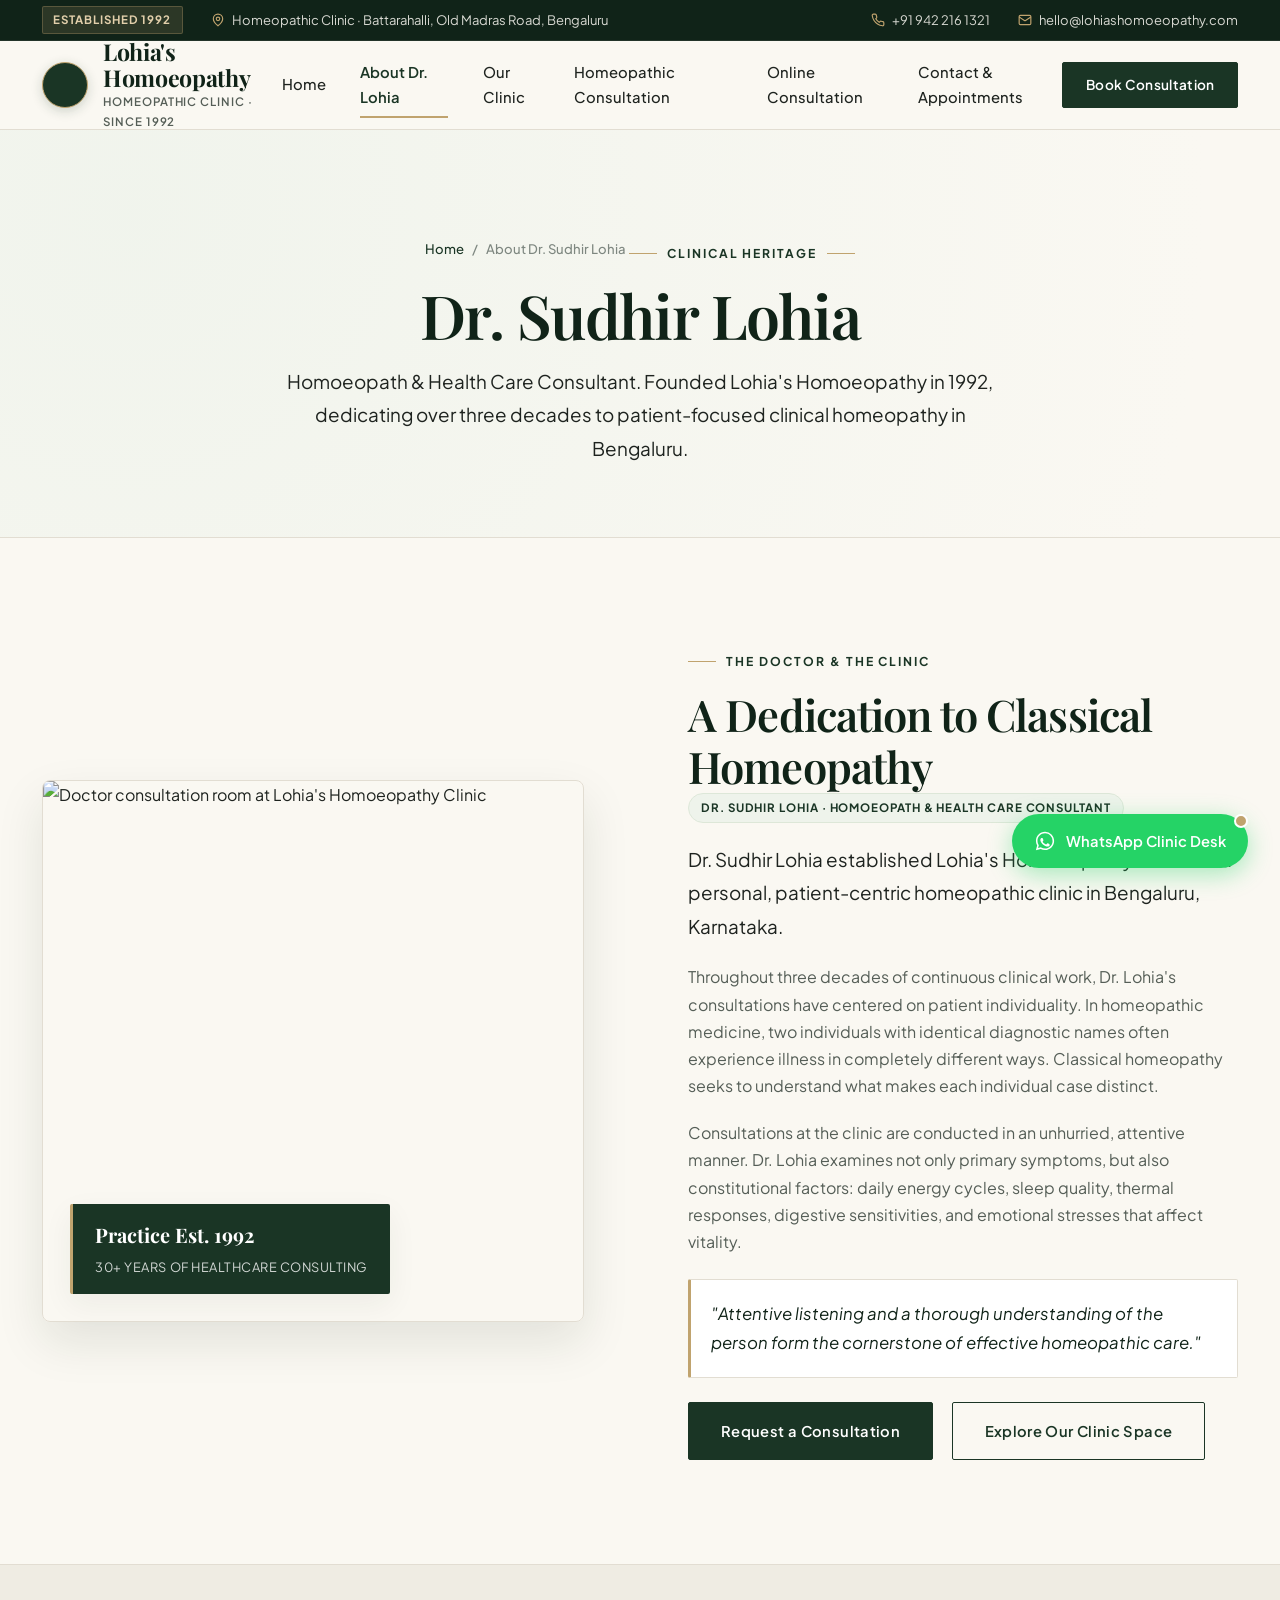
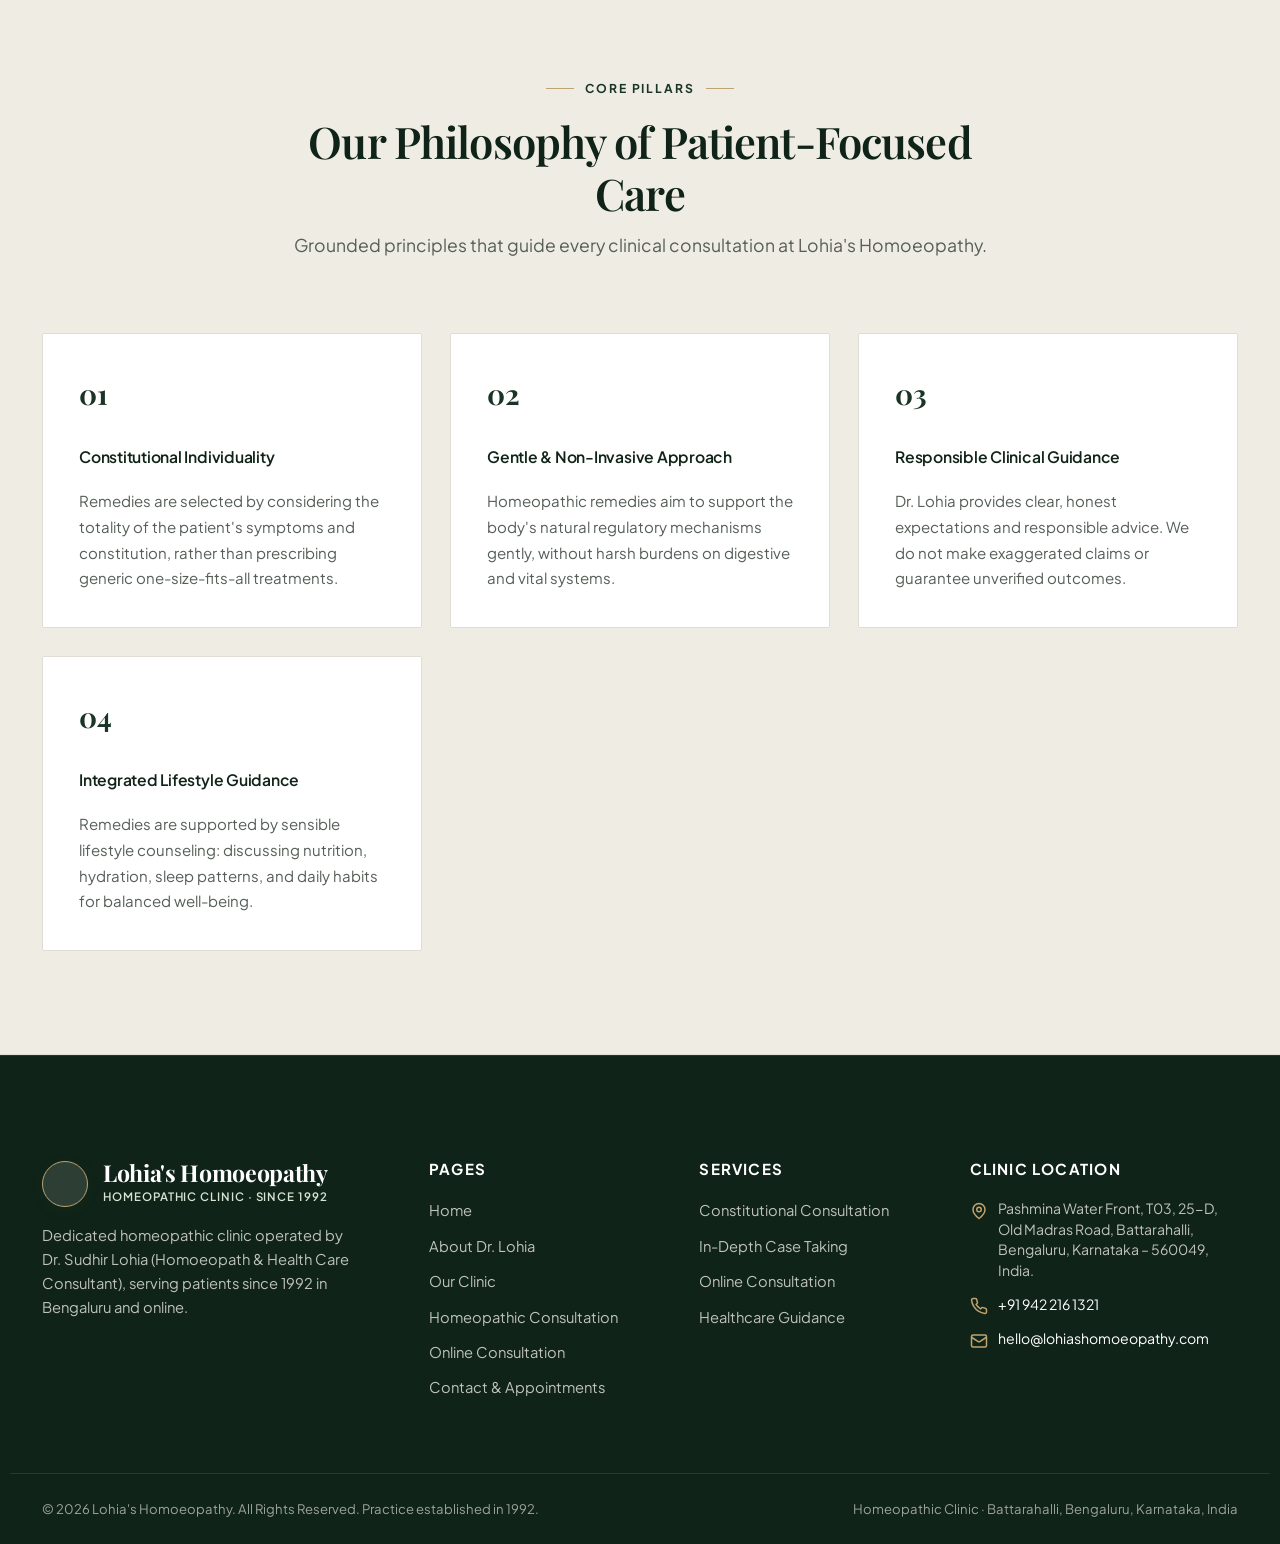
==== about.html @ fb3fc8ce "feat: add website pages, CSS styles, and deployment config for Lohia's Homoeopathy" ====
<!DOCTYPE html>
<html lang="en">
<head>
  <meta charset="UTF-8">
  <meta name="viewport" content="width=device-width, initial-scale=1.0">
  <title>About Dr. Sudhir Lohia | Lohia's Homoeopathy Clinic Since 1992</title>
  <meta name="description" content="Learn about Dr. Sudhir Lohia, Homoeopath &amp; Health Care Consultant. Clinical practice established in 1992 at Battarahalli, Bengaluru. Patient-focused homeopathic care.">
  <meta name="keywords" content="Dr Sudhir Lohia, Homoeopath Bengaluru, homeopathic clinic Battarahalli, classical homeopathy doctor, health care consultant Bengaluru">
  <link rel="canonical" href="https://www.lohiashomoeopathy.com/about.html">

  <!-- Open Graph -->
  <meta property="og:type" content="website">
  <meta property="og:url" content="https://www.lohiashomoeopathy.com/about.html">
  <meta property="og:title" content="About Dr. Sudhir Lohia | Lohia's Homoeopathy Clinic">
  <meta property="og:description" content="Homeopathic clinic practice established in 1992 by Dr. Sudhir Lohia, Homoeopath &amp; Health Care Consultant in Bengaluru.">

  <!-- Google Fonts Preconnect -->
  <link rel="preconnect" href="https://fonts.googleapis.com">
  <link rel="preconnect" href="https://fonts.gstatic.com" crossorigin>
  <link href="https://fonts.googleapis.com/css2?family=Playfair+Display:ital,wght@0,500;0,600;0,700;1,400&family=Plus+Jakarta+Sans:wght@300;400;500;600;700&display=swap" rel="stylesheet">

  <link rel="stylesheet" href="css/style.css">
</head>
<body>

  <a href="#mainContent" class="skip-link">Skip to main content</a>

  <!-- Top Utility Strip -->
  <div class="top-bar">
    <div class="container top-bar-inner">
      <div class="top-bar-left">
        <span class="top-bar-badge">Established 1992</span>
        <span class="top-bar-item">
          <svg width="14" height="14" viewBox="0 0 24 24" fill="none" stroke="currentColor" stroke-width="2"><path d="M20 10c0 6-8 12-8 12s-8-6-8-12a8 8 0 0 1 16 0Z"/><circle cx="12" cy="10" r="3"/></svg>
          Homeopathic Clinic · Battarahalli, Old Madras Road, Bengaluru
        </span>
      </div>
      <div class="top-bar-right">
        <a href="tel:+919422161321" class="top-bar-item">
          <svg width="14" height="14" viewBox="0 0 24 24" fill="none" stroke="currentColor" stroke-width="2"><path d="M22 16.92v3a2 2 0 0 1-2.18 2 19.79 19.79 0 0 1-8.63-3.07 19.5 19.5 0 0 1-6-6 19.79 19.79 0 0 1-3.07-8.67A2 2 0 0 1 4.11 2h3a2 2 0 0 1 2 1.72 12.84 12.84 0 0 0 .7 2.81 2 2 0 0 1-.45 2.11L8.09 9.91a16 16 0 0 0 6 6l1.27-1.27a2 2 0 0 1 2.11-.45 12.84 12.84 0 0 0 2.81.7A2 2 0 0 1 22 16.92z"/></svg>
          +91 942 216 1321
        </a>
        <a href="mailto:hello@lohiashomoeopathy.com" class="top-bar-item">
          <svg width="14" height="14" viewBox="0 0 24 24" fill="none" stroke="currentColor" stroke-width="2"><rect width="20" height="16" x="2" y="4" rx="2"/><path d="m22 7-8.97 5.7a1.94 1.94 0 0 1-2.06 0L2 7"/></svg>
          hello@lohiashomoeopathy.com
        </a>
      </div>
    </div>
  </div>

  <!-- Main Site Header -->
  <header class="site-header" id="siteHeader">
    <div class="container nav-container">
      <a href="index.html" class="brand" aria-label="Lohia's Homoeopathy Clinic Home">
        <div class="brand-emblem">
          <svg viewBox="0 0 24 24" fill="none" stroke="currentColor" stroke-width="1.8" stroke-linecap="round" stroke-linejoin="round">
            <path d="M12 2v20M17 5H9.5a3.5 3.5 0 0 0 0 7h5a3.5 3.5 0 0 1 0 7H6"/>
          </svg>
        </div>
        <div class="brand-text">
          <span class="brand-name">Lohia's Homoeopathy</span>
          <span class="brand-tagline">Homeopathic Clinic · Since 1992</span>
        </div>
      </a>

      <nav class="nav-menu" aria-label="Primary Navigation">
        <a href="index.html" class="nav-link">Home</a>
        <a href="about.html" class="nav-link active">About Dr. Lohia</a>
        <a href="clinic.html" class="nav-link">Our Clinic</a>
        <a href="consultation.html" class="nav-link">Homeopathic Consultation</a>
        <a href="online-consultation.html" class="nav-link">Online Consultation</a>
        <a href="contact.html" class="nav-link">Contact &amp; Appointments</a>
      </nav>

      <div class="nav-actions">
        <button type="button" class="btn btn-primary btn-sm btn-header-cta" data-modal-trigger="consultation">
          Book Consultation
        </button>
        <button type="button" class="mobile-toggle" id="mobileToggle" aria-label="Open navigation menu">
          <svg width="24" height="24" viewBox="0 0 24 24" fill="none" stroke="currentColor" stroke-width="2"><line x1="3" y1="12" x2="21" y2="12"/><line x1="3" y1="6" x2="21" y2="6"/><line x1="3" y1="18" x2="21" y2="18"/></svg>
        </button>
      </div>
    </div>
  </header>

  <!-- Mobile Drawer -->
  <div class="mobile-drawer-backdrop" id="mobileBackdrop"></div>
  <aside class="mobile-nav-drawer" id="mobileDrawer">
    <div class="mobile-drawer-header">
      <div class="brand">
        <div class="brand-emblem">
          <svg viewBox="0 0 24 24" fill="none" stroke="currentColor" stroke-width="1.8"><path d="M12 2v20M17 5H9.5a3.5 3.5 0 0 0 0 7h5a3.5 3.5 0 0 1 0 7H6"/></svg>
        </div>
        <div class="brand-text">
          <span class="brand-name">Lohia's</span>
          <span class="brand-tagline">Homeopathic Clinic</span>
        </div>
      </div>
      <button type="button" class="modal-close-btn" id="mobileClose" aria-label="Close menu">
        <svg width="20" height="20" viewBox="0 0 24 24" fill="none" stroke="currentColor" stroke-width="2"><line x1="18" y1="6" x2="6" y2="18"/><line x1="6" y1="6" x2="18" y2="18"/></svg>
      </button>
    </div>

    <div class="mobile-nav-list">
      <a href="index.html" class="mobile-nav-link">Home</a>
      <a href="about.html" class="mobile-nav-link active">About Dr. Lohia</a>
      <a href="clinic.html" class="mobile-nav-link">Our Clinic</a>
      <a href="consultation.html" class="mobile-nav-link">Homeopathic Consultation</a>
      <a href="online-consultation.html" class="mobile-nav-link">Online Consultation</a>
      <a href="contact.html" class="mobile-nav-link">Contact &amp; Appointments</a>
    </div>

    <button type="button" class="btn btn-primary" style="width: 100%; margin-bottom: 1.5rem;" data-modal-trigger="consultation">
      Book a Consultation
    </button>
  </aside>

  <!-- Page Banner -->
  <main id="mainContent">
    <section class="page-hero">
      <div class="container page-hero-inner">
        <div class="breadcrumb-nav">
          <a href="index.html">Home</a> <span>/</span> <span>About Dr. Sudhir Lohia</span>
        </div>
        <span class="eyebrow eyebrow-center">Clinical Heritage</span>
        <h1>Dr. Sudhir Lohia</h1>
        <p class="lead">
          Homoeopath &amp; Health Care Consultant. Founded Lohia's Homoeopathy in 1992, dedicating over three decades to patient-focused clinical homeopathy in Bengaluru.
        </p>
      </div>
    </section>

    <!-- Biography & Clinic Journey -->
    <section class="section">
      <div class="container doctor-interactive-grid">
        <div class="doctor-media-col reveal-on-scroll">
          <div class="doctor-portrait-frame">
            <img src="https://images.unsplash.com/photo-1576091160399-112ba8d25d1d?auto=format&fit=crop&w=1000&q=80" 
                 alt="Doctor consultation room at Lohia's Homoeopathy Clinic" 
                 width="540" height="540">
          </div>
          <div class="doctor-experience-tag">
            <strong>Practice Est. 1992</strong>
            <span>30+ Years of Healthcare Consulting</span>
          </div>
        </div>

        <div class="doctor-text-col reveal-on-scroll">
          <span class="eyebrow">The Doctor &amp; The Clinic</span>
          <h2>A Dedication to Classical Homeopathy</h2>
          <span class="badge-tag" style="margin-bottom: 1.25rem;">Dr. Sudhir Lohia · Homoeopath &amp; Health Care Consultant</span>

          <p class="lead">
            Dr. Sudhir Lohia established Lohia's Homoeopathy in 1992 as a personal, patient-centric homeopathic clinic in Bengaluru, Karnataka.
          </p>

          <p>
            Throughout three decades of continuous clinical work, Dr. Lohia's consultations have centered on patient individuality. In homeopathic medicine, two individuals with identical diagnostic names often experience illness in completely different ways. Classical homeopathy seeks to understand what makes each individual case distinct.
          </p>

          <p>
            Consultations at the clinic are conducted in an unhurried, attentive manner. Dr. Lohia examines not only primary symptoms, but also constitutional factors: daily energy cycles, sleep quality, thermal responses, digestive sensitivities, and emotional stresses that affect vitality.
          </p>

          <div class="contact-info-card" style="margin: 1.5rem 0; border-left: 3px solid var(--color-gold);">
            <p style="font-style: italic; color: var(--color-primary-dark); font-size: 1.05rem; margin: 0;">
              "Attentive listening and a thorough understanding of the person form the cornerstone of effective homeopathic care."
            </p>
          </div>

          <div class="btn-group" style="margin-top: 1.5rem;">
            <button type="button" class="btn btn-primary" data-modal-trigger="consultation">
              Request a Consultation
            </button>
            <a href="clinic.html" class="btn btn-secondary">
              Explore Our Clinic Space
            </a>
          </div>
        </div>
      </div>
    </section>

    <!-- Clinical Philosophy & Practice Values -->
    <section class="section section-alt">
      <div class="container">
        <div class="section-header text-center reveal-on-scroll">
          <span class="eyebrow eyebrow-center">Core Pillars</span>
          <h2>Our Philosophy of Patient-Focused Care</h2>
          <p>
            Grounded principles that guide every clinical consultation at Lohia's Homoeopathy.
          </p>
        </div>

        <div style="display: grid; grid-template-columns: repeat(auto-fit, minmax(280px, 1fr)); gap: 1.75rem;">
          <div class="contact-info-card reveal-on-scroll" style="flex-direction: column; padding: 2.25rem;">
            <span style="font-family: var(--font-serif); font-size: 1.75rem; font-weight: 700; color: var(--color-primary); margin-bottom: 0.75rem;">01</span>
            <h4>Constitutional Individuality</h4>
            <p style="font-size: 0.94rem; color: var(--color-text-muted); margin: 0;">
              Remedies are selected by considering the totality of the patient's symptoms and constitution, rather than prescribing generic one-size-fits-all treatments.
            </p>
          </div>

          <div class="contact-info-card reveal-on-scroll" style="flex-direction: column; padding: 2.25rem;">
            <span style="font-family: var(--font-serif); font-size: 1.75rem; font-weight: 700; color: var(--color-primary); margin-bottom: 0.75rem;">02</span>
            <h4>Gentle &amp; Non-Invasive Approach</h4>
            <p style="font-size: 0.94rem; color: var(--color-text-muted); margin: 0;">
              Homeopathic remedies aim to support the body's natural regulatory mechanisms gently, without harsh burdens on digestive and vital systems.
            </p>
          </div>

          <div class="contact-info-card reveal-on-scroll" style="flex-direction: column; padding: 2.25rem;">
            <span style="font-family: var(--font-serif); font-size: 1.75rem; font-weight: 700; color: var(--color-primary); margin-bottom: 0.75rem;">03</span>
            <h4>Responsible Clinical Guidance</h4>
            <p style="font-size: 0.94rem; color: var(--color-text-muted); margin: 0;">
              Dr. Lohia provides clear, honest expectations and responsible advice. We do not make exaggerated claims or guarantee unverified outcomes.
            </p>
          </div>

          <div class="contact-info-card reveal-on-scroll" style="flex-direction: column; padding: 2.25rem;">
            <span style="font-family: var(--font-serif); font-size: 1.75rem; font-weight: 700; color: var(--color-primary); margin-bottom: 0.75rem;">04</span>
            <h4>Integrated Lifestyle Guidance</h4>
            <p style="font-size: 0.94rem; color: var(--color-text-muted); margin: 0;">
              Remedies are supported by sensible lifestyle counseling: discussing nutrition, hydration, sleep patterns, and daily habits for balanced well-being.
            </p>
          </div>
        </div>
      </div>
    </section>

  </main>

  <!-- Site Footer -->
  <footer class="site-footer">
    <div class="container footer-grid">
      <div class="footer-col footer-brand">
        <div class="brand">
          <div class="brand-emblem" style="background: rgba(255,255,255,0.12);">
            <svg viewBox="0 0 24 24" fill="none" stroke="#FFFFFF" stroke-width="1.8"><path d="M12 2v20M17 5H9.5a3.5 3.5 0 0 0 0 7h5a3.5 3.5 0 0 1 0 7H6"/></svg>
          </div>
          <div class="brand-text">
            <span class="brand-name">Lohia's Homoeopathy</span>
            <span class="brand-tagline">Homeopathic Clinic · Since 1992</span>
          </div>
        </div>
        <p class="footer-desc">
          Dedicated homeopathic clinic operated by Dr. Sudhir Lohia (Homoeopath &amp; Health Care Consultant), serving patients since 1992 in Bengaluru and online.
        </p>
      </div>

      <div class="footer-col">
        <h4 class="footer-title">Pages</h4>
        <div class="footer-nav">
          <a href="index.html">Home</a>
          <a href="about.html">About Dr. Lohia</a>
          <a href="clinic.html">Our Clinic</a>
          <a href="consultation.html">Homeopathic Consultation</a>
          <a href="online-consultation.html">Online Consultation</a>
          <a href="contact.html">Contact &amp; Appointments</a>
        </div>
      </div>

      <div class="footer-col">
        <h4 class="footer-title">Services</h4>
        <div class="footer-nav">
          <a href="consultation.html">Constitutional Consultation</a>
          <a href="consultation.html">In-Depth Case Taking</a>
          <a href="online-consultation.html">Online Consultation</a>
          <a href="consultation.html">Healthcare Guidance</a>
        </div>
      </div>

      <div class="footer-col">
        <h4 class="footer-title">Clinic Location</h4>
        <div class="footer-clinic-item">
          <svg width="18" height="18" viewBox="0 0 24 24" fill="none" stroke="currentColor" stroke-width="2"><path d="M20 10c0 6-8 12-8 12s-8-6-8-12a8 8 0 0 1 16 0Z"/><circle cx="12" cy="10" r="3"/></svg>
          <div>
            Pashmina Water Front, T03, 25-D,<br>
            Old Madras Road, Battarahalli,<br>
            Bengaluru, Karnataka – 560049, India.
          </div>
        </div>
        <div class="footer-clinic-item">
          <svg width="18" height="18" viewBox="0 0 24 24" fill="none" stroke="currentColor" stroke-width="2"><path d="M22 16.92v3a2 2 0 0 1-2.18 2 19.79 19.79 0 0 1-8.63-3.07 19.5 19.5 0 0 1-6-6 19.79 19.79 0 0 1-3.07-8.67A2 2 0 0 1 4.11 2h3a2 2 0 0 1 2 1.72 12.84 12.84 0 0 0 .7 2.81 2 2 0 0 1-.45 2.11L8.09 9.91a16 16 0 0 0 6 6l1.27-1.27a2 2 0 0 1 2.11-.45 12.84 12.84 0 0 0 2.81.7A2 2 0 0 1 22 16.92z"/></svg>
          <a href="tel:+919422161321" style="color: #fff;">+91 942 216 1321</a>
        </div>
        <div class="footer-clinic-item">
          <svg width="18" height="18" viewBox="0 0 24 24" fill="none" stroke="currentColor" stroke-width="2"><rect width="20" height="16" x="2" y="4" rx="2"/><path d="m22 7-8.97 5.7a1.94 1.94 0 0 1-2.06 0L2 7"/></svg>
          <a href="mailto:hello@lohiashomoeopathy.com" style="color: #fff;">hello@lohiashomoeopathy.com</a>
        </div>
      </div>
    </div>

    <div class="container">
      <div class="footer-bottom">
        <div>
          © <span id="currentYear"></span> Lohia's Homoeopathy. All Rights Reserved. Practice established in 1992.
        </div>
        <div>
          Homeopathic Clinic · Battarahalli, Bengaluru, Karnataka, India
        </div>
      </div>
    </div>
  </footer>

  <!-- Modal Dialog -->
  <div class="modal-overlay" id="consultationModal" role="dialog" aria-modal="true" aria-labelledby="modalTitle">
    <div class="modal-box">
      <div class="modal-header">
        <div>
          <h3 id="modalTitle">Consultation Enquiry</h3>
          <p>Lohia's Homoeopathy Clinic · Dr. Sudhir Lohia</p>
        </div>
        <button type="button" class="modal-close-btn" id="modalCloseBtn" aria-label="Close dialog">
          <svg width="20" height="20" viewBox="0 0 24 24" fill="none" stroke="currentColor" stroke-width="2"><line x1="18" y1="6" x2="6" y2="18"/><line x1="6" y1="6" x2="18" y2="18"/></svg>
        </button>
      </div>
      <div class="modal-body">
        <form onsubmit="return handleConsultationEnquiry(event, this);">
          <div class="form-feedback" role="alert"></div>
          <input type="text" name="hp_extra_verification" class="honeypot-field" tabindex="-1" autocomplete="off">

          <div class="form-group">
            <label class="form-label" for="aboutName">Patient Full Name <span class="required">*</span></label>
            <input type="text" id="aboutName" name="patient_name" class="form-control" placeholder="e.g. Ramesh Patel" required>
          </div>

          <div class="form-group">
            <label class="form-label" for="aboutPhone">Contact Phone Number <span class="required">*</span></label>
            <input type="tel" id="aboutPhone" name="patient_phone" class="form-control" placeholder="+91 or contact number" required>
          </div>

          <div class="form-group">
            <label class="form-label" for="aboutMode">Preferred Consultation Mode</label>
            <select id="aboutMode" name="consultation_mode" class="form-control">
              <option value="In-Person at Bengaluru Clinic">In-Person at Bengaluru Clinic</option>
              <option value="Online Video Consultation">Online Video Consultation</option>
              <option value="Online Telephone / Audio">Online Telephone / Audio</option>
            </select>
          </div>

          <div class="form-group">
            <label class="form-label" for="aboutMsg">Brief Health Question / Message</label>
            <textarea id="aboutMsg" name="patient_message" class="form-control" rows="3" placeholder="Brief note regarding your consultation query (optional)"></textarea>
          </div>

          <div class="form-disclaimer">
            Submitting this enquiry opens WhatsApp to coordinate consultation availability directly with our clinic desk.
          </div>

          <button type="submit" class="btn btn-primary" style="width: 100%;">
            Proceed via WhatsApp
          </button>
        </form>
      </div>
    </div>
  </div>

  <div class="floating-whatsapp-wrap">
    <a href="https://wa.me/919422161321?text=Hello%20Dr.%20Lohia%2C%20I%20would%20like%20to%20inquire%20about%20a%20homeopathic%20consultation." 
       class="floating-whatsapp-btn" 
       target="_blank" 
       rel="noopener noreferrer" 
       aria-label="Direct Clinic WhatsApp Enquiry">
      <span class="whatsapp-ping"></span>
      <svg width="22" height="22" viewBox="0 0 24 24" fill="currentColor"><path d="M12.04 2c-5.46 0-9.91 4.45-9.91 9.91 0 1.75.46 3.45 1.32 4.95L2.05 22l5.25-1.38c1.45.79 3.08 1.21 4.74 1.21 5.46 0 9.91-4.45 9.91-9.91 0-2.65-1.03-5.14-2.9-7.01A9.816 9.816 0 0 0 12.04 2m.01 1.67c2.2 0 4.26.86 5.82 2.42a8.225 8.225 0 0 1 2.41 5.83c0 4.54-3.7 8.24-8.24 8.24-1.48 0-2.93-.4-4.2-1.15l-.3-.18-3.12.82.83-3.04-.2-.31a8.196 8.196 0 0 1-1.26-4.38c0-4.54 3.7-8.24 8.24-8.24m4.52 11.66c-.25-.13-1.47-.72-1.7-.81-.23-.08-.39-.13-.56.13-.17.25-.64.81-.79.97-.14.17-.29.19-.54.06-.25-.13-1.06-.39-2.02-1.25-.75-.67-1.25-1.5-1.4-1.75-.15-.25-.02-.39.11-.51.11-.11.25-.29.38-.44.12-.14.17-.25.25-.42.08-.17.04-.31-.02-.44-.06-.13-.56-1.35-.77-1.85-.2-.49-.41-.42-.56-.43h-.48c-.17 0-.44.06-.67.31-.23.25-.88.86-.88 2.1 0 1.24.9 2.44 1.03 2.61.13.17 1.78 2.72 4.31 3.81.6.26 1.07.42 1.44.54.61.19 1.16.17 1.6.1 0 .09 1.47-.6 1.68-1.18.21-.59.21-1.09.15-1.19-.06-.1-.23-.17-.48-.29z"/></svg>
      <span>WhatsApp Clinic Desk</span>
    </a>
  </div>

  <script src="js/main.js"></script>
</body>
</html>
---- css/style.css ----
/* ==========================================================================
   LOHIA'S HOMOEOPATHY — LUXURY CLINIC EDITORIAL STYLESHEET
   Rooted in Clinical Experience Since 1992 | Bengaluru, Karnataka
   Operated by Dr. Sudhir Lohia, Homoeopath & Health Care Consultant
   Strict Positioning: HOMEOPATHIC CLINIC (Not a pharmacy/retail store)

   Palette:
     Deep Forest Green: #1A3525
     Forest Subtle:     #234431
     Sage Green:        #7E9472
     Sage Soft/Wash:    #EBF1E8
     Warm Ivory:        #FAF8F2
     Ivory Muted:       #EFECE3
     Warm Off-White:    #F5F3EC
     Charcoal:          #1E231F
     Charcoal Muted:    #525A54
     Brass / Gold:      #C0A36E
   ========================================================================== */

/* --- Custom Properties & Design Tokens --- */
:root {
  --color-primary: #1A3525;          /* Deep Forest Green */
  --color-primary-dark: #102318;     /* Rich Obsidian Forest */
  --color-primary-light: #2A4F39;    /* Elevated Forest */
  --color-primary-subtle: #234431;

  --color-sage: #7E9472;             /* Sage Green */
  --color-sage-light: #9BB090;       /* Muted Sage */
  --color-sage-wash: #EEF3EB;        /* Subtle Sage Wash */
  --color-sage-tint: #DDE7D8;

  --color-bg: #FAF8F2;               /* Warm Ivory Background */
  --color-bg-card: #FFFFFF;          /* Pure Card White */
  --color-bg-alt: #EFECE3;           /* Warm Sand / Muted Ivory */
  --color-bg-subtle: #F5F3EC;

  --color-text: #1E231F;             /* Rich Charcoal */
  --color-text-muted: #555E57;       /* Refined Muted Body */
  --color-text-light: #7E8780;       /* Subtitle / Metadata */

  --color-border: #E2DDD2;           /* Editorial Thin Border */
  --color-border-dark: #CBC4B5;      /* Accented Border */
  --color-border-subtle: rgba(26, 53, 37, 0.08);

  --color-gold: #C0A36E;             /* Editorial Brass/Gold Nuance */
  --color-gold-light: #E8DDC8;
  --color-white: #FFFFFF;

  --color-whatsapp: #25D366;
  --color-whatsapp-dark: #1EBE5D;

  /* Typography */
  --font-serif: 'Playfair Display', Georgia, 'Times New Roman', serif;
  --font-sans: 'Plus Jakarta Sans', -apple-system, BlinkMacSystemFont, 'Segoe UI', Roboto, Helvetica, Arial, sans-serif;

  /* Spacing Scale */
  --space-3xs: 0.25rem;
  --space-2xs: 0.5rem;
  --space-xs: 0.75rem;
  --space-sm: 1rem;
  --space-md: 1.5rem;
  --space-lg: 2rem;
  --space-xl: 3rem;
  --space-2xl: 4.5rem;
  --space-3xl: 6.5rem;

  /* Layout */
  --container-max: 1260px;
  --container-narrow: 880px;
  --header-height: 88px;
  --topbar-height: 40px;
  --radius-xs: 2px;
  --radius-sm: 4px;
  --radius-md: 8px;
  --radius-lg: 12px;

  /* Smooth Easing */
  --ease-editorial: cubic-bezier(0.16, 1, 0.3, 1);
  --ease-soft: cubic-bezier(0.25, 0.46, 0.45, 0.94);
  --transition-fast: 180ms var(--ease-soft);
  --transition-normal: 320ms var(--ease-editorial);
  --transition-slow: 600ms var(--ease-editorial);

  /* Shadows */
  --shadow-subtle: 0 4px 20px rgba(26, 53, 37, 0.04);
  --shadow-card: 0 10px 30px rgba(26, 53, 37, 0.06);
  --shadow-elevation: 0 20px 48px rgba(16, 35, 24, 0.1);
  --shadow-modal: 0 30px 80px rgba(16, 35, 24, 0.28);
}

/* --- Reset & Global Baseline --- */
*, *::before, *::after {
  box-sizing: border-box;
  margin: 0;
  padding: 0;
}

html {
  font-size: 16px;
  scroll-behavior: smooth;
  -webkit-font-smoothing: antialiased;
  -moz-osx-font-smoothing: grayscale;
}

body {
  font-family: var(--font-sans);
  font-size: 1rem;
  line-height: 1.7;
  color: var(--color-text);
  background-color: var(--color-bg);
  overflow-x: hidden;
  opacity: 1;
  transition: opacity 0.35s ease-in-out;
}

img, svg {
  display: block;
  max-width: 100%;
  height: auto;
}

a {
  color: inherit;
  text-decoration: none;
  transition: color var(--transition-fast), border-color var(--transition-fast);
}

button, input, select, textarea {
  font: inherit;
  color: inherit;
}

button {
  cursor: pointer;
  border: none;
  background: none;
}

/* --- Accessibility Skip Link --- */
.skip-link {
  position: absolute;
  top: -120px;
  left: 1.5rem;
  background: var(--color-primary);
  color: var(--color-white);
  padding: 0.85rem 1.5rem;
  font-weight: 600;
  z-index: 99999;
  border-radius: var(--radius-xs);
  transition: top var(--transition-fast);
}

.skip-link:focus {
  top: 1.5rem;
  outline: 2px solid var(--color-gold);
  outline-offset: 3px;
}

/* --- Container Utilities --- */
.container {
  width: 100%;
  max-width: var(--container-max);
  margin-left: auto;
  margin-right: auto;
  padding-left: 2rem;
  padding-right: 2rem;
}

.container-narrow {
  width: 100%;
  max-width: var(--container-narrow);
  margin-left: auto;
  margin-right: auto;
  padding-left: 2rem;
  padding-right: 2rem;
}

/* --- Typography System --- */
h1, h2, h3, h4, h5, h6 {
  font-family: var(--font-serif);
  color: var(--color-primary-dark);
  line-height: 1.2;
  font-weight: 600;
  letter-spacing: -0.015em;
}

h1 {
  font-size: clamp(2.4rem, 4.8vw, 3.8rem);
  font-weight: 600;
  letter-spacing: -0.025em;
  line-height: 1.15;
}

h2 {
  font-size: clamp(1.9rem, 3.4vw, 2.75rem);
  font-weight: 600;
  letter-spacing: -0.02em;
}

h3 {
  font-size: clamp(1.4rem, 2.2vw, 1.85rem);
  font-weight: 600;
}

h4 {
  font-size: 1.2rem;
  font-weight: 600;
}

p {
  margin-bottom: 1.25rem;
  color: var(--color-text-muted);
}

p:last-child {
  margin-bottom: 0;
}

.lead {
  font-size: 1.18rem;
  line-height: 1.78;
  color: var(--color-text);
  font-weight: 400;
}

/* Eyebrows & Luxury Badges */
.eyebrow {
  display: inline-flex;
  align-items: center;
  gap: 0.65rem;
  font-family: var(--font-sans);
  font-size: 0.76rem;
  font-weight: 700;
  text-transform: uppercase;
  letter-spacing: 0.16em;
  color: var(--color-primary);
  margin-bottom: 1rem;
}

.eyebrow::before {
  content: "";
  display: inline-block;
  width: 28px;
  height: 1.5px;
  background-color: var(--color-gold);
}

.eyebrow-center {
  justify-content: center;
}

.eyebrow-center::after {
  content: "";
  display: inline-block;
  width: 28px;
  height: 1.5px;
  background-color: var(--color-gold);
}

.badge-tag {
  display: inline-flex;
  align-items: center;
  gap: 0.4rem;
  font-size: 0.72rem;
  font-weight: 700;
  letter-spacing: 0.08em;
  text-transform: uppercase;
  padding: 0.25rem 0.75rem;
  border-radius: 50px;
  background-color: var(--color-sage-wash);
  color: var(--color-primary);
  border: 1px solid var(--color-sage-tint);
}

/* Section Header Structure */
.section-header {
  margin-bottom: var(--space-2xl);
  position: relative;
}

.section-header.text-center {
  text-align: center;
  max-width: 720px;
  margin-left: auto;
  margin-right: auto;
}

.section-header p {
  font-size: 1.1rem;
  margin-top: 0.75rem;
}

/* --- Refined Button System --- */
.btn {
  display: inline-flex;
  align-items: center;
  justify-content: center;
  gap: 0.65rem;
  font-family: var(--font-sans);
  font-size: 0.92rem;
  font-weight: 600;
  letter-spacing: 0.025em;
  padding: 0.95rem 2rem;
  border-radius: var(--radius-xs);
  transition: all var(--transition-normal);
  text-align: center;
  white-space: nowrap;
  position: relative;
  overflow: hidden;
}

.btn-primary {
  background-color: var(--color-primary);
  color: var(--color-white);
  border: 1.5px solid var(--color-primary);
}

.btn-primary:hover, .btn-primary:focus-visible {
  background-color: var(--color-primary-dark);
  border-color: var(--color-primary-dark);
  color: var(--color-white);
  transform: translateY(-2px);
  box-shadow: 0 8px 24px rgba(26, 53, 37, 0.22);
}

.btn-secondary {
  background-color: transparent;
  color: var(--color-primary);
  border: 1.5px solid var(--color-primary);
}

.btn-secondary:hover, .btn-secondary:focus-visible {
  background-color: var(--color-primary);
  color: var(--color-white);
  transform: translateY(-2px);
}

.btn-whatsapp {
  background-color: var(--color-whatsapp);
  color: var(--color-white);
  border: 1.5px solid var(--color-whatsapp);
}

.btn-whatsapp:hover, .btn-whatsapp:focus-visible {
  background-color: var(--color-whatsapp-dark);
  border-color: var(--color-whatsapp-dark);
  color: var(--color-white);
  box-shadow: 0 8px 24px rgba(37, 211, 102, 0.3);
  transform: translateY(-2px);
}

.btn-sm {
  padding: 0.65rem 1.4rem;
  font-size: 0.85rem;
}

.btn-lg {
  padding: 1.15rem 2.4rem;
  font-size: 1.02rem;
}

.btn-group {
  display: flex;
  flex-wrap: wrap;
  align-items: center;
  gap: 1.15rem;
}

/* --- Top Utility Strip --- */
.top-bar {
  background-color: var(--color-primary-dark);
  color: rgba(250, 248, 242, 0.85);
  font-size: 0.815rem;
  border-bottom: 1px solid rgba(255, 255, 255, 0.08);
  position: relative;
  z-index: 101;
}

.top-bar-inner {
  display: flex;
  justify-content: space-between;
  align-items: center;
  min-height: var(--topbar-height);
  padding-top: 0.35rem;
  padding-bottom: 0.35rem;
}

.top-bar-left, .top-bar-right {
  display: flex;
  align-items: center;
  gap: 1.75rem;
}

.top-bar-item {
  display: inline-flex;
  align-items: center;
  gap: 0.45rem;
  color: rgba(250, 248, 242, 0.85);
  transition: color var(--transition-fast);
}

.top-bar-item:hover {
  color: var(--color-white);
}

.top-bar-item svg {
  color: var(--color-gold);
  flex-shrink: 0;
}

.top-bar-badge {
  display: inline-block;
  background-color: rgba(192, 163, 110, 0.16);
  color: #E2CFAB;
  border: 1px solid rgba(192, 163, 110, 0.3);
  padding: 0.18rem 0.65rem;
  border-radius: var(--radius-xs);
  font-size: 0.72rem;
  font-weight: 700;
  letter-spacing: 0.08em;
  text-transform: uppercase;
}

/* --- Site Header & Sticky Navigation --- */
.site-header {
  position: sticky;
  top: 0;
  width: 100%;
  background-color: rgba(250, 248, 242, 0.94);
  backdrop-filter: blur(14px);
  -webkit-backdrop-filter: blur(14px);
  border-bottom: 1px solid var(--color-border);
  z-index: 100;
  transition: background-color var(--transition-normal), box-shadow var(--transition-normal), height var(--transition-normal);
}

.site-header.scrolled {
  background-color: rgba(250, 248, 242, 0.98);
  box-shadow: 0 4px 20px rgba(26, 35, 28, 0.06);
}

.nav-container {
  display: flex;
  align-items: center;
  justify-content: space-between;
  height: var(--header-height);
  transition: height var(--transition-normal);
}

.site-header.scrolled .nav-container {
  height: 74px;
}

/* Brand Identity */
.brand {
  display: flex;
  align-items: center;
  gap: 0.95rem;
  text-decoration: none;
}

.brand-emblem {
  width: 46px;
  height: 46px;
  background-color: var(--color-primary);
  color: var(--color-white);
  border-radius: 50%;
  display: flex;
  align-items: center;
  justify-content: center;
  flex-shrink: 0;
  border: 1px solid var(--color-gold);
  box-shadow: 0 3px 12px rgba(26, 53, 37, 0.2);
  transition: transform var(--transition-fast), background-color var(--transition-fast);
}

.brand:hover .brand-emblem {
  transform: scale(1.04);
  background-color: var(--color-primary-dark);
}

.brand-emblem svg {
  width: 25px;
  height: 25px;
  stroke: var(--color-ivory);
}

.brand-text {
  display: flex;
  flex-direction: column;
}

.brand-name {
  font-family: var(--font-serif);
  font-size: 1.45rem;
  font-weight: 700;
  color: var(--color-primary-dark);
  letter-spacing: -0.015em;
  line-height: 1.15;
}

.brand-tagline {
  font-size: 0.72rem;
  color: var(--color-text-muted);
  font-weight: 600;
  letter-spacing: 0.08em;
  text-transform: uppercase;
}

/* Navigation Menu */
.nav-menu {
  display: flex;
  align-items: center;
  gap: 2.15rem;
}

.nav-link {
  font-size: 0.925rem;
  font-weight: 500;
  color: var(--color-text);
  padding: 0.5rem 0;
  position: relative;
  transition: color var(--transition-fast);
}

.nav-link::after {
  content: "";
  position: absolute;
  bottom: 0;
  left: 0;
  width: 0%;
  height: 2px;
  background-color: var(--color-gold);
  transition: width var(--transition-normal);
}

.nav-link:hover, .nav-link:focus-visible {
  color: var(--color-primary);
}

.nav-link:hover::after, .nav-link.active::after {
  width: 100%;
}

.nav-link.active {
  color: var(--color-primary);
  font-weight: 600;
}

.nav-actions {
  display: flex;
  align-items: center;
  gap: 1.1rem;
}

/* Mobile Toggle Hamburger */
.mobile-toggle {
  display: none;
  background: transparent;
  border: none;
  padding: 0.5rem;
  color: var(--color-primary-dark);
  align-items: center;
  justify-content: center;
  border-radius: var(--radius-xs);
  transition: background-color var(--transition-fast);
}

.mobile-toggle:hover {
  background-color: var(--color-bg-alt);
}

/* --- Mobile Drawer Overlay --- */
.mobile-nav-drawer {
  position: fixed;
  top: 0;
  right: -100%;
  width: 86%;
  max-width: 380px;
  height: 100vh;
  background-color: var(--color-bg);
  box-shadow: -6px 0 32px rgba(16, 35, 24, 0.18);
  z-index: 1000;
  display: flex;
  flex-direction: column;
  padding: 2.25rem 2rem;
  transition: right 0.38s var(--ease-editorial);
  overflow-y: auto;
}

.mobile-nav-drawer.open {
  right: 0;
}

.mobile-drawer-backdrop {
  position: fixed;
  inset: 0;
  background: rgba(16, 35, 24, 0.5);
  backdrop-filter: blur(6px);
  z-index: 999;
  opacity: 0;
  visibility: hidden;
  transition: opacity 0.32s ease, visibility 0.32s ease;
}

.mobile-drawer-backdrop.open {
  opacity: 1;
  visibility: visible;
}

.mobile-drawer-header {
  display: flex;
  align-items: center;
  justify-content: space-between;
  padding-bottom: 1.5rem;
  border-bottom: 1px solid var(--color-border);
  margin-bottom: 1.5rem;
}

.mobile-nav-list {
  display: flex;
  flex-direction: column;
  gap: 0.75rem;
  margin-bottom: 2rem;
}

.mobile-nav-link {
  font-family: var(--font-serif);
  font-size: 1.35rem;
  font-weight: 600;
  color: var(--color-primary-dark);
  padding: 0.75rem 0;
  display: block;
  border-bottom: 1px solid rgba(226, 221, 210, 0.5);
  transition: color var(--transition-fast), padding-left var(--transition-fast);
}

.mobile-nav-link:hover, .mobile-nav-link.active {
  color: var(--color-sage);
  padding-left: 0.5rem;
}

.mobile-drawer-footer {
  margin-top: auto;
  padding-top: 1.75rem;
  border-top: 1px solid var(--color-border);
  font-size: 0.88rem;
}

/* --- Cinematic Hero Section --- */
.hero {
  position: relative;
  padding-top: var(--space-3xl);
  padding-bottom: var(--space-3xl);
  background: radial-gradient(circle at 10% 20%, rgba(238, 243, 235, 0.7) 0%, rgba(250, 248, 242, 1) 90%);
  border-bottom: 1px solid var(--color-border);
  overflow: hidden;
}

.hero-grid {
  display: grid;
  grid-template-columns: 1.15fr 0.85fr;
  align-items: center;
  gap: var(--space-3xl);
}

.hero-content {
  position: relative;
  z-index: 2;
}

.hero-title {
  margin-bottom: 1.4rem;
  color: var(--color-primary-dark);
}

.hero-description {
  font-size: 1.2rem;
  line-height: 1.75;
  color: var(--color-text-muted);
  margin-bottom: 2.25rem;
  max-width: 580px;
}

.hero-actions {
  display: flex;
  align-items: center;
  gap: 1.25rem;
  margin-bottom: 2.75rem;
  flex-wrap: wrap;
}

/* Animated Experience Counter Strip */
.hero-experience-strip {
  display: grid;
  grid-template-columns: repeat(3, 1fr);
  gap: 1.5rem;
  padding-top: 2rem;
  border-top: 1px solid var(--color-border);
}

.experience-counter-item {
  display: flex;
  flex-direction: column;
}

.counter-number-wrap {
  display: flex;
  align-items: baseline;
  gap: 0.2rem;
}

.counter-value {
  font-family: var(--font-serif);
  font-size: 2.3rem;
  font-weight: 700;
  color: var(--color-primary);
  line-height: 1;
}

.counter-suffix {
  font-family: var(--font-serif);
  font-size: 1.6rem;
  font-weight: 600;
  color: var(--color-gold);
}

.counter-label {
  font-size: 0.82rem;
  color: var(--color-text-muted);
  font-weight: 500;
  margin-top: 0.35rem;
  line-height: 1.35;
}

/* Asymmetric Hero Visual */
.hero-visual-frame {
  position: relative;
}

.hero-visual-card {
  position: relative;
  border-radius: var(--radius-md);
  overflow: hidden;
  box-shadow: var(--shadow-elevation);
  background-color: var(--color-bg-alt);
  border: 1px solid var(--color-border);
}

.hero-visual-card img {
  width: 100%;
  height: 520px;
  object-fit: cover;
  transform: scale(1.01);
  transition: transform 1.2s var(--ease-editorial);
}

.hero-visual-card:hover img {
  transform: scale(1.04);
}

.hero-overlay-stamp {
  position: absolute;
  top: 1.75rem;
  right: 1.75rem;
  background-color: rgba(26, 53, 37, 0.95);
  color: var(--color-white);
  padding: 0.65rem 1.15rem;
  border-radius: var(--radius-xs);
  font-family: var(--font-serif);
  font-size: 0.85rem;
  letter-spacing: 0.06em;
  text-transform: uppercase;
  border: 1px solid var(--color-gold);
  box-shadow: var(--shadow-card);
}

.hero-caption-card {
  position: absolute;
  bottom: 1.75rem;
  left: 1.75rem;
  right: 1.75rem;
  background-color: rgba(255, 255, 255, 0.95);
  backdrop-filter: blur(10px);
  -webkit-backdrop-filter: blur(10px);
  padding: 1.25rem 1.5rem;
  border-radius: var(--radius-sm);
  border-left: 3px solid var(--color-gold);
  box-shadow: var(--shadow-card);
}

.hero-caption-title {
  font-family: var(--font-serif);
  font-size: 1.1rem;
  font-weight: 700;
  color: var(--color-primary-dark);
}

.hero-caption-text {
  font-size: 0.84rem;
  color: var(--color-text-muted);
  margin-top: 0.2rem;
  margin-bottom: 0;
}

/* --- Section Global Baseline --- */
.section {
  padding-top: var(--space-3xl);
  padding-bottom: var(--space-3xl);
  position: relative;
}

.section-alt {
  background-color: var(--color-bg-alt);
  border-top: 1px solid var(--color-border);
  border-bottom: 1px solid var(--color-border);
}

.section-wash {
  background-color: var(--color-sage-wash);
  border-top: 1px solid rgba(126, 148, 114, 0.25);
  border-bottom: 1px solid rgba(126, 148, 114, 0.25);
}

.section-dark {
  background-color: var(--color-primary-dark);
  color: var(--color-white);
}

.section-dark h1, .section-dark h2, .section-dark h3, .section-dark h4 {
  color: var(--color-white);
}

.section-dark p {
  color: rgba(250, 248, 242, 0.8);
}

/* --- Auto-Playing Clinic Carousel Component --- */
.carousel-wrapper {
  position: relative;
  border-radius: var(--radius-md);
  overflow: hidden;
  box-shadow: var(--shadow-elevation);
  background-color: var(--color-primary-dark);
  border: 1px solid var(--color-border);
  margin-top: 2rem;
}

.carousel-track-container {
  overflow: hidden;
  position: relative;
  width: 100%;
  height: 520px;
}

.carousel-slide {
  position: absolute;
  top: 0;
  left: 0;
  width: 100%;
  height: 100%;
  opacity: 0;
  visibility: hidden;
  transition: opacity 0.8s var(--ease-editorial), transform 0.8s var(--ease-editorial);
  transform: scale(1.02);
}

.carousel-slide.active {
  opacity: 1;
  visibility: visible;
  transform: scale(1);
}

.carousel-slide img {
  width: 100%;
  height: 100%;
  object-fit: cover;
}

.carousel-slide-caption {
  position: absolute;
  bottom: 0;
  left: 0;
  right: 0;
  padding: 3rem 2.5rem 1.75rem;
  background: linear-gradient(180deg, transparent 0%, rgba(16, 35, 24, 0.9) 80%);
  color: var(--color-white);
}

.carousel-slide-title {
  font-family: var(--font-serif);
  font-size: 1.35rem;
  font-weight: 600;
  margin-bottom: 0.25rem;
  color: var(--color-white);
}

.carousel-slide-sub {
  font-size: 0.88rem;
  color: rgba(255, 255, 255, 0.8);
  margin: 0;
}

/* Carousel Controls */
.carousel-nav-btn {
  position: absolute;
  top: 50%;
  transform: translateY(-50%);
  width: 48px;
  height: 48px;
  border-radius: 50%;
  background-color: rgba(26, 53, 37, 0.85);
  backdrop-filter: blur(6px);
  color: var(--color-white);
  display: flex;
  align-items: center;
  justify-content: center;
  z-index: 10;
  border: 1px solid rgba(255, 255, 255, 0.2);
  transition: background-color var(--transition-fast), transform var(--transition-fast);
}

.carousel-nav-btn:hover {
  background-color: var(--color-primary-dark);
  transform: translateY(-50%) scale(1.06);
}

.carousel-prev {
  left: 1.5rem;
}

.carousel-next {
  right: 1.5rem;
}

.carousel-indicators {
  position: absolute;
  bottom: 1.5rem;
  right: 2rem;
  z-index: 10;
  display: flex;
  align-items: center;
  gap: 0.5rem;
}

.carousel-dot {
  width: 10px;
  height: 10px;
  border-radius: 50%;
  background-color: rgba(255, 255, 255, 0.4);
  transition: width 0.3s ease, background-color 0.3s ease, border-radius 0.3s ease;
  border: none;
  padding: 0;
}

.carousel-dot.active {
  width: 28px;
  border-radius: 6px;
  background-color: var(--color-gold);
}

/* Carousel Progress Bar (2-3s Auto timer visual) */
.carousel-progress-bar {
  position: absolute;
  top: 0;
  left: 0;
  height: 3px;
  background-color: var(--color-gold);
  width: 0%;
  z-index: 15;
  transition: width 0.1s linear;
}

/* --- Interactive Doctor Showcase Section --- */
.doctor-interactive-grid {
  display: grid;
  grid-template-columns: 0.95fr 1.05fr;
  gap: var(--space-3xl);
  align-items: center;
}

.doctor-media-col {
  position: relative;
}

.doctor-portrait-frame {
  position: relative;
  border-radius: var(--radius-md);
  overflow: hidden;
  box-shadow: var(--shadow-elevation);
  border: 1px solid var(--color-border);
}

.doctor-portrait-frame img {
  width: 100%;
  height: 540px;
  object-fit: cover;
}

.doctor-experience-tag {
  position: absolute;
  bottom: 1.75rem;
  left: 1.75rem;
  background-color: var(--color-primary);
  color: var(--color-white);
  padding: 0.9rem 1.4rem;
  border-radius: var(--radius-xs);
  border-left: 3px solid var(--color-gold);
  box-shadow: var(--shadow-card);
}

.doctor-experience-tag strong {
  display: block;
  font-family: var(--font-serif);
  font-size: 1.25rem;
  color: var(--color-white);
}

.doctor-experience-tag span {
  font-size: 0.8rem;
  color: rgba(255, 255, 255, 0.8);
  letter-spacing: 0.04em;
  text-transform: uppercase;
}

/* Interactive Tabs / Accordion for Doctor Approach */
.doctor-tabs {
  margin-top: 1.75rem;
  display: flex;
  flex-direction: column;
  gap: 0.85rem;
}

.doctor-tab-item {
  border: 1px solid var(--color-border);
  border-radius: var(--radius-xs);
  background-color: var(--color-white);
  overflow: hidden;
  transition: border-color var(--transition-fast), box-shadow var(--transition-fast);
}

.doctor-tab-item.active {
  border-color: var(--color-primary);
  box-shadow: var(--shadow-subtle);
}

.doctor-tab-header {
  width: 100%;
  padding: 1.15rem 1.35rem;
  text-align: left;
  display: flex;
  justify-content: space-between;
  align-items: center;
  font-family: var(--font-serif);
  font-size: 1.15rem;
  font-weight: 600;
  color: var(--color-primary-dark);
  background: transparent;
  transition: background-color var(--transition-fast);
}

.doctor-tab-item.active .doctor-tab-header {
  background-color: var(--color-sage-wash);
  color: var(--color-primary);
}

.doctor-tab-icon {
  width: 24px;
  height: 24px;
  display: flex;
  align-items: center;
  justify-content: center;
  transition: transform 0.3s ease;
  color: var(--color-primary);
}

.doctor-tab-item.active .doctor-tab-icon {
  transform: rotate(180deg);
}

.doctor-tab-content {
  max-height: 0;
  overflow: hidden;
  transition: max-height 0.35s var(--ease-editorial);
  padding: 0 1.35rem;
}

.doctor-tab-item.active .doctor-tab-content {
  max-height: 280px;
  padding: 1rem 1.35rem 1.25rem;
}

.doctor-tab-content p {
  font-size: 0.94rem;
  line-height: 1.65;
  color: var(--color-text-muted);
  margin: 0;
}

/* --- Interactive Clinical Service Presentation --- */
.service-showcase-box {
  background-color: var(--color-white);
  border: 1px solid var(--color-border);
  border-radius: var(--radius-md);
  box-shadow: var(--shadow-elevation);
  overflow: hidden;
  margin-top: 2rem;
}

.service-tab-nav {
  display: grid;
  grid-template-columns: repeat(4, 1fr);
  border-bottom: 1px solid var(--color-border);
  background-color: var(--color-bg-subtle);
}

.service-tab-btn {
  padding: 1.35rem 1rem;
  font-family: var(--font-serif);
  font-size: 1.05rem;
  font-weight: 600;
  color: var(--color-text-muted);
  text-align: center;
  border-right: 1px solid var(--color-border);
  background: transparent;
  transition: all var(--transition-fast);
  position: relative;
}

.service-tab-btn:last-child {
  border-right: none;
}

.service-tab-btn:hover {
  color: var(--color-primary);
  background-color: var(--color-bg);
}

.service-tab-btn.active {
  color: var(--color-primary-dark);
  background-color: var(--color-white);
  font-weight: 700;
}

.service-tab-btn.active::after {
  content: "";
  position: absolute;
  top: 0;
  left: 0;
  right: 0;
  height: 3px;
  background-color: var(--color-gold);
}

.service-pane-container {
  padding: var(--space-2xl) var(--space-xl);
}

.service-pane {
  display: none;
  grid-template-columns: 1.1fr 0.9fr;
  gap: var(--space-2xl);
  align-items: center;
}

.service-pane.active {
  display: grid;
  animation: fadeIn 0.4s var(--ease-soft);
}

.service-pane-content h3 {
  margin-bottom: 0.85rem;
}

.service-feature-checklist {
  display: flex;
  flex-direction: column;
  gap: 0.75rem;
  margin: 1.5rem 0 2rem;
}

.checklist-item {
  display: flex;
  align-items: flex-start;
  gap: 0.75rem;
  font-size: 0.94rem;
  color: var(--color-text);
}

.checklist-item svg {
  color: var(--color-primary);
  flex-shrink: 0;
  margin-top: 0.2rem;
}

.service-pane-media {
  position: relative;
  border-radius: var(--radius-sm);
  overflow: hidden;
  border: 1px solid var(--color-border);
}

.service-pane-media img {
  width: 100%;
  height: 380px;
  object-fit: cover;
}

/* --- Animated Appointment Enquiry Experience --- */
.appointment-section-wrap {
  background: linear-gradient(135deg, var(--color-primary) 0%, var(--color-primary-dark) 100%);
  color: var(--color-white);
  border-radius: var(--radius-lg);
  padding: var(--space-3xl) var(--space-2xl);
  position: relative;
  overflow: hidden;
  box-shadow: var(--shadow-elevation);
}

.appointment-section-wrap::after {
  content: "";
  position: absolute;
  top: -50%;
  right: -20%;
  width: 500px;
  height: 500px;
  border-radius: 50%;
  background: radial-gradient(circle, rgba(192, 163, 110, 0.12) 0%, transparent 70%);
  pointer-events: none;
}

.appointment-grid {
  display: grid;
  grid-template-columns: 1fr 1fr;
  gap: var(--space-3xl);
  align-items: center;
  position: relative;
  z-index: 2;
}

.appointment-content-side h2 {
  color: var(--color-white);
  margin-bottom: 1rem;
}

.appointment-content-side p {
  color: rgba(250, 248, 242, 0.85);
  font-size: 1.05rem;
}

.clinic-quick-facts {
  display: flex;
  flex-direction: column;
  gap: 1.15rem;
  margin-top: 2rem;
}

.quick-fact-item {
  display: flex;
  align-items: center;
  gap: 0.85rem;
  font-size: 0.95rem;
  color: rgba(255, 255, 255, 0.9);
}

.quick-fact-item svg {
  color: var(--color-gold);
  flex-shrink: 0;
}

/* Appointment Form Card */
.appointment-form-card {
  background-color: var(--color-white);
  color: var(--color-text);
  border-radius: var(--radius-md);
  padding: 2.5rem 2.25rem;
  box-shadow: var(--shadow-modal);
}

.consultation-mode-toggle {
  display: grid;
  grid-template-columns: 1fr 1fr;
  gap: 0.5rem;
  background-color: var(--color-bg-alt);
  padding: 0.35rem;
  border-radius: var(--radius-xs);
  margin-bottom: 1.5rem;
}

.mode-toggle-btn {
  padding: 0.65rem 0.5rem;
  font-size: 0.84rem;
  font-weight: 600;
  color: var(--color-text-muted);
  border-radius: var(--radius-xs);
  background: transparent;
  text-align: center;
  transition: all var(--transition-fast);
}

.mode-toggle-btn.active {
  background-color: var(--color-white);
  color: var(--color-primary-dark);
  box-shadow: 0 2px 8px rgba(0, 0, 0, 0.08);
}

/* --- Form Baseline Styles --- */
.form-group {
  display: flex;
  flex-direction: column;
  margin-bottom: 1.25rem;
}

.form-label {
  font-size: 0.86rem;
  font-weight: 600;
  color: var(--color-primary-dark);
  margin-bottom: 0.45rem;
  display: flex;
  justify-content: space-between;
}

.form-label span.required {
  color: #C0392B;
}

.form-control {
  width: 100%;
  padding: 0.85rem 1rem;
  font-size: 0.95rem;
  background-color: var(--color-bg);
  border: 1.5px solid var(--color-border);
  border-radius: var(--radius-xs);
  color: var(--color-text);
  transition: border-color var(--transition-fast), background-color var(--transition-fast), box-shadow var(--transition-fast);
}

.form-control:focus {
  outline: none;
  border-color: var(--color-primary);
  background-color: var(--color-white);
  box-shadow: 0 0 0 3px rgba(26, 53, 37, 0.12);
}

textarea.form-control {
  min-height: 100px;
  resize: vertical;
}

.form-helper {
  font-size: 0.78rem;
  color: var(--color-text-light);
  margin-top: 0.3rem;
}

.form-disclaimer {
  font-size: 0.81rem;
  color: var(--color-text-muted);
  line-height: 1.5;
  padding: 0.85rem 1rem;
  background-color: var(--color-bg);
  border-left: 3px solid var(--color-gold);
  border-radius: var(--radius-xs);
  margin-top: 1rem;
  margin-bottom: 1.25rem;
}

/* Honeypot Spam Protection */
.honeypot-field {
  display: none !important;
  visibility: hidden !important;
}

.form-feedback {
  display: none;
  padding: 1rem 1.25rem;
  border-radius: var(--radius-xs);
  font-size: 0.9rem;
  margin-bottom: 1.25rem;
  line-height: 1.45;
}

.form-feedback.success {
  display: block;
  background-color: #E8F5E9;
  color: #2E7D32;
  border: 1px solid #C8E6C9;
}

.form-feedback.error {
  display: block;
  background-color: #FFEBEE;
  color: #C62828;
  border: 1px solid #FFCDD2;
}

/* --- Floating WhatsApp Button --- */
.floating-whatsapp-wrap {
  position: fixed;
  bottom: 2rem;
  right: 2rem;
  z-index: 95;
  display: flex;
  align-items: center;
  gap: 0.75rem;
}

.floating-whatsapp-btn {
  display: flex;
  align-items: center;
  gap: 0.65rem;
  background-color: var(--color-whatsapp);
  color: var(--color-white);
  padding: 0.9rem 1.35rem;
  border-radius: 50px;
  font-weight: 600;
  font-size: 0.92rem;
  box-shadow: 0 6px 24px rgba(37, 211, 102, 0.4);
  transition: transform var(--transition-fast), box-shadow var(--transition-fast);
}

.floating-whatsapp-btn:hover {
  transform: translateY(-2px) scale(1.02);
  box-shadow: 0 8px 30px rgba(37, 211, 102, 0.55);
}

.whatsapp-ping {
  position: absolute;
  top: 0;
  right: 0;
  width: 14px;
  height: 14px;
  border-radius: 50%;
  background-color: var(--color-gold);
  border: 2px solid var(--color-white);
  animation: pulsePing 2s infinite;
}

@keyframes pulsePing {
  0% { transform: scale(0.9); opacity: 1; }
  50% { transform: scale(1.3); opacity: 0.6; }
  100% { transform: scale(0.9); opacity: 1; }
}

/* --- Scroll Reveal Animations --- */
.reveal-on-scroll {
  opacity: 0;
  transform: translateY(28px);
  transition: opacity 0.8s var(--ease-editorial), transform 0.8s var(--ease-editorial);
  will-change: opacity, transform;
}

.reveal-on-scroll.is-revealed {
  opacity: 1;
  transform: translateY(0);
}

.stagger-1 { transition-delay: 0.1s; }
.stagger-2 { transition-delay: 0.2s; }
.stagger-3 { transition-delay: 0.3s; }
.stagger-4 { transition-delay: 0.4s; }

@keyframes fadeIn {
  from { opacity: 0; transform: translateY(10px); }
  to { opacity: 1; transform: translateY(0); }
}

/* --- Inner Page Hero Header --- */
.page-hero {
  padding-top: var(--space-3xl);
  padding-bottom: var(--space-2xl);
  background: radial-gradient(circle at 10% 20%, rgba(238, 243, 235, 0.8) 0%, rgba(250, 248, 242, 1) 90%);
  border-bottom: 1px solid var(--color-border);
  text-align: center;
}

.page-hero-inner {
  max-width: 800px;
  margin: 0 auto;
}

.page-hero h1 {
  margin-bottom: 0.9rem;
}

.breadcrumb-nav {
  display: inline-flex;
  align-items: center;
  gap: 0.5rem;
  font-size: 0.82rem;
  font-weight: 500;
  color: var(--color-text-light);
  margin-bottom: 1.25rem;
}

.breadcrumb-nav a {
  color: var(--color-primary);
}

.breadcrumb-nav a:hover {
  text-decoration: underline;
}

/* --- Contact & Location Layout --- */
.contact-grid {
  display: grid;
  grid-template-columns: 1fr 1fr;
  gap: var(--space-3xl);
  align-items: start;
}

.contact-card-list {
  display: flex;
  flex-direction: column;
  gap: 1.5rem;
  margin: 2rem 0;
}

.contact-info-card {
  display: flex;
  align-items: flex-start;
  gap: 1.15rem;
  padding: 1.25rem;
  background-color: var(--color-white);
  border: 1px solid var(--color-border);
  border-radius: var(--radius-xs);
  transition: transform var(--transition-fast), border-color var(--transition-fast);
}

.contact-info-card:hover {
  transform: translateY(-2px);
  border-color: var(--color-primary);
}

.contact-icon-box {
  width: 46px;
  height: 46px;
  border-radius: var(--radius-xs);
  background-color: var(--color-sage-wash);
  color: var(--color-primary);
  display: flex;
  align-items: center;
  justify-content: center;
  flex-shrink: 0;
  border: 1px solid var(--color-sage-tint);
}

.contact-info-card h4 {
  font-size: 0.98rem;
  font-family: var(--font-sans);
  font-weight: 600;
  color: var(--color-primary-dark);
  margin-bottom: 0.2rem;
}

.map-wrapper {
  margin-top: 2rem;
  border-radius: var(--radius-md);
  overflow: hidden;
  border: 1px solid var(--color-border);
  box-shadow: var(--shadow-card);
  height: 340px;
}

.map-wrapper iframe {
  width: 100%;
  height: 100%;
  border: 0;
}

/* --- Site Footer --- */
.site-footer {
  background-color: var(--color-primary-dark);
  color: rgba(250, 248, 242, 0.8);
  border-top: 1px solid rgba(255, 255, 255, 0.08);
  padding-top: var(--space-3xl);
}

.footer-grid {
  display: grid;
  grid-template-columns: 1.35fr 0.85fr 0.85fr 1.15fr;
  gap: var(--space-2xl);
  padding-bottom: var(--space-2xl);
  border-bottom: 1px solid rgba(255, 255, 255, 0.1);
}

.footer-brand .brand-name {
  color: var(--color-white);
}

.footer-brand .brand-tagline {
  color: #D6E4D1;
}

.footer-desc {
  font-size: 0.92rem;
  line-height: 1.65;
  color: rgba(250, 248, 242, 0.75);
  margin-top: 1rem;
  margin-bottom: 1.5rem;
}

.footer-title {
  color: var(--color-white);
  font-family: var(--font-sans);
  font-size: 0.94rem;
  font-weight: 700;
  text-transform: uppercase;
  letter-spacing: 0.08em;
  margin-bottom: 1.25rem;
}

.footer-nav {
  display: flex;
  flex-direction: column;
  gap: 0.65rem;
}

.footer-nav a {
  color: rgba(250, 248, 242, 0.75);
  font-size: 0.92rem;
  transition: color var(--transition-fast), transform var(--transition-fast);
}

.footer-nav a:hover {
  color: var(--color-white);
  transform: translateX(3px);
}

.footer-clinic-item {
  display: flex;
  align-items: flex-start;
  gap: 0.65rem;
  font-size: 0.88rem;
  color: rgba(250, 248, 242, 0.75);
  margin-bottom: 0.85rem;
  line-height: 1.45;
}

.footer-clinic-item svg {
  color: var(--color-gold);
  flex-shrink: 0;
  margin-top: 0.2rem;
}

.footer-legal-box {
  background: rgba(0, 0, 0, 0.22);
  border: 1px solid rgba(255, 255, 255, 0.06);
  padding: 1rem 1.35rem;
  border-radius: var(--radius-xs);
  margin-top: 1.5rem;
  margin-bottom: 1.5rem;
  font-size: 0.81rem;
  line-height: 1.55;
  color: rgba(250, 248, 242, 0.65);
}

.footer-bottom {
  padding: 1.5rem 0;
  display: flex;
  justify-content: space-between;
  align-items: center;
  font-size: 0.82rem;
  color: rgba(250, 248, 242, 0.6);
  flex-wrap: wrap;
  gap: 1rem;
}

/* --- Consultation Modal Dialog --- */
.modal-overlay {
  position: fixed;
  inset: 0;
  background-color: rgba(16, 35, 24, 0.65);
  backdrop-filter: blur(6px);
  -webkit-backdrop-filter: blur(6px);
  z-index: 1100;
  display: flex;
  align-items: center;
  justify-content: center;
  padding: 1.5rem;
  opacity: 0;
  visibility: hidden;
  transition: opacity 0.28s ease, visibility 0.28s ease;
}

.modal-overlay.open {
  opacity: 1;
  visibility: visible;
}

.modal-box {
  background-color: var(--color-white);
  width: 100%;
  max-width: 580px;
  max-height: 90vh;
  overflow-y: auto;
  border-radius: var(--radius-md);
  box-shadow: var(--shadow-modal);
  border: 1px solid var(--color-border);
  position: relative;
  transform: translateY(20px) scale(0.98);
  transition: transform 0.28s var(--ease-editorial);
}

.modal-overlay.open .modal-box {
  transform: translateY(0) scale(1);
}

.modal-header {
  padding: 1.5rem 1.75rem;
  border-bottom: 1px solid var(--color-border);
  display: flex;
  align-items: center;
  justify-content: space-between;
  background-color: var(--color-bg);
}

.modal-header h3 {
  font-size: 1.35rem;
  margin-bottom: 0.15rem;
}

.modal-close-btn {
  width: 36px;
  height: 36px;
  display: flex;
  align-items: center;
  justify-content: center;
  border-radius: 50%;
  background: transparent;
  color: var(--color-text-muted);
  transition: background-color var(--transition-fast), color var(--transition-fast);
}

.modal-close-btn:hover {
  background-color: var(--color-border);
  color: var(--color-primary-dark);
}

.modal-body {
  padding: 1.75rem;
}

/* --- Responsive Breakpoints --- */
@media (max-width: 1100px) {
  .hero-grid {
    grid-template-columns: 1fr;
    gap: var(--space-2xl);
  }
  .hero-visual-card img {
    height: 420px;
  }
  .doctor-interactive-grid {
    grid-template-columns: 1fr;
  }
  .doctor-portrait-frame img {
    height: 440px;
  }
  .service-pane {
    grid-template-columns: 1fr;
  }
  .appointment-grid {
    grid-template-columns: 1fr;
  }
  .footer-grid {
    grid-template-columns: 1fr 1fr;
  }
}

@media (max-width: 860px) {
  .top-bar {
    display: none;
  }
  .nav-menu, .nav-actions .btn-header-cta {
    display: none;
  }
  .mobile-toggle {
    display: flex;
  }
  .service-tab-nav {
    grid-template-columns: 1fr 1fr;
  }
  .service-tab-btn {
    border-bottom: 1px solid var(--color-border);
  }
  .contact-grid {
    grid-template-columns: 1fr;
  }
  .carousel-track-container {
    height: 420px;
  }
}

@media (max-width: 640px) {
  :root {
    --header-height: 74px;
  }
  .hero-experience-strip {
    grid-template-columns: 1fr;
    gap: 1.15rem;
  }
  .service-tab-nav {
    grid-template-columns: 1fr;
  }
  .appointment-section-wrap {
    padding: 2.25rem 1.5rem;
  }
  .appointment-form-card {
    padding: 1.75rem 1.25rem;
  }
  .footer-grid {
    grid-template-columns: 1fr;
  }
  .floating-whatsapp-btn span {
    display: none;
  }
  .floating-whatsapp-btn {
    padding: 0.9rem;
    border-radius: 50%;
  }
}
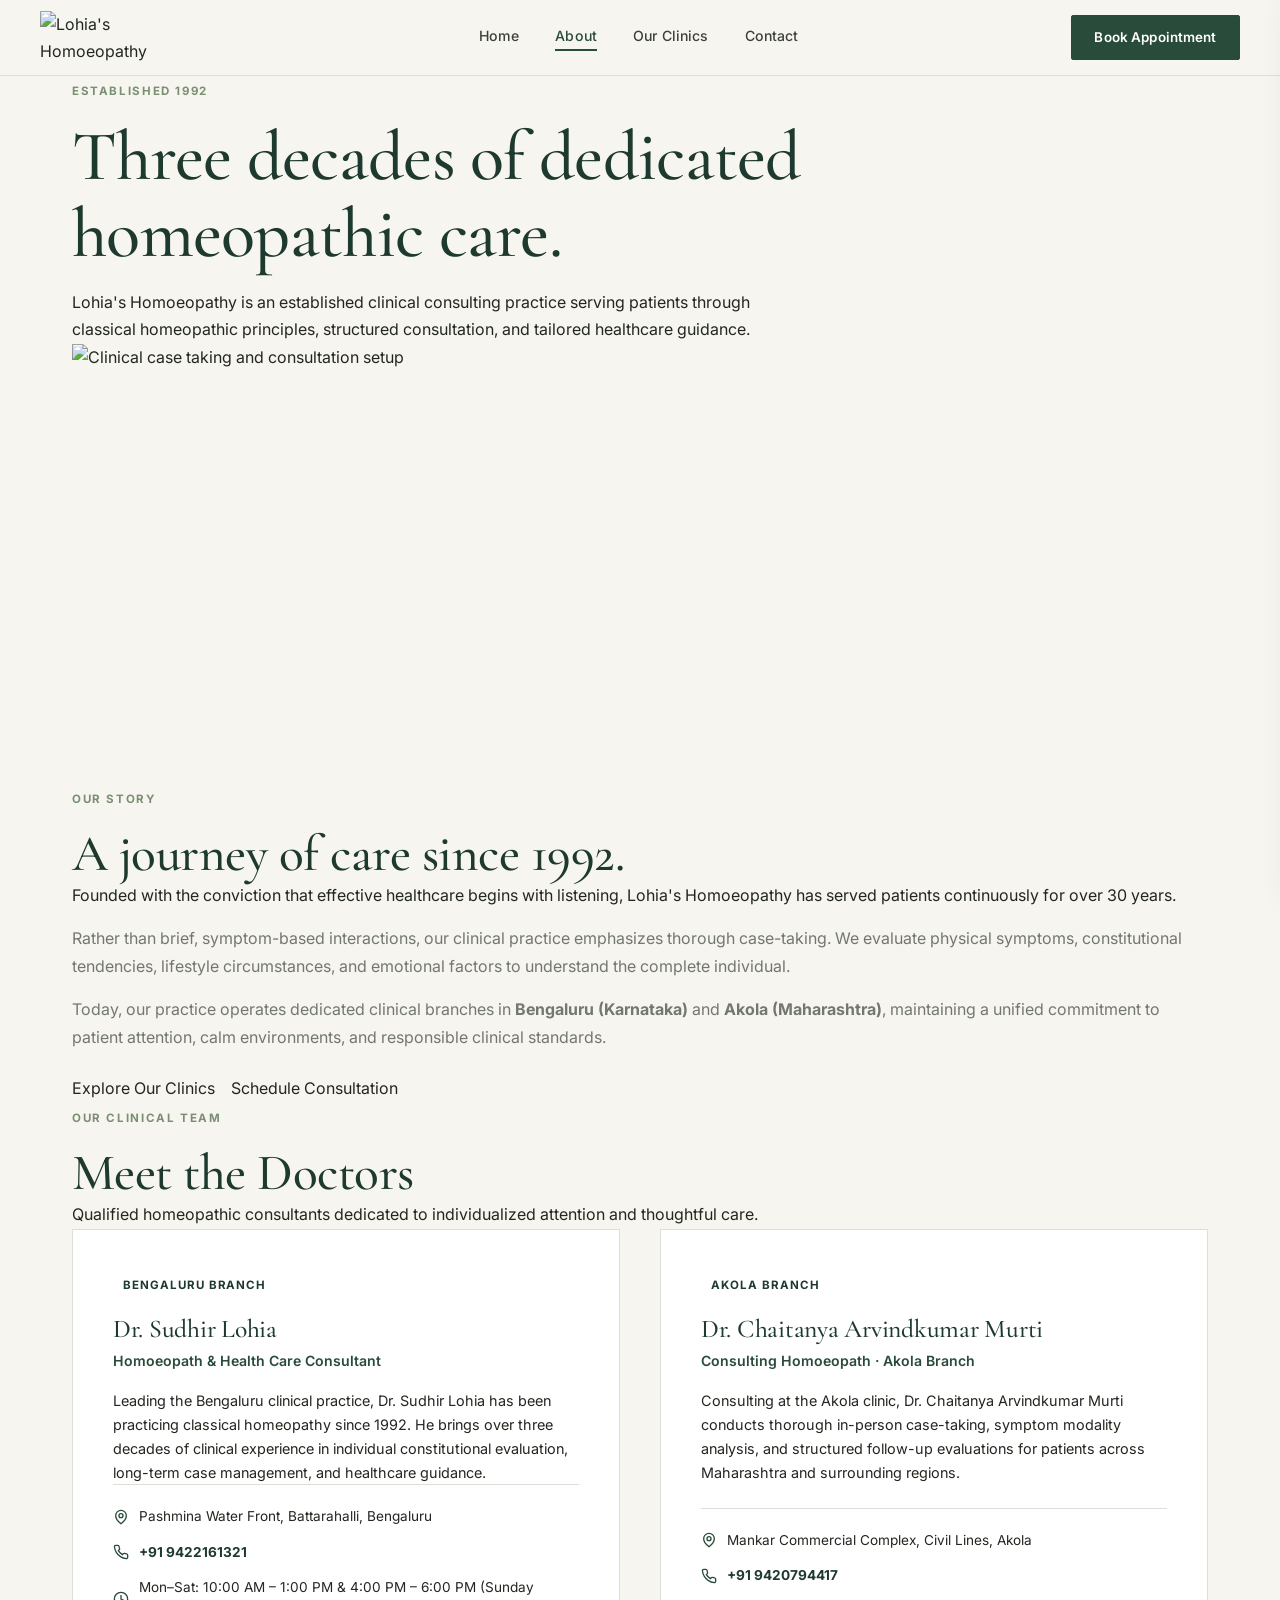
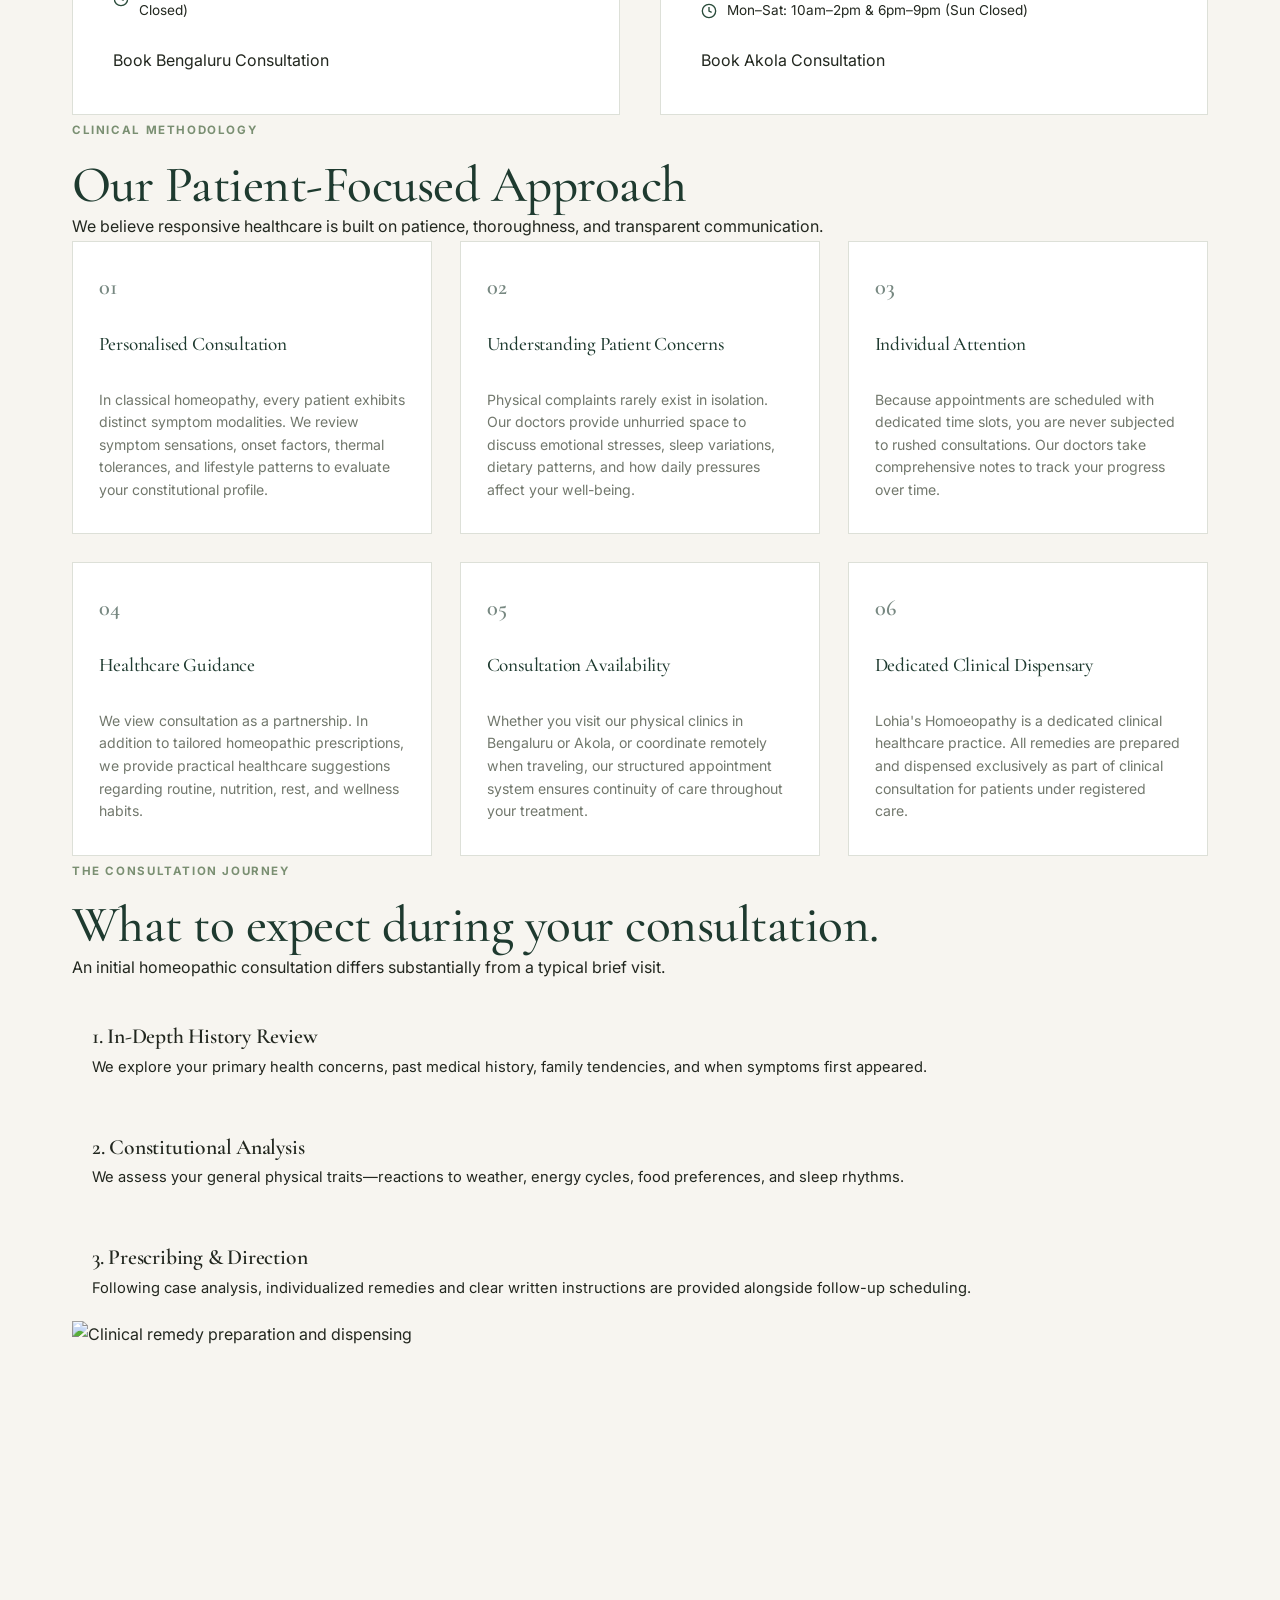
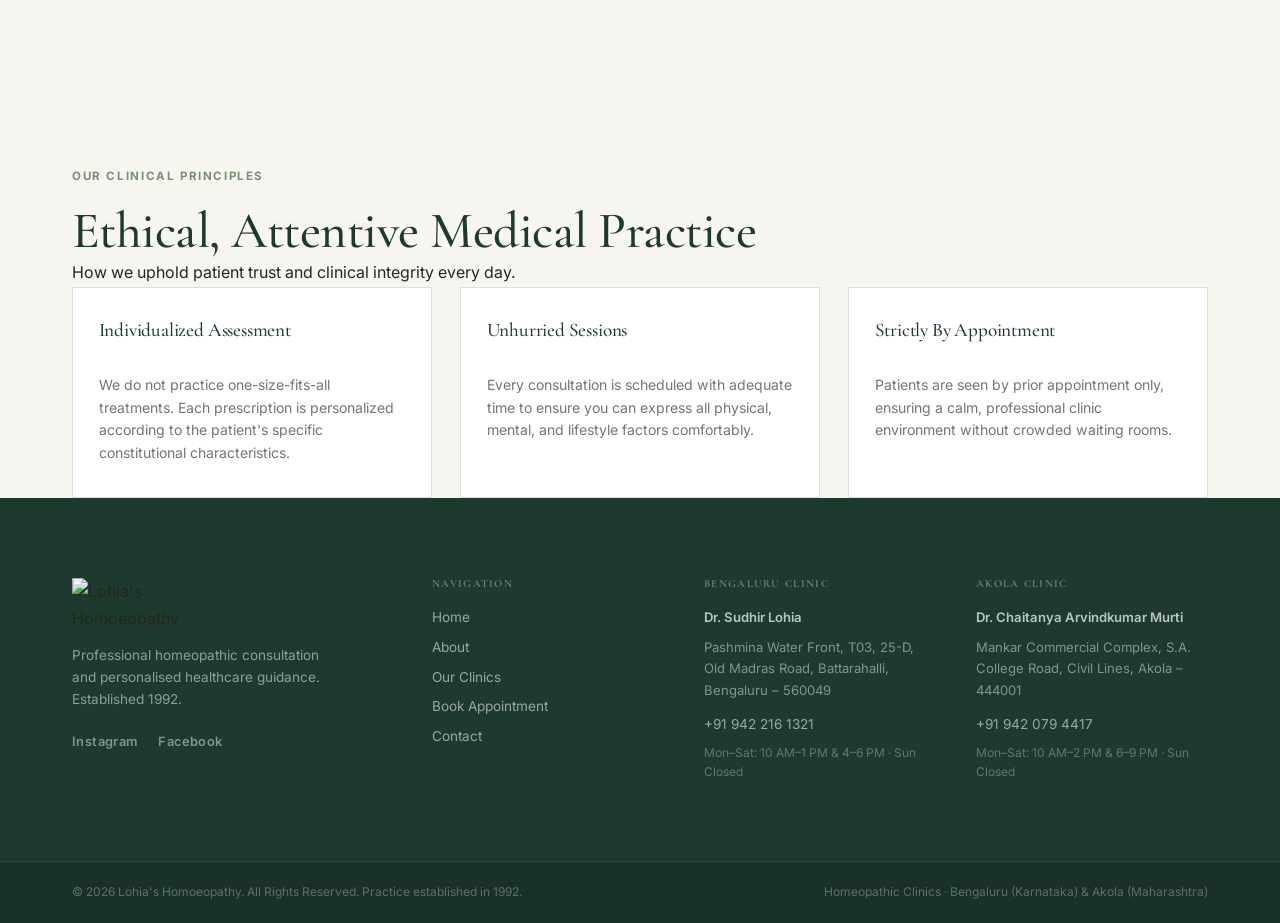
==== commit 87a0cabc: "refactor: update website structure, add multi-branch support, and redesign UI with botanical-editori" ====
--- a/about.html
+++ b/about.html
@@ -1,372 +1,426 @@
 <!DOCTYPE html>
 <html lang="en">
+
 <head>
   <meta charset="UTF-8">
   <meta name="viewport" content="width=device-width, initial-scale=1.0">
-  <title>About Dr. Sudhir Lohia | Lohia's Homoeopathy Clinic Since 1992</title>
-  <meta name="description" content="Learn about Dr. Sudhir Lohia, Homoeopath &amp; Health Care Consultant. Clinical practice established in 1992 at Battarahalli, Bengaluru. Patient-focused homeopathic care.">
-  <meta name="keywords" content="Dr Sudhir Lohia, Homoeopath Bengaluru, homeopathic clinic Battarahalli, classical homeopathy doctor, health care consultant Bengaluru">
+  <title>About Lohia's Homoeopathy | Established Since 1992</title>
+  <meta name="description"
+    content="Learn about Lohia's Homoeopathy, established in 1992. Dr. Sudhir Lohia (Bengaluru) and Dr. Chaitanya Arvindkumar Murti (Akola) provide classical homeopathic consultation and healthcare guidance.">
+  <meta name="keywords"
+    content="About Dr Sudhir Lohia, Dr Chaitanya Arvindkumar Murti, Lohia's Homoeopathy history, classical homeopathy Bengaluru, homeopathic clinic Akola">
+  <title>About Lohia's Homoeopathy | Doctors, Heritage &amp; Approach</title>
+  <meta name="description"
+    content="Learn about Lohia's Homoeopathy, established in 1992. Dr. Sudhir Lohia (Bengaluru) and Dr. Chaitanya Arvindkumar Murti (Akola) provide classical homeopathic consultation and healthcare guidance.">
+  <meta name="keywords"
+    content="About Dr Sudhir Lohia, Dr Chaitanya Arvindkumar Murti, Lohia's Homoeopathy history, classical homeopathy Bengaluru, homeopathic clinic Akola, homeopathic approach">
   <link rel="canonical" href="https://www.lohiashomoeopathy.com/about.html">
 
   <!-- Open Graph -->
   <meta property="og:type" content="website">
   <meta property="og:url" content="https://www.lohiashomoeopathy.com/about.html">
-  <meta property="og:title" content="About Dr. Sudhir Lohia | Lohia's Homoeopathy Clinic">
-  <meta property="og:description" content="Homeopathic clinic practice established in 1992 by Dr. Sudhir Lohia, Homoeopath &amp; Health Care Consultant in Bengaluru.">
+  <meta property="og:title" content="About Lohia's Homoeopathy | Established Since 1992">
+  <meta property="og:description"
+    content="Dedicated homeopathic clinic serving patients across Bengaluru and Akola since 1992. Attentive care and individualised healthcare guidance.">
 
   <!-- Google Fonts Preconnect -->
   <link rel="preconnect" href="https://fonts.googleapis.com">
   <link rel="preconnect" href="https://fonts.gstatic.com" crossorigin>
-  <link href="https://fonts.googleapis.com/css2?family=Playfair+Display:ital,wght@0,500;0,600;0,700;1,400&family=Plus+Jakarta+Sans:wght@300;400;500;600;700&display=swap" rel="stylesheet">
-
+  <link
+    href="https://fonts.googleapis.com/css2?family=Cormorant+Garamond:ital,wght@0,400;0,500;0,600;1,400;1,500&family=Inter:wght@400;500;600&display=swap"
+    rel="stylesheet">
+
+  <!-- Stylesheets -->
   <link rel="stylesheet" href="css/style.css">
+  <link rel="stylesheet" href="css/responsive.css">
 </head>
+
 <body>
 
   <a href="#mainContent" class="skip-link">Skip to main content</a>
-
-  <!-- Top Utility Strip -->
-  <div class="top-bar">
-    <div class="container top-bar-inner">
-      <div class="top-bar-left">
-        <span class="top-bar-badge">Established 1992</span>
-        <span class="top-bar-item">
-          <svg width="14" height="14" viewBox="0 0 24 24" fill="none" stroke="currentColor" stroke-width="2"><path d="M20 10c0 6-8 12-8 12s-8-6-8-12a8 8 0 0 1 16 0Z"/><circle cx="12" cy="10" r="3"/></svg>
-          Homeopathic Clinic · Battarahalli, Old Madras Road, Bengaluru
-        </span>
-      </div>
-      <div class="top-bar-right">
-        <a href="tel:+919422161321" class="top-bar-item">
-          <svg width="14" height="14" viewBox="0 0 24 24" fill="none" stroke="currentColor" stroke-width="2"><path d="M22 16.92v3a2 2 0 0 1-2.18 2 19.79 19.79 0 0 1-8.63-3.07 19.5 19.5 0 0 1-6-6 19.79 19.79 0 0 1-3.07-8.67A2 2 0 0 1 4.11 2h3a2 2 0 0 1 2 1.72 12.84 12.84 0 0 0 .7 2.81 2 2 0 0 1-.45 2.11L8.09 9.91a16 16 0 0 0 6 6l1.27-1.27a2 2 0 0 1 2.11-.45 12.84 12.84 0 0 0 2.81.7A2 2 0 0 1 22 16.92z"/></svg>
-          +91 942 216 1321
-        </a>
-        <a href="mailto:hello@lohiashomoeopathy.com" class="top-bar-item">
-          <svg width="14" height="14" viewBox="0 0 24 24" fill="none" stroke="currentColor" stroke-width="2"><rect width="20" height="16" x="2" y="4" rx="2"/><path d="m22 7-8.97 5.7a1.94 1.94 0 0 1-2.06 0L2 7"/></svg>
-          hello@lohiashomoeopathy.com
-        </a>
-      </div>
-    </div>
-  </div>
-
-  <!-- Main Site Header -->
-  <header class="site-header" id="siteHeader">
-    <div class="container nav-container">
-      <a href="index.html" class="brand" aria-label="Lohia's Homoeopathy Clinic Home">
-        <div class="brand-emblem">
-          <svg viewBox="0 0 24 24" fill="none" stroke="currentColor" stroke-width="1.8" stroke-linecap="round" stroke-linejoin="round">
-            <path d="M12 2v20M17 5H9.5a3.5 3.5 0 0 0 0 7h5a3.5 3.5 0 0 1 0 7H6"/>
-          </svg>
-        </div>
-        <div class="brand-text">
-          <span class="brand-name">Lohia's Homoeopathy</span>
-          <span class="brand-tagline">Homeopathic Clinic · Since 1992</span>
-        </div>
+<header class="site-header" id="siteHeader">
+    <div class="header-inner">
+      <a href="index.html" class="brand" aria-label="Lohia's Homoeopathy Home">
+        <img src="https://res.cloudinary.com/mgkpr2it/image/upload/v1795220510/fdc22116-5a44-416c-9e67-ab1f7a3a4d89.png" alt="Lohia's Homoeopathy" class="brand-logo" width="160" height="52">
       </a>
-
       <nav class="nav-menu" aria-label="Primary Navigation">
         <a href="index.html" class="nav-link">Home</a>
-        <a href="about.html" class="nav-link active">About Dr. Lohia</a>
-        <a href="clinic.html" class="nav-link">Our Clinic</a>
-        <a href="consultation.html" class="nav-link">Homeopathic Consultation</a>
-        <a href="online-consultation.html" class="nav-link">Online Consultation</a>
-        <a href="contact.html" class="nav-link">Contact &amp; Appointments</a>
+        <a href="about.html" class="nav-link active">About</a>
+        <a href="clinics.html" class="nav-link">Our Clinics</a>
+        <a href="contact.html" class="nav-link">Contact</a>
       </nav>
-
-      <div class="nav-actions">
-        <button type="button" class="btn btn-primary btn-sm btn-header-cta" data-modal-trigger="consultation">
-          Book Consultation
-        </button>
-        <button type="button" class="mobile-toggle" id="mobileToggle" aria-label="Open navigation menu">
-          <svg width="24" height="24" viewBox="0 0 24 24" fill="none" stroke="currentColor" stroke-width="2"><line x1="3" y1="12" x2="21" y2="12"/><line x1="3" y1="6" x2="21" y2="6"/><line x1="3" y1="18" x2="21" y2="18"/></svg>
+      <div class="header-actions">
+        <a href="appointment.html" class="btn-appt">Book Appointment</a>
+        <button type="button" class="mobile-toggle" id="mobileToggle" aria-label="Open menu" aria-expanded="false">
+          <span></span><span></span><span></span>
         </button>
       </div>
     </div>
   </header>
 
-  <!-- Mobile Drawer -->
-  <div class="mobile-drawer-backdrop" id="mobileBackdrop"></div>
-  <aside class="mobile-nav-drawer" id="mobileDrawer">
-    <div class="mobile-drawer-header">
-      <div class="brand">
-        <div class="brand-emblem">
-          <svg viewBox="0 0 24 24" fill="none" stroke="currentColor" stroke-width="1.8"><path d="M12 2v20M17 5H9.5a3.5 3.5 0 0 0 0 7h5a3.5 3.5 0 0 1 0 7H6"/></svg>
-        </div>
-        <div class="brand-text">
-          <span class="brand-name">Lohia's</span>
-          <span class="brand-tagline">Homeopathic Clinic</span>
-        </div>
-      </div>
-      <button type="button" class="modal-close-btn" id="mobileClose" aria-label="Close menu">
-        <svg width="20" height="20" viewBox="0 0 24 24" fill="none" stroke="currentColor" stroke-width="2"><line x1="18" y1="6" x2="6" y2="18"/><line x1="6" y1="6" x2="18" y2="18"/></svg>
+  <div class="mobile-backdrop" id="mobileBackdrop"></div>
+  <aside class="mobile-drawer" id="mobileDrawer" aria-label="Mobile Navigation">
+    <div class="mobile-drawer-top">
+      <a href="index.html" class="brand">
+        <img src="https://res.cloudinary.com/mgkpr2it/image/upload/v1795220510/fdc22116-5a44-416c-9e67-ab1f7a3a4d89.png" alt="Lohia's Homoeopathy" class="brand-logo" width="130" height="42">
+      </a>
+      <button type="button" class="mobile-close" id="mobileClose" aria-label="Close menu">
+        <svg width="22" height="22" viewBox="0 0 24 24" fill="none" stroke="currentColor" stroke-width="1.5"><line x1="18" y1="6" x2="6" y2="18"/><line x1="6" y1="6" x2="18" y2="18"/></svg>
       </button>
     </div>
-
-    <div class="mobile-nav-list">
+    <nav class="mobile-nav">
       <a href="index.html" class="mobile-nav-link">Home</a>
-      <a href="about.html" class="mobile-nav-link active">About Dr. Lohia</a>
-      <a href="clinic.html" class="mobile-nav-link">Our Clinic</a>
-      <a href="consultation.html" class="mobile-nav-link">Homeopathic Consultation</a>
-      <a href="online-consultation.html" class="mobile-nav-link">Online Consultation</a>
-      <a href="contact.html" class="mobile-nav-link">Contact &amp; Appointments</a>
+      <a href="about.html" class="mobile-nav-link active">About</a>
+      <a href="clinics.html" class="mobile-nav-link">Our Clinics</a>
+      <a href="contact.html" class="mobile-nav-link">Contact</a>
+    </nav>
+    <div class="mobile-drawer-foot">
+      <a href="appointment.html" class="btn-primary-full">Book Appointment</a>
+      <div class="mobile-contact-line">
+        <a href="tel:+919422161321">+91 9422 161 321</a>
+        <span>&middot;</span>
+        <a href="tel:+919420794417">+91 9420 794 417</a>
+      </div>
     </div>
-
-    <button type="button" class="btn btn-primary" style="width: 100%; margin-bottom: 1.5rem;" data-modal-trigger="consultation">
-      Book a Consultation
-    </button>
   </aside>
 
-  <!-- Page Banner -->
   <main id="mainContent">
-    <section class="page-hero">
-      <div class="container page-hero-inner">
-        <div class="breadcrumb-nav">
-          <a href="index.html">Home</a> <span>/</span> <span>About Dr. Sudhir Lohia</span>
-        </div>
-        <span class="eyebrow eyebrow-center">Clinical Heritage</span>
-        <h1>Dr. Sudhir Lohia</h1>
-        <p class="lead">
-          Homoeopath &amp; Health Care Consultant. Founded Lohia's Homoeopathy in 1992, dedicating over three decades to patient-focused clinical homeopathy in Bengaluru.
+    <!-- Page Header -->
+    <section class="section section-light-sage"
+      style="padding-top: var(--space-xl); padding-bottom: var(--space-xl); border-bottom: 1px solid var(--color-border);">
+      <div class="container">
+        <span class="eyebrow">Established 1992</span>
+        <h1 style="max-width: 780px; margin-bottom: 1rem;">Three decades of dedicated homeopathic care.</h1>
+        <p class="lead" style="max-width: 680px;">
+          Lohia's Homoeopathy is an established clinical consulting practice serving patients through classical
+          homeopathic principles, structured consultation, and tailored healthcare guidance.
         </p>
       </div>
     </section>
 
-    <!-- Biography & Clinic Journey -->
+    <!-- Heritage & Story -->
     <section class="section">
-      <div class="container doctor-interactive-grid">
-        <div class="doctor-media-col reveal-on-scroll">
-          <div class="doctor-portrait-frame">
-            <img src="https://images.unsplash.com/photo-1576091160399-112ba8d25d1d?auto=format&fit=crop&w=1000&q=80" 
-                 alt="Doctor consultation room at Lohia's Homoeopathy Clinic" 
-                 width="540" height="540">
-          </div>
-          <div class="doctor-experience-tag">
-            <strong>Practice Est. 1992</strong>
-            <span>30+ Years of Healthcare Consulting</span>
-          </div>
-        </div>
-
-        <div class="doctor-text-col reveal-on-scroll">
-          <span class="eyebrow">The Doctor &amp; The Clinic</span>
-          <h2>A Dedication to Classical Homeopathy</h2>
-          <span class="badge-tag" style="margin-bottom: 1.25rem;">Dr. Sudhir Lohia · Homoeopath &amp; Health Care Consultant</span>
-
+      <div class="container heritage-grid">
+        <div class="heritage-image-frame reveal-on-scroll">
+          <img src="https://images.unsplash.com/photo-1576091160399-112ba8d25d1d?auto=format&fit=crop&w=1000&q=80"
+            alt="Clinical case taking and consultation setup" width="520" height="440">
+        </div>
+
+        <div class="heritage-text-col reveal-on-scroll">
+          <span class="eyebrow">Our Story</span>
+          <h2>A journey of care since 1992.</h2>
           <p class="lead">
-            Dr. Sudhir Lohia established Lohia's Homoeopathy in 1992 as a personal, patient-centric homeopathic clinic in Bengaluru, Karnataka.
+            Founded with the conviction that effective healthcare begins with listening, Lohia's Homoeopathy has served
+            patients continuously for over 30 years.
           </p>
-
-          <p>
-            Throughout three decades of continuous clinical work, Dr. Lohia's consultations have centered on patient individuality. In homeopathic medicine, two individuals with identical diagnostic names often experience illness in completely different ways. Classical homeopathy seeks to understand what makes each individual case distinct.
+          <p class="text-muted">
+            Rather than brief, symptom-based interactions, our clinical practice emphasizes thorough case-taking. We
+            evaluate physical symptoms, constitutional tendencies, lifestyle circumstances, and emotional factors to
+            understand the complete individual.
           </p>
-
-          <p>
-            Consultations at the clinic are conducted in an unhurried, attentive manner. Dr. Lohia examines not only primary symptoms, but also constitutional factors: daily energy cycles, sleep quality, thermal responses, digestive sensitivities, and emotional stresses that affect vitality.
+          <p class="text-muted">
+            Today, our practice operates dedicated clinical branches in <strong>Bengaluru (Karnataka)</strong> and
+            <strong>Akola (Maharashtra)</strong>, maintaining a unified commitment to patient attention, calm
+            environments, and responsible clinical standards.
           </p>
 
-          <div class="contact-info-card" style="margin: 1.5rem 0; border-left: 3px solid var(--color-gold);">
-            <p style="font-style: italic; color: var(--color-primary-dark); font-size: 1.05rem; margin: 0;">
-              "Attentive listening and a thorough understanding of the person form the cornerstone of effective homeopathic care."
-            </p>
-          </div>
-
           <div class="btn-group" style="margin-top: 1.5rem;">
-            <button type="button" class="btn btn-primary" data-modal-trigger="consultation">
-              Request a Consultation
-            </button>
-            <a href="clinic.html" class="btn btn-secondary">
-              Explore Our Clinic Space
-            </a>
-          </div>
-        </div>
-      </div>
-    </section>
-
-    <!-- Clinical Philosophy & Practice Values -->
-    <section class="section section-alt">
+            <a href="clinics.html" class="btn btn-secondary">Explore Our Clinics</a>
+            <a href="appointment.html" class="btn btn-primary">Schedule Consultation</a>
+          </div>
+        </div>
+      </div>
+    </section>
+
+    <!-- Doctors Section -->
+    <section class="doctors-section">
       <div class="container">
         <div class="section-header text-center reveal-on-scroll">
-          <span class="eyebrow eyebrow-center">Core Pillars</span>
-          <h2>Our Philosophy of Patient-Focused Care</h2>
-          <p>
-            Grounded principles that guide every clinical consultation at Lohia's Homoeopathy.
+          <span class="eyebrow">Our Clinical Team</span>
+          <h2>Meet the Doctors</h2>
+          <p>Qualified homeopathic consultants dedicated to individualized attention and thoughtful care.</p>
+        </div>
+
+        <div class="doctors-grid">
+          <!-- Dr. Sudhir Lohia -->
+          <div class="doctor-card reveal-on-scroll">
+            <div>
+              <span class="doctor-branch-pill">Bengaluru Branch</span>
+              <h3 class="doctor-card-name">Dr. Sudhir Lohia</h3>
+              <p class="doctor-card-title">Homoeopath &amp; Health Care Consultant</p>
+              <p class="doctor-card-desc">
+                Leading the Bengaluru clinical practice, Dr. Sudhir Lohia has been practicing classical homeopathy since
+                1992. He brings over three decades of clinical experience in individual constitutional evaluation,
+                long-term case management, and healthcare guidance.
+              </p>
+            </div>
+            <div class="doctor-card-meta">
+              <div class="doctor-meta-row">
+                <svg width="16" height="16" viewBox="0 0 24 24" fill="none" stroke="currentColor" stroke-width="2">
+                  <path d="M20 10c0 6-8 12-8 12s-8-6-8-12a8 8 0 0 1 16 0Z" />
+                  <circle cx="12" cy="10" r="3" />
+                </svg>
+                <span>Pashmina Water Front, Battarahalli, Bengaluru</span>
+              </div>
+              <div class="doctor-meta-row">
+                <svg width="16" height="16" viewBox="0 0 24 24" fill="none" stroke="currentColor" stroke-width="2">
+                  <path
+                    d="M22 16.92v3a2 2 0 0 1-2.18 2 19.79 19.79 0 0 1-8.63-3.07 19.5 19.5 0 0 1-6-6 19.79 19.79 0 0 1-3.07-8.67A2 2 0 0 1 4.11 2h3a2 2 0 0 1 2 1.72 12.84 12.84 0 0 0 .7 2.81 2 2 0 0 1-.45 2.11L8.09 9.91a16 16 0 0 0 6 6l1.27-1.27a2 2 0 0 1 2.11-.45 12.84 12.84 0 0 0 2.81.7A2 2 0 0 1 22 16.92z" />
+                </svg>
+                <a href="tel:+919422161321"><strong>+91 9422161321</strong></a>
+              </div>
+              <div class="doctor-meta-row">
+                <svg width="16" height="16" viewBox="0 0 24 24" fill="none" stroke="currentColor" stroke-width="2">
+                  <circle cx="12" cy="12" r="10" />
+                  <polyline points="12 6 12 12 16 14" />
+                </svg>
+                <span>Mon–Sat: 10:00 AM – 1:00 PM &amp; 4:00 PM – 6:00 PM (Sunday Closed)</span>
+              </div>
+              <div class="doctor-card-actions">
+                <a href="appointment.html?branch=bengaluru" class="btn btn-secondary btn-sm" style="width: 100%;">
+                  Book Bengaluru Consultation
+                </a>
+              </div>
+            </div>
+          </div>
+
+          <!-- Dr. Chaitanya Arvindkumar Murti -->
+          <div class="doctor-card reveal-on-scroll">
+            <div>
+              <span class="doctor-branch-pill">Akola Branch</span>
+              <h3 class="doctor-card-name">Dr. Chaitanya Arvindkumar Murti</h3>
+              <p class="doctor-card-title">Consulting Homoeopath · Akola Branch</p>
+              <p class="doctor-card-desc">
+                Consulting at the Akola clinic, Dr. Chaitanya Arvindkumar Murti conducts thorough in-person case-taking,
+                symptom modality analysis, and structured follow-up evaluations for patients across Maharashtra and
+                surrounding regions.
+              </p>
+            </div>
+            <div class="doctor-card-meta">
+              <div class="doctor-meta-row">
+                <svg width="16" height="16" viewBox="0 0 24 24" fill="none" stroke="currentColor" stroke-width="2">
+                  <path d="M20 10c0 6-8 12-8 12s-8-6-8-12a8 8 0 0 1 16 0Z" />
+                  <circle cx="12" cy="10" r="3" />
+                </svg>
+                <span>Mankar Commercial Complex, Civil Lines, Akola</span>
+              </div>
+              <div class="doctor-meta-row">
+                <svg width="16" height="16" viewBox="0 0 24 24" fill="none" stroke="currentColor" stroke-width="2">
+                  <path
+                    d="M22 16.92v3a2 2 0 0 1-2.18 2 19.79 19.79 0 0 1-8.63-3.07 19.5 19.5 0 0 1-6-6 19.79 19.79 0 0 1-3.07-8.67A2 2 0 0 1 4.11 2h3a2 2 0 0 1 2 1.72 12.84 12.84 0 0 0 .7 2.81 2 2 0 0 1-.45 2.11L8.09 9.91a16 16 0 0 0 6 6l1.27-1.27a2 2 0 0 1 2.11-.45 12.84 12.84 0 0 0 2.81.7A2 2 0 0 1 22 16.92z" />
+                </svg>
+                <a href="tel:+919420794417"><strong>+91 9420794417</strong></a>
+              </div>
+              <div class="doctor-meta-row">
+                <svg width="16" height="16" viewBox="0 0 24 24" fill="none" stroke="currentColor" stroke-width="2">
+                  <circle cx="12" cy="12" r="10" />
+                  <polyline points="12 6 12 12 16 14" />
+                </svg>
+                <span>Mon–Sat: 10am–2pm &amp; 6pm–9pm (Sun Closed)</span>
+              </div>
+              <div class="doctor-card-actions">
+                <a href="appointment.html?branch=akola" class="btn btn-secondary btn-sm" style="width: 100%;">
+                  Book Akola Consultation
+                </a>
+              </div>
+            </div>
+          </div>
+        </div>
+      </div>
+    </section>
+
+    <!-- INTEGRATED CLINICAL APPROACH & METHODOLOGY -->
+    <section class="section section-white">
+      <div class="container">
+        <div class="section-header reveal-on-scroll">
+          <span class="eyebrow">Clinical Methodology</span>
+          <h2>Our Patient-Focused Approach</h2>
+          <p>We believe responsive healthcare is built on patience, thoroughness, and transparent communication.</p>
+        </div>
+
+        <div class="approach-grid">
+          <div class="approach-item reveal-on-scroll">
+            <span class="approach-num">01</span>
+            <h3>Personalised Consultation</h3>
+            <p>
+              In classical homeopathy, every patient exhibits distinct symptom modalities. We review symptom sensations,
+              onset factors, thermal tolerances, and lifestyle patterns to evaluate your constitutional profile.
+            </p>
+          </div>
+
+          <div class="approach-item reveal-on-scroll">
+            <span class="approach-num">02</span>
+            <h3>Understanding Patient Concerns</h3>
+            <p>
+              Physical complaints rarely exist in isolation. Our doctors provide unhurried space to discuss emotional
+              stresses, sleep variations, dietary patterns, and how daily pressures affect your well-being.
+            </p>
+          </div>
+
+          <div class="approach-item reveal-on-scroll">
+            <span class="approach-num">03</span>
+            <h3>Individual Attention</h3>
+            <p>
+              Because appointments are scheduled with dedicated time slots, you are never subjected to rushed
+              consultations. Our doctors take comprehensive notes to track your progress over time.
+            </p>
+          </div>
+
+          <div class="approach-item reveal-on-scroll">
+            <span class="approach-num">04</span>
+            <h3>Healthcare Guidance</h3>
+            <p>
+              We view consultation as a partnership. In addition to tailored homeopathic prescriptions, we provide
+              practical healthcare suggestions regarding routine, nutrition, rest, and wellness habits.
+            </p>
+          </div>
+
+          <div class="approach-item reveal-on-scroll">
+            <span class="approach-num">05</span>
+            <h3>Consultation Availability</h3>
+            <p>
+              Whether you visit our physical clinics in Bengaluru or Akola, or coordinate remotely when traveling, our
+              structured appointment system ensures continuity of care throughout your treatment.
+            </p>
+          </div>
+
+          <div class="approach-item reveal-on-scroll">
+            <span class="approach-num">06</span>
+            <h3>Dedicated Clinical Dispensary</h3>
+            <p>
+              Lohia's Homoeopathy is a dedicated clinical healthcare practice. All remedies are prepared and dispensed
+              exclusively as part of clinical consultation for patients under registered care.
+            </p>
+          </div>
+        </div>
+      </div>
+    </section>
+
+    <!-- The Consultation Journey -->
+    <section class="section section-light-sage">
+      <div class="container heritage-grid">
+        <div class="heritage-text-col reveal-on-scroll">
+          <span class="eyebrow">The Consultation Journey</span>
+          <h2>What to expect during your consultation.</h2>
+          <p class="lead">
+            An initial homeopathic consultation differs substantially from a typical brief visit.
           </p>
-        </div>
-
-        <div style="display: grid; grid-template-columns: repeat(auto-fit, minmax(280px, 1fr)); gap: 1.75rem;">
-          <div class="contact-info-card reveal-on-scroll" style="flex-direction: column; padding: 2.25rem;">
-            <span style="font-family: var(--font-serif); font-size: 1.75rem; font-weight: 700; color: var(--color-primary); margin-bottom: 0.75rem;">01</span>
-            <h4>Constitutional Individuality</h4>
-            <p style="font-size: 0.94rem; color: var(--color-text-muted); margin: 0;">
-              Remedies are selected by considering the totality of the patient's symptoms and constitution, rather than prescribing generic one-size-fits-all treatments.
-            </p>
-          </div>
-
-          <div class="contact-info-card reveal-on-scroll" style="flex-direction: column; padding: 2.25rem;">
-            <span style="font-family: var(--font-serif); font-size: 1.75rem; font-weight: 700; color: var(--color-primary); margin-bottom: 0.75rem;">02</span>
-            <h4>Gentle &amp; Non-Invasive Approach</h4>
-            <p style="font-size: 0.94rem; color: var(--color-text-muted); margin: 0;">
-              Homeopathic remedies aim to support the body's natural regulatory mechanisms gently, without harsh burdens on digestive and vital systems.
-            </p>
-          </div>
-
-          <div class="contact-info-card reveal-on-scroll" style="flex-direction: column; padding: 2.25rem;">
-            <span style="font-family: var(--font-serif); font-size: 1.75rem; font-weight: 700; color: var(--color-primary); margin-bottom: 0.75rem;">03</span>
-            <h4>Responsible Clinical Guidance</h4>
-            <p style="font-size: 0.94rem; color: var(--color-text-muted); margin: 0;">
-              Dr. Lohia provides clear, honest expectations and responsible advice. We do not make exaggerated claims or guarantee unverified outcomes.
-            </p>
-          </div>
-
-          <div class="contact-info-card reveal-on-scroll" style="flex-direction: column; padding: 2.25rem;">
-            <span style="font-family: var(--font-serif); font-size: 1.75rem; font-weight: 700; color: var(--color-primary); margin-bottom: 0.75rem;">04</span>
-            <h4>Integrated Lifestyle Guidance</h4>
-            <p style="font-size: 0.94rem; color: var(--color-text-muted); margin: 0;">
-              Remedies are supported by sensible lifestyle counseling: discussing nutrition, hydration, sleep patterns, and daily habits for balanced well-being.
-            </p>
-          </div>
-        </div>
-      </div>
-    </section>
-
+          <div style="display: flex; flex-direction: column; gap: 1rem; margin-top: 1.5rem;">
+            <div
+              style="padding: 1.25rem; background: var(--color-white); border: 1px solid var(--color-border); border-radius: var(--radius-sm);">
+              <h4 style="margin-bottom: 0.35rem; color: var(--color-primary-dark);">1. In-Depth History Review</h4>
+              <p style="font-size: 0.92rem; color: var(--color-muted-grey); margin: 0;">We explore your primary health
+                concerns, past medical history, family tendencies, and when symptoms first appeared.</p>
+            </div>
+            <div
+              style="padding: 1.25rem; background: var(--color-white); border: 1px solid var(--color-border); border-radius: var(--radius-sm);">
+              <h4 style="margin-bottom: 0.35rem; color: var(--color-primary-dark);">2. Constitutional Analysis</h4>
+              <p style="font-size: 0.92rem; color: var(--color-muted-grey); margin: 0;">We assess your general physical
+                traits—reactions to weather, energy cycles, food preferences, and sleep rhythms.</p>
+            </div>
+            <div
+              style="padding: 1.25rem; background: var(--color-white); border: 1px solid var(--color-border); border-radius: var(--radius-sm);">
+              <h4 style="margin-bottom: 0.35rem; color: var(--color-primary-dark);">3. Prescribing &amp; Direction</h4>
+              <p style="font-size: 0.92rem; color: var(--color-muted-grey); margin: 0;">Following case analysis,
+                individualized remedies and clear written instructions are provided alongside follow-up scheduling.</p>
+            </div>
+          </div>
+        </div>
+
+        <div class="heritage-image-frame reveal-on-scroll">
+          <img src="https://images.unsplash.com/photo-1584308666744-24d5c474f2ae?auto=format&fit=crop&w=1000&q=80"
+            alt="Clinical remedy preparation and dispensing" width="520" height="440" loading="lazy">
+        </div>
+      </div>
+    </section>
+
+    <!-- Clinic Principles -->
+    <section class="section section-white">
+      <div class="container">
+        <div class="section-header reveal-on-scroll">
+          <span class="eyebrow">Our Clinical Principles</span>
+          <h2>Ethical, Attentive Medical Practice</h2>
+          <p>How we uphold patient trust and clinical integrity every day.</p>
+        </div>
+
+        <div class="approach-grid">
+          <div class="approach-item reveal-on-scroll">
+            <h3>Individualized Assessment</h3>
+            <p>We do not practice one-size-fits-all treatments. Each prescription is personalized according to the
+              patient's specific constitutional characteristics.</p>
+          </div>
+          <div class="approach-item reveal-on-scroll">
+            <h3>Unhurried Sessions</h3>
+            <p>Every consultation is scheduled with adequate time to ensure you can express all physical, mental, and
+              lifestyle factors comfortably.</p>
+          </div>
+          <div class="approach-item reveal-on-scroll">
+            <h3>Strictly By Appointment</h3>
+            <p>Patients are seen by prior appointment only, ensuring a calm, professional clinic environment without
+              crowded waiting rooms.</p>
+          </div>
+        </div>
+      </div>
+    </section>
   </main>
 
-  <!-- Site Footer -->
-  <footer class="site-footer">
-    <div class="container footer-grid">
-      <div class="footer-col footer-brand">
-        <div class="brand">
-          <div class="brand-emblem" style="background: rgba(255,255,255,0.12);">
-            <svg viewBox="0 0 24 24" fill="none" stroke="#FFFFFF" stroke-width="1.8"><path d="M12 2v20M17 5H9.5a3.5 3.5 0 0 0 0 7h5a3.5 3.5 0 0 1 0 7H6"/></svg>
-          </div>
-          <div class="brand-text">
-            <span class="brand-name">Lohia's Homoeopathy</span>
-            <span class="brand-tagline">Homeopathic Clinic · Since 1992</span>
-          </div>
-        </div>
-        <p class="footer-desc">
-          Dedicated homeopathic clinic operated by Dr. Sudhir Lohia (Homoeopath &amp; Health Care Consultant), serving patients since 1992 in Bengaluru and online.
-        </p>
-      </div>
-
-      <div class="footer-col">
-        <h4 class="footer-title">Pages</h4>
-        <div class="footer-nav">
-          <a href="index.html">Home</a>
-          <a href="about.html">About Dr. Lohia</a>
-          <a href="clinic.html">Our Clinic</a>
-          <a href="consultation.html">Homeopathic Consultation</a>
-          <a href="online-consultation.html">Online Consultation</a>
-          <a href="contact.html">Contact &amp; Appointments</a>
-        </div>
-      </div>
-
-      <div class="footer-col">
-        <h4 class="footer-title">Services</h4>
-        <div class="footer-nav">
-          <a href="consultation.html">Constitutional Consultation</a>
-          <a href="consultation.html">In-Depth Case Taking</a>
-          <a href="online-consultation.html">Online Consultation</a>
-          <a href="consultation.html">Healthcare Guidance</a>
-        </div>
-      </div>
-
-      <div class="footer-col">
-        <h4 class="footer-title">Clinic Location</h4>
-        <div class="footer-clinic-item">
-          <svg width="18" height="18" viewBox="0 0 24 24" fill="none" stroke="currentColor" stroke-width="2"><path d="M20 10c0 6-8 12-8 12s-8-6-8-12a8 8 0 0 1 16 0Z"/><circle cx="12" cy="10" r="3"/></svg>
-          <div>
-            Pashmina Water Front, T03, 25-D,<br>
-            Old Madras Road, Battarahalli,<br>
-            Bengaluru, Karnataka – 560049, India.
-          </div>
-        </div>
-        <div class="footer-clinic-item">
-          <svg width="18" height="18" viewBox="0 0 24 24" fill="none" stroke="currentColor" stroke-width="2"><path d="M22 16.92v3a2 2 0 0 1-2.18 2 19.79 19.79 0 0 1-8.63-3.07 19.5 19.5 0 0 1-6-6 19.79 19.79 0 0 1-3.07-8.67A2 2 0 0 1 4.11 2h3a2 2 0 0 1 2 1.72 12.84 12.84 0 0 0 .7 2.81 2 2 0 0 1-.45 2.11L8.09 9.91a16 16 0 0 0 6 6l1.27-1.27a2 2 0 0 1 2.11-.45 12.84 12.84 0 0 0 2.81.7A2 2 0 0 1 22 16.92z"/></svg>
-          <a href="tel:+919422161321" style="color: #fff;">+91 942 216 1321</a>
-        </div>
-        <div class="footer-clinic-item">
-          <svg width="18" height="18" viewBox="0 0 24 24" fill="none" stroke="currentColor" stroke-width="2"><rect width="20" height="16" x="2" y="4" rx="2"/><path d="m22 7-8.97 5.7a1.94 1.94 0 0 1-2.06 0L2 7"/></svg>
-          <a href="mailto:hello@lohiashomoeopathy.com" style="color: #fff;">hello@lohiashomoeopathy.com</a>
+  <!-- Footer -->
+    <footer class="site-footer">
+    <div class="footer-top">
+      <div class="container footer-top-inner">
+        <div class="footer-brand">
+          <a href="index.html" aria-label="Lohia's Homoeopathy Home">
+            <img src="https://res.cloudinary.com/mgkpr2it/image/upload/v1795220510/fdc22116-5a44-416c-9e67-ab1f7a3a4d89.png" alt="Lohia's Homoeopathy" class="footer-logo" width="140" height="46">
+          </a>
+          <p class="footer-tagline">Professional homeopathic consultation and personalised healthcare guidance. Established 1992.</p>
+          <div class="footer-social">
+            <a href="https://www.instagram.com/lohiashomoeopathy?bqrl=MTh4eng3emR1a2Vhbw==" target="_blank" rel="noopener noreferrer">Instagram</a>
+            <a href="https://www.facebook.com/share/16PRApj35Mx/?mibextid=wwXIfr" target="_blank" rel="noopener noreferrer">Facebook</a>
+          </div>
+        </div>
+        <div class="footer-cols">
+          <div class="footer-col">
+            <h5>Navigation</h5>
+            <nav>
+              <a href="index.html">Home</a>
+              <a href="about.html">About</a>
+              <a href="clinics.html">Our Clinics</a>
+              <a href="appointment.html">Book Appointment</a>
+              <a href="contact.html">Contact</a>
+            </nav>
+          </div>
+          <div class="footer-col">
+            <h5>Bengaluru Clinic</h5>
+            <p><strong>Dr. Sudhir Lohia</strong></p>
+            <p>Pashmina Water Front, T03, 25-D, Old Madras Road, Battarahalli, Bengaluru &ndash; 560049</p>
+            <a href="tel:+919422161321">+91 942 216 1321</a>
+            <small>Mon&ndash;Sat: 10 AM&ndash;1 PM &amp; 4&ndash;6 PM &middot; Sun Closed</small>
+          </div>
+          <div class="footer-col">
+            <h5>Akola Clinic</h5>
+            <p><strong>Dr. Chaitanya Arvindkumar Murti</strong></p>
+            <p>Mankar Commercial Complex, S.A. College Road, Civil Lines, Akola &ndash; 444001</p>
+            <a href="tel:+919420794417">+91 942 079 4417</a>
+            <small>Mon&ndash;Sat: 10 AM&ndash;2 PM &amp; 6&ndash;9 PM &middot; Sun Closed</small>
+          </div>
         </div>
       </div>
     </div>
-
-    <div class="container">
-      <div class="footer-bottom">
-        <div>
-          © <span id="currentYear"></span> Lohia's Homoeopathy. All Rights Reserved. Practice established in 1992.
-        </div>
-        <div>
-          Homeopathic Clinic · Battarahalli, Bengaluru, Karnataka, India
-        </div>
+    <div class="footer-bottom">
+      <div class="container footer-bottom-inner">
+        <span>&copy; <span class="current-year"></span> Lohia's Homoeopathy. All Rights Reserved. Practice established in 1992.</span>
+        <span>Homeopathic Clinics &middot; Bengaluru (Karnataka) &amp; Akola (Maharashtra)</span>
       </div>
     </div>
   </footer>
 
-  <!-- Modal Dialog -->
-  <div class="modal-overlay" id="consultationModal" role="dialog" aria-modal="true" aria-labelledby="modalTitle">
-    <div class="modal-box">
-      <div class="modal-header">
-        <div>
-          <h3 id="modalTitle">Consultation Enquiry</h3>
-          <p>Lohia's Homoeopathy Clinic · Dr. Sudhir Lohia</p>
-        </div>
-        <button type="button" class="modal-close-btn" id="modalCloseBtn" aria-label="Close dialog">
-          <svg width="20" height="20" viewBox="0 0 24 24" fill="none" stroke="currentColor" stroke-width="2"><line x1="18" y1="6" x2="6" y2="18"/><line x1="6" y1="6" x2="18" y2="18"/></svg>
-        </button>
-      </div>
-      <div class="modal-body">
-        <form onsubmit="return handleConsultationEnquiry(event, this);">
-          <div class="form-feedback" role="alert"></div>
-          <input type="text" name="hp_extra_verification" class="honeypot-field" tabindex="-1" autocomplete="off">
-
-          <div class="form-group">
-            <label class="form-label" for="aboutName">Patient Full Name <span class="required">*</span></label>
-            <input type="text" id="aboutName" name="patient_name" class="form-control" placeholder="e.g. Ramesh Patel" required>
-          </div>
-
-          <div class="form-group">
-            <label class="form-label" for="aboutPhone">Contact Phone Number <span class="required">*</span></label>
-            <input type="tel" id="aboutPhone" name="patient_phone" class="form-control" placeholder="+91 or contact number" required>
-          </div>
-
-          <div class="form-group">
-            <label class="form-label" for="aboutMode">Preferred Consultation Mode</label>
-            <select id="aboutMode" name="consultation_mode" class="form-control">
-              <option value="In-Person at Bengaluru Clinic">In-Person at Bengaluru Clinic</option>
-              <option value="Online Video Consultation">Online Video Consultation</option>
-              <option value="Online Telephone / Audio">Online Telephone / Audio</option>
-            </select>
-          </div>
-
-          <div class="form-group">
-            <label class="form-label" for="aboutMsg">Brief Health Question / Message</label>
-            <textarea id="aboutMsg" name="patient_message" class="form-control" rows="3" placeholder="Brief note regarding your consultation query (optional)"></textarea>
-          </div>
-
-          <div class="form-disclaimer">
-            Submitting this enquiry opens WhatsApp to coordinate consultation availability directly with our clinic desk.
-          </div>
-
-          <button type="submit" class="btn btn-primary" style="width: 100%;">
-            Proceed via WhatsApp
-          </button>
-        </form>
-      </div>
-    </div>
-  </div>
-
-  <div class="floating-whatsapp-wrap">
-    <a href="https://wa.me/919422161321?text=Hello%20Dr.%20Lohia%2C%20I%20would%20like%20to%20inquire%20about%20a%20homeopathic%20consultation." 
-       class="floating-whatsapp-btn" 
-       target="_blank" 
-       rel="noopener noreferrer" 
-       aria-label="Direct Clinic WhatsApp Enquiry">
-      <span class="whatsapp-ping"></span>
-      <svg width="22" height="22" viewBox="0 0 24 24" fill="currentColor"><path d="M12.04 2c-5.46 0-9.91 4.45-9.91 9.91 0 1.75.46 3.45 1.32 4.95L2.05 22l5.25-1.38c1.45.79 3.08 1.21 4.74 1.21 5.46 0 9.91-4.45 9.91-9.91 0-2.65-1.03-5.14-2.9-7.01A9.816 9.816 0 0 0 12.04 2m.01 1.67c2.2 0 4.26.86 5.82 2.42a8.225 8.225 0 0 1 2.41 5.83c0 4.54-3.7 8.24-8.24 8.24-1.48 0-2.93-.4-4.2-1.15l-.3-.18-3.12.82.83-3.04-.2-.31a8.196 8.196 0 0 1-1.26-4.38c0-4.54 3.7-8.24 8.24-8.24m4.52 11.66c-.25-.13-1.47-.72-1.7-.81-.23-.08-.39-.13-.56.13-.17.25-.64.81-.79.97-.14.17-.29.19-.54.06-.25-.13-1.06-.39-2.02-1.25-.75-.67-1.25-1.5-1.4-1.75-.15-.25-.02-.39.11-.51.11-.11.25-.29.38-.44.12-.14.17-.25.25-.42.08-.17.04-.31-.02-.44-.06-.13-.56-1.35-.77-1.85-.2-.49-.41-.42-.56-.43h-.48c-.17 0-.44.06-.67.31-.23.25-.88.86-.88 2.1 0 1.24.9 2.44 1.03 2.61.13.17 1.78 2.72 4.31 3.81.6.26 1.07.42 1.44.54.61.19 1.16.17 1.6.1 0 .09 1.47-.6 1.68-1.18.21-.59.21-1.09.15-1.19-.06-.1-.23-.17-.48-.29z"/></svg>
-      <span>WhatsApp Clinic Desk</span>
-    </a>
-  </div>
-
+  <button type="button" class="back-to-top" id="backToTop" aria-label="Back to top">
+    <svg width="20" height="20" viewBox="0 0 24 24" fill="none" stroke="currentColor" stroke-width="2">
+      <path d="m18 15-6-6-6 6" />
+    </svg>
+  </button>
+    <script src="js/branches.js"></script>
+  <script src="js/appointment.js"></script>
   <script src="js/main.js"></script>
 </body>
-</html>
+</html>
--- a/css/style.css
+++ b/css/style.css
@@ -1,1821 +1,1796 @@
 /* ==========================================================================
-   LOHIA'S HOMOEOPATHY — LUXURY CLINIC EDITORIAL STYLESHEET
-   Rooted in Clinical Experience Since 1992 | Bengaluru, Karnataka
-   Operated by Dr. Sudhir Lohia, Homoeopath & Health Care Consultant
-   Strict Positioning: HOMEOPATHIC CLINIC (Not a pharmacy/retail store)
-
-   Palette:
-     Deep Forest Green: #1A3525
-     Forest Subtle:     #234431
-     Sage Green:        #7E9472
-     Sage Soft/Wash:    #EBF1E8
-     Warm Ivory:        #FAF8F2
-     Ivory Muted:       #EFECE3
-     Warm Off-White:    #F5F3EC
-     Charcoal:          #1E231F
-     Charcoal Muted:    #525A54
-     Brass / Gold:      #C0A36E
+   LOHIA'S HOMOEOPATHY – EDITORIAL DESIGN SYSTEM
+   Homeopathic Clinic · Established 1992 · Bengaluru & Akola
    ========================================================================== */
 
-/* --- Custom Properties & Design Tokens --- */
+/* ── DESIGN TOKENS ───────────────────────────────────────────────────────── */
 :root {
-  --color-primary: #1A3525;          /* Deep Forest Green */
-  --color-primary-dark: #102318;     /* Rich Obsidian Forest */
-  --color-primary-light: #2A4F39;    /* Elevated Forest */
-  --color-primary-subtle: #234431;
-
-  --color-sage: #7E9472;             /* Sage Green */
-  --color-sage-light: #9BB090;       /* Muted Sage */
-  --color-sage-wash: #EEF3EB;        /* Subtle Sage Wash */
-  --color-sage-tint: #DDE7D8;
-
-  --color-bg: #FAF8F2;               /* Warm Ivory Background */
-  --color-bg-card: #FFFFFF;          /* Pure Card White */
-  --color-bg-alt: #EFECE3;           /* Warm Sand / Muted Ivory */
-  --color-bg-subtle: #F5F3EC;
-
-  --color-text: #1E231F;             /* Rich Charcoal */
-  --color-text-muted: #555E57;       /* Refined Muted Body */
-  --color-text-light: #7E8780;       /* Subtitle / Metadata */
-
-  --color-border: #E2DDD2;           /* Editorial Thin Border */
-  --color-border-dark: #CBC4B5;      /* Accented Border */
-  --color-border-subtle: rgba(26, 53, 37, 0.08);
-
-  --color-gold: #C0A36E;             /* Editorial Brass/Gold Nuance */
-  --color-gold-light: #E8DDC8;
-  --color-white: #FFFFFF;
-
-  --color-whatsapp: #25D366;
-  --color-whatsapp-dark: #1EBE5D;
+  /* Palette */
+  --green-deep:    #1E3A2F;
+  --green-mid:     #294B3A;
+  --green-sage:    #7A8F72;
+  --green-pale:    #EBF0E7;
+  --ivory:         #F7F5F0;
+  --ivory-dark:    #EDE9DF;
+  --white:         #FFFFFF;
+  --charcoal:      #22271F;
+  --charcoal-soft: #3D4238;
+  --muted:         #72786D;
+  --border:        #DDE0D8;
+  --border-dark:   #C4C9BC;
 
   /* Typography */
-  --font-serif: 'Playfair Display', Georgia, 'Times New Roman', serif;
-  --font-sans: 'Plus Jakarta Sans', -apple-system, BlinkMacSystemFont, 'Segoe UI', Roboto, Helvetica, Arial, sans-serif;
-
-  /* Spacing Scale */
-  --space-3xs: 0.25rem;
-  --space-2xs: 0.5rem;
-  --space-xs: 0.75rem;
-  --space-sm: 1rem;
-  --space-md: 1.5rem;
-  --space-lg: 2rem;
-  --space-xl: 3rem;
-  --space-2xl: 4.5rem;
-  --space-3xl: 6.5rem;
+  --font-serif: "Cormorant Garamond", "Georgia", "Times New Roman", serif;
+  --font-sans:  "Inter", -apple-system, BlinkMacSystemFont, "Segoe UI", sans-serif;
+
+  /* Spacing */
+  --sp-xs:  0.5rem;
+  --sp-sm:  1rem;
+  --sp-md:  1.75rem;
+  --sp-lg:  3rem;
+  --sp-xl:  5rem;
+  --sp-2xl: 8rem;
 
   /* Layout */
-  --container-max: 1260px;
-  --container-narrow: 880px;
-  --header-height: 88px;
-  --topbar-height: 40px;
-  --radius-xs: 2px;
-  --radius-sm: 4px;
-  --radius-md: 8px;
-  --radius-lg: 12px;
-
-  /* Smooth Easing */
-  --ease-editorial: cubic-bezier(0.16, 1, 0.3, 1);
-  --ease-soft: cubic-bezier(0.25, 0.46, 0.45, 0.94);
-  --transition-fast: 180ms var(--ease-soft);
-  --transition-normal: 320ms var(--ease-editorial);
-  --transition-slow: 600ms var(--ease-editorial);
-
-  /* Shadows */
-  --shadow-subtle: 0 4px 20px rgba(26, 53, 37, 0.04);
-  --shadow-card: 0 10px 30px rgba(26, 53, 37, 0.06);
-  --shadow-elevation: 0 20px 48px rgba(16, 35, 24, 0.1);
-  --shadow-modal: 0 30px 80px rgba(16, 35, 24, 0.28);
-}
-
-/* --- Reset & Global Baseline --- */
-*, *::before, *::after {
-  box-sizing: border-box;
-  margin: 0;
-  padding: 0;
-}
+  --max-w: 1200px;
+  --max-w-wide: 1380px;
+  --header-h: 76px;
+  --r-xs: 2px;
+  --r-sm: 4px;
+  --r-md: 8px;
+
+  /* Transitions */
+  --ease-fast:   0.18s ease;
+  --ease-normal: 0.3s ease;
+  --ease-smooth: 0.5s cubic-bezier(0.16, 1, 0.3, 1);
+}
+
+/* ── RESET ───────────────────────────────────────────────────────────────── */
+*, *::before, *::after { box-sizing: border-box; margin: 0; padding: 0; }
 
 html {
   font-size: 16px;
   scroll-behavior: smooth;
-  -webkit-font-smoothing: antialiased;
-  -moz-osx-font-smoothing: grayscale;
+  -webkit-text-size-adjust: 100%;
 }
 
 body {
   font-family: var(--font-sans);
   font-size: 1rem;
-  line-height: 1.7;
-  color: var(--color-text);
-  background-color: var(--color-bg);
+  line-height: 1.72;
+  color: var(--charcoal);
+  background: var(--ivory);
+  -webkit-font-smoothing: antialiased;
   overflow-x: hidden;
-  opacity: 1;
-  transition: opacity 0.35s ease-in-out;
-}
-
-img, svg {
-  display: block;
-  max-width: 100%;
-  height: auto;
-}
-
-a {
-  color: inherit;
-  text-decoration: none;
-  transition: color var(--transition-fast), border-color var(--transition-fast);
-}
-
-button, input, select, textarea {
-  font: inherit;
-  color: inherit;
-}
-
-button {
-  cursor: pointer;
-  border: none;
-  background: none;
-}
-
-/* --- Accessibility Skip Link --- */
+}
+
+img, picture, svg { display: block; max-width: 100%; }
+a { color: inherit; text-decoration: none; transition: color var(--ease-fast); }
+button, input, textarea, select { font: inherit; color: inherit; }
+ul, ol { list-style: none; }
+
 .skip-link {
   position: absolute;
   top: -120px;
-  left: 1.5rem;
-  background: var(--color-primary);
-  color: var(--color-white);
-  padding: 0.85rem 1.5rem;
+  left: 1rem;
+  background: var(--green-mid);
+  color: var(--white);
+  padding: 0.65rem 1.2rem;
+  z-index: 9999;
+  font-size: 0.85rem;
   font-weight: 600;
-  z-index: 99999;
-  border-radius: var(--radius-xs);
-  transition: top var(--transition-fast);
-}
-
-.skip-link:focus {
-  top: 1.5rem;
-  outline: 2px solid var(--color-gold);
-  outline-offset: 3px;
-}
-
-/* --- Container Utilities --- */
+  border-radius: var(--r-sm);
+  transition: top var(--ease-fast);
+}
+.skip-link:focus { top: 1rem; }
+
+/* ── TYPOGRAPHY SCALE ────────────────────────────────────────────────────── */
+h1, h2, h3, h4, h5 {
+  font-family: var(--font-serif);
+  font-weight: 500;
+  line-height: 1.1;
+  color: var(--green-deep);
+  letter-spacing: -0.01em;
+}
+h1 { font-size: clamp(2.8rem, 5.5vw, 4.5rem); }
+h2 { font-size: clamp(2.2rem, 4vw, 3.4rem); }
+h3 { font-size: clamp(1.6rem, 2.8vw, 2.4rem); }
+h4 { font-size: clamp(1.1rem, 1.8vw, 1.35rem); font-weight: 600; }
+h5 { font-size: 0.95rem; font-weight: 700; text-transform: uppercase; letter-spacing: 0.08em; }
+
+p { margin-bottom: 1rem; }
+p:last-child { margin-bottom: 0; }
+em { font-style: italic; }
+
+.eyebrow {
+  display: inline-block;
+  font-family: var(--font-sans);
+  font-size: 0.72rem;
+  font-weight: 700;
+  text-transform: uppercase;
+  letter-spacing: 0.14em;
+  color: var(--green-sage);
+  margin-bottom: 1rem;
+}
+.eyebrow-light { color: rgba(255,255,255,0.55); }
+.text-muted { color: var(--muted); }
+
+/* ── CONTAINER ───────────────────────────────────────────────────────────── */
 .container {
   width: 100%;
-  max-width: var(--container-max);
-  margin-left: auto;
-  margin-right: auto;
-  padding-left: 2rem;
-  padding-right: 2rem;
-}
-
-.container-narrow {
-  width: 100%;
-  max-width: var(--container-narrow);
-  margin-left: auto;
-  margin-right: auto;
-  padding-left: 2rem;
-  padding-right: 2rem;
-}
-
-/* --- Typography System --- */
-h1, h2, h3, h4, h5, h6 {
-  font-family: var(--font-serif);
-  color: var(--color-primary-dark);
-  line-height: 1.2;
-  font-weight: 600;
-  letter-spacing: -0.015em;
-}
-
-h1 {
-  font-size: clamp(2.4rem, 4.8vw, 3.8rem);
-  font-weight: 600;
-  letter-spacing: -0.025em;
-  line-height: 1.15;
-}
-
-h2 {
-  font-size: clamp(1.9rem, 3.4vw, 2.75rem);
-  font-weight: 600;
-  letter-spacing: -0.02em;
-}
-
-h3 {
-  font-size: clamp(1.4rem, 2.2vw, 1.85rem);
-  font-weight: 600;
-}
-
-h4 {
-  font-size: 1.2rem;
-  font-weight: 600;
-}
-
-p {
-  margin-bottom: 1.25rem;
-  color: var(--color-text-muted);
-}
-
-p:last-child {
-  margin-bottom: 0;
-}
-
-.lead {
-  font-size: 1.18rem;
-  line-height: 1.78;
-  color: var(--color-text);
-  font-weight: 400;
-}
-
-/* Eyebrows & Luxury Badges */
-.eyebrow {
-  display: inline-flex;
-  align-items: center;
-  gap: 0.65rem;
-  font-family: var(--font-sans);
-  font-size: 0.76rem;
-  font-weight: 700;
-  text-transform: uppercase;
-  letter-spacing: 0.16em;
-  color: var(--color-primary);
-  margin-bottom: 1rem;
-}
-
-.eyebrow::before {
-  content: "";
-  display: inline-block;
-  width: 28px;
-  height: 1.5px;
-  background-color: var(--color-gold);
-}
-
-.eyebrow-center {
-  justify-content: center;
-}
-
-.eyebrow-center::after {
-  content: "";
-  display: inline-block;
-  width: 28px;
-  height: 1.5px;
-  background-color: var(--color-gold);
-}
-
-.badge-tag {
-  display: inline-flex;
-  align-items: center;
-  gap: 0.4rem;
-  font-size: 0.72rem;
-  font-weight: 700;
-  letter-spacing: 0.08em;
-  text-transform: uppercase;
-  padding: 0.25rem 0.75rem;
-  border-radius: 50px;
-  background-color: var(--color-sage-wash);
-  color: var(--color-primary);
-  border: 1px solid var(--color-sage-tint);
-}
-
-/* Section Header Structure */
-.section-header {
-  margin-bottom: var(--space-2xl);
-  position: relative;
-}
-
-.section-header.text-center {
-  text-align: center;
-  max-width: 720px;
-  margin-left: auto;
-  margin-right: auto;
-}
-
-.section-header p {
-  font-size: 1.1rem;
-  margin-top: 0.75rem;
-}
-
-/* --- Refined Button System --- */
-.btn {
-  display: inline-flex;
-  align-items: center;
-  justify-content: center;
-  gap: 0.65rem;
-  font-family: var(--font-sans);
-  font-size: 0.92rem;
-  font-weight: 600;
-  letter-spacing: 0.025em;
-  padding: 0.95rem 2rem;
-  border-radius: var(--radius-xs);
-  transition: all var(--transition-normal);
-  text-align: center;
-  white-space: nowrap;
-  position: relative;
-  overflow: hidden;
-}
-
-.btn-primary {
-  background-color: var(--color-primary);
-  color: var(--color-white);
-  border: 1.5px solid var(--color-primary);
-}
-
-.btn-primary:hover, .btn-primary:focus-visible {
-  background-color: var(--color-primary-dark);
-  border-color: var(--color-primary-dark);
-  color: var(--color-white);
-  transform: translateY(-2px);
-  box-shadow: 0 8px 24px rgba(26, 53, 37, 0.22);
-}
-
-.btn-secondary {
-  background-color: transparent;
-  color: var(--color-primary);
-  border: 1.5px solid var(--color-primary);
-}
-
-.btn-secondary:hover, .btn-secondary:focus-visible {
-  background-color: var(--color-primary);
-  color: var(--color-white);
-  transform: translateY(-2px);
-}
-
-.btn-whatsapp {
-  background-color: var(--color-whatsapp);
-  color: var(--color-white);
-  border: 1.5px solid var(--color-whatsapp);
-}
-
-.btn-whatsapp:hover, .btn-whatsapp:focus-visible {
-  background-color: var(--color-whatsapp-dark);
-  border-color: var(--color-whatsapp-dark);
-  color: var(--color-white);
-  box-shadow: 0 8px 24px rgba(37, 211, 102, 0.3);
-  transform: translateY(-2px);
-}
-
-.btn-sm {
-  padding: 0.65rem 1.4rem;
-  font-size: 0.85rem;
-}
-
-.btn-lg {
-  padding: 1.15rem 2.4rem;
-  font-size: 1.02rem;
-}
-
-.btn-group {
-  display: flex;
-  flex-wrap: wrap;
-  align-items: center;
-  gap: 1.15rem;
-}
-
-/* --- Top Utility Strip --- */
-.top-bar {
-  background-color: var(--color-primary-dark);
-  color: rgba(250, 248, 242, 0.85);
-  font-size: 0.815rem;
-  border-bottom: 1px solid rgba(255, 255, 255, 0.08);
-  position: relative;
-  z-index: 101;
-}
-
-.top-bar-inner {
-  display: flex;
-  justify-content: space-between;
-  align-items: center;
-  min-height: var(--topbar-height);
-  padding-top: 0.35rem;
-  padding-bottom: 0.35rem;
-}
-
-.top-bar-left, .top-bar-right {
-  display: flex;
-  align-items: center;
-  gap: 1.75rem;
-}
-
-.top-bar-item {
-  display: inline-flex;
-  align-items: center;
-  gap: 0.45rem;
-  color: rgba(250, 248, 242, 0.85);
-  transition: color var(--transition-fast);
-}
-
-.top-bar-item:hover {
-  color: var(--color-white);
-}
-
-.top-bar-item svg {
-  color: var(--color-gold);
-  flex-shrink: 0;
-}
-
-.top-bar-badge {
-  display: inline-block;
-  background-color: rgba(192, 163, 110, 0.16);
-  color: #E2CFAB;
-  border: 1px solid rgba(192, 163, 110, 0.3);
-  padding: 0.18rem 0.65rem;
-  border-radius: var(--radius-xs);
-  font-size: 0.72rem;
-  font-weight: 700;
-  letter-spacing: 0.08em;
-  text-transform: uppercase;
-}
-
-/* --- Site Header & Sticky Navigation --- */
+  max-width: var(--max-w);
+  margin-inline: auto;
+  padding-inline: 2rem;
+}
+
+/* ── SCROLL REVEAL ───────────────────────────────────────────────────────── */
+.reveal-on-scroll {
+  opacity: 0;
+  transform: translateY(28px);
+  transition: opacity 0.65s ease, transform 0.65s ease;
+}
+.reveal-on-scroll.is-revealed {
+  opacity: 1;
+  transform: translateY(0);
+}
+@media (prefers-reduced-motion: reduce) {
+  .reveal-on-scroll { opacity: 1; transform: none; transition: none; }
+}
+
+/* ═══════════════════════════════════════════════════════════════════════════
+   HEADER
+   ═══════════════════════════════════════════════════════════════════════════ */
 .site-header {
   position: sticky;
   top: 0;
+  left: 0;
   width: 100%;
-  background-color: rgba(250, 248, 242, 0.94);
-  backdrop-filter: blur(14px);
-  -webkit-backdrop-filter: blur(14px);
-  border-bottom: 1px solid var(--color-border);
-  z-index: 100;
-  transition: background-color var(--transition-normal), box-shadow var(--transition-normal), height var(--transition-normal);
-}
-
-.site-header.scrolled {
-  background-color: rgba(250, 248, 242, 0.98);
-  box-shadow: 0 4px 20px rgba(26, 35, 28, 0.06);
-}
-
-.nav-container {
+  height: var(--header-h);
+  background: rgba(247, 245, 240, 0.97);
+  backdrop-filter: blur(12px);
+  -webkit-backdrop-filter: blur(12px);
+  border-bottom: 1px solid var(--border);
+  z-index: 900;
+  transition: height var(--ease-normal), box-shadow var(--ease-normal);
+}
+.site-header.is-scrolled {
+  box-shadow: 0 1px 20px rgba(30,58,47,0.07);
+  height: 66px;
+}
+
+.header-inner {
+  max-width: var(--max-w-wide);
+  margin-inline: auto;
+  padding-inline: 2.5rem;
+  height: 100%;
   display: flex;
   align-items: center;
   justify-content: space-between;
-  height: var(--header-height);
-  transition: height var(--transition-normal);
-}
-
-.site-header.scrolled .nav-container {
-  height: 74px;
-}
-
-/* Brand Identity */
-.brand {
+}
+
+.brand-logo {
+  height: 54px;
+  width: auto;
+  max-width: 200px;
+  object-fit: contain;
+  display: block;
+  transition: opacity var(--ease-fast);
+}
+.brand:hover .brand-logo { opacity: 0.85; }
+
+.nav-menu {
   display: flex;
   align-items: center;
-  gap: 0.95rem;
-  text-decoration: none;
-}
-
-.brand-emblem {
-  width: 46px;
-  height: 46px;
-  background-color: var(--color-primary);
-  color: var(--color-white);
-  border-radius: 50%;
-  display: flex;
-  align-items: center;
-  justify-content: center;
-  flex-shrink: 0;
-  border: 1px solid var(--color-gold);
-  box-shadow: 0 3px 12px rgba(26, 53, 37, 0.2);
-  transition: transform var(--transition-fast), background-color var(--transition-fast);
-}
-
-.brand:hover .brand-emblem {
-  transform: scale(1.04);
-  background-color: var(--color-primary-dark);
-}
-
-.brand-emblem svg {
-  width: 25px;
-  height: 25px;
-  stroke: var(--color-ivory);
-}
-
-.brand-text {
-  display: flex;
-  flex-direction: column;
-}
-
-.brand-name {
-  font-family: var(--font-serif);
-  font-size: 1.45rem;
-  font-weight: 700;
-  color: var(--color-primary-dark);
-  letter-spacing: -0.015em;
-  line-height: 1.15;
-}
-
-.brand-tagline {
-  font-size: 0.72rem;
-  color: var(--color-text-muted);
-  font-weight: 600;
-  letter-spacing: 0.08em;
-  text-transform: uppercase;
-}
-
-/* Navigation Menu */
-.nav-menu {
-  display: flex;
-  align-items: center;
-  gap: 2.15rem;
-}
-
+  gap: 2.25rem;
+}
 .nav-link {
-  font-size: 0.925rem;
+  font-size: 0.88rem;
   font-weight: 500;
-  color: var(--color-text);
-  padding: 0.5rem 0;
+  letter-spacing: 0.01em;
+  color: var(--charcoal-soft);
   position: relative;
-  transition: color var(--transition-fast);
-}
-
+  padding-bottom: 2px;
+  transition: color var(--ease-fast);
+}
 .nav-link::after {
   content: "";
   position: absolute;
-  bottom: 0;
-  left: 0;
-  width: 0%;
-  height: 2px;
-  background-color: var(--color-gold);
-  transition: width var(--transition-normal);
-}
-
-.nav-link:hover, .nav-link:focus-visible {
-  color: var(--color-primary);
-}
-
-.nav-link:hover::after, .nav-link.active::after {
-  width: 100%;
-}
-
-.nav-link.active {
-  color: var(--color-primary);
+  bottom: 0; left: 0;
+  width: 0; height: 1.5px;
+  background: var(--green-mid);
+  transition: width var(--ease-normal);
+}
+.nav-link:hover, .nav-link.active { color: var(--green-mid); }
+.nav-link.active::after, .nav-link:hover::after { width: 100%; }
+
+.header-actions { display: flex; align-items: center; gap: 1.25rem; }
+
+.btn-appt {
+  display: inline-flex;
+  align-items: center;
+  padding: 0.6rem 1.4rem;
+  background: var(--green-mid);
+  color: var(--white);
+  font-size: 0.84rem;
   font-weight: 600;
-}
-
-.nav-actions {
-  display: flex;
-  align-items: center;
-  gap: 1.1rem;
-}
-
-/* Mobile Toggle Hamburger */
+  letter-spacing: 0.01em;
+  border-radius: var(--r-xs);
+  border: 1px solid var(--green-mid);
+  transition: background var(--ease-fast), border-color var(--ease-fast);
+  white-space: nowrap;
+}
+.btn-appt:hover {
+  background: var(--green-deep);
+  border-color: var(--green-deep);
+  color: var(--white);
+}
+
 .mobile-toggle {
   display: none;
-  background: transparent;
+  flex-direction: column;
+  gap: 5px;
+  background: none;
   border: none;
-  padding: 0.5rem;
-  color: var(--color-primary-dark);
-  align-items: center;
-  justify-content: center;
-  border-radius: var(--radius-xs);
-  transition: background-color var(--transition-fast);
-}
-
-.mobile-toggle:hover {
-  background-color: var(--color-bg-alt);
-}
-
-/* --- Mobile Drawer Overlay --- */
-.mobile-nav-drawer {
+  cursor: pointer;
+  padding: 0.4rem;
+}
+.mobile-toggle span {
+  display: block;
+  width: 24px;
+  height: 1.5px;
+  background: var(--charcoal);
+  transition: all var(--ease-normal);
+}
+
+/* ── MOBILE DRAWER ───────────────────────────────────────────────────────── */
+.mobile-backdrop {
+  position: fixed; inset: 0;
+  background: rgba(30,58,47,0.4);
+  backdrop-filter: blur(4px);
+  z-index: 1000;
+  opacity: 0; visibility: hidden;
+  transition: all var(--ease-normal);
+}
+.mobile-backdrop.is-open { opacity: 1; visibility: visible; }
+
+.mobile-drawer {
   position: fixed;
-  top: 0;
-  right: -100%;
-  width: 86%;
-  max-width: 380px;
-  height: 100vh;
-  background-color: var(--color-bg);
-  box-shadow: -6px 0 32px rgba(16, 35, 24, 0.18);
-  z-index: 1000;
-  display: flex;
-  flex-direction: column;
-  padding: 2.25rem 2rem;
-  transition: right 0.38s var(--ease-editorial);
-  overflow-y: auto;
-}
-
-.mobile-nav-drawer.open {
-  right: 0;
-}
-
-.mobile-drawer-backdrop {
-  position: fixed;
-  inset: 0;
-  background: rgba(16, 35, 24, 0.5);
-  backdrop-filter: blur(6px);
-  z-index: 999;
-  opacity: 0;
-  visibility: hidden;
-  transition: opacity 0.32s ease, visibility 0.32s ease;
-}
-
-.mobile-drawer-backdrop.open {
-  opacity: 1;
-  visibility: visible;
-}
-
-.mobile-drawer-header {
+  top: 0; right: 0;
+  width: 300px; max-width: 85vw; height: 100%;
+  background: var(--white);
+  z-index: 1010;
+  padding: 1.75rem;
+  display: flex; flex-direction: column; justify-content: space-between;
+  transform: translateX(105%);
+  transition: transform var(--ease-smooth);
+  box-shadow: -6px 0 30px rgba(0,0,0,0.08);
+}
+.mobile-drawer.is-open { transform: translateX(0); }
+
+.mobile-drawer-top {
   display: flex;
   align-items: center;
   justify-content: space-between;
-  padding-bottom: 1.5rem;
-  border-bottom: 1px solid var(--color-border);
-  margin-bottom: 1.5rem;
-}
-
-.mobile-nav-list {
-  display: flex;
-  flex-direction: column;
-  gap: 0.75rem;
-  margin-bottom: 2rem;
-}
-
+  margin-bottom: 2.5rem;
+  padding-bottom: 1.25rem;
+  border-bottom: 1px solid var(--border);
+}
+.mobile-close {
+  background: none; border: none; cursor: pointer;
+  color: var(--charcoal); padding: 0.25rem;
+}
+
+.mobile-nav { display: flex; flex-direction: column; gap: 0; }
 .mobile-nav-link {
   font-family: var(--font-serif);
-  font-size: 1.35rem;
+  font-size: 1.5rem;
+  font-weight: 500;
+  color: var(--green-deep);
+  padding: 0.65rem 0;
+  border-bottom: 1px solid var(--border);
+  transition: color var(--ease-fast);
+}
+.mobile-nav-link:last-child { border-bottom: none; }
+.mobile-nav-link:hover, .mobile-nav-link.active { color: var(--green-sage); }
+
+.mobile-drawer-foot { padding-top: 1.5rem; }
+.btn-primary-full {
+  display: block; width: 100%; text-align: center;
+  padding: 0.9rem;
+  background: var(--green-mid); color: var(--white);
+  font-size: 0.9rem; font-weight: 600;
+  border-radius: var(--r-xs);
+  margin-bottom: 1rem;
+  transition: background var(--ease-fast);
+}
+.btn-primary-full:hover { background: var(--green-deep); color: var(--white); }
+.mobile-contact-line {
+  display: flex; align-items: center; gap: 0.5rem;
+  font-size: 0.8rem; color: var(--muted);
+  flex-wrap: wrap;
+}
+.mobile-contact-line a { color: var(--green-mid); }
+
+/* ═══════════════════════════════════════════════════════════════════════════
+   HERO — EDITORIAL SPLIT
+   ═══════════════════════════════════════════════════════════════════════════ */
+.hero {
+  min-height: calc(100vh - var(--header-h));
+  background: var(--ivory);
+  overflow: hidden;
+}
+.hero-layout {
+  display: grid;
+  grid-template-columns: 1fr 1fr;
+  min-height: calc(100vh - var(--header-h));
+}
+
+/* Text Column */
+.hero-text {
+  padding: var(--sp-xl) 4rem var(--sp-xl) max(2rem, calc((100vw - var(--max-w-wide)) / 2 + 2.5rem));
+  display: flex;
+  flex-direction: column;
+  justify-content: center;
+  gap: 0;
+  border-right: 1px solid var(--border);
+}
+
+.hero-label {
+  display: flex;
+  align-items: center;
+  gap: 0.75rem;
+  font-size: 0.72rem;
+  font-weight: 700;
+  text-transform: uppercase;
+  letter-spacing: 0.14em;
+  color: var(--green-sage);
+  margin-bottom: 1.5rem;
+}
+.label-line {
+  display: block;
+  width: 32px; height: 1px;
+  background: var(--green-sage);
+}
+
+.hero-heading {
+  font-family: var(--font-serif);
+  font-size: clamp(3rem, 5.5vw, 5rem);
+  font-weight: 400;
+  line-height: 1.08;
+  color: var(--green-deep);
+  letter-spacing: -0.025em;
+  margin-bottom: 1.75rem;
+}
+.hero-heading em {
+  font-style: italic;
+  color: var(--green-sage);
+}
+
+.hero-body {
+  font-size: 1.08rem;
+  line-height: 1.75;
+  color: var(--charcoal-soft);
+  max-width: 440px;
+  margin-bottom: 2.25rem;
+}
+
+.hero-actions {
+  display: flex;
+  align-items: center;
+  gap: 1rem;
+  margin-bottom: 2.5rem;
+  flex-wrap: wrap;
+}
+
+.btn-dark {
+  display: inline-flex; align-items: center; gap: 0.4rem;
+  padding: 0.85rem 1.75rem;
+  background: var(--green-deep);
+  color: var(--white);
+  font-size: 0.88rem;
   font-weight: 600;
-  color: var(--color-primary-dark);
-  padding: 0.75rem 0;
+  letter-spacing: 0.01em;
+  border: 1px solid var(--green-deep);
+  border-radius: var(--r-xs);
+  transition: all var(--ease-fast);
+}
+.btn-dark:hover { background: var(--green-mid); border-color: var(--green-mid); color: var(--white); }
+
+.btn-outline-dark {
+  display: inline-flex; align-items: center; gap: 0.4rem;
+  padding: 0.85rem 1.75rem;
+  background: transparent;
+  color: var(--green-deep);
+  font-size: 0.88rem;
+  font-weight: 600;
+  letter-spacing: 0.01em;
+  border: 1px solid var(--border-dark);
+  border-radius: var(--r-xs);
+  transition: all var(--ease-fast);
+}
+.btn-outline-dark:hover {
+  border-color: var(--green-mid);
+  color: var(--green-mid);
+}
+
+.hero-since {
+  display: flex;
+  flex-direction: column;
+  gap: 0.2rem;
+  padding-top: 1.75rem;
+  border-top: 1px solid var(--border);
+}
+.hero-since strong {
+  font-family: var(--font-serif);
+  font-size: 1.5rem;
+  font-weight: 500;
+  color: var(--green-deep);
+  letter-spacing: -0.01em;
+}
+.hero-since span {
+  font-size: 0.82rem;
+  color: var(--muted);
+  letter-spacing: 0.01em;
+}
+
+/* Visual Column */
+.hero-visual {
+  position: relative;
+  overflow: hidden;
+}
+.hero-img-wrap {
+  position: relative;
+  width: 100%; height: 100%;
+  min-height: 560px;
+}
+.hero-img {
+  width: 100%; height: 100%;
+  object-fit: cover;
+  object-position: center;
   display: block;
-  border-bottom: 1px solid rgba(226, 221, 210, 0.5);
-  transition: color var(--transition-fast), padding-left var(--transition-fast);
-}
-
-.mobile-nav-link:hover, .mobile-nav-link.active {
-  color: var(--color-sage);
-  padding-left: 0.5rem;
-}
-
-.mobile-drawer-footer {
-  margin-top: auto;
-  padding-top: 1.75rem;
-  border-top: 1px solid var(--color-border);
-  font-size: 0.88rem;
-}
-
-/* --- Cinematic Hero Section --- */
-.hero {
-  position: relative;
-  padding-top: var(--space-3xl);
-  padding-bottom: var(--space-3xl);
-  background: radial-gradient(circle at 10% 20%, rgba(238, 243, 235, 0.7) 0%, rgba(250, 248, 242, 1) 90%);
-  border-bottom: 1px solid var(--color-border);
-  overflow: hidden;
-}
-
-.hero-grid {
-  display: grid;
-  grid-template-columns: 1.15fr 0.85fr;
-  align-items: center;
-  gap: var(--space-3xl);
-}
-
-.hero-content {
-  position: relative;
-  z-index: 2;
-}
-
-.hero-title {
-  margin-bottom: 1.4rem;
-  color: var(--color-primary-dark);
-}
-
-.hero-description {
-  font-size: 1.2rem;
-  line-height: 1.75;
-  color: var(--color-text-muted);
-  margin-bottom: 2.25rem;
-  max-width: 580px;
-}
-
-.hero-actions {
-  display: flex;
-  align-items: center;
-  gap: 1.25rem;
-  margin-bottom: 2.75rem;
-  flex-wrap: wrap;
-}
-
-/* Animated Experience Counter Strip */
-.hero-experience-strip {
-  display: grid;
-  grid-template-columns: repeat(3, 1fr);
-  gap: 1.5rem;
-  padding-top: 2rem;
-  border-top: 1px solid var(--color-border);
-}
-
-.experience-counter-item {
-  display: flex;
-  flex-direction: column;
-}
-
-.counter-number-wrap {
-  display: flex;
-  align-items: baseline;
-  gap: 0.2rem;
-}
-
-.counter-value {
-  font-family: var(--font-serif);
-  font-size: 2.3rem;
-  font-weight: 700;
-  color: var(--color-primary);
-  line-height: 1;
-}
-
-.counter-suffix {
-  font-family: var(--font-serif);
-  font-size: 1.6rem;
-  font-weight: 600;
-  color: var(--color-gold);
-}
-
-.counter-label {
-  font-size: 0.82rem;
-  color: var(--color-text-muted);
-  font-weight: 500;
-  margin-top: 0.35rem;
-  line-height: 1.35;
-}
-
-/* Asymmetric Hero Visual */
-.hero-visual-frame {
-  position: relative;
-}
-
-.hero-visual-card {
-  position: relative;
-  border-radius: var(--radius-md);
-  overflow: hidden;
-  box-shadow: var(--shadow-elevation);
-  background-color: var(--color-bg-alt);
-  border: 1px solid var(--color-border);
-}
-
-.hero-visual-card img {
-  width: 100%;
-  height: 520px;
-  object-fit: cover;
-  transform: scale(1.01);
-  transition: transform 1.2s var(--ease-editorial);
-}
-
-.hero-visual-card:hover img {
-  transform: scale(1.04);
-}
-
-.hero-overlay-stamp {
+}
+
+.hero-float-tag {
   position: absolute;
-  top: 1.75rem;
-  right: 1.75rem;
-  background-color: rgba(26, 53, 37, 0.95);
-  color: var(--color-white);
-  padding: 0.65rem 1.15rem;
-  border-radius: var(--radius-xs);
-  font-family: var(--font-serif);
-  font-size: 0.85rem;
-  letter-spacing: 0.06em;
-  text-transform: uppercase;
-  border: 1px solid var(--color-gold);
-  box-shadow: var(--shadow-card);
-}
-
-.hero-caption-card {
-  position: absolute;
-  bottom: 1.75rem;
-  left: 1.75rem;
-  right: 1.75rem;
-  background-color: rgba(255, 255, 255, 0.95);
+  bottom: 2.5rem; left: 2.5rem;
+  background: rgba(247, 245, 240, 0.95);
   backdrop-filter: blur(10px);
-  -webkit-backdrop-filter: blur(10px);
-  padding: 1.25rem 1.5rem;
-  border-radius: var(--radius-sm);
-  border-left: 3px solid var(--color-gold);
-  box-shadow: var(--shadow-card);
-}
-
-.hero-caption-title {
-  font-family: var(--font-serif);
-  font-size: 1.1rem;
-  font-weight: 700;
-  color: var(--color-primary-dark);
-}
-
-.hero-caption-text {
-  font-size: 0.84rem;
-  color: var(--color-text-muted);
-  margin-top: 0.2rem;
-  margin-bottom: 0;
-}
-
-/* --- Section Global Baseline --- */
-.section {
-  padding-top: var(--space-3xl);
-  padding-bottom: var(--space-3xl);
-  position: relative;
-}
-
-.section-alt {
-  background-color: var(--color-bg-alt);
-  border-top: 1px solid var(--color-border);
-  border-bottom: 1px solid var(--color-border);
-}
-
-.section-wash {
-  background-color: var(--color-sage-wash);
-  border-top: 1px solid rgba(126, 148, 114, 0.25);
-  border-bottom: 1px solid rgba(126, 148, 114, 0.25);
-}
-
-.section-dark {
-  background-color: var(--color-primary-dark);
-  color: var(--color-white);
-}
-
-.section-dark h1, .section-dark h2, .section-dark h3, .section-dark h4 {
-  color: var(--color-white);
-}
-
-.section-dark p {
-  color: rgba(250, 248, 242, 0.8);
-}
-
-/* --- Auto-Playing Clinic Carousel Component --- */
-.carousel-wrapper {
-  position: relative;
-  border-radius: var(--radius-md);
-  overflow: hidden;
-  box-shadow: var(--shadow-elevation);
-  background-color: var(--color-primary-dark);
-  border: 1px solid var(--color-border);
-  margin-top: 2rem;
-}
-
-.carousel-track-container {
-  overflow: hidden;
-  position: relative;
-  width: 100%;
-  height: 520px;
-}
-
-.carousel-slide {
-  position: absolute;
-  top: 0;
-  left: 0;
-  width: 100%;
-  height: 100%;
-  opacity: 0;
-  visibility: hidden;
-  transition: opacity 0.8s var(--ease-editorial), transform 0.8s var(--ease-editorial);
-  transform: scale(1.02);
-}
-
-.carousel-slide.active {
-  opacity: 1;
-  visibility: visible;
-  transform: scale(1);
-}
-
-.carousel-slide img {
-  width: 100%;
-  height: 100%;
-  object-fit: cover;
-}
-
-.carousel-slide-caption {
-  position: absolute;
-  bottom: 0;
-  left: 0;
-  right: 0;
-  padding: 3rem 2.5rem 1.75rem;
-  background: linear-gradient(180deg, transparent 0%, rgba(16, 35, 24, 0.9) 80%);
-  color: var(--color-white);
-}
-
-.carousel-slide-title {
-  font-family: var(--font-serif);
-  font-size: 1.35rem;
-  font-weight: 600;
-  margin-bottom: 0.25rem;
-  color: var(--color-white);
-}
-
-.carousel-slide-sub {
-  font-size: 0.88rem;
-  color: rgba(255, 255, 255, 0.8);
-  margin: 0;
-}
-
-/* Carousel Controls */
-.carousel-nav-btn {
-  position: absolute;
-  top: 50%;
-  transform: translateY(-50%);
-  width: 48px;
-  height: 48px;
-  border-radius: 50%;
-  background-color: rgba(26, 53, 37, 0.85);
-  backdrop-filter: blur(6px);
-  color: var(--color-white);
-  display: flex;
-  align-items: center;
-  justify-content: center;
-  z-index: 10;
-  border: 1px solid rgba(255, 255, 255, 0.2);
-  transition: background-color var(--transition-fast), transform var(--transition-fast);
-}
-
-.carousel-nav-btn:hover {
-  background-color: var(--color-primary-dark);
-  transform: translateY(-50%) scale(1.06);
-}
-
-.carousel-prev {
-  left: 1.5rem;
-}
-
-.carousel-next {
-  right: 1.5rem;
-}
-
-.carousel-indicators {
-  position: absolute;
-  bottom: 1.5rem;
-  right: 2rem;
-  z-index: 10;
-  display: flex;
-  align-items: center;
-  gap: 0.5rem;
-}
-
-.carousel-dot {
-  width: 10px;
-  height: 10px;
-  border-radius: 50%;
-  background-color: rgba(255, 255, 255, 0.4);
-  transition: width 0.3s ease, background-color 0.3s ease, border-radius 0.3s ease;
-  border: none;
-  padding: 0;
-}
-
-.carousel-dot.active {
-  width: 28px;
-  border-radius: 6px;
-  background-color: var(--color-gold);
-}
-
-/* Carousel Progress Bar (2-3s Auto timer visual) */
-.carousel-progress-bar {
-  position: absolute;
-  top: 0;
-  left: 0;
-  height: 3px;
-  background-color: var(--color-gold);
-  width: 0%;
-  z-index: 15;
-  transition: width 0.1s linear;
-}
-
-/* --- Interactive Doctor Showcase Section --- */
-.doctor-interactive-grid {
-  display: grid;
-  grid-template-columns: 0.95fr 1.05fr;
-  gap: var(--space-3xl);
-  align-items: center;
-}
-
-.doctor-media-col {
-  position: relative;
-}
-
-.doctor-portrait-frame {
-  position: relative;
-  border-radius: var(--radius-md);
-  overflow: hidden;
-  box-shadow: var(--shadow-elevation);
-  border: 1px solid var(--color-border);
-}
-
-.doctor-portrait-frame img {
-  width: 100%;
-  height: 540px;
-  object-fit: cover;
-}
-
-.doctor-experience-tag {
-  position: absolute;
-  bottom: 1.75rem;
-  left: 1.75rem;
-  background-color: var(--color-primary);
-  color: var(--color-white);
-  padding: 0.9rem 1.4rem;
-  border-radius: var(--radius-xs);
-  border-left: 3px solid var(--color-gold);
-  box-shadow: var(--shadow-card);
-}
-
-.doctor-experience-tag strong {
-  display: block;
-  font-family: var(--font-serif);
-  font-size: 1.25rem;
-  color: var(--color-white);
-}
-
-.doctor-experience-tag span {
-  font-size: 0.8rem;
-  color: rgba(255, 255, 255, 0.8);
-  letter-spacing: 0.04em;
-  text-transform: uppercase;
-}
-
-/* Interactive Tabs / Accordion for Doctor Approach */
-.doctor-tabs {
-  margin-top: 1.75rem;
-  display: flex;
-  flex-direction: column;
-  gap: 0.85rem;
-}
-
-.doctor-tab-item {
-  border: 1px solid var(--color-border);
-  border-radius: var(--radius-xs);
-  background-color: var(--color-white);
-  overflow: hidden;
-  transition: border-color var(--transition-fast), box-shadow var(--transition-fast);
-}
-
-.doctor-tab-item.active {
-  border-color: var(--color-primary);
-  box-shadow: var(--shadow-subtle);
-}
-
-.doctor-tab-header {
-  width: 100%;
-  padding: 1.15rem 1.35rem;
-  text-align: left;
-  display: flex;
-  justify-content: space-between;
-  align-items: center;
+  border: 1px solid var(--border);
+  padding: 1rem 1.4rem;
+  display: flex;
+  flex-direction: column;
+  gap: 0.25rem;
+}
+.hft-loc {
   font-family: var(--font-serif);
   font-size: 1.15rem;
+  font-weight: 500;
+  color: var(--green-deep);
+}
+.hft-desc {
+  font-size: 0.75rem;
+  color: var(--muted);
+  letter-spacing: 0.03em;
+}
+
+/* ═══════════════════════════════════════════════════════════════════════════
+   MARQUEE RIBBON
+   ═══════════════════════════════════════════════════════════════════════════ */
+.marquee-ribbon {
+  overflow: hidden;
+  background: var(--green-deep);
+  padding: 0.9rem 0;
+  border-top: none;
+}
+.marquee-track {
+  display: flex;
+  align-items: center;
+  gap: 2rem;
+  white-space: nowrap;
+  animation: marquee 28s linear infinite;
+  width: max-content;
+}
+.marquee-track span {
+  font-size: 0.72rem;
   font-weight: 600;
-  color: var(--color-primary-dark);
-  background: transparent;
-  transition: background-color var(--transition-fast);
-}
-
-.doctor-tab-item.active .doctor-tab-header {
-  background-color: var(--color-sage-wash);
-  color: var(--color-primary);
-}
-
-.doctor-tab-icon {
-  width: 24px;
-  height: 24px;
-  display: flex;
-  align-items: center;
-  justify-content: center;
-  transition: transform 0.3s ease;
-  color: var(--color-primary);
-}
-
-.doctor-tab-item.active .doctor-tab-icon {
-  transform: rotate(180deg);
-}
-
-.doctor-tab-content {
-  max-height: 0;
+  text-transform: uppercase;
+  letter-spacing: 0.12em;
+  color: rgba(255,255,255,0.75);
+}
+.marquee-dot { color: var(--green-sage) !important; opacity: 1 !important; }
+
+@keyframes marquee {
+  from { transform: translateX(0); }
+  to   { transform: translateX(-50%); }
+}
+@media (prefers-reduced-motion: reduce) {
+  .marquee-track { animation: none; }
+}
+
+/* ═══════════════════════════════════════════════════════════════════════════
+   HERITAGE — 1992 EDITORIAL
+   ═══════════════════════════════════════════════════════════════════════════ */
+.heritage {
+  background: var(--white);
+  padding: var(--sp-2xl) 0;
+  border-bottom: 1px solid var(--border);
   overflow: hidden;
-  transition: max-height 0.35s var(--ease-editorial);
-  padding: 0 1.35rem;
-}
-
-.doctor-tab-item.active .doctor-tab-content {
-  max-height: 280px;
-  padding: 1rem 1.35rem 1.25rem;
-}
-
-.doctor-tab-content p {
-  font-size: 0.94rem;
-  line-height: 1.65;
-  color: var(--color-text-muted);
-  margin: 0;
-}
-
-/* --- Interactive Clinical Service Presentation --- */
-.service-showcase-box {
-  background-color: var(--color-white);
-  border: 1px solid var(--color-border);
-  border-radius: var(--radius-md);
-  box-shadow: var(--shadow-elevation);
-  overflow: hidden;
-  margin-top: 2rem;
-}
-
-.service-tab-nav {
-  display: grid;
-  grid-template-columns: repeat(4, 1fr);
-  border-bottom: 1px solid var(--color-border);
-  background-color: var(--color-bg-subtle);
-}
-
-.service-tab-btn {
-  padding: 1.35rem 1rem;
+}
+.heritage-layout {
+  max-width: var(--max-w);
+  margin-inline: auto;
+  padding-inline: 2rem;
+  display: grid;
+  grid-template-columns: 320px 1fr;
+  gap: var(--sp-xl);
+  align-items: start;
+}
+
+.heritage-year-col {
+  position: sticky;
+  top: calc(var(--header-h) + 2rem);
+}
+.heritage-year {
   font-family: var(--font-serif);
-  font-size: 1.05rem;
-  font-weight: 600;
-  color: var(--color-text-muted);
-  text-align: center;
-  border-right: 1px solid var(--color-border);
-  background: transparent;
-  transition: all var(--transition-fast);
-  position: relative;
-}
-
-.service-tab-btn:last-child {
-  border-right: none;
-}
-
-.service-tab-btn:hover {
-  color: var(--color-primary);
-  background-color: var(--color-bg);
-}
-
-.service-tab-btn.active {
-  color: var(--color-primary-dark);
-  background-color: var(--color-white);
+  font-size: clamp(5rem, 12vw, 11rem);
+  font-weight: 400;
+  line-height: 1;
+  color: var(--green-pale);
+  letter-spacing: -0.04em;
+  user-select: none;
+  margin-bottom: 0.5rem;
+}
+.heritage-year-label {
+  font-size: 0.72rem;
   font-weight: 700;
-}
-
-.service-tab-btn.active::after {
-  content: "";
-  position: absolute;
-  top: 0;
-  left: 0;
-  right: 0;
-  height: 3px;
-  background-color: var(--color-gold);
-}
-
-.service-pane-container {
-  padding: var(--space-2xl) var(--space-xl);
-}
-
-.service-pane {
-  display: none;
-  grid-template-columns: 1.1fr 0.9fr;
-  gap: var(--space-2xl);
-  align-items: center;
-}
-
-.service-pane.active {
-  display: grid;
-  animation: fadeIn 0.4s var(--ease-soft);
-}
-
-.service-pane-content h3 {
-  margin-bottom: 0.85rem;
-}
-
-.service-feature-checklist {
-  display: flex;
-  flex-direction: column;
-  gap: 0.75rem;
-  margin: 1.5rem 0 2rem;
-}
-
-.checklist-item {
-  display: flex;
-  align-items: flex-start;
-  gap: 0.75rem;
-  font-size: 0.94rem;
-  color: var(--color-text);
-}
-
-.checklist-item svg {
-  color: var(--color-primary);
-  flex-shrink: 0;
-  margin-top: 0.2rem;
-}
-
-.service-pane-media {
-  position: relative;
-  border-radius: var(--radius-sm);
-  overflow: hidden;
-  border: 1px solid var(--color-border);
-}
-
-.service-pane-media img {
-  width: 100%;
-  height: 380px;
-  object-fit: cover;
-}
-
-/* --- Animated Appointment Enquiry Experience --- */
-.appointment-section-wrap {
-  background: linear-gradient(135deg, var(--color-primary) 0%, var(--color-primary-dark) 100%);
-  color: var(--color-white);
-  border-radius: var(--radius-lg);
-  padding: var(--space-3xl) var(--space-2xl);
-  position: relative;
-  overflow: hidden;
-  box-shadow: var(--shadow-elevation);
-}
-
-.appointment-section-wrap::after {
-  content: "";
-  position: absolute;
-  top: -50%;
-  right: -20%;
-  width: 500px;
-  height: 500px;
-  border-radius: 50%;
-  background: radial-gradient(circle, rgba(192, 163, 110, 0.12) 0%, transparent 70%);
-  pointer-events: none;
-}
-
-.appointment-grid {
-  display: grid;
-  grid-template-columns: 1fr 1fr;
-  gap: var(--space-3xl);
-  align-items: center;
-  position: relative;
-  z-index: 2;
-}
-
-.appointment-content-side h2 {
-  color: var(--color-white);
-  margin-bottom: 1rem;
-}
-
-.appointment-content-side p {
-  color: rgba(250, 248, 242, 0.85);
-  font-size: 1.05rem;
-}
-
-.clinic-quick-facts {
-  display: flex;
-  flex-direction: column;
-  gap: 1.15rem;
-  margin-top: 2rem;
-}
-
-.quick-fact-item {
-  display: flex;
-  align-items: center;
-  gap: 0.85rem;
-  font-size: 0.95rem;
-  color: rgba(255, 255, 255, 0.9);
-}
-
-.quick-fact-item svg {
-  color: var(--color-gold);
-  flex-shrink: 0;
-}
-
-/* Appointment Form Card */
-.appointment-form-card {
-  background-color: var(--color-white);
-  color: var(--color-text);
-  border-radius: var(--radius-md);
-  padding: 2.5rem 2.25rem;
-  box-shadow: var(--shadow-modal);
-}
-
-.consultation-mode-toggle {
-  display: grid;
-  grid-template-columns: 1fr 1fr;
-  gap: 0.5rem;
-  background-color: var(--color-bg-alt);
-  padding: 0.35rem;
-  border-radius: var(--radius-xs);
-  margin-bottom: 1.5rem;
-}
-
-.mode-toggle-btn {
-  padding: 0.65rem 0.5rem;
-  font-size: 0.84rem;
-  font-weight: 600;
-  color: var(--color-text-muted);
-  border-radius: var(--radius-xs);
-  background: transparent;
-  text-align: center;
-  transition: all var(--transition-fast);
-}
-
-.mode-toggle-btn.active {
-  background-color: var(--color-white);
-  color: var(--color-primary-dark);
-  box-shadow: 0 2px 8px rgba(0, 0, 0, 0.08);
-}
-
-/* --- Form Baseline Styles --- */
-.form-group {
-  display: flex;
-  flex-direction: column;
+  text-transform: uppercase;
+  letter-spacing: 0.12em;
+  color: var(--green-sage);
+  padding-left: 0.25rem;
+}
+
+.heritage-heading {
+  font-size: clamp(2.2rem, 4vw, 3.4rem);
+  line-height: 1.1;
+  margin-bottom: 1.75rem;
+  letter-spacing: -0.02em;
+}
+.heritage-body {
+  font-size: 1.08rem;
+  line-height: 1.78;
+  color: var(--charcoal-soft);
   margin-bottom: 1.25rem;
 }
 
-.form-label {
-  font-size: 0.86rem;
-  font-weight: 600;
-  color: var(--color-primary-dark);
-  margin-bottom: 0.45rem;
-  display: flex;
-  justify-content: space-between;
-}
-
-.form-label span.required {
-  color: #C0392B;
-}
-
-.form-control {
-  width: 100%;
-  padding: 0.85rem 1rem;
-  font-size: 0.95rem;
-  background-color: var(--color-bg);
-  border: 1.5px solid var(--color-border);
-  border-radius: var(--radius-xs);
-  color: var(--color-text);
-  transition: border-color var(--transition-fast), background-color var(--transition-fast), box-shadow var(--transition-fast);
-}
-
-.form-control:focus {
-  outline: none;
-  border-color: var(--color-primary);
-  background-color: var(--color-white);
-  box-shadow: 0 0 0 3px rgba(26, 53, 37, 0.12);
-}
-
-textarea.form-control {
-  min-height: 100px;
-  resize: vertical;
-}
-
-.form-helper {
-  font-size: 0.78rem;
-  color: var(--color-text-light);
-  margin-top: 0.3rem;
-}
-
-.form-disclaimer {
-  font-size: 0.81rem;
-  color: var(--color-text-muted);
-  line-height: 1.5;
-  padding: 0.85rem 1rem;
-  background-color: var(--color-bg);
-  border-left: 3px solid var(--color-gold);
-  border-radius: var(--radius-xs);
-  margin-top: 1rem;
-  margin-bottom: 1.25rem;
-}
-
-/* Honeypot Spam Protection */
-.honeypot-field {
-  display: none !important;
-  visibility: hidden !important;
-}
-
-.form-feedback {
-  display: none;
-  padding: 1rem 1.25rem;
-  border-radius: var(--radius-xs);
-  font-size: 0.9rem;
-  margin-bottom: 1.25rem;
-  line-height: 1.45;
-}
-
-.form-feedback.success {
-  display: block;
-  background-color: #E8F5E9;
-  color: #2E7D32;
-  border: 1px solid #C8E6C9;
-}
-
-.form-feedback.error {
-  display: block;
-  background-color: #FFEBEE;
-  color: #C62828;
-  border: 1px solid #FFCDD2;
-}
-
-/* --- Floating WhatsApp Button --- */
-.floating-whatsapp-wrap {
-  position: fixed;
-  bottom: 2rem;
-  right: 2rem;
-  z-index: 95;
-  display: flex;
-  align-items: center;
-  gap: 0.75rem;
-}
-
-.floating-whatsapp-btn {
-  display: flex;
-  align-items: center;
-  gap: 0.65rem;
-  background-color: var(--color-whatsapp);
-  color: var(--color-white);
-  padding: 0.9rem 1.35rem;
-  border-radius: 50px;
-  font-weight: 600;
-  font-size: 0.92rem;
-  box-shadow: 0 6px 24px rgba(37, 211, 102, 0.4);
-  transition: transform var(--transition-fast), box-shadow var(--transition-fast);
-}
-
-.floating-whatsapp-btn:hover {
-  transform: translateY(-2px) scale(1.02);
-  box-shadow: 0 8px 30px rgba(37, 211, 102, 0.55);
-}
-
-.whatsapp-ping {
-  position: absolute;
-  top: 0;
-  right: 0;
-  width: 14px;
-  height: 14px;
-  border-radius: 50%;
-  background-color: var(--color-gold);
-  border: 2px solid var(--color-white);
-  animation: pulsePing 2s infinite;
-}
-
-@keyframes pulsePing {
-  0% { transform: scale(0.9); opacity: 1; }
-  50% { transform: scale(1.3); opacity: 0.6; }
-  100% { transform: scale(0.9); opacity: 1; }
-}
-
-/* --- Scroll Reveal Animations --- */
-.reveal-on-scroll {
-  opacity: 0;
-  transform: translateY(28px);
-  transition: opacity 0.8s var(--ease-editorial), transform 0.8s var(--ease-editorial);
-  will-change: opacity, transform;
-}
-
-.reveal-on-scroll.is-revealed {
-  opacity: 1;
-  transform: translateY(0);
-}
-
-.stagger-1 { transition-delay: 0.1s; }
-.stagger-2 { transition-delay: 0.2s; }
-.stagger-3 { transition-delay: 0.3s; }
-.stagger-4 { transition-delay: 0.4s; }
-
-@keyframes fadeIn {
-  from { opacity: 0; transform: translateY(10px); }
-  to { opacity: 1; transform: translateY(0); }
-}
-
-/* --- Inner Page Hero Header --- */
-.page-hero {
-  padding-top: var(--space-3xl);
-  padding-bottom: var(--space-2xl);
-  background: radial-gradient(circle at 10% 20%, rgba(238, 243, 235, 0.8) 0%, rgba(250, 248, 242, 1) 90%);
-  border-bottom: 1px solid var(--color-border);
-  text-align: center;
-}
-
-.page-hero-inner {
-  max-width: 800px;
-  margin: 0 auto;
-}
-
-.page-hero h1 {
-  margin-bottom: 0.9rem;
-}
-
-.breadcrumb-nav {
-  display: inline-flex;
-  align-items: center;
-  gap: 0.5rem;
+.heritage-pillars {
+  display: grid;
+  grid-template-columns: repeat(3, 1fr);
+  gap: 2rem;
+  margin-top: 2.5rem;
+  padding-top: 2rem;
+  border-top: 1px solid var(--border);
+}
+.heritage-pillar h4 {
+  font-family: var(--font-sans);
   font-size: 0.82rem;
-  font-weight: 500;
-  color: var(--color-text-light);
-  margin-bottom: 1.25rem;
-}
-
-.breadcrumb-nav a {
-  color: var(--color-primary);
-}
-
-.breadcrumb-nav a:hover {
-  text-decoration: underline;
-}
-
-/* --- Contact & Location Layout --- */
-.contact-grid {
-  display: grid;
-  grid-template-columns: 1fr 1fr;
-  gap: var(--space-3xl);
-  align-items: start;
-}
-
-.contact-card-list {
-  display: flex;
-  flex-direction: column;
-  gap: 1.5rem;
-  margin: 2rem 0;
-}
-
-.contact-info-card {
-  display: flex;
-  align-items: flex-start;
-  gap: 1.15rem;
-  padding: 1.25rem;
-  background-color: var(--color-white);
-  border: 1px solid var(--color-border);
-  border-radius: var(--radius-xs);
-  transition: transform var(--transition-fast), border-color var(--transition-fast);
-}
-
-.contact-info-card:hover {
-  transform: translateY(-2px);
-  border-color: var(--color-primary);
-}
-
-.contact-icon-box {
-  width: 46px;
-  height: 46px;
-  border-radius: var(--radius-xs);
-  background-color: var(--color-sage-wash);
-  color: var(--color-primary);
-  display: flex;
-  align-items: center;
-  justify-content: center;
-  flex-shrink: 0;
-  border: 1px solid var(--color-sage-tint);
-}
-
-.contact-info-card h4 {
-  font-size: 0.98rem;
-  font-family: var(--font-sans);
-  font-weight: 600;
-  color: var(--color-primary-dark);
-  margin-bottom: 0.2rem;
-}
-
-.map-wrapper {
-  margin-top: 2rem;
-  border-radius: var(--radius-md);
-  overflow: hidden;
-  border: 1px solid var(--color-border);
-  box-shadow: var(--shadow-card);
-  height: 340px;
-}
-
-.map-wrapper iframe {
-  width: 100%;
-  height: 100%;
-  border: 0;
-}
-
-/* --- Site Footer --- */
-.site-footer {
-  background-color: var(--color-primary-dark);
-  color: rgba(250, 248, 242, 0.8);
-  border-top: 1px solid rgba(255, 255, 255, 0.08);
-  padding-top: var(--space-3xl);
-}
-
-.footer-grid {
-  display: grid;
-  grid-template-columns: 1.35fr 0.85fr 0.85fr 1.15fr;
-  gap: var(--space-2xl);
-  padding-bottom: var(--space-2xl);
-  border-bottom: 1px solid rgba(255, 255, 255, 0.1);
-}
-
-.footer-brand .brand-name {
-  color: var(--color-white);
-}
-
-.footer-brand .brand-tagline {
-  color: #D6E4D1;
-}
-
-.footer-desc {
-  font-size: 0.92rem;
-  line-height: 1.65;
-  color: rgba(250, 248, 242, 0.75);
-  margin-top: 1rem;
-  margin-bottom: 1.5rem;
-}
-
-.footer-title {
-  color: var(--color-white);
-  font-family: var(--font-sans);
-  font-size: 0.94rem;
   font-weight: 700;
   text-transform: uppercase;
   letter-spacing: 0.08em;
+  color: var(--green-mid);
+  margin-bottom: 0.5rem;
+}
+.heritage-pillar p {
+  font-size: 0.9rem;
+  color: var(--muted);
+  line-height: 1.6;
+}
+
+/* ═══════════════════════════════════════════════════════════════════════════
+   DOCTORS — HORIZONTAL EDITORIAL ROWS
+   ═══════════════════════════════════════════════════════════════════════════ */
+.doctors {
+  background: var(--ivory);
+  padding-top: var(--sp-2xl);
+  border-bottom: 1px solid var(--border);
+}
+
+.section-label-row {
+  display: flex;
+  align-items: center;
+  gap: 1.25rem;
+  margin-bottom: 0.75rem;
+}
+.label-hr {
+  flex: 1;
+  height: 1px;
+  background: var(--border);
+}
+
+.section-title {
+  font-size: clamp(2.4rem, 4.5vw, 4rem);
+  font-weight: 400;
+  color: var(--green-deep);
+  letter-spacing: -0.025em;
+  margin-bottom: var(--sp-lg);
+  padding-bottom: var(--sp-lg);
+  border-bottom: 1px solid var(--border);
+}
+
+.doctor-row {
+  border-bottom: 1px solid var(--border);
+  background: var(--ivory);
+  transition: background var(--ease-fast);
+}
+.doctor-row:hover { background: var(--white); }
+.doctor-row-alt { background: var(--white); }
+.doctor-row-alt:hover { background: var(--ivory); }
+
+.doctor-row-inner {
+  display: grid;
+  grid-template-columns: 160px 1fr 280px;
+  gap: 3rem;
+  align-items: start;
+  padding-top: 2.5rem;
+  padding-bottom: 2.5rem;
+}
+
+.doctor-id {
+  display: flex;
+  flex-direction: column;
+  align-items: flex-start;
+  gap: 0.75rem;
+  padding-top: 0.4rem;
+}
+.doctor-index {
+  font-family: var(--font-serif);
+  font-size: 3.5rem;
+  font-weight: 400;
+  line-height: 1;
+  color: var(--green-pale);
+  letter-spacing: -0.04em;
+}
+.doctor-branch-tag {
+  font-size: 0.7rem;
+  font-weight: 700;
+  text-transform: uppercase;
+  letter-spacing: 0.1em;
+  color: var(--green-sage);
+  background: var(--green-pale);
+  padding: 0.3rem 0.7rem;
+  border-radius: var(--r-xs);
+}
+
+.doctor-name {
+  font-size: clamp(1.6rem, 2.8vw, 2.2rem);
+  font-weight: 500;
+  color: var(--green-deep);
+  letter-spacing: -0.02em;
+  margin-bottom: 0.4rem;
+}
+.doctor-title {
+  font-size: 0.88rem;
+  font-weight: 500;
+  color: var(--green-sage);
+  letter-spacing: 0.02em;
+  margin-bottom: 1.1rem;
+}
+.doctor-desc {
+  font-size: 0.95rem;
+  line-height: 1.72;
+  color: var(--charcoal-soft);
+  max-width: 520px;
+}
+
+.doctor-meta {
+  display: flex;
+  flex-direction: column;
+  gap: 0.85rem;
+  padding-top: 0.4rem;
+  border-left: 1px solid var(--border);
+  padding-left: 2.5rem;
+}
+.doctor-meta-item {
+  display: flex;
+  flex-direction: column;
+  gap: 0.15rem;
+}
+.meta-label {
+  font-size: 0.68rem;
+  font-weight: 700;
+  text-transform: uppercase;
+  letter-spacing: 0.1em;
+  color: var(--muted);
+}
+.doctor-meta-item span, .doctor-meta-item a {
+  font-size: 0.88rem;
+  color: var(--charcoal);
+  line-height: 1.5;
+}
+.doctor-meta-item a:hover { color: var(--green-mid); }
+
+.doctor-cta {
+  display: inline-block;
+  margin-top: 0.5rem;
+  font-size: 0.84rem;
+  font-weight: 600;
+  color: var(--green-mid);
+  letter-spacing: 0.01em;
+  transition: color var(--ease-fast), gap var(--ease-fast);
+}
+.doctor-cta:hover { color: var(--green-deep); }
+
+/* ═══════════════════════════════════════════════════════════════════════════
+   APPROACH — NUMBERED LIST
+   ═══════════════════════════════════════════════════════════════════════════ */
+.approach {
+  background: var(--ivory-dark);
+  padding: var(--sp-2xl) 0;
+  border-bottom: 1px solid var(--border);
+}
+.approach-layout {
+  display: grid;
+  grid-template-columns: 380px 1fr;
+  gap: var(--sp-xl);
+  align-items: start;
+}
+.approach-heading {
+  font-size: clamp(2.2rem, 4vw, 3.2rem);
   margin-bottom: 1.25rem;
-}
-
-.footer-nav {
-  display: flex;
-  flex-direction: column;
-  gap: 0.65rem;
-}
-
-.footer-nav a {
-  color: rgba(250, 248, 242, 0.75);
-  font-size: 0.92rem;
-  transition: color var(--transition-fast), transform var(--transition-fast);
-}
-
-.footer-nav a:hover {
-  color: var(--color-white);
-  transform: translateX(3px);
-}
-
-.footer-clinic-item {
-  display: flex;
-  align-items: flex-start;
-  gap: 0.65rem;
-  font-size: 0.88rem;
-  color: rgba(250, 248, 242, 0.75);
-  margin-bottom: 0.85rem;
-  line-height: 1.45;
-}
-
-.footer-clinic-item svg {
-  color: var(--color-gold);
-  flex-shrink: 0;
-  margin-top: 0.2rem;
-}
-
-.footer-legal-box {
-  background: rgba(0, 0, 0, 0.22);
-  border: 1px solid rgba(255, 255, 255, 0.06);
-  padding: 1rem 1.35rem;
-  border-radius: var(--radius-xs);
-  margin-top: 1.5rem;
-  margin-bottom: 1.5rem;
-  font-size: 0.81rem;
-  line-height: 1.55;
-  color: rgba(250, 248, 242, 0.65);
-}
-
-.footer-bottom {
-  padding: 1.5rem 0;
-  display: flex;
+  letter-spacing: -0.02em;
+}
+.approach-intro {
+  font-size: 1rem;
+  line-height: 1.72;
+  color: var(--charcoal-soft);
+  max-width: 320px;
+}
+
+.approach-right {
+  display: flex;
+  flex-direction: column;
+}
+.approach-item {
+  display: grid;
+  grid-template-columns: 60px 1fr;
+  gap: 1.5rem;
+  padding: 1.75rem 0;
+  border-top: 1px solid var(--border);
+  align-items: start;
+}
+.approach-item:last-child { border-bottom: 1px solid var(--border); }
+
+.approach-num {
+  font-family: var(--font-serif);
+  font-size: 1.75rem;
+  font-weight: 400;
+  color: var(--green-sage);
+  line-height: 1;
+  padding-top: 0.1rem;
+  opacity: 0.6;
+}
+.approach-item h4 {
+  font-family: var(--font-sans);
+  font-size: 0.95rem;
+  font-weight: 700;
+  color: var(--green-deep);
+  letter-spacing: 0;
+  text-transform: none;
+  margin-bottom: 0.5rem;
+}
+.approach-item p {
+  font-size: 0.9rem;
+  color: var(--muted);
+  line-height: 1.65;
+}
+
+/* ═══════════════════════════════════════════════════════════════════════════
+   GALLERY — FULL-BLEED EDITORIAL CAROUSEL
+   ═══════════════════════════════════════════════════════════════════════════ */
+.gallery {
+  background: var(--charcoal);
+  padding-top: var(--sp-lg);
+  padding-bottom: 0;
+}
+
+.gallery-header {
+  display: flex;
+  align-items: flex-end;
   justify-content: space-between;
+  gap: 2rem;
+  margin-bottom: 2rem;
+}
+.gallery-heading {
+  color: var(--white);
+  font-size: clamp(2rem, 3.5vw, 3rem);
+  margin-bottom: 0;
+}
+.gallery-note {
+  font-size: 0.82rem;
+  color: rgba(255,255,255,0.45);
+  max-width: 300px;
+  line-height: 1.6;
+  text-align: right;
+}
+
+.gallery-carousel {
+  position: relative;
+  overflow: hidden;
+  margin-top: 0;
+  height: 540px;
+}
+.gallery-track {
+  display: flex;
+  height: 100%;
+  transition: transform 0.65s cubic-bezier(0.16, 1, 0.3, 1);
+  will-change: transform;
+}
+.gallery-slide {
+  min-width: 100%;
+  height: 100%;
+  position: relative;
+  background: var(--charcoal-soft);
+}
+.gallery-slide img {
+  width: 100%; height: 100%;
+  object-fit: cover;
+  display: block;
+}
+
+.gallery-controls {
+  position: absolute;
+  bottom: 2rem;
+  left: 50%;
+  transform: translateX(-50%);
+  display: flex;
   align-items: center;
-  font-size: 0.82rem;
-  color: rgba(250, 248, 242, 0.6);
-  flex-wrap: wrap;
-  gap: 1rem;
-}
-
-/* --- Consultation Modal Dialog --- */
-.modal-overlay {
-  position: fixed;
-  inset: 0;
-  background-color: rgba(16, 35, 24, 0.65);
-  backdrop-filter: blur(6px);
-  -webkit-backdrop-filter: blur(6px);
-  z-index: 1100;
+  gap: 1.25rem;
+  z-index: 10;
+}
+.gallery-arrow {
   display: flex;
   align-items: center;
   justify-content: center;
-  padding: 1.5rem;
-  opacity: 0;
-  visibility: hidden;
-  transition: opacity 0.28s ease, visibility 0.28s ease;
-}
-
-.modal-overlay.open {
-  opacity: 1;
-  visibility: visible;
-}
-
-.modal-box {
-  background-color: var(--color-white);
+  width: 40px; height: 40px;
+  border-radius: 50%;
+  background: rgba(255,255,255,0.12);
+  backdrop-filter: blur(6px);
+  border: 1px solid rgba(255,255,255,0.2);
+  color: var(--white);
+  cursor: pointer;
+  transition: background var(--ease-fast);
+}
+.gallery-arrow:hover { background: rgba(255,255,255,0.22); }
+
+.gallery-dots { display: flex; align-items: center; gap: 0.5rem; }
+.gallery-dot {
+  width: 7px; height: 7px;
+  border-radius: 50%;
+  background: rgba(255,255,255,0.35);
+  border: none; cursor: pointer; padding: 0;
+  transition: all var(--ease-fast);
+}
+.gallery-dot.active {
+  background: var(--white);
+  width: 24px;
+  border-radius: 3px;
+}
+
+/* ═══════════════════════════════════════════════════════════════════════════
+   BRANCHES — INTERACTIVE TAB SELECTOR
+   ═══════════════════════════════════════════════════════════════════════════ */
+.branches {
+  background: var(--white);
+  padding: var(--sp-2xl) 0;
+  border-bottom: 1px solid var(--border);
+}
+
+.branches-header { margin-bottom: 3rem; }
+.branches-heading {
+  font-size: clamp(2.2rem, 4vw, 3.4rem);
+  letter-spacing: -0.025em;
+}
+
+.branch-tabs {
+  display: flex;
+  gap: 0;
+  border: 1px solid var(--border);
+  border-radius: var(--r-sm);
+  overflow: hidden;
+  display: inline-flex;
+  margin-bottom: 3rem;
+}
+.branch-tab {
+  display: flex;
+  flex-direction: column;
+  align-items: center;
+  gap: 0.15rem;
+  padding: 0.9rem 2.5rem;
+  background: var(--ivory);
+  border: none;
+  cursor: pointer;
+  transition: all var(--ease-fast);
+  border-right: 1px solid var(--border);
+}
+.branch-tab:last-child { border-right: none; }
+.tab-city {
+  font-family: var(--font-serif);
+  font-size: 1.15rem;
+  font-weight: 500;
+  color: var(--charcoal-soft);
+  transition: color var(--ease-fast);
+}
+.tab-state {
+  font-size: 0.7rem;
+  font-weight: 600;
+  text-transform: uppercase;
+  letter-spacing: 0.08em;
+  color: var(--muted);
+}
+.branch-tab.active { background: var(--green-deep); }
+.branch-tab.active .tab-city { color: var(--white); }
+.branch-tab.active .tab-state { color: rgba(255,255,255,0.55); }
+.branch-tab:not(.active):hover { background: var(--green-pale); }
+
+.branch-panel { display: none; }
+.branch-panel.active, .branch-panel-bengaluru { display: block; }
+
+.branch-panel-grid {
+  display: grid;
+  grid-template-columns: 1fr 1fr;
+  gap: 2.5rem;
+  align-items: start;
+}
+
+.branch-name {
+  font-size: clamp(1.6rem, 2.8vw, 2.4rem);
+  margin-bottom: 0.4rem;
+  letter-spacing: -0.02em;
+}
+.branch-doctor {
+  font-size: 0.9rem;
+  color: var(--green-sage);
+  font-weight: 500;
+  margin-bottom: 2rem;
+}
+
+.branch-info-list {
+  display: flex;
+  flex-direction: column;
+  gap: 1.25rem;
+  margin-bottom: 2.5rem;
+}
+.branch-info-list li {
+  display: grid;
+  grid-template-columns: 90px 1fr;
+  gap: 1rem;
+  align-items: start;
+  font-size: 0.9rem;
+}
+.bi-label {
+  font-size: 0.68rem;
+  font-weight: 700;
+  text-transform: uppercase;
+  letter-spacing: 0.1em;
+  color: var(--muted);
+  padding-top: 0.1rem;
+}
+.branch-info-list span, .branch-info-list a {
+  color: var(--charcoal);
+  line-height: 1.6;
+}
+.branch-info-list a:hover { color: var(--green-mid); }
+.branch-info-list strong { font-weight: 700; }
+
+.branch-actions {
+  display: flex;
+  gap: 1rem;
+  flex-wrap: wrap;
+}
+.btn-ghost {
+  display: inline-flex; align-items: center;
+  padding: 0.85rem 1.5rem;
+  background: transparent;
+  color: var(--green-mid);
+  font-size: 0.84rem; font-weight: 600;
+  border: 1px solid var(--border-dark);
+  border-radius: var(--r-xs);
+  transition: all var(--ease-fast);
+}
+.btn-ghost:hover { border-color: var(--green-mid); }
+
+.branch-map {
+  border: 1px solid var(--border);
+  border-radius: var(--r-sm);
+  overflow: hidden;
+  height: 400px;
+  background: var(--green-pale);
+}
+.branch-map iframe {
+  width: 100%; height: 100%;
+  border: 0; display: block;
+}
+
+/* ═══════════════════════════════════════════════════════════════════════════
+   APPOINTMENT — DARK SPLIT LAYOUT
+   ═══════════════════════════════════════════════════════════════════════════ */
+.appt-section {
+  background: var(--ivory);
+  border-bottom: 1px solid var(--border);
+}
+.appt-layout {
+  display: grid;
+  grid-template-columns: 1fr 1fr;
+  min-height: 680px;
+}
+
+/* Left Panel */
+.appt-panel {
+  background: var(--green-deep);
+  padding: var(--sp-xl) 4rem var(--sp-xl) max(2rem, calc((100vw - var(--max-w-wide)) / 2 + 2.5rem));
+  display: flex;
+  flex-direction: column;
+  justify-content: center;
+}
+.appt-heading {
+  font-size: clamp(2.4rem, 4.5vw, 3.8rem);
+  color: var(--white);
+  letter-spacing: -0.025em;
+  margin-bottom: 1.5rem;
+  line-height: 1.08;
+}
+.appt-panel-desc {
+  font-size: 0.95rem;
+  line-height: 1.72;
+  color: rgba(255,255,255,0.65);
+  max-width: 380px;
+  margin-bottom: 2.5rem;
+}
+
+.appt-contact-block {
+  display: flex;
+  flex-direction: column;
+  gap: 1rem;
+  margin-bottom: 2.5rem;
+  padding: 1.75rem;
+  border: 1px solid rgba(255,255,255,0.12);
+  border-radius: var(--r-sm);
+}
+.appt-contact-row {
+  display: flex;
+  flex-direction: column;
+  gap: 0.15rem;
+}
+.appt-contact-label {
+  font-size: 0.65rem;
+  font-weight: 700;
+  text-transform: uppercase;
+  letter-spacing: 0.12em;
+  color: rgba(255,255,255,0.4);
+}
+.appt-contact-row a {
+  font-size: 0.9rem;
+  color: rgba(255,255,255,0.8);
+  transition: color var(--ease-fast);
+}
+.appt-contact-row a:hover { color: var(--white); }
+
+.appt-note {
+  font-size: 0.78rem;
+  color: rgba(255,255,255,0.35);
+  line-height: 1.6;
+  border-top: 1px solid rgba(255,255,255,0.1);
+  padding-top: 1.5rem;
+}
+
+/* Right: Form */
+.appt-form-wrap {
+  background: var(--white);
+  padding: var(--sp-xl) max(2rem, calc((100vw - var(--max-w-wide)) / 2 + 2.5rem)) var(--sp-xl) 4rem;
+  display: flex;
+  flex-direction: column;
+  justify-content: center;
+}
+
+.appt-form { display: flex; flex-direction: column; gap: 1.25rem; }
+
+.form-group { display: flex; flex-direction: column; gap: 0.4rem; }
+.form-label {
+  font-size: 0.8rem;
+  font-weight: 600;
+  color: var(--charcoal);
+  letter-spacing: 0.01em;
+}
+.form-label .required { color: #B43B3B; }
+
+.form-control {
   width: 100%;
-  max-width: 580px;
-  max-height: 90vh;
-  overflow-y: auto;
-  border-radius: var(--radius-md);
-  box-shadow: var(--shadow-modal);
-  border: 1px solid var(--color-border);
-  position: relative;
-  transform: translateY(20px) scale(0.98);
-  transition: transform 0.28s var(--ease-editorial);
-}
-
-.modal-overlay.open .modal-box {
-  transform: translateY(0) scale(1);
-}
-
-.modal-header {
-  padding: 1.5rem 1.75rem;
-  border-bottom: 1px solid var(--color-border);
-  display: flex;
+  padding: 0.78rem 1rem;
+  font-size: 0.9rem;
+  border: 1px solid var(--border-dark);
+  border-radius: var(--r-sm);
+  background: var(--ivory);
+  color: var(--charcoal);
+  transition: border-color var(--ease-fast), box-shadow var(--ease-fast);
+  -webkit-appearance: none;
+}
+.form-control:focus {
+  outline: none;
+  border-color: var(--green-mid);
+  background: var(--white);
+  box-shadow: 0 0 0 3px rgba(41, 75, 58, 0.1);
+}
+
+.form-row {
+  display: grid;
+  grid-template-columns: 1fr 1fr;
+  gap: 1rem;
+}
+
+.form-branch-picker {
+  display: grid;
+  grid-template-columns: 1fr 1fr;
+  gap: 0.65rem;
+}
+.form-branch-btn {
+  display: flex;
+  flex-direction: column;
   align-items: center;
-  justify-content: space-between;
-  background-color: var(--color-bg);
-}
-
-.modal-header h3 {
-  font-size: 1.35rem;
-  margin-bottom: 0.15rem;
-}
-
-.modal-close-btn {
-  width: 36px;
-  height: 36px;
+  gap: 0.15rem;
+  padding: 0.9rem 1rem;
+  border: 1px solid var(--border-dark);
+  background: var(--ivory);
+  color: var(--charcoal);
+  font-size: 0.9rem;
+  font-weight: 600;
+  border-radius: var(--r-sm);
+  cursor: pointer;
+  transition: all var(--ease-fast);
+  text-align: center;
+}
+.form-branch-btn small {
+  font-size: 0.72rem;
+  font-weight: 400;
+  color: var(--muted);
+}
+.form-branch-btn:hover { border-color: var(--green-mid); }
+.form-branch-btn.active {
+  background: var(--green-deep);
+  color: var(--white);
+  border-color: var(--green-deep);
+}
+.form-branch-btn.active small { color: rgba(255,255,255,0.6); }
+
+.branch-timing-notice {
+  padding: 0.75rem 1rem;
+  background: var(--green-pale);
+  border-left: 3px solid var(--green-sage);
+  font-size: 0.82rem;
+  color: var(--charcoal-soft);
+  line-height: 1.6;
+}
+.branch-timing-notice a { color: var(--green-mid); font-weight: 600; }
+
+.honeypot-field { position: absolute; left: -9999px; width: 1px; height: 1px; opacity: 0; }
+
+.btn-submit {
   display: flex;
   align-items: center;
   justify-content: center;
+  gap: 0.6rem;
+  width: 100%;
+  padding: 0.95rem;
+  background: var(--green-mid);
+  color: var(--white);
+  font-size: 0.9rem;
+  font-weight: 600;
+  border: none;
+  border-radius: var(--r-sm);
+  cursor: pointer;
+  transition: background var(--ease-fast);
+  letter-spacing: 0.01em;
+}
+.btn-submit:hover { background: var(--green-deep); }
+
+.form-disclaimer {
+  font-size: 0.75rem;
+  color: var(--muted);
+  line-height: 1.6;
+  text-align: center;
+  margin-top: -0.25rem;
+}
+
+.form-feedback {
+  display: none;
+  padding: 0.9rem 1rem;
+  font-size: 0.85rem;
+  border-radius: var(--r-sm);
+  font-weight: 500;
+}
+.form-feedback.is-success {
+  display: block;
+  background: rgba(41, 75, 58, 0.08);
+  color: var(--green-mid);
+  border: 1px solid rgba(41, 75, 58, 0.2);
+}
+.form-feedback.is-error {
+  display: block;
+  background: rgba(180, 59, 59, 0.07);
+  color: #B43B3B;
+  border: 1px solid rgba(180, 59, 59, 0.2);
+}
+
+/* ═══════════════════════════════════════════════════════════════════════════
+   CONTACT STRIP
+   ═══════════════════════════════════════════════════════════════════════════ */
+.contact-strip {
+  background: var(--ivory-dark);
+  padding: var(--sp-xl) 0;
+}
+.contact-strip-inner {
+  display: grid;
+  grid-template-columns: 280px 1fr;
+  gap: var(--sp-xl);
+  align-items: start;
+}
+.contact-strip-heading {
+  font-size: clamp(1.8rem, 3vw, 2.6rem);
+  letter-spacing: -0.02em;
+}
+.contact-strip-cards {
+  display: grid;
+  grid-template-columns: repeat(3, 1fr);
+  gap: 0;
+  border: 1px solid var(--border);
+  border-radius: var(--r-sm);
+  overflow: hidden;
+  background: var(--white);
+}
+.cs-card {
+  display: flex;
+  flex-direction: column;
+  gap: 0.6rem;
+  padding: 1.75rem;
+  border-right: 1px solid var(--border);
+}
+.cs-card:last-child { border-right: none; }
+.cs-city {
+  font-family: var(--font-serif);
+  font-size: 1.3rem;
+  font-weight: 500;
+  color: var(--green-deep);
+  display: block;
+}
+.cs-addr {
+  font-size: 0.82rem;
+  color: var(--muted);
+  line-height: 1.6;
+  flex: 1;
+}
+.cs-phone {
+  font-size: 0.88rem;
+  font-weight: 600;
+  color: var(--charcoal);
+  display: block;
+  transition: color var(--ease-fast);
+}
+.cs-phone:hover { color: var(--green-mid); }
+.cs-link {
+  font-size: 0.82rem;
+  font-weight: 600;
+  color: var(--green-mid);
+  display: block;
+  margin-top: 0.25rem;
+  transition: color var(--ease-fast);
+}
+.cs-link:hover { color: var(--green-deep); }
+.cs-social {
+  display: flex; gap: 0.75rem;
+  margin-top: 0.25rem;
+}
+.cs-social a {
+  font-size: 0.82rem; font-weight: 600;
+  color: var(--green-mid);
+  transition: color var(--ease-fast);
+}
+.cs-social a:hover { color: var(--green-deep); }
+
+/* ═══════════════════════════════════════════════════════════════════════════
+   FOOTER
+   ═══════════════════════════════════════════════════════════════════════════ */
+.site-footer { background: var(--green-deep); }
+
+.footer-top { padding: var(--sp-xl) 0; border-bottom: 1px solid rgba(255,255,255,0.08); }
+.footer-top-inner {
+  display: grid;
+  grid-template-columns: 280px 1fr;
+  gap: var(--sp-xl);
+  align-items: start;
+}
+
+.footer-logo {
+  height: 46px; width: auto; max-width: 180px;
+  object-fit: contain; display: block;
+  background: transparent; margin-bottom: 1.25rem;
+}
+.footer-tagline {
+  font-size: 0.85rem;
+  color: rgba(255,255,255,0.5);
+  line-height: 1.65;
+  margin-bottom: 1.25rem;
+  max-width: 260px;
+}
+.footer-social {
+  display: flex; gap: 1.25rem;
+}
+.footer-social a {
+  font-size: 0.8rem;
+  font-weight: 600;
+  color: rgba(255,255,255,0.45);
+  letter-spacing: 0.03em;
+  transition: color var(--ease-fast);
+}
+.footer-social a:hover { color: rgba(255,255,255,0.85); }
+
+.footer-cols {
+  display: grid;
+  grid-template-columns: repeat(3, 1fr);
+  gap: 2.5rem;
+}
+.footer-col h5 {
+  font-size: 0.68rem;
+  font-weight: 700;
+  text-transform: uppercase;
+  letter-spacing: 0.12em;
+  color: rgba(255,255,255,0.35);
+  margin-bottom: 1.1rem;
+}
+.footer-col nav, .footer-col > * { }
+.footer-col nav {
+  display: flex; flex-direction: column; gap: 0.5rem;
+}
+.footer-col nav a, .footer-col a {
+  font-size: 0.85rem;
+  color: rgba(255,255,255,0.55);
+  transition: color var(--ease-fast);
+  line-height: 1.6;
+}
+.footer-col nav a:hover, .footer-col a:hover { color: rgba(255,255,255,0.9); }
+.footer-col p {
+  font-size: 0.82rem;
+  color: rgba(255,255,255,0.45);
+  line-height: 1.65;
+  margin-bottom: 0.5rem;
+}
+.footer-col strong { color: rgba(255,255,255,0.7); font-weight: 600; }
+.footer-col small {
+  font-size: 0.75rem;
+  color: rgba(255,255,255,0.3);
+  display: block;
+  margin-top: 0.35rem;
+  line-height: 1.6;
+}
+
+.footer-bottom {
+  padding: 1.25rem 0;
+  background: rgba(0,0,0,0.15);
+}
+.footer-bottom-inner {
+  display: flex; align-items: center;
+  justify-content: space-between; gap: 1rem;
+  font-size: 0.75rem;
+  color: rgba(255,255,255,0.3);
+  flex-wrap: wrap;
+}
+
+/* ═══════════════════════════════════════════════════════════════════════════
+   FLOATING BUTTONS
+   ═══════════════════════════════════════════════════════════════════════════ */
+.wa-float {
+  position: fixed;
+  bottom: 1.75rem; right: 1.75rem;
+  width: 54px; height: 54px;
   border-radius: 50%;
+  background: #25D366;
+  color: var(--white);
+  display: flex; align-items: center; justify-content: center;
+  box-shadow: 0 4px 20px rgba(37,211,102,0.4);
+  z-index: 800;
+  transition: transform var(--ease-fast), box-shadow var(--ease-fast);
+}
+.wa-float:hover {
+  transform: scale(1.07);
+  box-shadow: 0 6px 24px rgba(37,211,102,0.5);
+  color: var(--white);
+}
+
+.back-to-top {
+  position: fixed;
+  bottom: 6rem; right: 1.75rem;
+  width: 42px; height: 42px;
+  border-radius: 50%;
+  background: rgba(30,58,47,0.9);
+  color: var(--white);
+  border: none;
+  display: flex; align-items: center; justify-content: center;
+  cursor: pointer;
+  z-index: 800;
+  opacity: 0; visibility: hidden;
+  transition: all var(--ease-normal);
+  box-shadow: 0 2px 12px rgba(0,0,0,0.15);
+}
+.back-to-top.is-visible { opacity: 1; visibility: visible; }
+.back-to-top:hover { background: var(--green-mid); }
+
+/* ═══════════════════════════════════════════════════════════════════════════
+   SUBPAGES COMPONENT SYSTEM (About, Clinics, Contact, Appointment)
+   ═══════════════════════════════════════════════════════════════════════════ */
+
+/* Light Sage Section Background */
+.section-light-sage {
+  background-color: var(--cream-dark);
+}
+
+/* Branch Toggle Controls (clinics.html) */
+.branch-selector-wrap {
+  margin-bottom: 2.5rem;
+}
+
+.branch-selector-header {
+  display: flex;
+  gap: 1rem;
+  border-bottom: 2px solid var(--border);
+  padding-bottom: 0.5rem;
+}
+
+.branch-toggle-btn {
   background: transparent;
-  color: var(--color-text-muted);
-  transition: background-color var(--transition-fast), color var(--transition-fast);
-}
-
-.modal-close-btn:hover {
-  background-color: var(--color-border);
-  color: var(--color-primary-dark);
-}
-
-.modal-body {
-  padding: 1.75rem;
-}
-
-/* --- Responsive Breakpoints --- */
-@media (max-width: 1100px) {
-  .hero-grid {
-    grid-template-columns: 1fr;
-    gap: var(--space-2xl);
-  }
-  .hero-visual-card img {
-    height: 420px;
-  }
-  .doctor-interactive-grid {
-    grid-template-columns: 1fr;
-  }
-  .doctor-portrait-frame img {
-    height: 440px;
-  }
-  .service-pane {
-    grid-template-columns: 1fr;
-  }
-  .appointment-grid {
-    grid-template-columns: 1fr;
-  }
-  .footer-grid {
-    grid-template-columns: 1fr 1fr;
-  }
-}
-
-@media (max-width: 860px) {
-  .top-bar {
-    display: none;
-  }
-  .nav-menu, .nav-actions .btn-header-cta {
-    display: none;
-  }
-  .mobile-toggle {
-    display: flex;
-  }
-  .service-tab-nav {
-    grid-template-columns: 1fr 1fr;
-  }
-  .service-tab-btn {
-    border-bottom: 1px solid var(--color-border);
-  }
-  .contact-grid {
-    grid-template-columns: 1fr;
-  }
-  .carousel-track-container {
-    height: 420px;
-  }
-}
-
-@media (max-width: 640px) {
-  :root {
-    --header-height: 74px;
-  }
-  .hero-experience-strip {
-    grid-template-columns: 1fr;
-    gap: 1.15rem;
-  }
-  .service-tab-nav {
-    grid-template-columns: 1fr;
-  }
-  .appointment-section-wrap {
-    padding: 2.25rem 1.5rem;
-  }
-  .appointment-form-card {
-    padding: 1.75rem 1.25rem;
-  }
-  .footer-grid {
-    grid-template-columns: 1fr;
-  }
-  .floating-whatsapp-btn span {
-    display: none;
-  }
-  .floating-whatsapp-btn {
-    padding: 0.9rem;
-    border-radius: 50%;
-  }
-}
+  border: none;
+  font-family: var(--font-serif);
+  font-size: 1.25rem;
+  font-weight: 500;
+  color: var(--muted);
+  padding: 0.75rem 1.5rem;
+  cursor: pointer;
+  border-bottom: 3px solid transparent;
+  margin-bottom: -0.5rem;
+  transition: all var(--ease-fast);
+}
+
+.branch-toggle-btn.active {
+  color: var(--green-deep);
+  border-bottom-color: var(--green-deep);
+  font-weight: 600;
+}
+
+/* Clinic Discovery Grid (clinics.html) */
+.clinic-discovery-grid {
+  display: grid;
+  grid-template-columns: 1.1fr 1fr;
+  gap: 3.5rem;
+  background: var(--white);
+  border: 1px solid var(--border);
+  padding: 3rem;
+  border-radius: var(--radius-sm);
+  box-shadow: 0 4px 20px rgba(0, 0, 0, 0.03);
+}
+
+.clinic-detail-box {
+  display: flex;
+  flex-direction: column;
+  justify-content: space-between;
+}
+
+.clinic-doctor-sub {
+  font-size: 0.95rem;
+  color: var(--muted);
+  margin-top: 0.35rem;
+  margin-bottom: 2rem;
+  font-weight: 500;
+}
+
+/* Clinic Info List */
+.clinic-info-list {
+  display: flex;
+  flex-direction: column;
+  gap: 1.25rem;
+  margin-bottom: 2.25rem;
+}
+
+.clinic-info-item {
+  display: flex;
+  gap: 1rem;
+  align-items: flex-start;
+}
+
+.clinic-info-icon {
+  width: 22px;
+  height: 22px;
+  flex-shrink: 0;
+  color: var(--green-mid);
+  margin-top: 0.15rem;
+}
+
+.clinic-info-text strong {
+  display: block;
+  font-size: 0.75rem;
+  text-transform: uppercase;
+  letter-spacing: 0.06em;
+  color: var(--muted);
+  margin-bottom: 0.2rem;
+}
+
+.clinic-info-text span,
+.clinic-info-text a {
+  font-size: 0.92rem;
+  color: var(--charcoal);
+  line-height: 1.55;
+  display: block;
+}
+
+.clinic-info-text a:hover {
+  color: var(--green-mid);
+}
+
+/* Clinic Media Box / Map */
+.clinic-media-box {
+  display: flex;
+  flex-direction: column;
+  gap: 0.75rem;
+}
+
+.clinic-media-frame {
+  position: relative;
+  width: 100%;
+  height: 100%;
+  min-height: 340px;
+  border-radius: var(--radius-sm);
+  overflow: hidden;
+  border: 1px solid var(--border);
+  background: var(--cream-dark);
+}
+
+.clinic-media-frame iframe {
+  width: 100%;
+  height: 100%;
+  border: none;
+  min-height: 340px;
+  display: block;
+}
+
+.clinic-media-caption {
+  font-size: 0.8rem;
+  color: var(--muted);
+  line-height: 1.4;
+}
+
+.btn-group {
+  display: flex;
+  gap: 1rem;
+  flex-wrap: wrap;
+  align-items: center;
+}
+
+/* Contact Grid (contact.html) */
+.contact-grid {
+  display: grid;
+  grid-template-columns: repeat(2, 1fr);
+  gap: 2.5rem;
+}
+
+.contact-branch-card {
+  background: var(--white);
+  border: 1px solid var(--border);
+  padding: 2.5rem;
+  border-radius: var(--radius-sm);
+  display: flex;
+  flex-direction: column;
+  justify-content: space-between;
+}
+
+.contact-branch-card h3 {
+  font-family: var(--font-serif);
+  font-size: 1.55rem;
+  color: var(--green-deep);
+  margin: 0.5rem 0 0.2rem;
+}
+
+.doctor-tag {
+  font-size: 0.85rem;
+  color: var(--muted);
+  margin-bottom: 1.75rem;
+  display: block;
+}
+
+/* Appointment Card & Form (appointment.html) */
+.appointment-card {
+  background: var(--white);
+  border: 1px solid var(--border);
+  padding: 3rem;
+  border-radius: var(--radius-sm);
+  box-shadow: 0 4px 24px rgba(0, 0, 0, 0.04);
+  max-width: 800px;
+  margin: 0 auto;
+}
+
+.form-branch-picker {
+  display: grid;
+  grid-template-columns: 1fr 1fr;
+  gap: 0.75rem;
+}
+
+.form-branch-btn {
+  padding: 0.85rem 1rem;
+  background: var(--cream);
+  border: 1.5px solid var(--border);
+  border-radius: var(--radius-sm);
+  font-size: 0.88rem;
+  font-weight: 500;
+  color: var(--charcoal);
+  cursor: pointer;
+  transition: all var(--ease-fast);
+  text-align: center;
+}
+
+.form-branch-btn:hover {
+  border-color: var(--green-sage);
+}
+
+.form-branch-btn.active {
+  background: var(--green-deep);
+  color: var(--white);
+  border-color: var(--green-deep);
+  font-weight: 600;
+}
+
+.branch-timing-notice {
+  background: var(--cream);
+  border-left: 3px solid var(--green-deep);
+  padding: 0.85rem 1.15rem;
+  font-size: 0.84rem;
+  color: var(--charcoal);
+  margin-bottom: 1.5rem;
+  line-height: 1.5;
+}
+
+.branch-timing-notice a {
+  color: var(--green-deep);
+  font-weight: 600;
+}
+
+.form-grid {
+  display: grid;
+  grid-template-columns: 1fr 1fr;
+  gap: 1.25rem;
+}
+
+.form-group-full {
+  grid-column: 1 / -1;
+}
+
+.form-confirmation-note {
+  font-size: 0.8rem;
+  color: var(--muted);
+  line-height: 1.45;
+  margin-top: 1rem;
+  text-align: center;
+}
+
+/* Doctors Grid (about.html) */
+.doctors-grid {
+  display: grid;
+  grid-template-columns: repeat(2, 1fr);
+  gap: 2.5rem;
+}
+
+.doctor-card {
+  background: var(--white);
+  border: 1px solid var(--border);
+  padding: 2.5rem;
+  border-radius: var(--radius-sm);
+  display: flex;
+  flex-direction: column;
+  justify-content: space-between;
+}
+
+.doctor-branch-pill {
+  display: inline-block;
+  font-size: 0.72rem;
+  font-weight: 700;
+  text-transform: uppercase;
+  letter-spacing: 0.08em;
+  color: var(--green-deep);
+  background: var(--green-mist);
+  padding: 0.25rem 0.65rem;
+  border-radius: 2px;
+  margin-bottom: 1rem;
+  width: fit-content;
+}
+
+.doctor-card-name {
+  font-family: var(--font-serif);
+  font-size: 1.6rem;
+  color: var(--green-deep);
+  margin-bottom: 0.35rem;
+}
+
+.doctor-card-title {
+  font-size: 0.88rem;
+  font-weight: 600;
+  color: var(--green-mid);
+  margin-bottom: 1rem;
+}
+
+.doctor-card-desc {
+  font-size: 0.9rem;
+  line-height: 1.65;
+  color: var(--charcoal);
+  margin-bottom: 1.5rem;
+}
+
+.doctor-card-meta {
+  border-top: 1px solid var(--border);
+  padding-top: 1.25rem;
+  display: flex;
+  flex-direction: column;
+  gap: 0.75rem;
+}
+
+.doctor-meta-row {
+  display: flex;
+  align-items: center;
+  gap: 0.65rem;
+  font-size: 0.85rem;
+  color: var(--charcoal);
+}
+
+.doctor-meta-row svg {
+  color: var(--green-mid);
+  flex-shrink: 0;
+}
+
+.doctor-meta-row a {
+  color: var(--green-deep);
+}
+
+.doctor-card-actions {
+  margin-top: 0.75rem;
+}
+
+/* Clinical Approach Methodology Grid (about.html) */
+.approach-grid {
+  display: grid;
+  grid-template-columns: repeat(3, 1fr);
+  gap: 1.75rem;
+}
+
+.approach-item {
+  background: var(--white);
+  border: 1px solid var(--border);
+  padding: 2rem 1.6rem;
+  border-radius: var(--radius-sm);
+  display: flex;
+  flex-direction: column;
+}
+
+.approach-num {
+  font-family: var(--font-serif);
+  font-size: 1.4rem;
+  font-weight: 600;
+  color: var(--green-deep);
+  margin-bottom: 0.75rem;
+  display: block;
+}
+
+.approach-item h3 {
+  font-family: var(--font-serif);
+  font-size: 1.2rem;
+  color: var(--green-deep);
+  margin-bottom: 0.6rem;
+}
+
+.approach-item p {
+  font-size: 0.88rem;
+  line-height: 1.6;
+  color: var(--muted);
+  margin: 0;
+}
--- a/css/responsive.css
+++ b/css/responsive.css
@@ -0,0 +1,364 @@
+/* ==========================================================================
+   LOHIA'S HOMOEOPATHY – RESPONSIVE SYSTEM
+   ========================================================================== */
+
+/* ── LARGE DESKTOP (≤ 1280px) ─────────────────────────────────────────────── */
+@media (max-width: 1280px) {
+  .hero-text {
+    padding-left: 2.5rem;
+    padding-right: 3rem;
+  }
+  .appt-panel { padding-left: 2.5rem; }
+  .appt-form-wrap { padding-right: 2.5rem; }
+  .heritage-layout { grid-template-columns: 260px 1fr; }
+  .heritage-year { font-size: clamp(4.5rem, 10vw, 9rem); }
+}
+
+/* ── TABLET LANDSCAPE (≤ 1024px) ─────────────────────────────────────────── */
+@media (max-width: 1024px) {
+  :root {
+    --sp-xl: 3.75rem;
+    --sp-2xl: 5.5rem;
+  }
+
+  /* Header */
+  .nav-menu { gap: 1.75rem; }
+  .header-inner { padding-inline: 1.75rem; }
+
+  /* Hero: stack on tablet */
+  .hero-layout {
+    grid-template-columns: 1fr;
+    min-height: auto;
+  }
+  .hero-text {
+    padding: 4rem 2rem 3rem;
+    border-right: none;
+    border-bottom: 1px solid var(--border);
+    order: 1;
+  }
+  .hero-visual { order: 2; }
+  .hero-img-wrap { min-height: 420px; }
+
+  /* Heritage */
+  .heritage-layout { grid-template-columns: 1fr; }
+  .heritage-year-col { position: static; display: flex; align-items: baseline; gap: 1.5rem; margin-bottom: 2rem; }
+  .heritage-year { font-size: clamp(4rem, 12vw, 8rem); margin-bottom: 0; }
+  .heritage-pillars { grid-template-columns: 1fr 1fr; }
+
+  /* Doctors */
+  .doctor-row-inner {
+    grid-template-columns: 100px 1fr;
+    gap: 2rem;
+  }
+  .doctor-meta {
+    grid-column: 1 / -1;
+    border-left: none;
+    border-top: 1px solid var(--border);
+    padding-left: 0; padding-top: 1.25rem;
+    display: grid;
+    grid-template-columns: repeat(2, 1fr);
+    gap: 1rem;
+  }
+  .doctor-cta { grid-column: 1 / -1; }
+
+  /* Approach */
+  .approach-layout { grid-template-columns: 1fr; }
+  .approach-intro { max-width: 100%; }
+
+  /* Gallery */
+  .gallery-carousel { height: 400px; }
+
+  /* Branches */
+  .branch-panel-grid { grid-template-columns: 1fr; }
+  .branch-map { height: 300px; }
+
+  /* Appointment */
+  .appt-layout { grid-template-columns: 1fr; }
+  .appt-panel {
+    padding: 3.5rem 2rem;
+    order: 2;
+  }
+  .appt-form-wrap {
+    padding: 3.5rem 2rem;
+    order: 1;
+  }
+
+  /* Contact */
+  .contact-strip-inner { grid-template-columns: 1fr; gap: 2rem; }
+  .contact-strip-cards { grid-template-columns: 1fr 1fr; }
+  .cs-card:nth-child(2) { border-right: none; }
+  .cs-card:nth-child(3) { border-top: 1px solid var(--border); border-right: none; grid-column: 1 / -1; display: grid; grid-template-columns: 1fr 1fr; gap: 0.75rem; }
+  .cs-card:nth-child(3) .cs-city { grid-column: 1 / -1; }
+  .cs-card:nth-child(3) .cs-addr { grid-column: 1 / -1; }
+
+  /* Footer */
+  .footer-top-inner { grid-template-columns: 1fr; gap: 2.5rem; }
+  .footer-cols { grid-template-columns: repeat(3, 1fr); }
+}
+
+/* ── TABLET PORTRAIT (≤ 768px) ───────────────────────────────────────────── */
+@media (max-width: 768px) {
+  :root {
+    --sp-xl: 3rem;
+    --sp-2xl: 4.5rem;
+  }
+
+  /* Header */
+  .nav-menu { display: none; }
+  .btn-appt { display: none; }
+  .mobile-toggle { display: flex; }
+
+  /* Hero */
+  .hero-heading { font-size: clamp(2.6rem, 8vw, 4rem); }
+  .hero-body { font-size: 1rem; }
+  .hero-img-wrap { min-height: 360px; }
+  .hero-float-tag { left: 1.25rem; bottom: 1.25rem; padding: 0.75rem 1.1rem; }
+  .hft-loc { font-size: 1rem; }
+
+  /* Heritage */
+  .heritage-year { font-size: clamp(3.5rem, 16vw, 7rem); }
+  .heritage-pillars { grid-template-columns: 1fr; gap: 1.5rem; }
+
+  /* Doctors */
+  .section-title { font-size: clamp(2rem, 7vw, 3rem); }
+  .doctor-row-inner {
+    grid-template-columns: 1fr;
+    gap: 1.25rem;
+  }
+  .doctor-id { flex-direction: row; align-items: center; gap: 1rem; }
+  .doctor-index { font-size: 2.5rem; }
+  .doctor-meta { grid-template-columns: 1fr; }
+
+  /* Approach */
+  .approach-heading { font-size: clamp(1.9rem, 7vw, 2.8rem); }
+  .approach-item { grid-template-columns: 50px 1fr; }
+
+  /* Gallery */
+  .gallery-header { flex-direction: column; align-items: flex-start; gap: 0.75rem; }
+  .gallery-note { text-align: left; max-width: 100%; }
+  .gallery-carousel { height: 300px; }
+
+  /* Branches */
+  .branch-tabs { display: flex; width: 100%; }
+  .branch-tab { flex: 1; padding: 0.85rem 1rem; }
+  .tab-city { font-size: 1rem; }
+
+  /* Subpages: Clinics discovery, Doctors, Approach, Contact */
+  .clinic-discovery-grid {
+    grid-template-columns: 1fr;
+    gap: 2.25rem;
+    padding: 2rem 1.5rem;
+  }
+  .clinic-media-frame {
+    min-height: 280px;
+  }
+  .btn-group {
+    flex-direction: column;
+    width: 100%;
+    gap: 0.75rem;
+  }
+  .btn-group .btn {
+    width: 100%;
+    text-align: center;
+    justify-content: center;
+  }
+  .branch-selector-header {
+    gap: 0.5rem;
+  }
+  .branch-toggle-btn {
+    font-size: 1.05rem;
+    padding: 0.65rem 1rem;
+  }
+  .doctors-grid {
+    grid-template-columns: 1fr;
+    gap: 1.75rem;
+  }
+  .doctor-card {
+    padding: 2rem 1.5rem;
+  }
+  .approach-grid {
+    grid-template-columns: 1fr;
+    gap: 1.25rem;
+  }
+  .approach-item {
+    padding: 1.5rem 1.25rem;
+  }
+  .contact-grid {
+    grid-template-columns: 1fr;
+    gap: 1.75rem;
+  }
+  .contact-branch-card {
+    padding: 2rem 1.5rem;
+  }
+
+  /* Appointment form */
+  .appointment-card {
+    padding: 2rem 1.5rem;
+  }
+  .form-row, .form-grid { grid-template-columns: 1fr; }
+  .form-branch-picker { grid-template-columns: 1fr 1fr; }
+
+  /* Contact */
+  .contact-strip-cards { grid-template-columns: 1fr; }
+  .cs-card { border-right: none; border-bottom: 1px solid var(--border); }
+  .cs-card:last-child { border-bottom: none; }
+  .cs-card:nth-child(3) { grid-column: auto; display: flex; }
+
+  /* Footer */
+  .footer-cols { grid-template-columns: 1fr 1fr; gap: 2rem; }
+
+  /* Marquee: reduce speed */
+  .marquee-track { animation-duration: 20s; }
+}
+
+/* ── MOBILE (≤ 480px) ────────────────────────────────────────────────────── */
+@media (max-width: 480px) {
+  :root { --sp-xl: 2.5rem; --sp-2xl: 3.75rem; }
+
+  .container { padding-inline: 1.25rem; }
+  .header-inner { padding-inline: 1.25rem; }
+
+  .brand-logo { height: 42px; max-width: 160px; }
+
+  /* Hero */
+  .hero-text { padding: 2.75rem 1.25rem 2.25rem; }
+  .hero-heading { font-size: clamp(2.2rem, 10vw, 3rem); }
+  .hero-actions { flex-direction: column; gap: 0.75rem; }
+  .hero-actions .btn-dark,
+  .hero-actions .btn-outline-dark { width: 100%; text-align: center; justify-content: center; }
+
+  /* Gallery */
+  .gallery-carousel { height: 240px; }
+  .gallery-controls { gap: 0.75rem; }
+  .gallery-arrow { width: 34px; height: 34px; }
+
+  /* Branches */
+  .branch-tab { padding: 0.7rem 0.75rem; }
+  .tab-city { font-size: 0.9rem; }
+  .branch-info-list li { grid-template-columns: 75px 1fr; gap: 0.5rem; }
+  .branch-actions { flex-direction: column; }
+  .branch-actions .btn-dark, .branch-actions .btn-ghost { width: 100%; text-align: center; justify-content: center; }
+
+  /* Subpages */
+  .clinic-discovery-grid {
+    padding: 1.75rem 1.25rem;
+    gap: 1.75rem;
+  }
+  .clinic-media-frame {
+    min-height: 240px;
+  }
+  .clinic-media-frame iframe {
+    min-height: 240px;
+  }
+  .branch-toggle-btn {
+    font-size: 0.98rem;
+    padding: 0.5rem 0.75rem;
+  }
+  .doctor-card {
+    padding: 1.75rem 1.25rem;
+  }
+  .doctor-card-name {
+    font-size: 1.4rem;
+  }
+  .doctor-card-actions .btn {
+    width: 100%;
+    min-height: 48px;
+    display: inline-flex;
+    align-items: center;
+    justify-content: center;
+  }
+  .contact-branch-card {
+    padding: 1.75rem 1.25rem;
+  }
+  .appointment-card {
+    padding: 1.75rem 1.25rem;
+  }
+
+  /* Form elements: 16px to prevent iOS auto-zoom & 48px minimum touch height */
+  input, select, textarea, .form-control {
+    font-size: 16px !important;
+    min-height: 48px;
+  }
+  .form-branch-picker {
+    grid-template-columns: 1fr;
+    gap: 0.5rem;
+  }
+  .form-branch-btn {
+    min-height: 48px;
+    display: flex;
+    align-items: center;
+    justify-content: center;
+  }
+  .btn-submit {
+    min-height: 48px;
+  }
+
+  /* Doctors */
+  .doctor-row-inner { padding: 1.75rem 1.25rem; }
+
+  /* Appointment */
+  .appt-panel { padding: 2.5rem 1.25rem; }
+  .appt-form-wrap { padding: 2.5rem 1.25rem; }
+
+  /* Footer */
+  .footer-cols { grid-template-columns: 1fr; }
+  .footer-top-inner,
+  .footer-bottom-inner { padding-inline: 1.25rem; }
+  .footer-bottom-inner { flex-direction: column; align-items: flex-start; gap: 0.5rem; }
+
+  /* Floating buttons with safe-area support */
+  .wa-float {
+    bottom: calc(1.25rem + env(safe-area-inset-bottom, 0px));
+    right: 1.25rem;
+    width: 52px;
+    height: 52px;
+    min-width: 48px;
+    min-height: 48px;
+  }
+  .back-to-top {
+    bottom: calc(5rem + env(safe-area-inset-bottom, 0px));
+    right: 1.25rem;
+    min-width: 44px;
+    min-height: 44px;
+  }
+}
+
+/* ── COMPACT MOBILE (≤ 390px) ────────────────────────────────────────────── */
+@media (max-width: 390px) {
+  .brand-logo { height: 38px; max-width: 140px; }
+  .footer-logo { height: 38px; }
+  .hero-heading { font-size: 2.1rem; }
+  .heritage-year { font-size: 3rem; }
+}
+
+/* ── ULTRA-COMPACT MOBILE (≤ 360px) ──────────────────────────────────────── */
+@media (max-width: 360px) {
+  .container { padding-inline: 1rem; }
+  .header-inner { padding-inline: 1rem; }
+  .brand-logo { height: 36px; max-width: 130px; }
+  .clinic-discovery-grid,
+  .contact-branch-card,
+  .doctor-card,
+  .appointment-card {
+    padding: 1.25rem 0.85rem;
+  }
+  .clinic-media-frame,
+  .clinic-media-frame iframe {
+    min-height: 200px;
+  }
+  .branch-toggle-btn {
+    font-size: 0.92rem;
+    padding: 0.45rem 0.55rem;
+  }
+}
+
+/* ── REDUCED MOTION ───────────────────────────────────────────────────────── */
+@media (prefers-reduced-motion: reduce) {
+  *, *::before, *::after {
+    animation-duration: 0.01ms !important;
+    animation-iteration-count: 1 !important;
+    transition-duration: 0.01ms !important;
+  }
+  .marquee-track { animation: none; }
+  .gallery-track { transition: none !important; }
+}
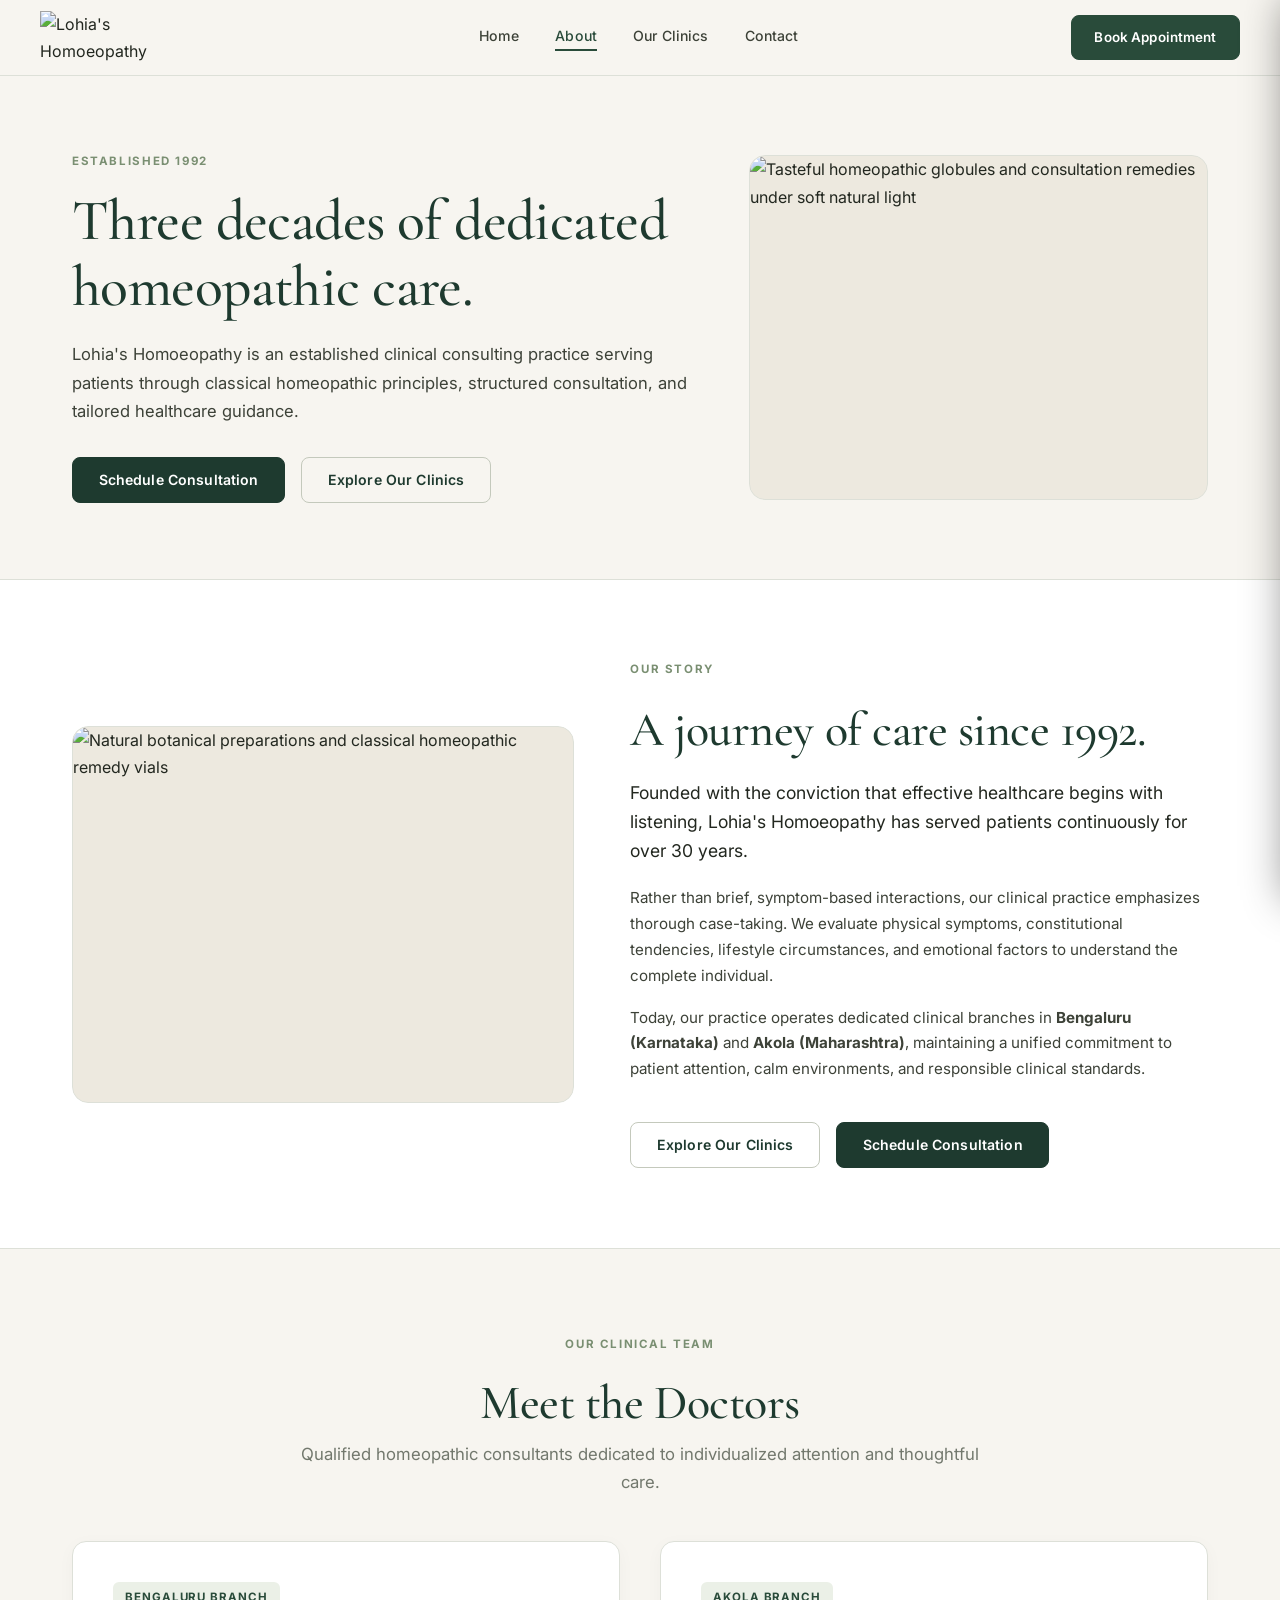
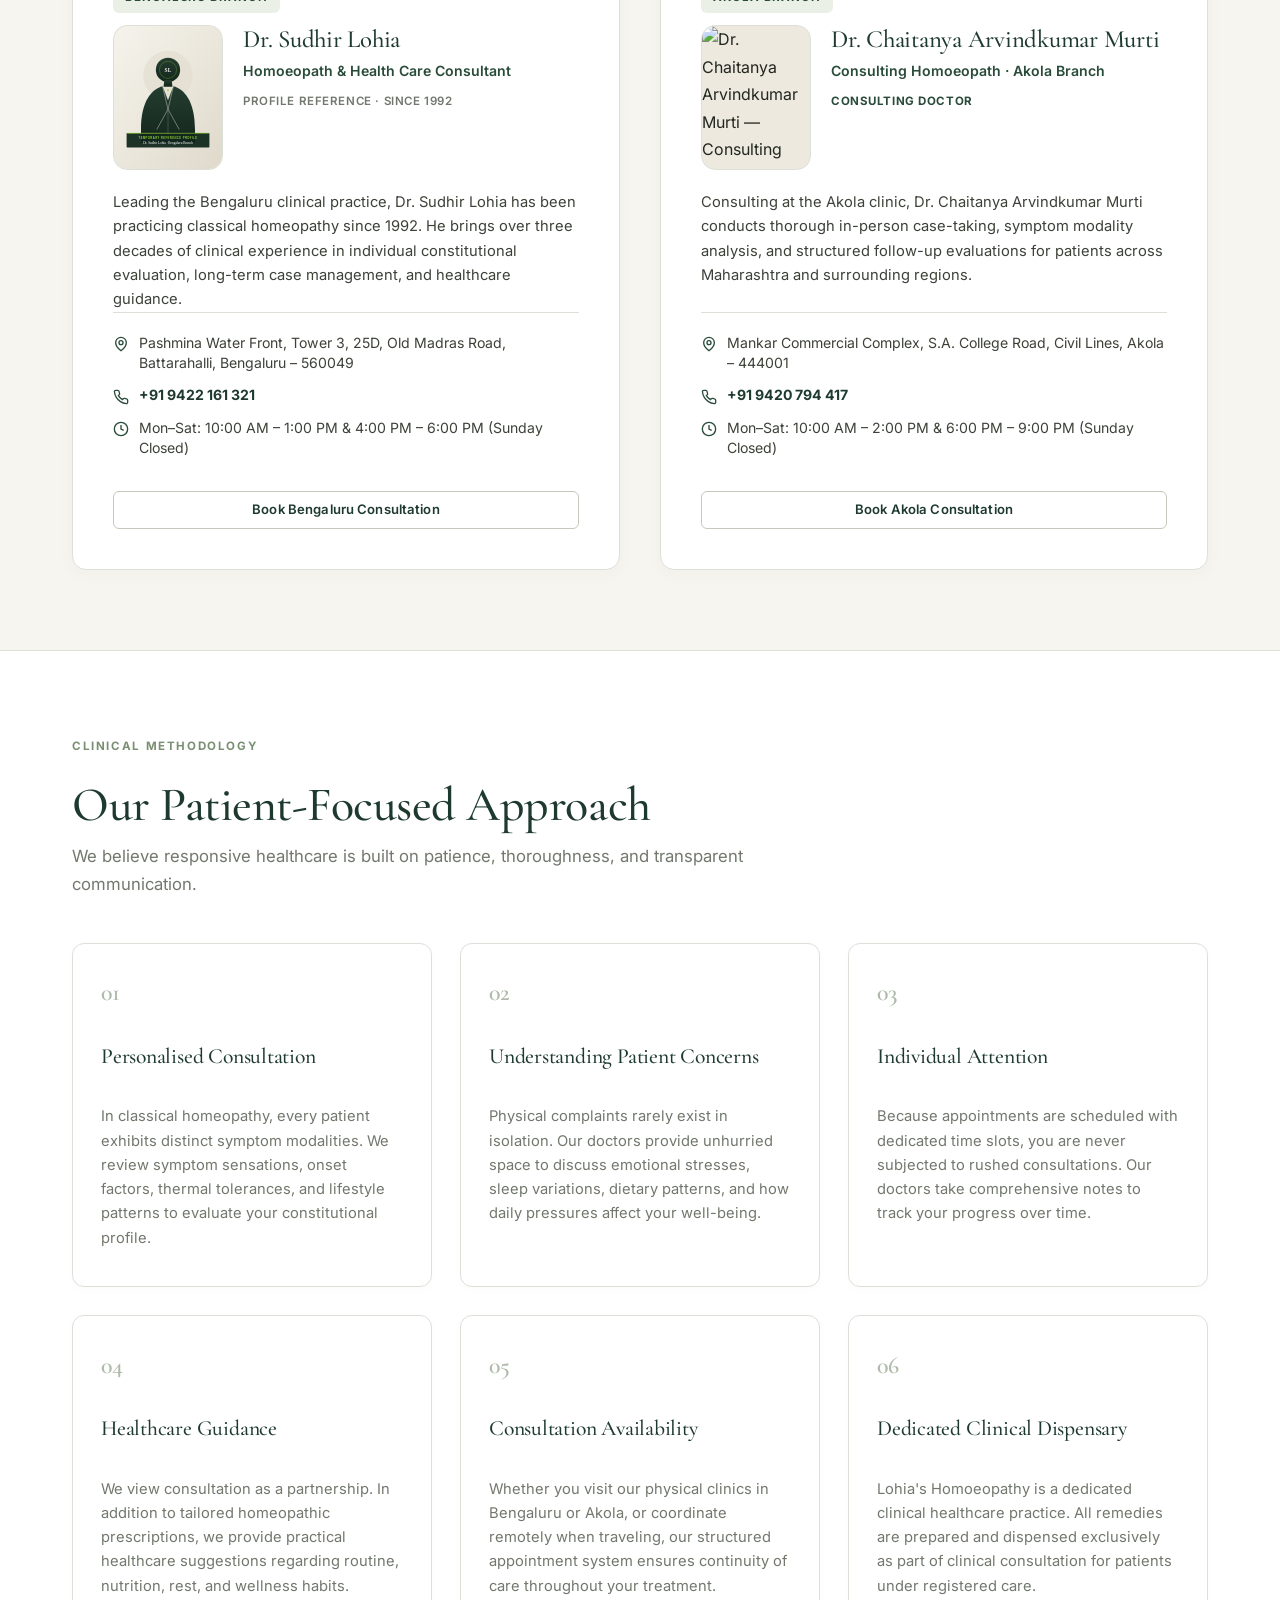
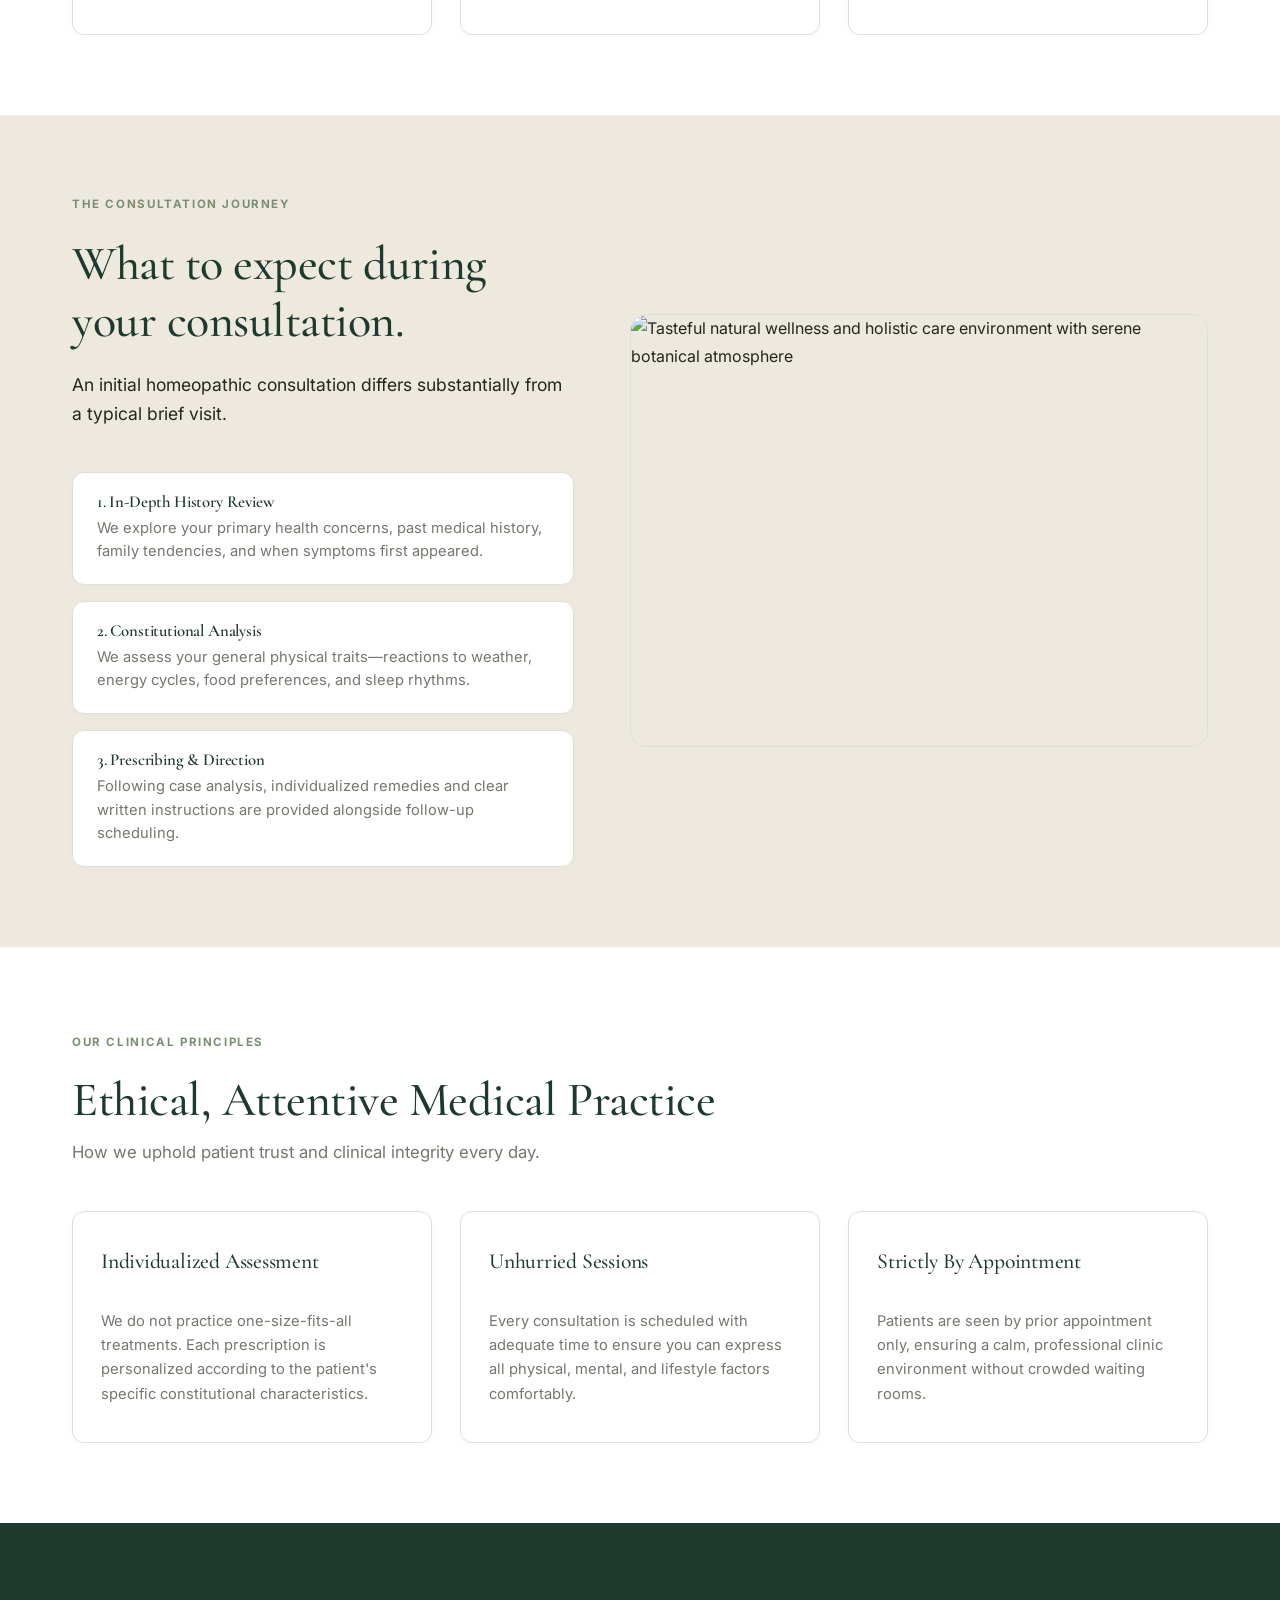
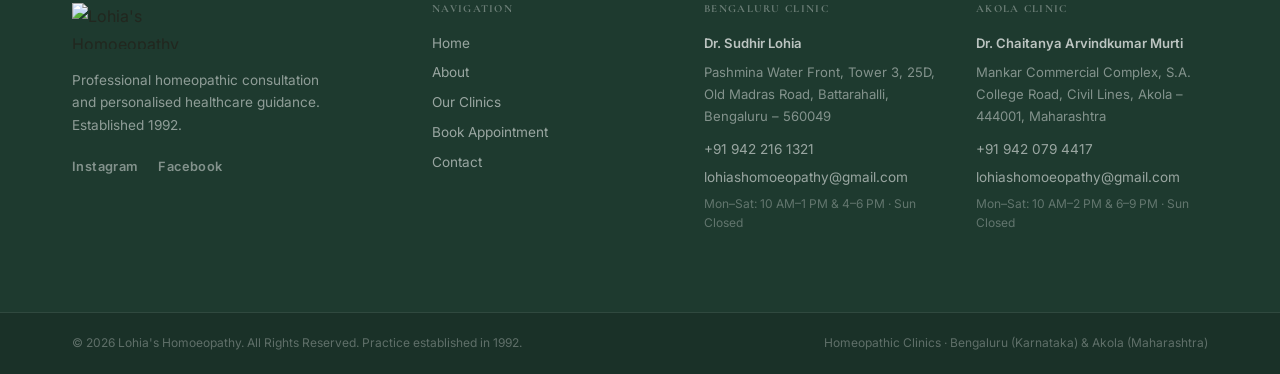
==== commit 7f058248: "feat: add botanical editorial CSS framework, frontend assets, and page updates" ====
--- a/about.html
+++ b/about.html
@@ -8,11 +8,6 @@
   <meta name="description"
     content="Learn about Lohia's Homoeopathy, established in 1992. Dr. Sudhir Lohia (Bengaluru) and Dr. Chaitanya Arvindkumar Murti (Akola) provide classical homeopathic consultation and healthcare guidance.">
   <meta name="keywords"
-    content="About Dr Sudhir Lohia, Dr Chaitanya Arvindkumar Murti, Lohia's Homoeopathy history, classical homeopathy Bengaluru, homeopathic clinic Akola">
-  <title>About Lohia's Homoeopathy | Doctors, Heritage &amp; Approach</title>
-  <meta name="description"
-    content="Learn about Lohia's Homoeopathy, established in 1992. Dr. Sudhir Lohia (Bengaluru) and Dr. Chaitanya Arvindkumar Murti (Akola) provide classical homeopathic consultation and healthcare guidance.">
-  <meta name="keywords"
     content="About Dr Sudhir Lohia, Dr Chaitanya Arvindkumar Murti, Lohia's Homoeopathy history, classical homeopathy Bengaluru, homeopathic clinic Akola, homeopathic approach">
   <link rel="canonical" href="https://www.lohiashomoeopathy.com/about.html">
 
@@ -38,7 +33,9 @@
 <body>
 
   <a href="#mainContent" class="skip-link">Skip to main content</a>
-<header class="site-header" id="siteHeader">
+
+  <!-- Header -->
+  <header class="site-header" id="siteHeader">
     <div class="header-inner">
       <a href="index.html" class="brand" aria-label="Lohia's Homoeopathy Home">
         <img src="https://res.cloudinary.com/mgkpr2it/image/upload/v1795220510/fdc22116-5a44-416c-9e67-ab1f7a3a4d89.png" alt="Lohia's Homoeopathy" class="brand-logo" width="160" height="52">
@@ -58,52 +55,73 @@
     </div>
   </header>
 
-  <div class="mobile-backdrop" id="mobileBackdrop"></div>
-  <aside class="mobile-drawer" id="mobileDrawer" aria-label="Mobile Navigation">
-    <div class="mobile-drawer-top">
-      <a href="index.html" class="brand">
-        <img src="https://res.cloudinary.com/mgkpr2it/image/upload/v1795220510/fdc22116-5a44-416c-9e67-ab1f7a3a4d89.png" alt="Lohia's Homoeopathy" class="brand-logo" width="130" height="42">
-      </a>
-      <button type="button" class="mobile-close" id="mobileClose" aria-label="Close menu">
-        <svg width="22" height="22" viewBox="0 0 24 24" fill="none" stroke="currentColor" stroke-width="1.5"><line x1="18" y1="6" x2="6" y2="18"/><line x1="6" y1="6" x2="18" y2="18"/></svg>
-      </button>
+  <!-- Mobile Navigation Drawer -->
+  <div class="mobile-drawer-backdrop" id="mobileDrawerBackdrop"></div>
+  <aside class="mobile-editorial-drawer" id="mobileEditorialDrawer" aria-label="Mobile Navigation">
+    <div>
+      <div class="drawer-head">
+        <a href="index.html">
+          <img
+            src="https://res.cloudinary.com/mgkpr2it/image/upload/v1795220510/fdc22116-5a44-416c-9e67-ab1f7a3a4d89.png"
+            alt="Lohia's Homoeopathy" class="header-logo-img" width="140" height="42">
+        </a>
+        <button type="button" class="drawer-close" id="mobileDrawerClose" aria-label="Close menu">
+          <svg width="24" height="24" viewBox="0 0 24 24" fill="none" stroke="currentColor" stroke-width="1.75">
+            <line x1="18" y1="6" x2="6" y2="18" />
+            <line x1="6" y1="6" x2="18" y2="18" />
+          </svg>
+        </button>
+      </div>
+
+      <nav class="drawer-nav">
+        <a href="index.html">Home</a>
+        <a href="about.html" class="active">About &amp; Doctors</a>
+        <a href="clinics.html">Our Clinics</a>
+        <a href="contact.html">Contact</a>
+      </nav>
     </div>
-    <nav class="mobile-nav">
-      <a href="index.html" class="mobile-nav-link">Home</a>
-      <a href="about.html" class="mobile-nav-link active">About</a>
-      <a href="clinics.html" class="mobile-nav-link">Our Clinics</a>
-      <a href="contact.html" class="mobile-nav-link">Contact</a>
-    </nav>
-    <div class="mobile-drawer-foot">
-      <a href="appointment.html" class="btn-primary-full">Book Appointment</a>
-      <div class="mobile-contact-line">
-        <a href="tel:+919422161321">+91 9422 161 321</a>
-        <span>&middot;</span>
-        <a href="tel:+919420794417">+91 9420 794 417</a>
+
+    <div class="drawer-foot">
+      <a href="appointment.html" class="btn-drawer-cta">Book Consultation</a>
+      <div class="branch-nums">
+        <div><strong>Bengaluru:</strong> <a href="tel:+919422161321" style="color: inherit; text-decoration: none;">+91 9422 161 321</a></div>
+        <div><strong>Akola:</strong> <a href="tel:+919420794417" style="color: inherit; text-decoration: none;">+91 9420 794 417</a></div>
+        <div class="drawer-timing-note">Bengaluru: Mon–Sat 10am–1pm &amp; 4pm–6pm · Sun Closed</div>
       </div>
     </div>
   </aside>
 
   <main id="mainContent">
-    <!-- Page Header -->
-    <section class="section section-light-sage"
-      style="padding-top: var(--space-xl); padding-bottom: var(--space-xl); border-bottom: 1px solid var(--color-border);">
-      <div class="container">
-        <span class="eyebrow">Established 1992</span>
-        <h1 style="max-width: 780px; margin-bottom: 1rem;">Three decades of dedicated homeopathic care.</h1>
-        <p class="lead" style="max-width: 680px;">
-          Lohia's Homoeopathy is an established clinical consulting practice serving patients through classical
-          homeopathic principles, structured consultation, and tailored healthcare guidance.
-        </p>
-      </div>
-    </section>
-
-    <!-- Heritage & Story -->
-    <section class="section">
+    <!-- 1. ABOUT HERO SECTION -->
+    <section class="section section-light-sage about-hero">
+      <div class="container about-hero-grid">
+        <div class="about-hero-text">
+          <span class="eyebrow">Established 1992</span>
+          <h1 class="about-hero-title">Three decades of dedicated homeopathic care.</h1>
+          <p class="lead about-hero-lead">
+            Lohia's Homoeopathy is an established clinical consulting practice serving patients through classical
+            homeopathic principles, structured consultation, and tailored healthcare guidance.
+          </p>
+          <div class="btn-group about-hero-actions">
+            <a href="appointment.html" class="btn btn-primary">Schedule Consultation</a>
+            <a href="clinics.html" class="btn btn-secondary">Explore Our Clinics</a>
+          </div>
+        </div>
+        <div class="about-hero-visual">
+          <div class="about-hero-frame reveal-on-scroll">
+            <img src="https://images.unsplash.com/photo-1608571423902-eed4a5ad8108?auto=format&fit=crop&w=1000&q=80"
+              alt="Tasteful homeopathic globules and consultation remedies under soft natural light" width="560" height="420">
+          </div>
+        </div>
+      </div>
+    </section>
+
+    <!-- 2. HERITAGE SECTION -->
+    <section class="section section-white" id="heritageStory">
       <div class="container heritage-grid">
         <div class="heritage-image-frame reveal-on-scroll">
-          <img src="https://images.unsplash.com/photo-1576091160399-112ba8d25d1d?auto=format&fit=crop&w=1000&q=80"
-            alt="Clinical case taking and consultation setup" width="520" height="440">
+          <img src="https://images.unsplash.com/photo-1512069772995-ec65ed45afd6?auto=format&fit=crop&w=1000&q=80"
+            alt="Natural botanical preparations and classical homeopathic remedy vials" width="520" height="440">
         </div>
 
         <div class="heritage-text-col reveal-on-scroll">
@@ -132,8 +150,8 @@
       </div>
     </section>
 
-    <!-- Doctors Section -->
-    <section class="doctors-section">
+    <!-- 3. DOCTORS SECTION -->
+    <section class="doctors-section" id="doctorsTeam">
       <div class="container">
         <div class="section-header text-center reveal-on-scroll">
           <span class="eyebrow">Our Clinical Team</span>
@@ -146,8 +164,16 @@
           <div class="doctor-card reveal-on-scroll">
             <div>
               <span class="doctor-branch-pill">Bengaluru Branch</span>
-              <h3 class="doctor-card-name">Dr. Sudhir Lohia</h3>
-              <p class="doctor-card-title">Homoeopath &amp; Health Care Consultant</p>
+              <div class="doctor-header-row">
+                <div class="doctor-avatar-wrap">
+                  <img src="assets/images/doctor-placeholder-lohia.svg" alt="Dr. Sudhir Lohia — Profile Reference" width="110" height="145">
+                </div>
+                <div class="doctor-info-col">
+                  <h3 class="doctor-card-name">Dr. Sudhir Lohia</h3>
+                  <p class="doctor-card-title">Homoeopath &amp; Health Care Consultant</p>
+                  <span class="doctor-badge-tag tag-reference">Profile Reference · Since 1992</span>
+                </div>
+              </div>
               <p class="doctor-card-desc">
                 Leading the Bengaluru clinical practice, Dr. Sudhir Lohia has been practicing classical homeopathy since
                 1992. He brings over three decades of clinical experience in individual constitutional evaluation,
@@ -160,14 +186,14 @@
                   <path d="M20 10c0 6-8 12-8 12s-8-6-8-12a8 8 0 0 1 16 0Z" />
                   <circle cx="12" cy="10" r="3" />
                 </svg>
-                <span>Pashmina Water Front, Battarahalli, Bengaluru</span>
+                <span>Pashmina Water Front, Tower 3, 25D, Old Madras Road, Battarahalli, Bengaluru – 560049</span>
               </div>
               <div class="doctor-meta-row">
                 <svg width="16" height="16" viewBox="0 0 24 24" fill="none" stroke="currentColor" stroke-width="2">
                   <path
                     d="M22 16.92v3a2 2 0 0 1-2.18 2 19.79 19.79 0 0 1-8.63-3.07 19.5 19.5 0 0 1-6-6 19.79 19.79 0 0 1-3.07-8.67A2 2 0 0 1 4.11 2h3a2 2 0 0 1 2 1.72 12.84 12.84 0 0 0 .7 2.81 2 2 0 0 1-.45 2.11L8.09 9.91a16 16 0 0 0 6 6l1.27-1.27a2 2 0 0 1 2.11-.45 12.84 12.84 0 0 0 2.81.7A2 2 0 0 1 22 16.92z" />
                 </svg>
-                <a href="tel:+919422161321"><strong>+91 9422161321</strong></a>
+                <a href="tel:+919422161321"><strong>+91 9422 161 321</strong></a>
               </div>
               <div class="doctor-meta-row">
                 <svg width="16" height="16" viewBox="0 0 24 24" fill="none" stroke="currentColor" stroke-width="2">
@@ -177,7 +203,7 @@
                 <span>Mon–Sat: 10:00 AM – 1:00 PM &amp; 4:00 PM – 6:00 PM (Sunday Closed)</span>
               </div>
               <div class="doctor-card-actions">
-                <a href="appointment.html?branch=bengaluru" class="btn btn-secondary btn-sm" style="width: 100%;">
+                <a href="appointment.html?branch=bengaluru" class="btn btn-secondary btn-sm">
                   Book Bengaluru Consultation
                 </a>
               </div>
@@ -188,8 +214,16 @@
           <div class="doctor-card reveal-on-scroll">
             <div>
               <span class="doctor-branch-pill">Akola Branch</span>
-              <h3 class="doctor-card-name">Dr. Chaitanya Arvindkumar Murti</h3>
-              <p class="doctor-card-title">Consulting Homoeopath · Akola Branch</p>
+              <div class="doctor-header-row">
+                <div class="doctor-avatar-wrap">
+                  <img src="https://res.cloudinary.com/mgkpr2it/image/upload/v1795217578/download.jpg" alt="Dr. Chaitanya Arvindkumar Murti — Consulting Homoeopath" width="110" height="145">
+                </div>
+                <div class="doctor-info-col">
+                  <h3 class="doctor-card-name">Dr. Chaitanya Arvindkumar Murti</h3>
+                  <p class="doctor-card-title">Consulting Homoeopath · Akola Branch</p>
+                  <span class="doctor-badge-tag tag-consulting">Consulting Doctor</span>
+                </div>
+              </div>
               <p class="doctor-card-desc">
                 Consulting at the Akola clinic, Dr. Chaitanya Arvindkumar Murti conducts thorough in-person case-taking,
                 symptom modality analysis, and structured follow-up evaluations for patients across Maharashtra and
@@ -202,24 +236,24 @@
                   <path d="M20 10c0 6-8 12-8 12s-8-6-8-12a8 8 0 0 1 16 0Z" />
                   <circle cx="12" cy="10" r="3" />
                 </svg>
-                <span>Mankar Commercial Complex, Civil Lines, Akola</span>
+                <span>Mankar Commercial Complex, S.A. College Road, Civil Lines, Akola – 444001</span>
               </div>
               <div class="doctor-meta-row">
                 <svg width="16" height="16" viewBox="0 0 24 24" fill="none" stroke="currentColor" stroke-width="2">
                   <path
                     d="M22 16.92v3a2 2 0 0 1-2.18 2 19.79 19.79 0 0 1-8.63-3.07 19.5 19.5 0 0 1-6-6 19.79 19.79 0 0 1-3.07-8.67A2 2 0 0 1 4.11 2h3a2 2 0 0 1 2 1.72 12.84 12.84 0 0 0 .7 2.81 2 2 0 0 1-.45 2.11L8.09 9.91a16 16 0 0 0 6 6l1.27-1.27a2 2 0 0 1 2.11-.45 12.84 12.84 0 0 0 2.81.7A2 2 0 0 1 22 16.92z" />
                 </svg>
-                <a href="tel:+919420794417"><strong>+91 9420794417</strong></a>
+                <a href="tel:+919420794417"><strong>+91 9420 794 417</strong></a>
               </div>
               <div class="doctor-meta-row">
                 <svg width="16" height="16" viewBox="0 0 24 24" fill="none" stroke="currentColor" stroke-width="2">
                   <circle cx="12" cy="12" r="10" />
                   <polyline points="12 6 12 12 16 14" />
                 </svg>
-                <span>Mon–Sat: 10am–2pm &amp; 6pm–9pm (Sun Closed)</span>
+                <span>Mon–Sat: 10:00 AM – 2:00 PM &amp; 6:00 PM – 9:00 PM (Sunday Closed)</span>
               </div>
               <div class="doctor-card-actions">
-                <a href="appointment.html?branch=akola" class="btn btn-secondary btn-sm" style="width: 100%;">
+                <a href="appointment.html?branch=akola" class="btn btn-secondary btn-sm">
                   Book Akola Consultation
                 </a>
               </div>
@@ -229,7 +263,7 @@
       </div>
     </section>
 
-    <!-- INTEGRATED CLINICAL APPROACH & METHODOLOGY -->
+    <!-- 4. CLINICAL METHODOLOGY -->
     <section class="section section-white">
       <div class="container">
         <div class="section-header reveal-on-scroll">
@@ -296,7 +330,7 @@
       </div>
     </section>
 
-    <!-- The Consultation Journey -->
+    <!-- 5. THE CONSULTATION JOURNEY -->
     <section class="section section-light-sage">
       <div class="container heritage-grid">
         <div class="heritage-text-col reveal-on-scroll">
@@ -305,36 +339,30 @@
           <p class="lead">
             An initial homeopathic consultation differs substantially from a typical brief visit.
           </p>
-          <div style="display: flex; flex-direction: column; gap: 1rem; margin-top: 1.5rem;">
-            <div
-              style="padding: 1.25rem; background: var(--color-white); border: 1px solid var(--color-border); border-radius: var(--radius-sm);">
-              <h4 style="margin-bottom: 0.35rem; color: var(--color-primary-dark);">1. In-Depth History Review</h4>
-              <p style="font-size: 0.92rem; color: var(--color-muted-grey); margin: 0;">We explore your primary health
-                concerns, past medical history, family tendencies, and when symptoms first appeared.</p>
-            </div>
-            <div
-              style="padding: 1.25rem; background: var(--color-white); border: 1px solid var(--color-border); border-radius: var(--radius-sm);">
-              <h4 style="margin-bottom: 0.35rem; color: var(--color-primary-dark);">2. Constitutional Analysis</h4>
-              <p style="font-size: 0.92rem; color: var(--color-muted-grey); margin: 0;">We assess your general physical
-                traits—reactions to weather, energy cycles, food preferences, and sleep rhythms.</p>
-            </div>
-            <div
-              style="padding: 1.25rem; background: var(--color-white); border: 1px solid var(--color-border); border-radius: var(--radius-sm);">
-              <h4 style="margin-bottom: 0.35rem; color: var(--color-primary-dark);">3. Prescribing &amp; Direction</h4>
-              <p style="font-size: 0.92rem; color: var(--color-muted-grey); margin: 0;">Following case analysis,
-                individualized remedies and clear written instructions are provided alongside follow-up scheduling.</p>
+          <div class="journey-list">
+            <div class="journey-card">
+              <h4>1. In-Depth History Review</h4>
+              <p>We explore your primary health concerns, past medical history, family tendencies, and when symptoms first appeared.</p>
+            </div>
+            <div class="journey-card">
+              <h4>2. Constitutional Analysis</h4>
+              <p>We assess your general physical traits—reactions to weather, energy cycles, food preferences, and sleep rhythms.</p>
+            </div>
+            <div class="journey-card">
+              <h4>3. Prescribing &amp; Direction</h4>
+              <p>Following case analysis, individualized remedies and clear written instructions are provided alongside follow-up scheduling.</p>
             </div>
           </div>
         </div>
 
         <div class="heritage-image-frame reveal-on-scroll">
-          <img src="https://images.unsplash.com/photo-1584308666744-24d5c474f2ae?auto=format&fit=crop&w=1000&q=80"
-            alt="Clinical remedy preparation and dispensing" width="520" height="440" loading="lazy">
-        </div>
-      </div>
-    </section>
-
-    <!-- Clinic Principles -->
+          <img src="https://images.unsplash.com/photo-1544367567-0f2fcb009e0b?auto=format&fit=crop&w=1000&q=80"
+            alt="Tasteful natural wellness and holistic care environment with serene botanical atmosphere" width="520" height="440" loading="lazy">
+        </div>
+      </div>
+    </section>
+
+    <!-- 6. CLINICAL PRINCIPLES -->
     <section class="section section-white">
       <div class="container">
         <div class="section-header reveal-on-scroll">
@@ -365,7 +393,7 @@
   </main>
 
   <!-- Footer -->
-    <footer class="site-footer">
+  <footer class="site-footer">
     <div class="footer-top">
       <div class="container footer-top-inner">
         <div class="footer-brand">
@@ -392,15 +420,17 @@
           <div class="footer-col">
             <h5>Bengaluru Clinic</h5>
             <p><strong>Dr. Sudhir Lohia</strong></p>
-            <p>Pashmina Water Front, T03, 25-D, Old Madras Road, Battarahalli, Bengaluru &ndash; 560049</p>
+            <p>Pashmina Water Front, Tower 3, 25D, Old Madras Road, Battarahalli, Bengaluru &ndash; 560049</p>
             <a href="tel:+919422161321">+91 942 216 1321</a>
+            <a href="mailto:lohiashomoeopathy@gmail.com" style="display:block; margin-top: 0.25rem; font-size: 0.85rem;">lohiashomoeopathy@gmail.com</a>
             <small>Mon&ndash;Sat: 10 AM&ndash;1 PM &amp; 4&ndash;6 PM &middot; Sun Closed</small>
           </div>
           <div class="footer-col">
             <h5>Akola Clinic</h5>
             <p><strong>Dr. Chaitanya Arvindkumar Murti</strong></p>
-            <p>Mankar Commercial Complex, S.A. College Road, Civil Lines, Akola &ndash; 444001</p>
+            <p>Mankar Commercial Complex, S.A. College Road, Civil Lines, Akola &ndash; 444001, Maharashtra</p>
             <a href="tel:+919420794417">+91 942 079 4417</a>
+            <a href="mailto:lohiashomoeopathy@gmail.com" style="display:block; margin-top: 0.25rem; font-size: 0.85rem;">lohiashomoeopathy@gmail.com</a>
             <small>Mon&ndash;Sat: 10 AM&ndash;2 PM &amp; 6&ndash;9 PM &middot; Sun Closed</small>
           </div>
         </div>
@@ -419,8 +449,9 @@
       <path d="m18 15-6-6-6 6" />
     </svg>
   </button>
-    <script src="js/branches.js"></script>
+
+  <script src="js/branches.js"></script>
   <script src="js/appointment.js"></script>
   <script src="js/main.js"></script>
 </body>
-</html>+</html>
--- a/css/style.css
+++ b/css/style.css
@@ -39,6 +39,17 @@
   --r-sm: 4px;
   --r-md: 8px;
 
+  /* Compatibility & Semantic Aliases */
+  --cream:               var(--ivory);
+  --cream-dark:          var(--ivory-dark);
+  --color-border:        var(--border);
+  --radius-sm:           var(--r-sm);
+  --space-xl:            var(--sp-xl);
+  --color-white:         var(--white);
+  --color-primary-dark:  var(--green-deep);
+  --color-muted-grey:    var(--muted);
+  --green-mist:          var(--green-pale);
+
   /* Transitions */
   --ease-fast:   0.18s ease;
   --ease-normal: 0.3s ease;
@@ -115,12 +126,106 @@
 .eyebrow-light { color: rgba(255,255,255,0.55); }
 .text-muted { color: var(--muted); }
 
-/* ── CONTAINER ───────────────────────────────────────────────────────────── */
+/* ── CONTAINER & SECTION SYSTEM ────────────────────────────────────────── */
 .container {
   width: 100%;
   max-width: var(--max-w);
   margin-inline: auto;
   padding-inline: 2rem;
+}
+
+.section {
+  width: 100%;
+  padding: var(--sp-xl) 0;
+  position: relative;
+  overflow-x: clip;
+}
+
+.section-white {
+  background: var(--white);
+}
+
+.section-light-sage {
+  background-color: var(--ivory);
+}
+
+.lead {
+  font-size: 1.15rem;
+  line-height: 1.7;
+  color: var(--charcoal-soft);
+  margin-bottom: 1.25rem;
+}
+
+.section-header {
+  margin-bottom: 2.75rem;
+  max-width: 720px;
+}
+
+.section-header.text-center {
+  margin-left: auto;
+  margin-right: auto;
+  text-align: center;
+}
+
+.section-header h2 {
+  margin-top: 0.35rem;
+  margin-bottom: 0.75rem;
+  font-size: clamp(2rem, 3.8vw, 3rem);
+}
+
+.section-header p {
+  font-size: 1.05rem;
+  color: var(--muted);
+  line-height: 1.65;
+}
+
+/* ── BUTTON SYSTEM ───────────────────────────────────────────────────────── */
+.btn {
+  display: inline-flex;
+  align-items: center;
+  justify-content: center;
+  gap: 0.5rem;
+  padding: 0.85rem 1.6rem;
+  font-family: var(--font-sans);
+  font-size: 0.88rem;
+  font-weight: 600;
+  letter-spacing: 0.01em;
+  border-radius: 8px;
+  text-decoration: none;
+  cursor: pointer;
+  transition: all var(--ease-fast);
+  line-height: 1.2;
+  white-space: nowrap;
+}
+
+.btn-primary {
+  background: var(--green-deep);
+  color: var(--white);
+  border: 1px solid var(--green-deep);
+}
+
+.btn-primary:hover {
+  background: var(--green-mid);
+  border-color: var(--green-mid);
+  color: var(--white);
+}
+
+.btn-secondary {
+  background: transparent;
+  color: var(--green-deep);
+  border: 1px solid var(--border-dark);
+}
+
+.btn-secondary:hover {
+  background: var(--ivory-dark);
+  border-color: var(--green-deep);
+  color: var(--green-deep);
+}
+
+.btn-sm {
+  padding: 0.65rem 1.15rem;
+  font-size: 0.82rem;
+  border-radius: 6px;
 }
 
 /* ── SCROLL REVEAL ───────────────────────────────────────────────────────── */
@@ -214,7 +319,7 @@
   font-size: 0.84rem;
   font-weight: 600;
   letter-spacing: 0.01em;
-  border-radius: var(--r-xs);
+  border-radius: 8px;
   border: 1px solid var(--green-mid);
   transition: background var(--ease-fast), border-color var(--ease-fast);
   white-space: nowrap;
@@ -242,74 +347,190 @@
   transition: all var(--ease-normal);
 }
 
-/* ── MOBILE DRAWER ───────────────────────────────────────────────────────── */
-.mobile-backdrop {
-  position: fixed; inset: 0;
-  background: rgba(30,58,47,0.4);
-  backdrop-filter: blur(4px);
-  z-index: 1000;
-  opacity: 0; visibility: hidden;
-  transition: all var(--ease-normal);
-}
-.mobile-backdrop.is-open { opacity: 1; visibility: visible; }
-
-.mobile-drawer {
+/* ── GLOBAL MOBILE NAVIGATION DRAWER (#071A12 Deep Forest Green) ──────────── */
+.mobile-backdrop,
+.mobile-drawer-backdrop {
   position: fixed;
-  top: 0; right: 0;
-  width: 300px; max-width: 85vw; height: 100%;
-  background: var(--white);
-  z-index: 1010;
-  padding: 1.75rem;
-  display: flex; flex-direction: column; justify-content: space-between;
+  inset: 0;
+  background: rgba(7, 26, 18, 0.65);
+  backdrop-filter: blur(6px);
+  -webkit-backdrop-filter: blur(6px);
+  z-index: 1090;
+  opacity: 0;
+  visibility: hidden;
+  transition: opacity 0.3s ease, visibility 0.3s ease;
+}
+.mobile-backdrop.is-open,
+.mobile-drawer-backdrop.is-open {
+  opacity: 1;
+  visibility: visible;
+}
+
+.mobile-drawer,
+.mobile-editorial-drawer {
+  position: fixed;
+  top: 0;
+  right: 0;
+  width: 320px;
+  max-width: 86vw;
+  height: 100vh;
+  height: 100dvh;
+  background: #071A12;
+  color: #FFFFFF;
+  z-index: 1100;
+  padding: 2.25rem 2rem;
+  display: flex;
+  flex-direction: column;
+  justify-content: space-between;
   transform: translateX(105%);
-  transition: transform var(--ease-smooth);
-  box-shadow: -6px 0 30px rgba(0,0,0,0.08);
-}
-.mobile-drawer.is-open { transform: translateX(0); }
-
-.mobile-drawer-top {
+  transition: transform 0.35s cubic-bezier(0.16, 1, 0.3, 1);
+  box-shadow: -10px 0 40px rgba(0, 0, 0, 0.45);
+  box-sizing: border-box;
+  overflow-y: auto;
+}
+.mobile-drawer.is-open,
+.mobile-editorial-drawer.is-open {
+  transform: translateX(0);
+}
+
+.mobile-drawer-top,
+.drawer-head {
   display: flex;
   align-items: center;
   justify-content: space-between;
-  margin-bottom: 2.5rem;
-  padding-bottom: 1.25rem;
-  border-bottom: 1px solid var(--border);
-}
-.mobile-close {
-  background: none; border: none; cursor: pointer;
-  color: var(--charcoal); padding: 0.25rem;
-}
-
-.mobile-nav { display: flex; flex-direction: column; gap: 0; }
-.mobile-nav-link {
-  font-family: var(--font-serif);
-  font-size: 1.5rem;
+  padding-bottom: 1.5rem;
+  border-bottom: 1px solid rgba(255, 255, 255, 0.1);
+}
+.mobile-drawer-top a,
+.drawer-head a {
+  display: inline-flex;
+  align-items: center;
+}
+.mobile-drawer-top .brand-logo,
+.drawer-head .header-logo-img {
+  height: 40px;
+  width: auto;
+  display: block;
+}
+
+.mobile-close,
+.drawer-close {
+  background: none;
+  border: none;
+  cursor: pointer;
+  color: #FFFFFF;
+  padding: 0.5rem;
+  display: inline-flex;
+  align-items: center;
+  justify-content: center;
+  border-radius: 4px;
+  transition: color 0.2s ease, transform 0.2s ease;
+}
+.mobile-close:hover,
+.drawer-close:hover {
+  color: #82B918;
+  transform: scale(1.05);
+}
+
+.mobile-nav,
+.drawer-nav {
+  display: flex;
+  flex-direction: column;
+  gap: 1.25rem;
+  margin-top: 2rem;
+}
+
+.mobile-nav-link,
+.drawer-nav a {
+  font-family: var(--font-serif, "Cormorant Garamond", Georgia, serif);
+  font-size: 1.75rem;
   font-weight: 500;
-  color: var(--green-deep);
-  padding: 0.65rem 0;
-  border-bottom: 1px solid var(--border);
-  transition: color var(--ease-fast);
-}
-.mobile-nav-link:last-child { border-bottom: none; }
-.mobile-nav-link:hover, .mobile-nav-link.active { color: var(--green-sage); }
-
-.mobile-drawer-foot { padding-top: 1.5rem; }
-.btn-primary-full {
-  display: block; width: 100%; text-align: center;
-  padding: 0.9rem;
-  background: var(--green-mid); color: var(--white);
-  font-size: 0.9rem; font-weight: 600;
-  border-radius: var(--r-xs);
-  margin-bottom: 1rem;
-  transition: background var(--ease-fast);
-}
-.btn-primary-full:hover { background: var(--green-deep); color: var(--white); }
+  line-height: 1.25;
+  color: #DDE7DF;
+  text-decoration: none;
+  transition: color 0.2s ease, transform 0.2s ease;
+  display: inline-block;
+  padding: 0.15rem 0;
+  border-bottom: none;
+}
+.mobile-nav-link:hover,
+.drawer-nav a:hover {
+  color: #82B918;
+  transform: translateX(4px);
+}
+.mobile-nav-link.active,
+.drawer-nav a.active {
+  color: #82B918;
+  font-weight: 600;
+}
+
+.mobile-drawer-foot,
+.drawer-foot {
+  padding-top: 1.75rem;
+  border-top: 1px solid rgba(255, 255, 255, 0.1);
+  margin-top: auto;
+}
+
+.btn-primary-full,
+.btn-drawer-cta {
+  display: block;
+  width: 100%;
+  text-align: center;
+  padding: 0.85rem 1rem;
+  background: #82B918;
+  color: #071A12 !important;
+  font-family: var(--font-sans, "Inter", sans-serif);
+  font-size: 0.95rem;
+  font-weight: 700;
+  letter-spacing: 0.02em;
+  border-radius: 8px;
+  text-decoration: none;
+  margin-bottom: 1.25rem;
+  box-shadow: 0 4px 14px rgba(130, 185, 24, 0.28);
+  transition: transform 0.2s ease, box-shadow 0.2s ease, background 0.2s ease;
+}
+.btn-primary-full:hover,
+.btn-drawer-cta:hover {
+  background: #92cd1d;
+  color: #071A12 !important;
+  transform: translateY(-1px);
+  box-shadow: 0 6px 18px rgba(130, 185, 24, 0.35);
+}
+
+.branch-nums,
 .mobile-contact-line {
-  display: flex; align-items: center; gap: 0.5rem;
-  font-size: 0.8rem; color: var(--muted);
-  flex-wrap: wrap;
-}
-.mobile-contact-line a { color: var(--green-mid); }
+  display: flex;
+  flex-direction: column;
+  gap: 0.5rem;
+  font-family: var(--font-sans, "Inter", sans-serif);
+  font-size: 0.85rem;
+  line-height: 1.5;
+  color: #9AB0A1;
+}
+
+.branch-nums strong,
+.mobile-contact-line strong {
+  color: #FFFFFF;
+  font-weight: 600;
+}
+
+.branch-nums a,
+.mobile-contact-line a {
+  color: #DDE7DF;
+  text-decoration: none;
+  transition: color 0.2s ease;
+}
+.branch-nums a:hover,
+.mobile-contact-line a:hover {
+  color: #82B918;
+}
+
+.drawer-timing-note {
+  font-size: 0.75rem;
+  color: #82B918;
+  margin-top: 0.35rem;
+  line-height: 1.4;
+}
 
 /* ═══════════════════════════════════════════════════════════════════════════
    HERO — EDITORIAL SPLIT
@@ -1675,7 +1896,135 @@
   text-align: center;
 }
 
-/* Doctors Grid (about.html) */
+/* ═══════════════════════════════════════════════════════════════════════════
+   ABOUT PAGE EDITORIAL SYSTEM (about.html)
+   ═══════════════════════════════════════════════════════════════════════════ */
+
+/* 1. About Hero Section */
+.about-hero {
+  border-bottom: 1px solid var(--border);
+  padding-top: clamp(2.75rem, 6vw, 4.75rem);
+  padding-bottom: clamp(2.75rem, 6vw, 4.75rem);
+  background-color: var(--ivory);
+}
+
+.about-hero-grid {
+  display: grid;
+  grid-template-columns: 1.15fr 0.85fr;
+  gap: 3.5rem;
+  align-items: center;
+}
+
+.about-hero-text {
+  display: flex;
+  flex-direction: column;
+  align-items: flex-start;
+}
+
+.about-hero-title {
+  margin-bottom: 1.25rem;
+  font-size: clamp(2.2rem, 4.5vw, 3.6rem);
+  line-height: 1.15;
+  color: var(--green-deep);
+}
+
+.about-hero-lead {
+  font-size: clamp(1rem, 1.3vw, 1.15rem);
+  line-height: 1.7;
+  color: var(--charcoal-soft);
+  margin-bottom: 2rem;
+  max-width: 620px;
+}
+
+.about-hero-actions {
+  display: flex;
+  gap: 1rem;
+  flex-wrap: wrap;
+}
+
+.about-hero-frame {
+  position: relative;
+  width: 100%;
+  aspect-ratio: 4 / 3;
+  border-radius: 16px;
+  overflow: hidden;
+  -webkit-mask-image: -webkit-radial-gradient(white, black);
+  border: 1px solid var(--border);
+  box-shadow: 0 4px 18px rgba(30, 58, 47, 0.04);
+  background: var(--ivory-dark);
+}
+
+.about-hero-frame img {
+  width: 100%;
+  height: 100%;
+  object-fit: cover;
+  border-radius: inherit;
+  display: block;
+}
+
+/* 2. Heritage Section */
+.heritage-grid {
+  display: grid;
+  grid-template-columns: 1fr 1.15fr;
+  gap: 3.5rem;
+  align-items: center;
+}
+
+.heritage-image-frame {
+  position: relative;
+  width: 100%;
+  aspect-ratio: 4 / 3;
+  border-radius: 16px;
+  overflow: hidden;
+  -webkit-mask-image: -webkit-radial-gradient(white, black);
+  border: 1px solid var(--border);
+  box-shadow: 0 4px 18px rgba(30, 58, 47, 0.04);
+  background: var(--ivory-dark);
+}
+
+.heritage-image-frame img {
+  width: 100%;
+  height: 100%;
+  object-fit: cover;
+  border-radius: inherit;
+  display: block;
+}
+
+.heritage-text-col {
+  display: flex;
+  flex-direction: column;
+  justify-content: center;
+}
+
+.heritage-text-col h2 {
+  font-size: clamp(2rem, 3.8vw, 3rem);
+  margin-top: 0.35rem;
+  margin-bottom: 1.25rem;
+  line-height: 1.18;
+}
+
+.heritage-text-col .lead {
+  font-size: 1.1rem;
+  line-height: 1.65;
+  color: var(--charcoal);
+  margin-bottom: 1.25rem;
+}
+
+.heritage-text-col p.text-muted {
+  font-size: 0.95rem;
+  line-height: 1.7;
+  color: var(--charcoal-soft);
+  margin-bottom: 1rem;
+}
+
+/* 3. Doctors Section */
+.doctors-section {
+  padding: var(--sp-xl) 0;
+  background: var(--ivory);
+  border-top: 1px solid var(--border);
+  border-bottom: 1px solid var(--border);
+}
+
 .doctors-grid {
   display: grid;
   grid-template-columns: repeat(2, 1fr);
@@ -1686,10 +2035,45 @@
   background: var(--white);
   border: 1px solid var(--border);
   padding: 2.5rem;
-  border-radius: var(--radius-sm);
+  border-radius: 14px;
   display: flex;
   flex-direction: column;
   justify-content: space-between;
+  box-shadow: 0 4px 18px rgba(30, 58, 47, 0.03);
+}
+
+.doctor-header-row {
+  display: flex;
+  gap: 1.25rem;
+  align-items: flex-start;
+  margin-bottom: 1.25rem;
+}
+
+.doctor-avatar-wrap {
+  width: 110px;
+  height: 145px;
+  min-width: 110px;
+  max-width: 110px;
+  border-radius: 14px;
+  overflow: hidden;
+  -webkit-mask-image: -webkit-radial-gradient(white, black);
+  border: 1px solid var(--border);
+  background: var(--ivory-dark);
+  flex-shrink: 0;
+  box-shadow: 0 2px 8px rgba(30, 58, 47, 0.04);
+}
+
+.doctor-avatar-wrap img {
+  width: 100%;
+  height: 100%;
+  object-fit: cover;
+  border-radius: inherit;
+  display: block;
+}
+
+.doctor-info-col {
+  flex: 1;
+  min-width: 0;
 }
 
 .doctor-branch-pill {
@@ -1698,17 +2082,18 @@
   font-weight: 700;
   text-transform: uppercase;
   letter-spacing: 0.08em;
-  color: var(--green-deep);
-  background: var(--green-mist);
-  padding: 0.25rem 0.65rem;
-  border-radius: 2px;
-  margin-bottom: 1rem;
+  color: var(--green-mid);
+  background: var(--green-pale);
+  padding: 0.35rem 0.75rem;
+  border-radius: 6px;
+  margin-bottom: 0.75rem;
   width: fit-content;
 }
 
 .doctor-card-name {
   font-family: var(--font-serif);
-  font-size: 1.6rem;
+  font-size: 1.55rem;
+  line-height: 1.2;
   color: var(--green-deep);
   margin-bottom: 0.35rem;
 }
@@ -1717,13 +2102,32 @@
   font-size: 0.88rem;
   font-weight: 600;
   color: var(--green-mid);
-  margin-bottom: 1rem;
+  margin-bottom: 0.35rem;
+  line-height: 1.4;
+}
+
+.doctor-badge-tag {
+  font-size: 0.72rem;
+  text-transform: uppercase;
+  font-weight: 600;
+  letter-spacing: 0.05em;
+  display: inline-block;
+  border-radius: 4px;
+}
+
+.doctor-badge-tag.tag-reference {
+  color: var(--muted);
+}
+
+.doctor-badge-tag.tag-consulting {
+  color: var(--green-mid);
+  font-weight: 700;
 }
 
 .doctor-card-desc {
-  font-size: 0.9rem;
+  font-size: 0.92rem;
   line-height: 1.65;
-  color: var(--charcoal);
+  color: var(--charcoal-soft);
   margin-bottom: 1.5rem;
 }
 
@@ -1737,26 +2141,40 @@
 
 .doctor-meta-row {
   display: flex;
-  align-items: center;
+  align-items: flex-start;
   gap: 0.65rem;
-  font-size: 0.85rem;
-  color: var(--charcoal);
+  font-size: 0.88rem;
+  color: var(--charcoal-soft);
+  line-height: 1.45;
 }
 
 .doctor-meta-row svg {
+  width: 16px;
+  height: 16px;
+  flex-shrink: 0;
   color: var(--green-mid);
-  flex-shrink: 0;
+  margin-top: 0.2rem;
 }
 
 .doctor-meta-row a {
   color: var(--green-deep);
+  text-decoration: none;
+  font-weight: 600;
+}
+
+.doctor-meta-row a:hover {
+  text-decoration: underline;
 }
 
 .doctor-card-actions {
-  margin-top: 0.75rem;
-}
-
-/* Clinical Approach Methodology Grid (about.html) */
+  margin-top: 1.25rem;
+}
+
+.doctor-card-actions .btn {
+  width: 100%;
+}
+
+/* 4. Clinical Approach & Methodology */
 .approach-grid {
   display: grid;
   grid-template-columns: repeat(3, 1fr);
@@ -1766,31 +2184,458 @@
 .approach-item {
   background: var(--white);
   border: 1px solid var(--border);
-  padding: 2rem 1.6rem;
-  border-radius: var(--radius-sm);
-  display: flex;
-  flex-direction: column;
+  padding: 2.25rem 1.75rem;
+  border-radius: 12px;
+  display: flex;
+  flex-direction: column;
+  align-items: flex-start;
+  box-shadow: 0 2px 10px rgba(30, 58, 47, 0.02);
+  transition: transform var(--ease-fast), box-shadow var(--ease-fast);
+}
+
+.approach-item:hover {
+  transform: translateY(-2px);
+  box-shadow: 0 6px 18px rgba(30, 58, 47, 0.05);
 }
 
 .approach-num {
   font-family: var(--font-serif);
-  font-size: 1.4rem;
+  font-size: 1.5rem;
   font-weight: 600;
-  color: var(--green-deep);
-  margin-bottom: 0.75rem;
+  color: var(--green-sage);
+  line-height: 1;
+  margin-bottom: 0.85rem;
   display: block;
 }
 
 .approach-item h3 {
   font-family: var(--font-serif);
-  font-size: 1.2rem;
+  font-size: 1.35rem;
   color: var(--green-deep);
-  margin-bottom: 0.6rem;
+  margin-bottom: 0.65rem;
+  line-height: 1.25;
 }
 
 .approach-item p {
-  font-size: 0.88rem;
-  line-height: 1.6;
+  font-size: 0.92rem;
+  line-height: 1.65;
   color: var(--muted);
   margin: 0;
-}
+  width: 100%;
+}
+
+/* 5. Consultation Journey */
+.journey-list {
+  display: flex;
+  flex-direction: column;
+  gap: 1rem;
+  margin-top: 1.5rem;
+}
+
+.journey-card {
+  padding: 1.25rem 1.5rem;
+  background: var(--white);
+  border: 1px solid var(--border);
+  border-radius: 12px;
+  box-shadow: 0 2px 8px rgba(30, 58, 47, 0.02);
+}
+
+.journey-card h4 {
+  margin-bottom: 0.35rem;
+  color: var(--green-deep);
+  font-size: 1.05rem;
+}
+
+.journey-card p {
+  font-size: 0.92rem;
+  color: var(--muted);
+  margin: 0;
+  line-height: 1.6;
+}
+
+/* ==========================================================================
+   PATIENT REVIEWS SECTION — "WHAT OUR PATIENTS SAY"
+   Brand Palette: Deep Forest Green (#07501F, #071A12), Lime Green (#82B918), Warm Ivory (#F8F7F0)
+   Cards: 12-16px rounded corners, responsive carousel with touch swipe & multiple desktop view
+   ========================================================================== */
+.patient-reviews-section {
+  background: var(--ivory, #F8F7F0);
+  padding: 5rem 0;
+  border-bottom: 1px solid var(--border, #D8D2C2);
+  position: relative;
+  overflow: hidden;
+}
+
+.reviews-section-header {
+  display: flex;
+  align-items: flex-end;
+  justify-content: space-between;
+  gap: 2rem;
+  margin-bottom: 2.75rem;
+}
+
+.reviews-header-text .editorial-tag {
+  display: inline-block;
+  font-family: var(--font-sans, "Inter", sans-serif);
+  font-size: 0.75rem;
+  font-weight: 700;
+  text-transform: uppercase;
+  letter-spacing: 0.12em;
+  color: #82B918;
+  background: rgba(130, 185, 24, 0.12);
+  padding: 0.35rem 0.85rem;
+  border-radius: 4px;
+  margin-bottom: 0.85rem;
+}
+
+.reviews-heading {
+  font-family: var(--font-serif, "Cormorant Garamond", Georgia, serif);
+  font-size: clamp(2rem, 3.5vw, 2.75rem);
+  font-weight: 600;
+  color: #07501F;
+  line-height: 1.15;
+  margin: 0 0 0.5rem 0;
+}
+
+.reviews-subtitle {
+  font-family: var(--font-sans, "Inter", sans-serif);
+  font-size: 1.05rem;
+  color: #596B60;
+  margin: 0;
+}
+
+.reviews-header-actions {
+  display: flex;
+  align-items: center;
+  gap: 1.25rem;
+  flex-shrink: 0;
+}
+
+/* Nav Arrows */
+.reviews-nav-arrows {
+  display: flex;
+  align-items: center;
+  gap: 0.65rem;
+}
+
+.rev-nav-btn {
+  width: 44px;
+  height: 44px;
+  border-radius: 50%;
+  border: 1px solid rgba(7, 80, 31, 0.2);
+  background: #FFFFFF;
+  color: #07501F;
+  display: inline-flex;
+  align-items: center;
+  justify-content: center;
+  cursor: pointer;
+  transition: all 0.2s ease;
+  box-shadow: 0 2px 8px rgba(7, 26, 18, 0.04);
+}
+
+.rev-nav-btn:hover:not(:disabled) {
+  background: #07501F;
+  color: #FFFFFF;
+  border-color: #07501F;
+  transform: translateY(-1px);
+  box-shadow: 0 4px 12px rgba(7, 80, 31, 0.18);
+}
+
+.rev-nav-btn:disabled {
+  opacity: 0.35;
+  cursor: not-allowed;
+  transform: none;
+}
+
+/* Google Reviews Button */
+.btn-google-reviews {
+  display: inline-flex;
+  align-items: center;
+  gap: 0.65rem;
+  padding: 0.7rem 1.25rem;
+  background: #FFFFFF;
+  color: #07501F;
+  border: 1px solid rgba(7, 80, 31, 0.2);
+  border-radius: 8px;
+  font-family: var(--font-sans, "Inter", sans-serif);
+  font-size: 0.88rem;
+  font-weight: 600;
+  text-decoration: none;
+  transition: all 0.2s ease;
+  box-shadow: 0 2px 8px rgba(7, 26, 18, 0.04);
+}
+
+.btn-google-reviews:hover {
+  background: #07501F;
+  color: #FFFFFF;
+  border-color: #07501F;
+  transform: translateY(-1px);
+  box-shadow: 0 4px 14px rgba(7, 80, 31, 0.16);
+}
+
+.btn-google-reviews svg {
+  flex-shrink: 0;
+}
+
+/* Carousel Viewport */
+.reviews-carousel-viewport {
+  overflow: hidden;
+  width: 100%;
+  padding: 0.5rem 0.25rem 1.5rem;
+  user-select: none;
+  -webkit-user-select: none;
+}
+
+.reviews-track {
+  display: flex;
+  gap: 1.5rem;
+  transition: transform 0.45s cubic-bezier(0.16, 1, 0.3, 1);
+  will-change: transform;
+}
+
+/* Review Cards — 12-16px rounded corners */
+.review-card {
+  background: #FFFFFF;
+  border: 1px solid var(--border, #D8D2C2);
+  border-radius: 16px;
+  padding: 2rem 1.75rem;
+  display: flex;
+  flex-direction: column;
+  justify-content: space-between;
+  box-shadow: 0 8px 24px rgba(7, 26, 18, 0.04);
+  box-sizing: border-box;
+  flex-shrink: 0;
+  transition: transform 0.25s ease, box-shadow 0.25s ease, border-color 0.25s ease;
+  position: relative;
+}
+
+.review-card:hover {
+  transform: translateY(-3px);
+  box-shadow: 0 14px 34px rgba(7, 80, 31, 0.09);
+  border-color: rgba(130, 185, 24, 0.45);
+}
+
+/* Responsive card widths */
+@media (min-width: 1024px) {
+  .review-card {
+    width: calc((100% - 2 * 1.5rem) / 3);
+  }
+}
+
+@media (min-width: 768px) and (max-width: 1023px) {
+  .review-card {
+    width: calc((100% - 1.5rem) / 2);
+  }
+}
+
+@media (max-width: 767px) {
+  .review-card {
+    width: 100%;
+  }
+}
+
+.review-card-top {
+  margin-bottom: 1.25rem;
+}
+
+.review-author-meta {
+  display: flex;
+  align-items: center;
+  gap: 0.85rem;
+  margin-bottom: 1rem;
+}
+
+.review-initials-badge {
+  width: 44px;
+  height: 44px;
+  border-radius: 50%;
+  background: rgba(130, 185, 24, 0.12);
+  color: #07501F;
+  border: 1.5px solid #82B918;
+  font-family: var(--font-serif, "Cormorant Garamond", Georgia, serif);
+  font-weight: 700;
+  font-size: 1.05rem;
+  display: flex;
+  align-items: center;
+  justify-content: center;
+  flex-shrink: 0;
+}
+
+.review-author-names strong {
+  display: block;
+  font-family: var(--font-serif, "Cormorant Garamond", Georgia, serif);
+  font-size: 1.05rem;
+  font-weight: 600;
+  color: #07501F;
+  line-height: 1.2;
+}
+
+.review-author-names span {
+  display: block;
+  font-family: var(--font-sans, "Inter", sans-serif);
+  font-size: 0.75rem;
+  color: #596B60;
+  margin-top: 0.2rem;
+  letter-spacing: 0.02em;
+}
+
+/* Verified Status Pill */
+.review-verified-pill {
+  display: inline-flex;
+  align-items: center;
+  gap: 0.35rem;
+  font-family: var(--font-sans, "Inter", sans-serif);
+  font-size: 0.7rem;
+  font-weight: 700;
+  text-transform: uppercase;
+  letter-spacing: 0.06em;
+  color: #174B2B;
+  background: rgba(130, 185, 24, 0.14);
+  padding: 0.25rem 0.6rem;
+  border-radius: 4px;
+  margin-bottom: 0.85rem;
+}
+
+.review-verified-pill svg {
+  color: #82B918;
+}
+
+/* Star Rating (Rendered ONLY when verified) */
+.review-stars-wrap {
+  display: flex;
+  align-items: center;
+  gap: 0.25rem;
+  margin-bottom: 0.85rem;
+  color: #82B918;
+}
+
+.review-stars-wrap .stars-score {
+  font-family: var(--font-sans, "Inter", sans-serif);
+  font-size: 0.78rem;
+  font-weight: 700;
+  color: #07501F;
+  margin-left: 0.35rem;
+}
+
+.review-quote-text {
+  font-family: var(--font-sans, "Inter", sans-serif);
+  font-size: 0.95rem;
+  line-height: 1.65;
+  color: #252B27;
+  font-style: italic;
+  margin: 0 0 1.5rem 0;
+  position: relative;
+}
+
+.review-quote-text::before {
+  content: "“";
+  font-family: var(--font-serif, Georgia, serif);
+  font-size: 2.2rem;
+  line-height: 0;
+  position: relative;
+  top: 0.35rem;
+  margin-right: 0.15rem;
+  color: #82B918;
+  font-style: normal;
+}
+
+.review-card-footer {
+  border-top: 1px dashed var(--border, #D8D2C2);
+  padding-top: 0.85rem;
+  margin-top: auto;
+  display: flex;
+  align-items: center;
+  justify-content: space-between;
+  gap: 0.5rem;
+  font-family: var(--font-sans, "Inter", sans-serif);
+  font-size: 0.75rem;
+  color: #596B60;
+}
+
+.review-consultant-note {
+  font-weight: 500;
+}
+
+.review-heritage-badge {
+  color: #82B918;
+  font-weight: 700;
+  font-size: 0.72rem;
+}
+
+/* Footer Row & Dots */
+.reviews-footer-row {
+  display: flex;
+  align-items: center;
+  justify-content: space-between;
+  margin-top: 1.5rem;
+  flex-wrap: wrap;
+  gap: 1rem;
+}
+
+.reviews-dots {
+  display: flex;
+  align-items: center;
+  gap: 0.5rem;
+}
+
+.reviews-dots .rev-dot {
+  width: 10px;
+  height: 10px;
+  border-radius: 50%;
+  border: none;
+  background: rgba(7, 80, 31, 0.2);
+  cursor: pointer;
+  padding: 0;
+  transition: all 0.25s ease;
+}
+
+.reviews-dots .rev-dot.active {
+  background: #82B918;
+  width: 26px;
+  border-radius: 10px;
+}
+
+.google-review-mobile-action {
+  display: none;
+  width: 100%;
+}
+
+/* Breakpoint rules */
+@media (max-width: 1023px) {
+  .reviews-section-header {
+    flex-direction: column;
+    align-items: flex-start;
+    gap: 1.25rem;
+  }
+  .reviews-header-actions {
+    width: 100%;
+    justify-content: space-between;
+  }
+}
+
+@media (max-width: 767px) {
+  .patient-reviews-section {
+    padding: 3.5rem 0;
+  }
+  .btn-google-reviews {
+    display: none;
+  }
+  .google-review-mobile-action {
+    display: block;
+    margin-top: 1rem;
+  }
+  .google-review-mobile-action .btn-google-reviews {
+    display: flex;
+    justify-content: center;
+    width: 100%;
+    text-align: center;
+  }
+  .reviews-footer-row {
+    flex-direction: column;
+    align-items: center;
+    gap: 1.25rem;
+  }
+  .reviews-dots {
+    justify-content: center;
+  }
+}
--- a/css/responsive.css
+++ b/css/responsive.css
@@ -131,7 +131,12 @@
 
   /* Approach */
   .approach-heading { font-size: clamp(1.9rem, 7vw, 2.8rem); }
-  .approach-item { grid-template-columns: 50px 1fr; }
+  .approach-item {
+    display: flex;
+    flex-direction: column;
+    align-items: flex-start;
+    width: 100%;
+  }
 
   /* Gallery */
   .gallery-header { flex-direction: column; align-items: flex-start; gap: 0.75rem; }
@@ -169,12 +174,24 @@
     font-size: 1.05rem;
     padding: 0.65rem 1rem;
   }
+  .about-hero-grid,
+  .heritage-grid {
+    grid-template-columns: 1fr;
+    gap: 2.25rem;
+  }
+  .about-hero-frame,
+  .heritage-image-frame {
+    aspect-ratio: 16 / 10;
+    max-height: 380px;
+    border-radius: 14px;
+  }
   .doctors-grid {
     grid-template-columns: 1fr;
     gap: 1.75rem;
   }
   .doctor-card {
     padding: 2rem 1.5rem;
+    border-radius: 12px;
   }
   .approach-grid {
     grid-template-columns: 1fr;
@@ -182,6 +199,13 @@
   }
   .approach-item {
     padding: 1.5rem 1.25rem;
+    border-radius: 12px;
+  }
+  .journey-list {
+    gap: 0.85rem;
+  }
+  .journey-card {
+    border-radius: 12px;
   }
   .contact-grid {
     grid-template-columns: 1fr;
@@ -254,18 +278,56 @@
     font-size: 0.98rem;
     padding: 0.5rem 0.75rem;
   }
-  .doctor-card {
-    padding: 1.75rem 1.25rem;
-  }
-  .doctor-card-name {
-    font-size: 1.4rem;
-  }
-  .doctor-card-actions .btn {
+  .about-hero {
+    padding-top: 2.5rem;
+    padding-bottom: 2.5rem;
+  }
+  .about-hero-actions {
+    flex-direction: column;
+    width: 100%;
+    gap: 0.75rem;
+  }
+  .about-hero-actions .btn {
     width: 100%;
     min-height: 48px;
     display: inline-flex;
     align-items: center;
     justify-content: center;
+  }
+  .about-hero-frame,
+  .heritage-image-frame {
+    aspect-ratio: 16 / 11;
+    border-radius: 14px;
+  }
+  .doctor-card {
+    padding: 1.75rem 1.25rem;
+    border-radius: 12px;
+  }
+  .doctor-header-row {
+    display: flex;
+    gap: 1rem;
+    align-items: flex-start;
+  }
+  .doctor-avatar-wrap {
+    width: 95px;
+    height: 125px;
+    min-width: 95px;
+    border-radius: 12px;
+  }
+  .doctor-card-name {
+    font-size: 1.4rem;
+  }
+  .doctor-card-actions .btn {
+    width: 100%;
+    min-height: 48px;
+    display: inline-flex;
+    align-items: center;
+    justify-content: center;
+    border-radius: 8px;
+  }
+  .journey-card {
+    padding: 1.15rem 1rem;
+    border-radius: 10px;
   }
   .contact-branch-card {
     padding: 1.75rem 1.25rem;
@@ -328,7 +390,10 @@
   .brand-logo { height: 38px; max-width: 140px; }
   .footer-logo { height: 38px; }
   .hero-heading { font-size: 2.1rem; }
+  .about-hero-title { font-size: 2.1rem; }
   .heritage-year { font-size: 3rem; }
+  .doctor-avatar-wrap { width: 85px; height: 115px; min-width: 85px; }
+  .doctor-card-name { font-size: 1.35rem; }
 }
 
 /* ── ULTRA-COMPACT MOBILE (≤ 360px) ──────────────────────────────────────── */
@@ -336,6 +401,19 @@
   .container { padding-inline: 1rem; }
   .header-inner { padding-inline: 1rem; }
   .brand-logo { height: 36px; max-width: 130px; }
+  .about-hero-title { font-size: 1.85rem; }
+  .about-hero-frame,
+  .heritage-image-frame {
+    border-radius: 12px;
+  }
+  .doctor-card-name { font-size: 1.22rem; }
+  .doctor-avatar-wrap { width: 75px; height: 100px; min-width: 75px; border-radius: 10px; }
+  .doctor-card { border-radius: 10px; }
+  .doctor-card-meta { gap: 0.5rem; }
+  .doctor-meta-row { font-size: 0.82rem; }
+  .approach-item { padding: 1.25rem 0.95rem; border-radius: 10px; }
+  .approach-item h3 { font-size: 1.15rem; }
+  .journey-card { border-radius: 8px; }
   .clinic-discovery-grid,
   .contact-branch-card,
   .doctor-card,
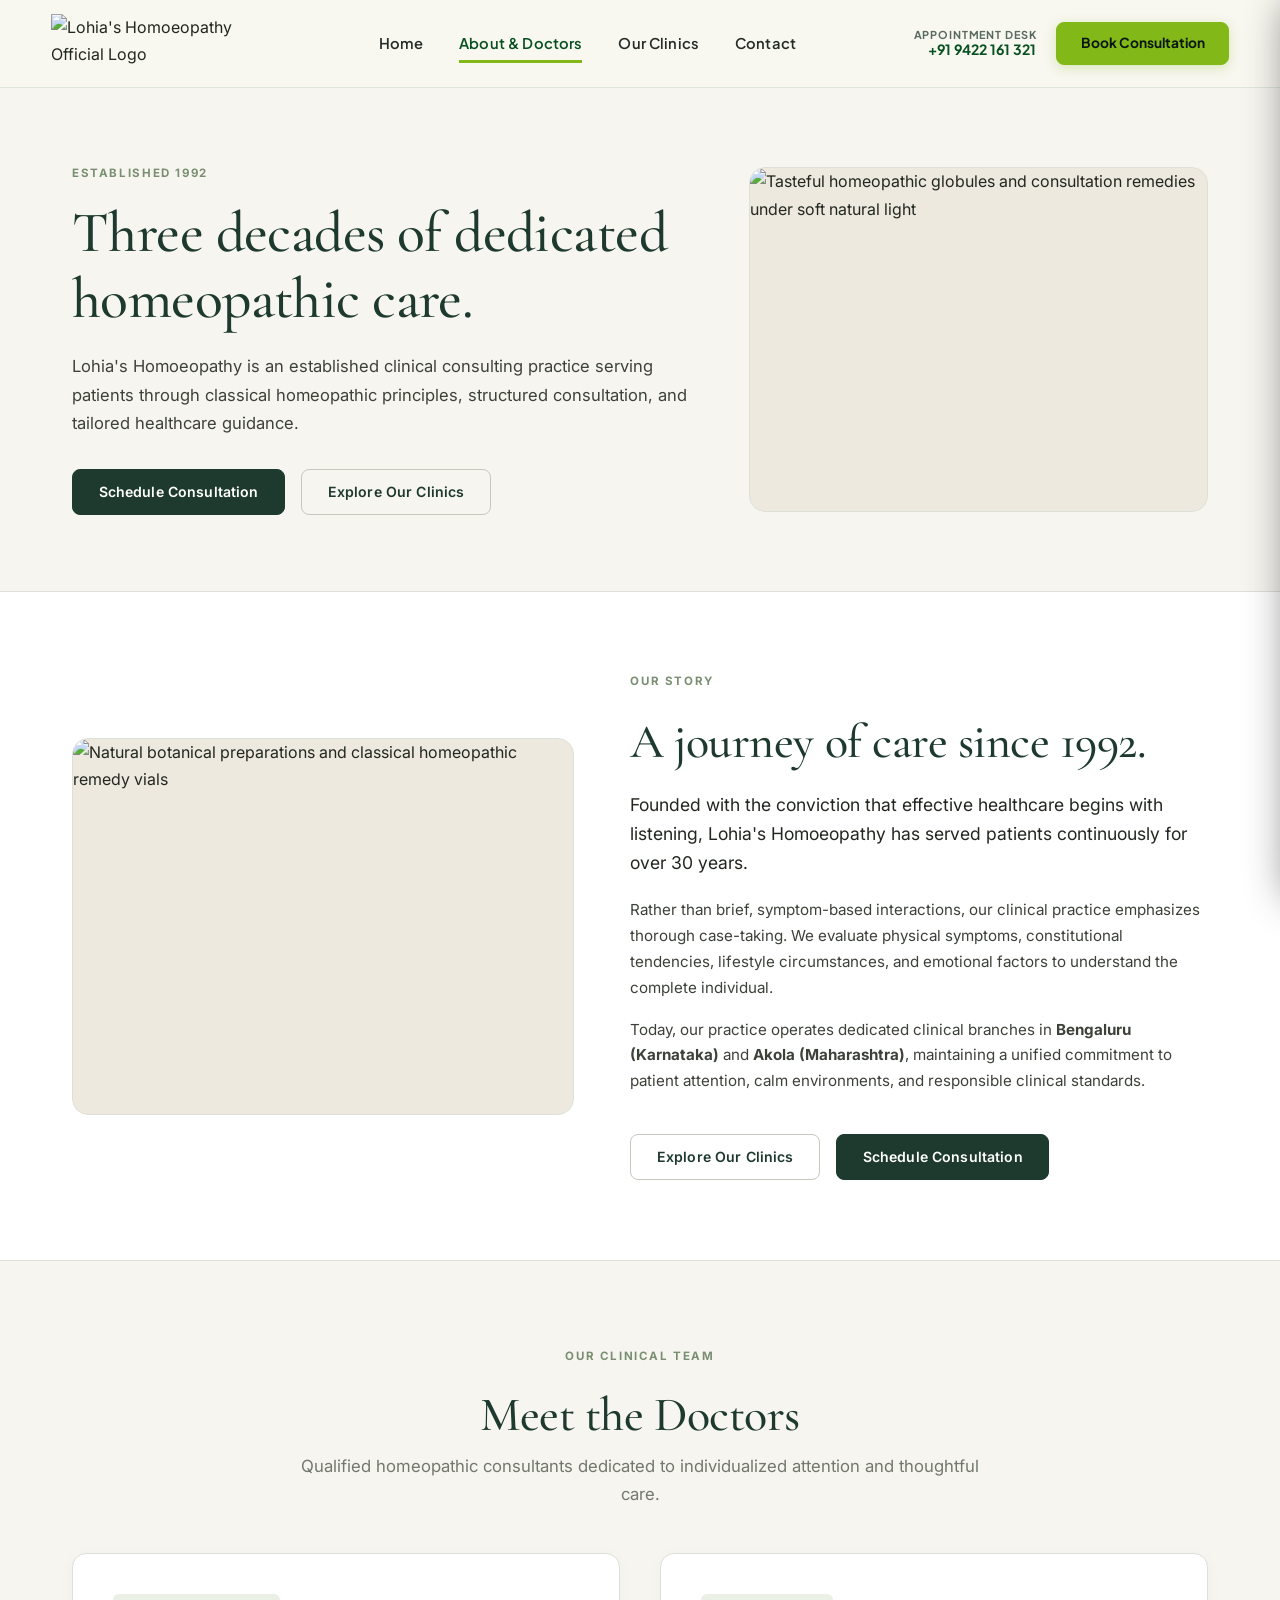
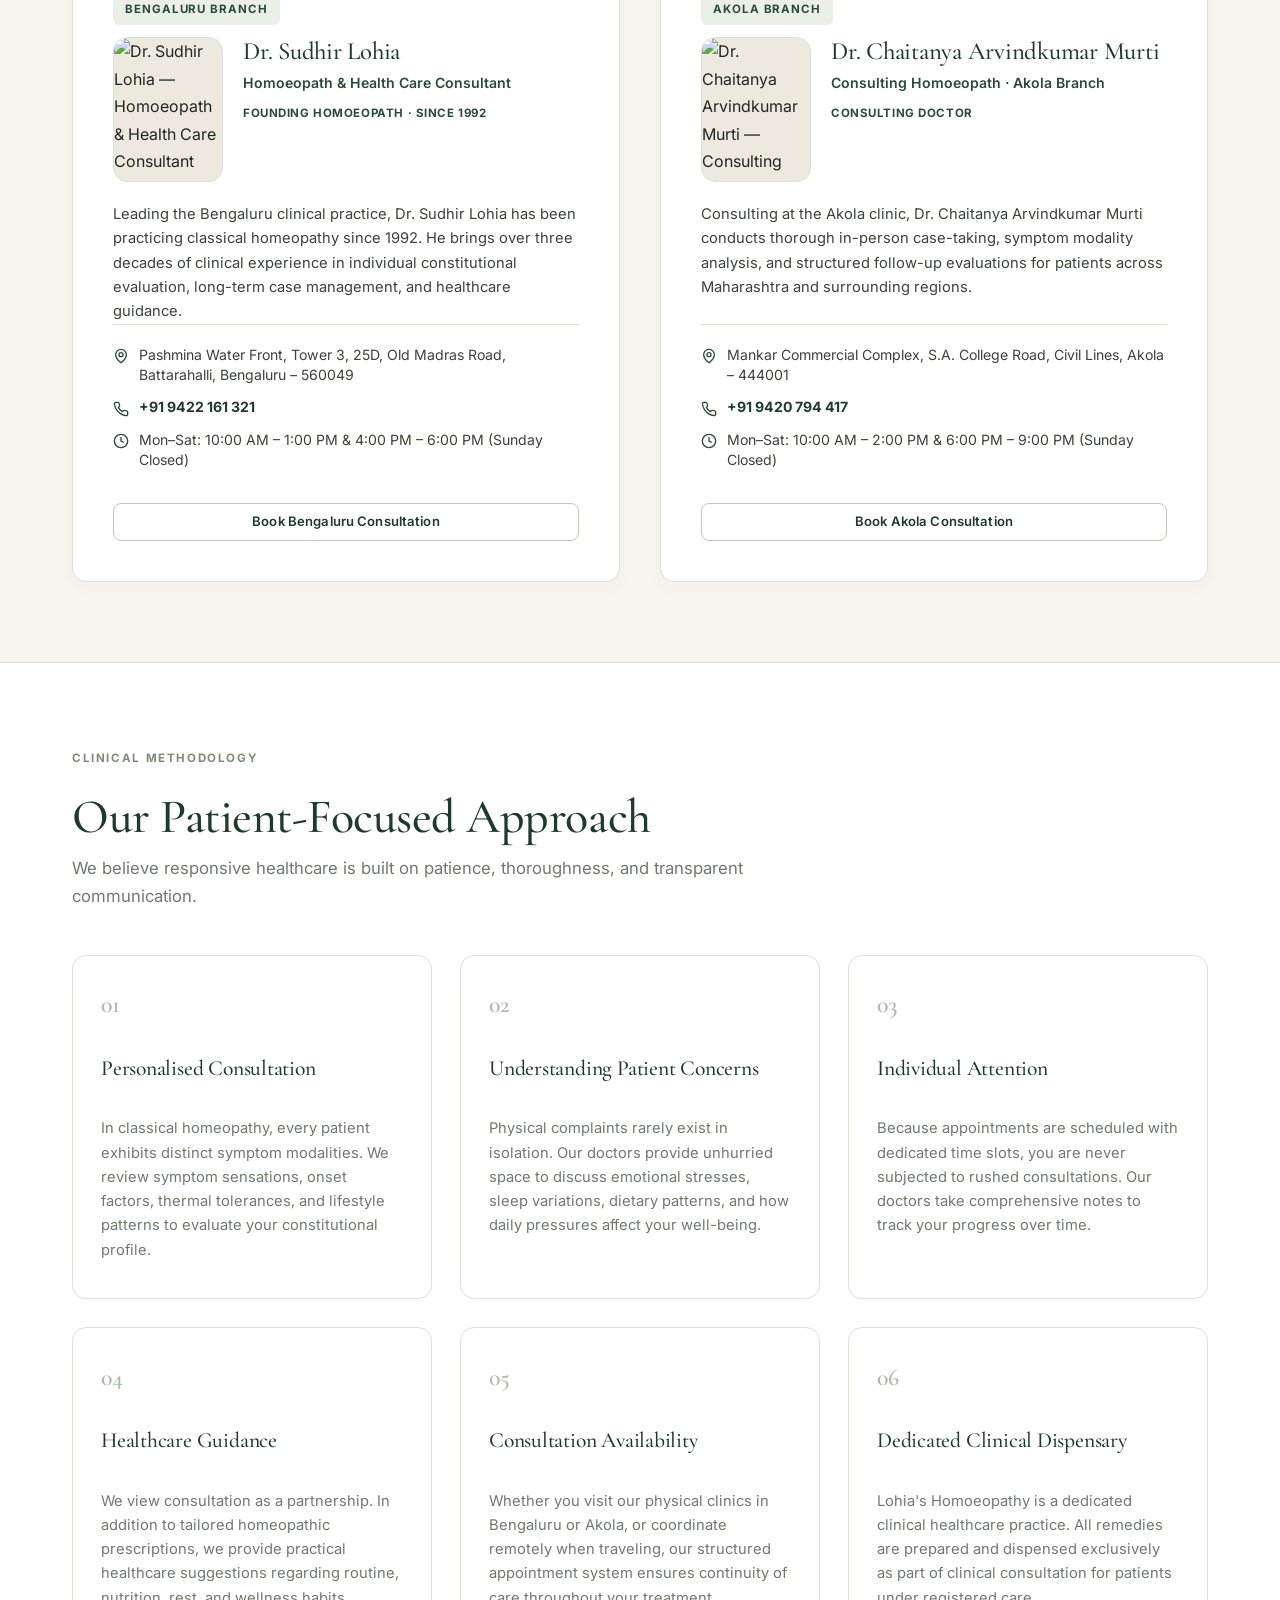
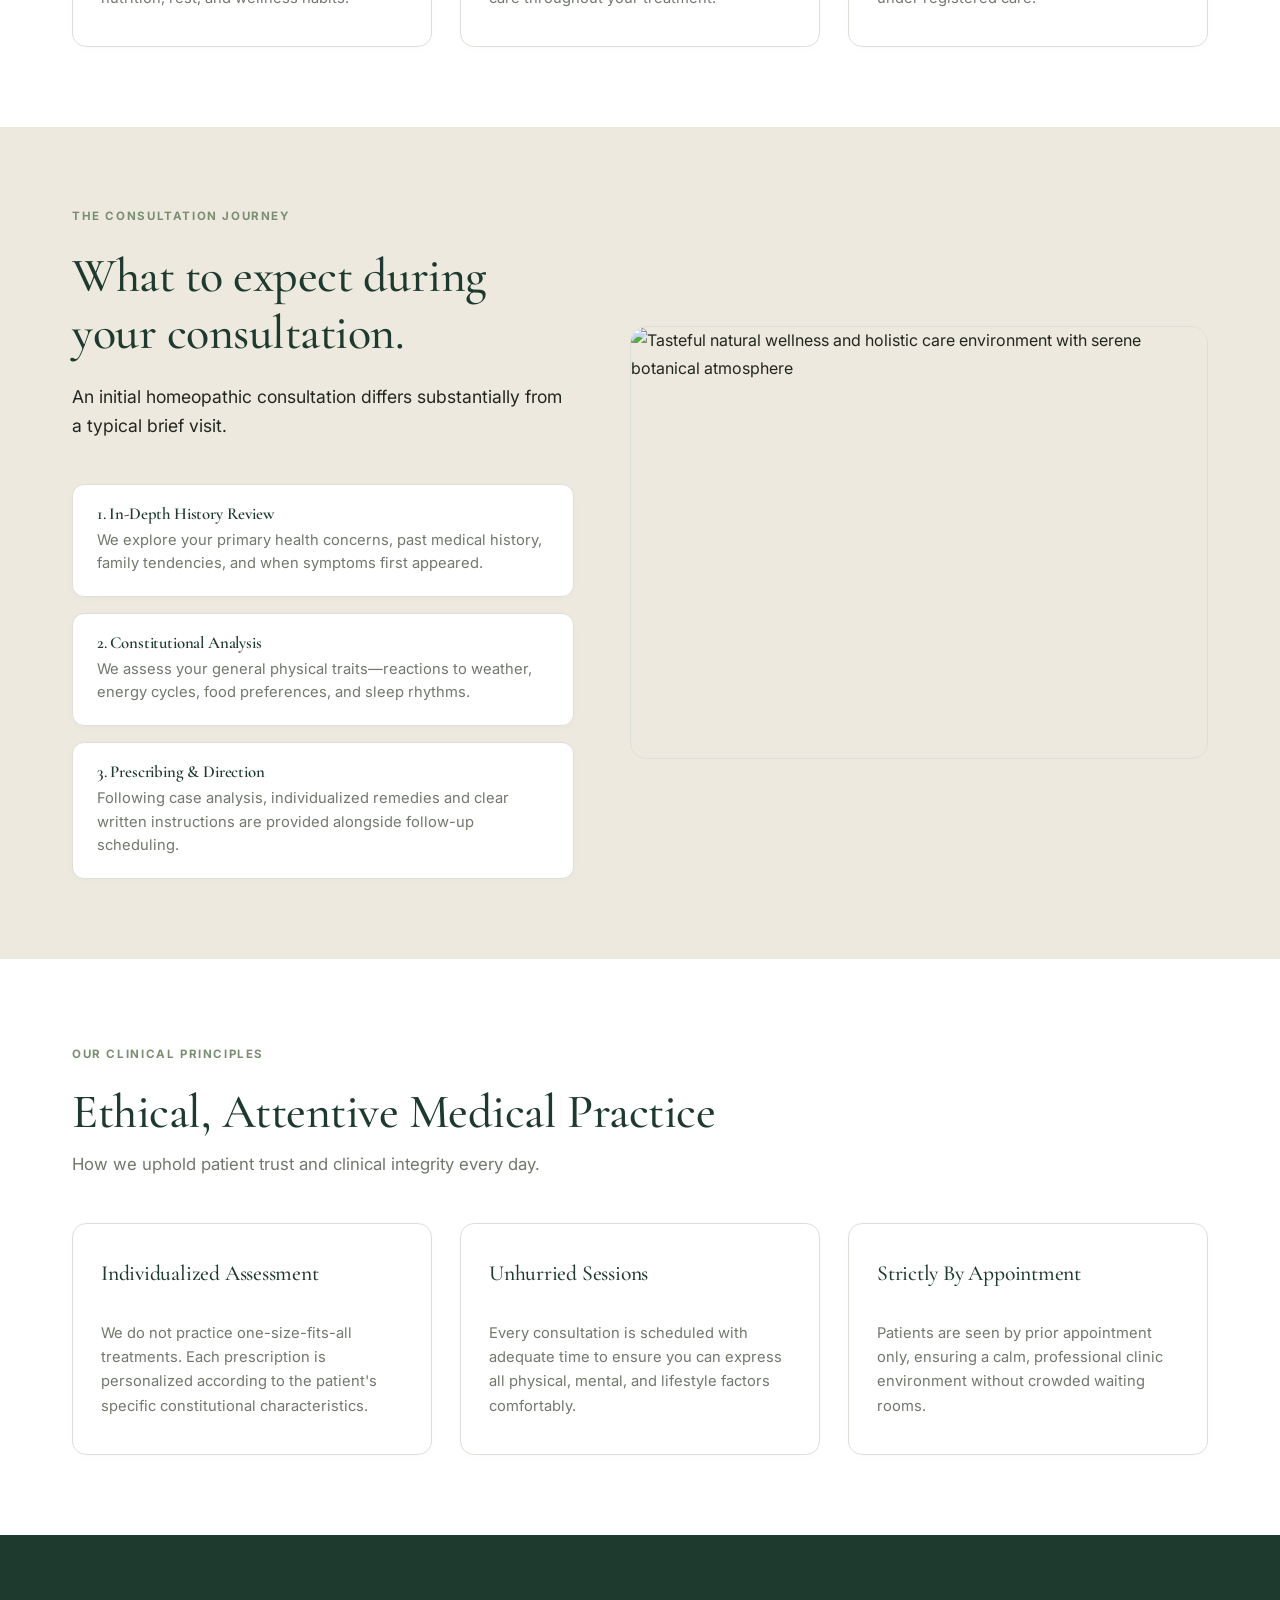
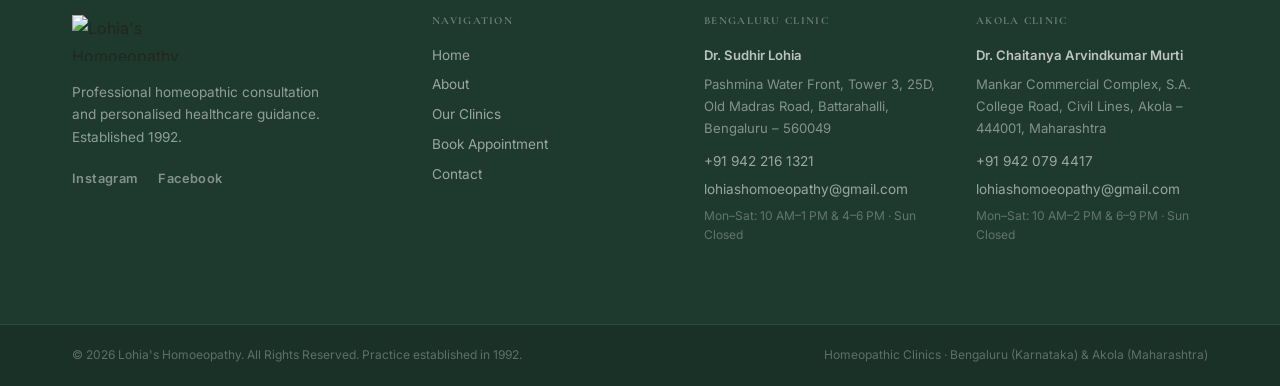
==== commit 4219ada3: "refactor: redesign site with botanical editorial theme and add dynamic JS modules" ====
--- a/about.html
+++ b/about.html
@@ -18,11 +18,18 @@
   <meta property="og:description"
     content="Dedicated homeopathic clinic serving patients across Bengaluru and Akola since 1992. Attentive care and individualised healthcare guidance.">
 
+  <!-- Favicon & Mobile Shortcuts (Official Logo Emblem) -->
+  <link rel="icon" type="image/png" sizes="32x32" href="favicon-32x32.png">
+  <link rel="icon" type="image/png" sizes="16x16" href="favicon-16x16.png">
+  <link rel="shortcut icon" href="favicon.ico">
+  <link rel="apple-touch-icon" sizes="180x180" href="apple-touch-icon.png">
+  <link rel="manifest" href="site.webmanifest">
+
   <!-- Google Fonts Preconnect -->
   <link rel="preconnect" href="https://fonts.googleapis.com">
   <link rel="preconnect" href="https://fonts.gstatic.com" crossorigin>
   <link
-    href="https://fonts.googleapis.com/css2?family=Cormorant+Garamond:ital,wght@0,400;0,500;0,600;1,400;1,500&family=Inter:wght@400;500;600&display=swap"
+    href="https://fonts.googleapis.com/css2?family=Cormorant+Garamond:ital,wght@0,400;0,500;0,600;1,400;1,500&family=Inter:wght@400;500;600&family=Plus+Jakarta+Sans:wght@400;500;600;700;800&display=swap"
     rel="stylesheet">
 
   <!-- Stylesheets -->
@@ -34,22 +41,43 @@
 
   <a href="#mainContent" class="skip-link">Skip to main content</a>
 
-  <!-- Header -->
-  <header class="site-header" id="siteHeader">
-    <div class="header-inner">
-      <a href="index.html" class="brand" aria-label="Lohia's Homoeopathy Home">
-        <img src="https://res.cloudinary.com/mgkpr2it/image/upload/v1795220510/fdc22116-5a44-416c-9e67-ab1f7a3a4d89.png" alt="Lohia's Homoeopathy" class="brand-logo" width="160" height="52">
+  <!-- =========================================================================
+       02. DISTINCTIVE BRANDED NAVIGATION HEADER
+       ========================================================================= -->
+  <header class="botanical-header site-header" id="botanicalHeader">
+    <div class="container-wide header-container header-inner">
+      <a href="index.html" class="header-brand brand" aria-label="Lohia's Homoeopathy Home">
+        <img src="https://res.cloudinary.com/mgkpr2it/image/upload/v1795220510/fdc22116-5a44-416c-9e67-ab1f7a3a4d89.png"
+          alt="Lohia's Homoeopathy Official Logo" class="header-logo-img brand-logo" width="210" height="60"
+          loading="eager">
+        <div class="header-brand-text">
+          <span class="header-brand-title"><span class="brand-lohia">LOHIA'S</span> <span class="brand-homoeo">HOMOEOPATHY</span></span>
+          <span class="header-brand-tagline">A Legacy of Care Since 1992</span>
+        </div>
       </a>
-      <nav class="nav-menu" aria-label="Primary Navigation">
-        <a href="index.html" class="nav-link">Home</a>
-        <a href="about.html" class="nav-link active">About</a>
-        <a href="clinics.html" class="nav-link">Our Clinics</a>
-        <a href="contact.html" class="nav-link">Contact</a>
+
+      <nav class="header-nav nav-menu" aria-label="Primary Navigation">
+        <a href="index.html" class="header-nav-link nav-link">Home</a>
+        <a href="about.html" class="header-nav-link nav-link active">About &amp; Doctors</a>
+        <a href="clinics.html" class="header-nav-link nav-link">Our Clinics</a>
+        <a href="contact.html" class="header-nav-link nav-link">Contact</a>
       </nav>
-      <div class="header-actions">
-        <a href="appointment.html" class="btn-appt">Book Appointment</a>
-        <button type="button" class="mobile-toggle" id="mobileToggle" aria-label="Open menu" aria-expanded="false">
-          <span></span><span></span><span></span>
+
+      <div class="header-cta-group header-actions">
+        <div class="header-phone-quick">
+          <span>Appointment Desk</span>
+          <a href="tel:+919422161321">+91 9422 161 321</a>
+        </div>
+        <a href="appointment.html" class="btn-botanical btn-lime header-cta-btn btn-appt">
+          Book Consultation
+        </a>
+        <button type="button" class="mobile-nav-toggle mobile-toggle" id="mobileNavToggle" aria-label="Open mobile menu"
+          aria-expanded="false">
+          <svg width="24" height="24" viewBox="0 0 24 24" fill="none" stroke="currentColor" stroke-width="2">
+            <line x1="3" y1="7" x2="21" y2="7" />
+            <line x1="3" y1="12" x2="21" y2="12" />
+            <line x1="3" y1="17" x2="21" y2="17" />
+          </svg>
         </button>
       </div>
     </div>
@@ -63,7 +91,7 @@
         <a href="index.html">
           <img
             src="https://res.cloudinary.com/mgkpr2it/image/upload/v1795220510/fdc22116-5a44-416c-9e67-ab1f7a3a4d89.png"
-            alt="Lohia's Homoeopathy" class="header-logo-img" width="140" height="42">
+            alt="Lohia's Homoeopathy" class="header-logo-img" width="140" height="42" loading="lazy">
         </a>
         <button type="button" class="drawer-close" id="mobileDrawerClose" aria-label="Close menu">
           <svg width="24" height="24" viewBox="0 0 24 24" fill="none" stroke="currentColor" stroke-width="1.75">
@@ -84,8 +112,10 @@
     <div class="drawer-foot">
       <a href="appointment.html" class="btn-drawer-cta">Book Consultation</a>
       <div class="branch-nums">
-        <div><strong>Bengaluru:</strong> <a href="tel:+919422161321" style="color: inherit; text-decoration: none;">+91 9422 161 321</a></div>
-        <div><strong>Akola:</strong> <a href="tel:+919420794417" style="color: inherit; text-decoration: none;">+91 9420 794 417</a></div>
+        <div><strong>Bengaluru:</strong> <a href="tel:+919422161321" style="color: inherit; text-decoration: none;">+91
+            9422 161 321</a></div>
+        <div><strong>Akola:</strong> <a href="tel:+919420794417" style="color: inherit; text-decoration: none;">+91 9420
+            794 417</a></div>
         <div class="drawer-timing-note">Bengaluru: Mon–Sat 10am–1pm &amp; 4pm–6pm · Sun Closed</div>
       </div>
     </div>
@@ -109,8 +139,10 @@
         </div>
         <div class="about-hero-visual">
           <div class="about-hero-frame reveal-on-scroll">
-            <img src="https://images.unsplash.com/photo-1608571423902-eed4a5ad8108?auto=format&fit=crop&w=1000&q=80"
-              alt="Tasteful homeopathic globules and consultation remedies under soft natural light" width="560" height="420">
+            <img
+              src="https://res.cloudinary.com/mgkpr2it/image/upload/v1795553523/200dfb44-41fd-471b-91e9-4d185bca9cab.png"
+              alt="Tasteful homeopathic globules and consultation remedies under soft natural light" width="560"
+              height="420" loading="lazy">
           </div>
         </div>
       </div>
@@ -120,8 +152,9 @@
     <section class="section section-white" id="heritageStory">
       <div class="container heritage-grid">
         <div class="heritage-image-frame reveal-on-scroll">
-          <img src="https://images.unsplash.com/photo-1512069772995-ec65ed45afd6?auto=format&fit=crop&w=1000&q=80"
-            alt="Natural botanical preparations and classical homeopathic remedy vials" width="520" height="440">
+          <img
+            src="https://res.cloudinary.com/mgkpr2it/image/upload/v1795553797/ebb9db26-156d-4305-bd1d-401161fa3264.png"
+            alt="Natural botanical preparations and classical homeopathic remedy vials" width="520" height="440" loading="lazy">
         </div>
 
         <div class="heritage-text-col reveal-on-scroll">
@@ -166,12 +199,15 @@
               <span class="doctor-branch-pill">Bengaluru Branch</span>
               <div class="doctor-header-row">
                 <div class="doctor-avatar-wrap">
-                  <img src="assets/images/doctor-placeholder-lohia.svg" alt="Dr. Sudhir Lohia — Profile Reference" width="110" height="145">
+                  <img
+                    src="https://res.cloudinary.com/mgkpr2it/image/upload/v1795536555/8f7dd7d7-3ffa-4855-9950-4af8dde0e9bb.png"
+                    alt="Dr. Sudhir Lohia — Homoeopath &amp; Health Care Consultant" width="110" height="145"
+                    loading="lazy">
                 </div>
                 <div class="doctor-info-col">
                   <h3 class="doctor-card-name">Dr. Sudhir Lohia</h3>
                   <p class="doctor-card-title">Homoeopath &amp; Health Care Consultant</p>
-                  <span class="doctor-badge-tag tag-reference">Profile Reference · Since 1992</span>
+                  <span class="doctor-badge-tag tag-consulting">Founding Homoeopath · Since 1992</span>
                 </div>
               </div>
               <p class="doctor-card-desc">
@@ -216,7 +252,10 @@
               <span class="doctor-branch-pill">Akola Branch</span>
               <div class="doctor-header-row">
                 <div class="doctor-avatar-wrap">
-                  <img src="https://res.cloudinary.com/mgkpr2it/image/upload/v1795217578/download.jpg" alt="Dr. Chaitanya Arvindkumar Murti — Consulting Homoeopath" width="110" height="145">
+                  <img
+                    src="https://res.cloudinary.com/mgkpr2it/image/upload/v1795537121/2163dbe1-15b1-4bed-a356-aa89c691c375.png"
+                    alt="Dr. Chaitanya Arvindkumar Murti — Consulting Homoeopath" width="110" height="145"
+                    loading="lazy">
                 </div>
                 <div class="doctor-info-col">
                   <h3 class="doctor-card-name">Dr. Chaitanya Arvindkumar Murti</h3>
@@ -342,22 +381,27 @@
           <div class="journey-list">
             <div class="journey-card">
               <h4>1. In-Depth History Review</h4>
-              <p>We explore your primary health concerns, past medical history, family tendencies, and when symptoms first appeared.</p>
+              <p>We explore your primary health concerns, past medical history, family tendencies, and when symptoms
+                first appeared.</p>
             </div>
             <div class="journey-card">
               <h4>2. Constitutional Analysis</h4>
-              <p>We assess your general physical traits—reactions to weather, energy cycles, food preferences, and sleep rhythms.</p>
+              <p>We assess your general physical traits—reactions to weather, energy cycles, food preferences, and sleep
+                rhythms.</p>
             </div>
             <div class="journey-card">
               <h4>3. Prescribing &amp; Direction</h4>
-              <p>Following case analysis, individualized remedies and clear written instructions are provided alongside follow-up scheduling.</p>
+              <p>Following case analysis, individualized remedies and clear written instructions are provided alongside
+                follow-up scheduling.</p>
             </div>
           </div>
         </div>
 
         <div class="heritage-image-frame reveal-on-scroll">
-          <img src="https://images.unsplash.com/photo-1544367567-0f2fcb009e0b?auto=format&fit=crop&w=1000&q=80"
-            alt="Tasteful natural wellness and holistic care environment with serene botanical atmosphere" width="520" height="440" loading="lazy">
+          <img
+            src="https://res.cloudinary.com/mgkpr2it/image/upload/v1795553948/5490fa06-21db-41fb-b5e2-7c2b6f72f57d.png"
+            alt="Tasteful natural wellness and holistic care environment with serene botanical atmosphere" width="520"
+            height="440" loading="lazy">
         </div>
       </div>
     </section>
@@ -398,12 +442,17 @@
       <div class="container footer-top-inner">
         <div class="footer-brand">
           <a href="index.html" aria-label="Lohia's Homoeopathy Home">
-            <img src="https://res.cloudinary.com/mgkpr2it/image/upload/v1795220510/fdc22116-5a44-416c-9e67-ab1f7a3a4d89.png" alt="Lohia's Homoeopathy" class="footer-logo" width="140" height="46">
+            <img
+              src="https://res.cloudinary.com/mgkpr2it/image/upload/v1795220510/fdc22116-5a44-416c-9e67-ab1f7a3a4d89.png"
+              alt="Lohia's Homoeopathy" class="footer-logo" width="140" height="46" loading="lazy">
           </a>
-          <p class="footer-tagline">Professional homeopathic consultation and personalised healthcare guidance. Established 1992.</p>
+          <p class="footer-tagline">Professional homeopathic consultation and personalised healthcare guidance.
+            Established 1992.</p>
           <div class="footer-social">
-            <a href="https://www.instagram.com/lohiashomoeopathy?bqrl=MTh4eng3emR1a2Vhbw==" target="_blank" rel="noopener noreferrer">Instagram</a>
-            <a href="https://www.facebook.com/share/16PRApj35Mx/?mibextid=wwXIfr" target="_blank" rel="noopener noreferrer">Facebook</a>
+            <a href="https://www.instagram.com/lohiashomoeopathy?bqrl=MTh4eng3emR1a2Vhbw==" target="_blank"
+              rel="noopener noreferrer">Instagram</a>
+            <a href="https://www.facebook.com/share/16PRApj35Mx/?mibextid=wwXIfr" target="_blank"
+              rel="noopener noreferrer">Facebook</a>
           </div>
         </div>
         <div class="footer-cols">
@@ -422,7 +471,8 @@
             <p><strong>Dr. Sudhir Lohia</strong></p>
             <p>Pashmina Water Front, Tower 3, 25D, Old Madras Road, Battarahalli, Bengaluru &ndash; 560049</p>
             <a href="tel:+919422161321">+91 942 216 1321</a>
-            <a href="mailto:lohiashomoeopathy@gmail.com" style="display:block; margin-top: 0.25rem; font-size: 0.85rem;">lohiashomoeopathy@gmail.com</a>
+            <a href="mailto:lohiashomoeopathy@gmail.com"
+              style="display:block; margin-top: 0.25rem; font-size: 0.85rem;">lohiashomoeopathy@gmail.com</a>
             <small>Mon&ndash;Sat: 10 AM&ndash;1 PM &amp; 4&ndash;6 PM &middot; Sun Closed</small>
           </div>
           <div class="footer-col">
@@ -430,7 +480,8 @@
             <p><strong>Dr. Chaitanya Arvindkumar Murti</strong></p>
             <p>Mankar Commercial Complex, S.A. College Road, Civil Lines, Akola &ndash; 444001, Maharashtra</p>
             <a href="tel:+919420794417">+91 942 079 4417</a>
-            <a href="mailto:lohiashomoeopathy@gmail.com" style="display:block; margin-top: 0.25rem; font-size: 0.85rem;">lohiashomoeopathy@gmail.com</a>
+            <a href="mailto:lohiashomoeopathy@gmail.com"
+              style="display:block; margin-top: 0.25rem; font-size: 0.85rem;">lohiashomoeopathy@gmail.com</a>
             <small>Mon&ndash;Sat: 10 AM&ndash;2 PM &amp; 6&ndash;9 PM &middot; Sun Closed</small>
           </div>
         </div>
@@ -438,7 +489,8 @@
     </div>
     <div class="footer-bottom">
       <div class="container footer-bottom-inner">
-        <span>&copy; <span class="current-year"></span> Lohia's Homoeopathy. All Rights Reserved. Practice established in 1992.</span>
+        <span>&copy; <span class="current-year"></span> Lohia's Homoeopathy. All Rights Reserved. Practice established
+          in 1992.</span>
         <span>Homeopathic Clinics &middot; Bengaluru (Karnataka) &amp; Akola (Maharashtra)</span>
       </div>
     </div>
@@ -454,4 +506,5 @@
   <script src="js/appointment.js"></script>
   <script src="js/main.js"></script>
 </body>
-</html>
+
+</html>
--- a/css/style.css
+++ b/css/style.css
@@ -31,19 +31,33 @@
   --sp-xl:  5rem;
   --sp-2xl: 8rem;
 
-  /* Layout */
+  /* Layout & Corner System */
   --max-w: 1200px;
   --max-w-wide: 1380px;
   --header-h: 76px;
-  --r-xs: 2px;
-  --r-sm: 4px;
-  --r-md: 8px;
+  --radius-badge: 4px;
+  --radius-tag: 6px;
+  --radius-btn: 8px;
+  --radius-input: 8px;
+  --radius-card-sm: 10px;
+  --radius-card: 14px;
+  --radius-frame: 16px;
+  --radius-modal: 16px;
+
+  --r-xs: var(--radius-tag);
+  --r-sm: var(--radius-btn);
+  --r-md: var(--radius-card);
+  --r-lg: var(--radius-frame);
+  --r-xl: 20px;
 
   /* Compatibility & Semantic Aliases */
   --cream:               var(--ivory);
   --cream-dark:          var(--ivory-dark);
   --color-border:        var(--border);
-  --radius-sm:           var(--r-sm);
+  --radius-xs:           var(--radius-tag);
+  --radius-sm:           var(--radius-btn);
+  --radius-md:           var(--radius-card);
+  --radius-lg:           var(--radius-frame);
   --space-xl:            var(--sp-xl);
   --color-white:         var(--white);
   --color-primary-dark:  var(--green-deep);
@@ -225,7 +239,7 @@
 .btn-sm {
   padding: 0.65rem 1.15rem;
   font-size: 0.82rem;
-  border-radius: 6px;
+  border-radius: var(--radius-btn);
 }
 
 /* ── SCROLL REVEAL ───────────────────────────────────────────────────────── */
@@ -243,108 +257,241 @@
 }
 
 /* ═══════════════════════════════════════════════════════════════════════════
-   HEADER
+   02. MASTER NAVIGATION HEADER (HOMEPAGE MASTER REFERENCE)
    ═══════════════════════════════════════════════════════════════════════════ */
+.container-wide {
+  width: 100%;
+  max-width: 1440px;
+  margin-inline: auto;
+  padding-inline: clamp(1.25rem, 4vw, 3.5rem);
+}
+
+.botanical-header,
 .site-header {
   position: sticky;
   top: 0;
   left: 0;
   width: 100%;
-  height: var(--header-h);
-  background: rgba(247, 245, 240, 0.97);
-  backdrop-filter: blur(12px);
-  -webkit-backdrop-filter: blur(12px);
-  border-bottom: 1px solid var(--border);
-  z-index: 900;
-  transition: height var(--ease-normal), box-shadow var(--ease-normal);
-}
+  background: rgba(248, 247, 240, 0.98);
+  backdrop-filter: blur(14px);
+  -webkit-backdrop-filter: blur(14px);
+  border-bottom: 1px solid rgba(7, 80, 31, 0.1);
+  z-index: 1000;
+  height: 88px;
+  display: flex;
+  align-items: center;
+  transition: height 0.2s cubic-bezier(0.16, 1, 0.3, 1), background 0.2s cubic-bezier(0.16, 1, 0.3, 1), box-shadow 0.2s cubic-bezier(0.16, 1, 0.3, 1);
+}
+
+.botanical-header.is-scrolled,
 .site-header.is-scrolled {
-  box-shadow: 0 1px 20px rgba(30,58,47,0.07);
-  height: 66px;
-}
-
+  height: 72px;
+  background: rgba(248, 247, 240, 0.98);
+  box-shadow: 0 4px 20px rgba(7, 80, 31, 0.08);
+}
+
+.header-container,
 .header-inner {
-  max-width: var(--max-w-wide);
+  display: flex;
+  align-items: center;
+  justify-content: space-between;
+  width: 100%;
+  max-width: 1440px;
   margin-inline: auto;
-  padding-inline: 2.5rem;
-  height: 100%;
-  display: flex;
-  align-items: center;
-  justify-content: space-between;
-}
-
+  padding-inline: clamp(1.25rem, 4vw, 3.5rem);
+}
+
+.header-brand,
+.brand {
+  display: flex;
+  align-items: center;
+  text-decoration: none;
+  flex-shrink: 0;
+}
+
+/* Mobile brand text hidden on desktop */
+.header-brand-text {
+  display: none;
+}
+.header-brand-title {
+  font-family: 'Plus Jakarta Sans', system-ui, -apple-system, sans-serif;
+  font-weight: 800;
+  display: inline-flex;
+  align-items: baseline;
+  gap: 0.28em;
+}
+.brand-lohia {
+  color: #82B918;
+  font-weight: 800;
+}
+.brand-homoeo {
+  color: #07501F;
+  font-weight: 800;
+  letter-spacing: 0.025em;
+  text-transform: uppercase;
+}
+.header-brand-tagline {
+  font-family: 'Plus Jakarta Sans', system-ui, -apple-system, sans-serif;
+  font-weight: 500;
+  color: #555555;
+}
+
+.header-logo-img,
 .brand-logo {
-  height: 54px;
+  height: 60px;
   width: auto;
-  max-width: 200px;
+  max-width: 240px;
   object-fit: contain;
   display: block;
-  transition: opacity var(--ease-fast);
-}
-.brand:hover .brand-logo { opacity: 0.85; }
-
+  background: transparent;
+  transition: height 0.2s cubic-bezier(0.16, 1, 0.3, 1), transform 0.2s cubic-bezier(0.16, 1, 0.3, 1);
+}
+
+.botanical-header.is-scrolled .header-logo-img,
+.botanical-header.is-scrolled .brand-logo,
+.site-header.is-scrolled .header-logo-img,
+.site-header.is-scrolled .brand-logo {
+  height: 50px;
+}
+
+.header-brand:hover .header-logo-img,
+.brand:hover .brand-logo {
+  transform: scale(1.02);
+}
+
+.header-nav,
 .nav-menu {
   display: flex;
   align-items: center;
   gap: 2.25rem;
 }
+
+.header-nav-link,
 .nav-link {
-  font-size: 0.88rem;
-  font-weight: 500;
+  font-family: 'Plus Jakarta Sans', system-ui, -apple-system, sans-serif;
+  font-size: 0.92rem;
+  font-weight: 600;
+  color: #252B27;
   letter-spacing: 0.01em;
-  color: var(--charcoal-soft);
   position: relative;
-  padding-bottom: 2px;
-  transition: color var(--ease-fast);
-}
+  padding: 0.4rem 0;
+  text-decoration: none;
+  transition: color 0.2s cubic-bezier(0.16, 1, 0.3, 1);
+}
+
+.header-nav-link::after,
 .nav-link::after {
   content: "";
   position: absolute;
-  bottom: 0; left: 0;
-  width: 0; height: 1.5px;
-  background: var(--green-mid);
-  transition: width var(--ease-normal);
-}
-.nav-link:hover, .nav-link.active { color: var(--green-mid); }
-.nav-link.active::after, .nav-link:hover::after { width: 100%; }
-
-.header-actions { display: flex; align-items: center; gap: 1.25rem; }
-
+  bottom: 0;
+  left: 0;
+  width: 0;
+  height: 2.5px;
+  background: #82B918;
+  transition: width 0.2s cubic-bezier(0.16, 1, 0.3, 1);
+}
+
+.header-nav-link:hover,
+.nav-link:hover {
+  color: #07501F;
+}
+
+.header-nav-link:hover::after,
+.header-nav-link.active::after,
+.nav-link:hover::after,
+.nav-link.active::after {
+  width: 100%;
+}
+
+.header-nav-link.active,
+.nav-link.active {
+  color: #07501F;
+}
+
+.header-cta-group,
+.header-actions {
+  display: flex;
+  align-items: center;
+  gap: 1.25rem;
+  flex-shrink: 0;
+}
+
+.header-phone-quick {
+  display: flex;
+  flex-direction: column;
+  text-align: right;
+  line-height: 1.25;
+}
+
+.header-phone-quick span {
+  font-size: 0.68rem;
+  text-transform: uppercase;
+  letter-spacing: 0.08em;
+  color: #596B60;
+  font-weight: 700;
+  font-family: 'Plus Jakarta Sans', system-ui, -apple-system, sans-serif;
+}
+
+.header-phone-quick a {
+  font-size: 0.88rem;
+  font-weight: 700;
+  color: #07501F;
+  text-decoration: none;
+  font-family: 'Plus Jakarta Sans', system-ui, -apple-system, sans-serif;
+}
+
+.header-phone-quick a:hover {
+  color: #82B918;
+}
+
+.header-cta-btn,
 .btn-appt {
   display: inline-flex;
   align-items: center;
-  padding: 0.6rem 1.4rem;
-  background: var(--green-mid);
-  color: var(--white);
-  font-size: 0.84rem;
-  font-weight: 600;
-  letter-spacing: 0.01em;
-  border-radius: 8px;
-  border: 1px solid var(--green-mid);
-  transition: background var(--ease-fast), border-color var(--ease-fast);
+  justify-content: center;
+  padding: 0.75rem 1.45rem;
+  font-family: 'Plus Jakarta Sans', system-ui, -apple-system, sans-serif;
+  font-size: 0.86rem;
+  font-weight: 700;
+  background-color: #82B918;
+  color: #0A1610;
+  border: 1px solid #82B918;
+  border-radius: var(--radius-btn);
+  box-shadow: 0 3px 12px rgba(130, 185, 24, 0.28);
+  text-decoration: none;
+  line-height: 1.2;
   white-space: nowrap;
-}
+  cursor: pointer;
+  transition: all 0.2s cubic-bezier(0.16, 1, 0.3, 1);
+}
+
+.header-cta-btn:hover,
 .btn-appt:hover {
-  background: var(--green-deep);
-  border-color: var(--green-deep);
-  color: var(--white);
-}
-
+  background-color: #92cd1d;
+  border-color: #92cd1d;
+  color: #0A1610;
+  transform: translateY(-1px);
+}
+
+/* Mobile Toggle */
+.mobile-nav-toggle,
 .mobile-toggle {
   display: none;
-  flex-direction: column;
-  gap: 5px;
   background: none;
-  border: none;
+  border: 1px solid rgba(7, 80, 31, 0.2);
+  padding: 0.55rem;
   cursor: pointer;
-  padding: 0.4rem;
-}
-.mobile-toggle span {
-  display: block;
-  width: 24px;
-  height: 1.5px;
-  background: var(--charcoal);
-  transition: all var(--ease-normal);
+  border-radius: var(--radius-btn);
+  color: #07501F;
+  align-items: center;
+  justify-content: center;
+  transition: background 0.2s ease, border-color 0.2s ease;
+}
+
+.mobile-nav-toggle:hover,
+.mobile-toggle:hover {
+  background: rgba(7, 80, 31, 0.05);
+  border-color: #07501F;
 }
 
 /* ── GLOBAL MOBILE NAVIGATION DRAWER (#071A12 Deep Forest Green) ──────────── */
@@ -387,6 +534,8 @@
   box-shadow: -10px 0 40px rgba(0, 0, 0, 0.45);
   box-sizing: border-box;
   overflow-y: auto;
+  border-top-left-radius: var(--radius-modal);
+  border-bottom-left-radius: var(--radius-modal);
 }
 .mobile-drawer.is-open,
 .mobile-editorial-drawer.is-open {
@@ -423,7 +572,7 @@
   display: inline-flex;
   align-items: center;
   justify-content: center;
-  border-radius: 4px;
+  border-radius: 6px;
   transition: color 0.2s ease, transform 0.2s ease;
 }
 .mobile-close:hover,
@@ -612,7 +761,7 @@
   font-weight: 600;
   letter-spacing: 0.01em;
   border: 1px solid var(--green-deep);
-  border-radius: var(--r-xs);
+  border-radius: var(--radius-btn);
   transition: all var(--ease-fast);
 }
 .btn-dark:hover { background: var(--green-mid); border-color: var(--green-mid); color: var(--white); }
@@ -626,7 +775,7 @@
   font-weight: 600;
   letter-spacing: 0.01em;
   border: 1px solid var(--border-dark);
-  border-radius: var(--r-xs);
+  border-radius: var(--radius-btn);
   transition: all var(--ease-fast);
 }
 .btn-outline-dark:hover {
@@ -663,11 +812,14 @@
   position: relative;
   width: 100%; height: 100%;
   min-height: 560px;
+  border-radius: var(--radius-frame);
+  overflow: hidden;
 }
 .hero-img {
   width: 100%; height: 100%;
   object-fit: cover;
   object-position: center;
+  border-radius: var(--radius-frame);
   display: block;
 }
 
@@ -677,6 +829,7 @@
   background: rgba(247, 245, 240, 0.95);
   backdrop-filter: blur(10px);
   border: 1px solid var(--border);
+  border-radius: 12px;
   padding: 1rem 1.4rem;
   display: flex;
   flex-direction: column;
@@ -878,7 +1031,7 @@
   color: var(--green-sage);
   background: var(--green-pale);
   padding: 0.3rem 0.7rem;
-  border-radius: var(--r-xs);
+  border-radius: var(--radius-tag);
 }
 
 .doctor-name {
@@ -1038,6 +1191,7 @@
   overflow: hidden;
   margin-top: 0;
   height: 540px;
+  border-radius: var(--radius-frame);
 }
 .gallery-track {
   display: flex;
@@ -1054,6 +1208,7 @@
 .gallery-slide img {
   width: 100%; height: 100%;
   object-fit: cover;
+  border-radius: var(--radius-frame);
   display: block;
 }
 
@@ -1093,7 +1248,7 @@
 .gallery-dot.active {
   background: var(--white);
   width: 24px;
-  border-radius: 3px;
+  border-radius: 10px;
 }
 
 /* ═══════════════════════════════════════════════════════════════════════════
@@ -1115,7 +1270,7 @@
   display: flex;
   gap: 0;
   border: 1px solid var(--border);
-  border-radius: var(--r-sm);
+  border-radius: 10px;
   overflow: hidden;
   display: inline-flex;
   margin-bottom: 3rem;
@@ -1214,14 +1369,14 @@
   color: var(--green-mid);
   font-size: 0.84rem; font-weight: 600;
   border: 1px solid var(--border-dark);
-  border-radius: var(--r-xs);
+  border-radius: var(--radius-btn);
   transition: all var(--ease-fast);
 }
 .btn-ghost:hover { border-color: var(--green-mid); }
 
 .branch-map {
   border: 1px solid var(--border);
-  border-radius: var(--r-sm);
+  border-radius: var(--radius-frame);
   overflow: hidden;
   height: 400px;
   background: var(--green-pale);
@@ -1274,7 +1429,7 @@
   margin-bottom: 2.5rem;
   padding: 1.75rem;
   border: 1px solid rgba(255,255,255,0.12);
-  border-radius: var(--r-sm);
+  border-radius: 12px;
 }
 .appt-contact-row {
   display: flex;
@@ -1328,7 +1483,7 @@
   padding: 0.78rem 1rem;
   font-size: 0.9rem;
   border: 1px solid var(--border-dark);
-  border-radius: var(--r-sm);
+  border-radius: var(--radius-input);
   background: var(--ivory);
   color: var(--charcoal);
   transition: border-color var(--ease-fast), box-shadow var(--ease-fast);
@@ -1363,7 +1518,7 @@
   color: var(--charcoal);
   font-size: 0.9rem;
   font-weight: 600;
-  border-radius: var(--r-sm);
+  border-radius: var(--radius-btn);
   cursor: pointer;
   transition: all var(--ease-fast);
   text-align: center;
@@ -1385,6 +1540,7 @@
   padding: 0.75rem 1rem;
   background: var(--green-pale);
   border-left: 3px solid var(--green-sage);
+  border-radius: var(--radius-btn);
   font-size: 0.82rem;
   color: var(--charcoal-soft);
   line-height: 1.6;
@@ -1405,7 +1561,7 @@
   font-size: 0.9rem;
   font-weight: 600;
   border: none;
-  border-radius: var(--r-sm);
+  border-radius: var(--radius-btn);
   cursor: pointer;
   transition: background var(--ease-fast);
   letter-spacing: 0.01em;
@@ -1424,7 +1580,7 @@
   display: none;
   padding: 0.9rem 1rem;
   font-size: 0.85rem;
-  border-radius: var(--r-sm);
+  border-radius: var(--radius-btn);
   font-weight: 500;
 }
 .form-feedback.is-success {
@@ -1462,7 +1618,7 @@
   grid-template-columns: repeat(3, 1fr);
   gap: 0;
   border: 1px solid var(--border);
-  border-radius: var(--r-sm);
+  border-radius: var(--radius-card);
   overflow: hidden;
   background: var(--white);
 }
@@ -1691,7 +1847,7 @@
   background: var(--white);
   border: 1px solid var(--border);
   padding: 3rem;
-  border-radius: var(--radius-sm);
+  border-radius: var(--radius-frame);
   box-shadow: 0 4px 20px rgba(0, 0, 0, 0.03);
 }
 
@@ -1763,25 +1919,68 @@
   position: relative;
   width: 100%;
   height: 100%;
-  min-height: 340px;
-  border-radius: var(--radius-sm);
+  min-height: 350px;
+  border-radius: 16px;
   overflow: hidden;
   border: 1px solid var(--border);
   background: var(--cream-dark);
+  box-shadow: 0 4px 20px rgba(0, 0, 0, 0.04);
 }
 
 .clinic-media-frame iframe {
   width: 100%;
   height: 100%;
   border: none;
-  min-height: 340px;
+  min-height: 350px;
   display: block;
 }
 
 .clinic-media-caption {
+  font-size: 0.82rem;
+  color: var(--muted);
+  line-height: 1.45;
+  display: flex;
+  align-items: center;
+  gap: 0.45rem;
+}
+
+.clinic-media-caption svg {
+  flex-shrink: 0;
+  color: var(--green-mid);
+}
+
+/* Contact Map Frame (contact.html) */
+.contact-map-frame {
+  border-radius: 16px;
+  overflow: hidden;
+  border: 1px solid var(--border);
+  margin: 1.5rem 0 0.75rem;
+  min-height: 230px;
+  height: 230px;
+  background: var(--cream-dark);
+  box-shadow: 0 2px 12px rgba(0, 0, 0, 0.03);
+}
+
+.contact-map-frame iframe {
+  width: 100%;
+  height: 100%;
+  border: none;
+  display: block;
+}
+
+.contact-map-note {
   font-size: 0.8rem;
   color: var(--muted);
+  margin-bottom: 1.5rem;
+  display: flex;
+  align-items: center;
+  gap: 0.45rem;
   line-height: 1.4;
+}
+
+.contact-map-note svg {
+  flex-shrink: 0;
+  color: var(--green-mid);
 }
 
 .btn-group {
@@ -1802,7 +2001,7 @@
   background: var(--white);
   border: 1px solid var(--border);
   padding: 2.5rem;
-  border-radius: var(--radius-sm);
+  border-radius: var(--radius-card);
   display: flex;
   flex-direction: column;
   justify-content: space-between;
@@ -1827,7 +2026,7 @@
   background: var(--white);
   border: 1px solid var(--border);
   padding: 3rem;
-  border-radius: var(--radius-sm);
+  border-radius: var(--radius-frame);
   box-shadow: 0 4px 24px rgba(0, 0, 0, 0.04);
   max-width: 800px;
   margin: 0 auto;
@@ -1843,7 +2042,7 @@
   padding: 0.85rem 1rem;
   background: var(--cream);
   border: 1.5px solid var(--border);
-  border-radius: var(--radius-sm);
+  border-radius: var(--radius-btn);
   font-size: 0.88rem;
   font-weight: 500;
   color: var(--charcoal);
@@ -1866,6 +2065,7 @@
 .branch-timing-notice {
   background: var(--cream);
   border-left: 3px solid var(--green-deep);
+  border-radius: var(--radius-btn);
   padding: 0.85rem 1.15rem;
   font-size: 0.84rem;
   color: var(--charcoal);
@@ -2067,6 +2267,7 @@
   width: 100%;
   height: 100%;
   object-fit: cover;
+  object-position: center 20%;
   border-radius: inherit;
   display: block;
 }
@@ -2185,7 +2386,7 @@
   background: var(--white);
   border: 1px solid var(--border);
   padding: 2.25rem 1.75rem;
-  border-radius: 12px;
+  border-radius: var(--radius-card);
   display: flex;
   flex-direction: column;
   align-items: flex-start;
--- a/css/responsive.css
+++ b/css/responsive.css
@@ -104,9 +104,75 @@
   }
 
   /* Header */
-  .nav-menu { display: none; }
-  .btn-appt { display: none; }
-  .mobile-toggle { display: flex; }
+  .botanical-header, .site-header { height: 72px; }
+  .header-nav, .nav-menu,
+  .header-phone-quick,
+  .header-cta-btn, .btn-appt {
+    display: none !important;
+  }
+  .header-cta-group, .header-actions {
+    margin-left: auto;
+    flex-shrink: 0;
+  }
+  .mobile-nav-toggle, .mobile-toggle {
+    display: flex !important;
+    min-width: 44px;
+    min-height: 44px;
+    align-items: center;
+    justify-content: center;
+  }
+  .header-brand, .brand {
+    display: inline-flex;
+    align-items: center;
+    gap: 0.65rem;
+    min-width: 0;
+    flex-shrink: 1;
+  }
+  .header-brand-text {
+    display: flex;
+    flex-direction: column;
+    justify-content: center;
+    line-height: 1.15;
+    text-align: left;
+    min-width: 0;
+  }
+  .header-brand-title {
+    font-family: 'Plus Jakarta Sans', system-ui, -apple-system, sans-serif;
+    font-size: 0.88rem;
+    font-weight: 800;
+    white-space: nowrap;
+    line-height: 1.15;
+    display: inline-flex;
+    align-items: baseline;
+    gap: 0.28em;
+  }
+  .brand-lohia {
+    color: #82B918;
+    font-weight: 800;
+  }
+  .brand-homoeo {
+    color: #07501F;
+    font-weight: 800;
+    letter-spacing: 0.025em;
+    text-transform: uppercase;
+  }
+  .header-brand-tagline {
+    font-family: 'Plus Jakarta Sans', system-ui, -apple-system, sans-serif;
+    font-size: 0.68rem;
+    font-weight: 500;
+    color: #555555;
+    letter-spacing: 0.01em;
+    white-space: nowrap;
+    line-height: 1.15;
+    margin-top: 1px;
+  }
+  .header-logo-img, .brand-logo {
+    height: 42px;
+    width: auto;
+    max-width: 130px;
+    object-fit: contain;
+    flex-shrink: 0;
+  }
 
   /* Hero */
   .hero-heading { font-size: clamp(2.6rem, 8vw, 4rem); }
@@ -214,6 +280,10 @@
   .contact-branch-card {
     padding: 2rem 1.5rem;
   }
+  .contact-map-frame {
+    min-height: 200px;
+    height: 200px;
+  }
 
   /* Appointment form */
   .appointment-card {
@@ -240,9 +310,29 @@
   :root { --sp-xl: 2.5rem; --sp-2xl: 3.75rem; }
 
   .container { padding-inline: 1.25rem; }
-  .header-inner { padding-inline: 1.25rem; }
-
-  .brand-logo { height: 42px; max-width: 160px; }
+  .header-inner, .header-container { padding-inline: 1.25rem; }
+  .botanical-header, .site-header { height: 68px; }
+  .brand-logo, .header-logo-img { height: 42px; max-width: 130px; }
+}
+
+@media (max-width: 430px) {
+  .header-inner, .header-container { padding-inline: 0.85rem; }
+  .header-brand, .brand { gap: 0.5rem; }
+  .brand-logo, .header-logo-img { height: 38px; max-width: 115px; }
+  .header-brand-title { font-size: 0.82rem; letter-spacing: 0.015em; }
+  .header-brand-tagline { font-size: 0.64rem; }
+}
+
+@media (max-width: 390px) {
+  .header-inner, .header-container { padding-inline: 0.75rem; }
+  .header-brand, .brand { gap: 0.45rem; }
+  .brand-logo, .header-logo-img { height: 36px; max-width: 105px; }
+  .header-brand-title { font-size: 0.78rem; letter-spacing: 0.01em; }
+  .header-brand-tagline { font-size: 0.61rem; }
+  .mobile-nav-toggle, .mobile-toggle { min-width: 40px; min-height: 40px; padding: 0.45rem; }
+}
+
+@media (max-width: 480px) {
 
   /* Hero */
   .hero-text { padding: 2.75rem 1.25rem 2.25rem; }
@@ -312,7 +402,12 @@
     width: 95px;
     height: 125px;
     min-width: 95px;
-    border-radius: 12px;
+    border-radius: 14px;
+  }
+  .doctor-avatar-wrap img {
+    object-fit: cover;
+    object-position: center 20%;
+    border-radius: inherit;
   }
   .doctor-card-name {
     font-size: 1.4rem;
@@ -331,6 +426,10 @@
   }
   .contact-branch-card {
     padding: 1.75rem 1.25rem;
+  }
+  .contact-map-frame {
+    min-height: 190px;
+    height: 190px;
   }
   .appointment-card {
     padding: 1.75rem 1.25rem;
@@ -399,21 +498,25 @@
 /* ── ULTRA-COMPACT MOBILE (≤ 360px) ──────────────────────────────────────── */
 @media (max-width: 360px) {
   .container { padding-inline: 1rem; }
-  .header-inner { padding-inline: 1rem; }
-  .brand-logo { height: 36px; max-width: 130px; }
+  .header-inner, .header-container { padding-inline: 0.65rem; }
+  .header-brand, .brand { gap: 0.4rem; }
+  .brand-logo, .header-logo-img { height: 32px; max-width: 95px; }
+  .header-brand-title { font-size: 0.74rem; letter-spacing: 0.01em; }
+  .header-brand-tagline { font-size: 0.58rem; }
+  .mobile-nav-toggle, .mobile-toggle { min-width: 38px; min-height: 38px; padding: 0.4rem; }
   .about-hero-title { font-size: 1.85rem; }
   .about-hero-frame,
   .heritage-image-frame {
-    border-radius: 12px;
+    border-radius: 14px;
   }
   .doctor-card-name { font-size: 1.22rem; }
-  .doctor-avatar-wrap { width: 75px; height: 100px; min-width: 75px; border-radius: 10px; }
-  .doctor-card { border-radius: 10px; }
+  .doctor-avatar-wrap { width: 75px; height: 100px; min-width: 75px; border-radius: 12px; }
+  .doctor-card { border-radius: 12px; }
   .doctor-card-meta { gap: 0.5rem; }
   .doctor-meta-row { font-size: 0.82rem; }
-  .approach-item { padding: 1.25rem 0.95rem; border-radius: 10px; }
+  .approach-item { padding: 1.25rem 0.95rem; border-radius: 12px; }
   .approach-item h3 { font-size: 1.15rem; }
-  .journey-card { border-radius: 8px; }
+  .journey-card { border-radius: 10px; }
   .clinic-discovery-grid,
   .contact-branch-card,
   .doctor-card,
@@ -427,6 +530,31 @@
   .branch-toggle-btn {
     font-size: 0.92rem;
     padding: 0.45rem 0.55rem;
+  }
+}
+
+@media (max-width: 330px) {
+  .header-inner, .header-container {
+    padding-inline: 0.5rem;
+  }
+  .header-brand, .brand {
+    gap: 0.35rem;
+  }
+  .brand-logo, .header-logo-img {
+    height: 29px;
+    max-width: 86px;
+  }
+  .header-brand-title {
+    font-size: 0.68rem;
+    letter-spacing: 0.005em;
+  }
+  .header-brand-tagline {
+    font-size: 0.52rem;
+  }
+  .mobile-nav-toggle, .mobile-toggle {
+    min-width: 36px;
+    min-height: 36px;
+    padding: 0.35rem;
   }
 }
 
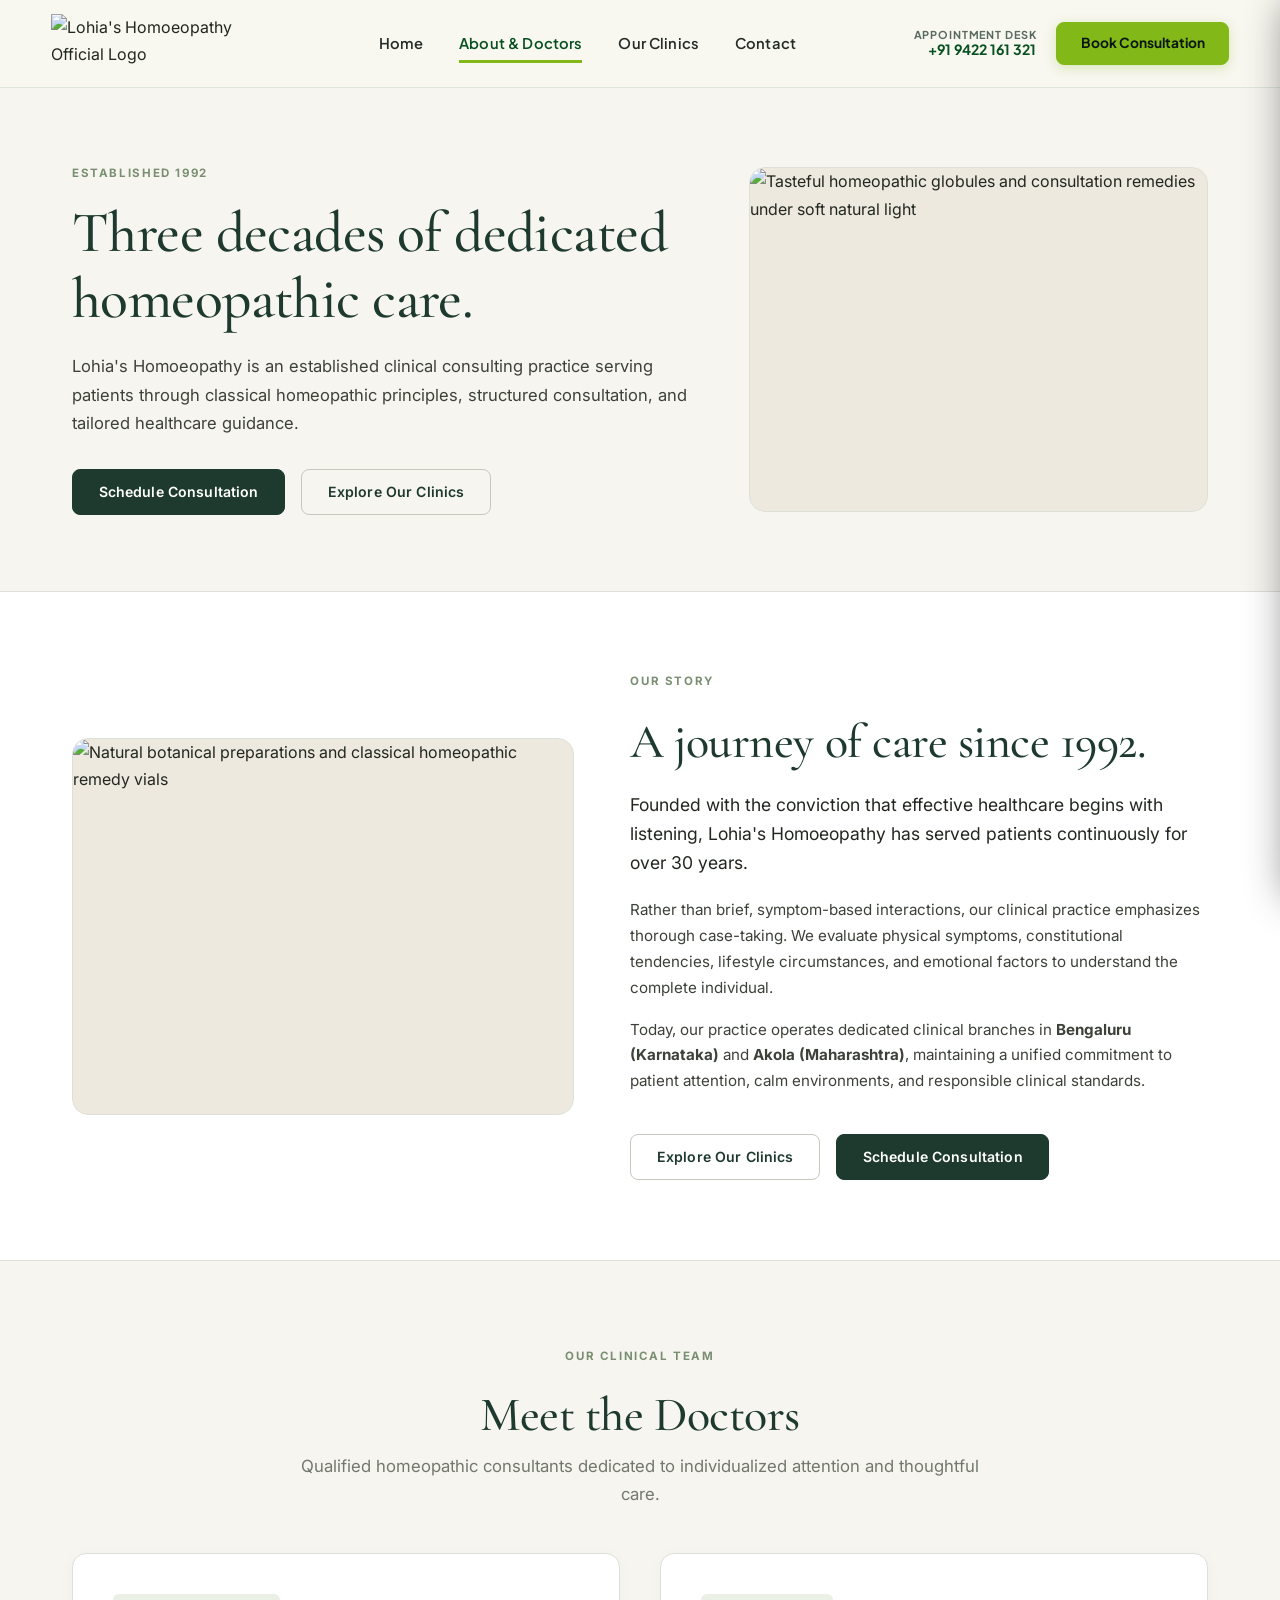
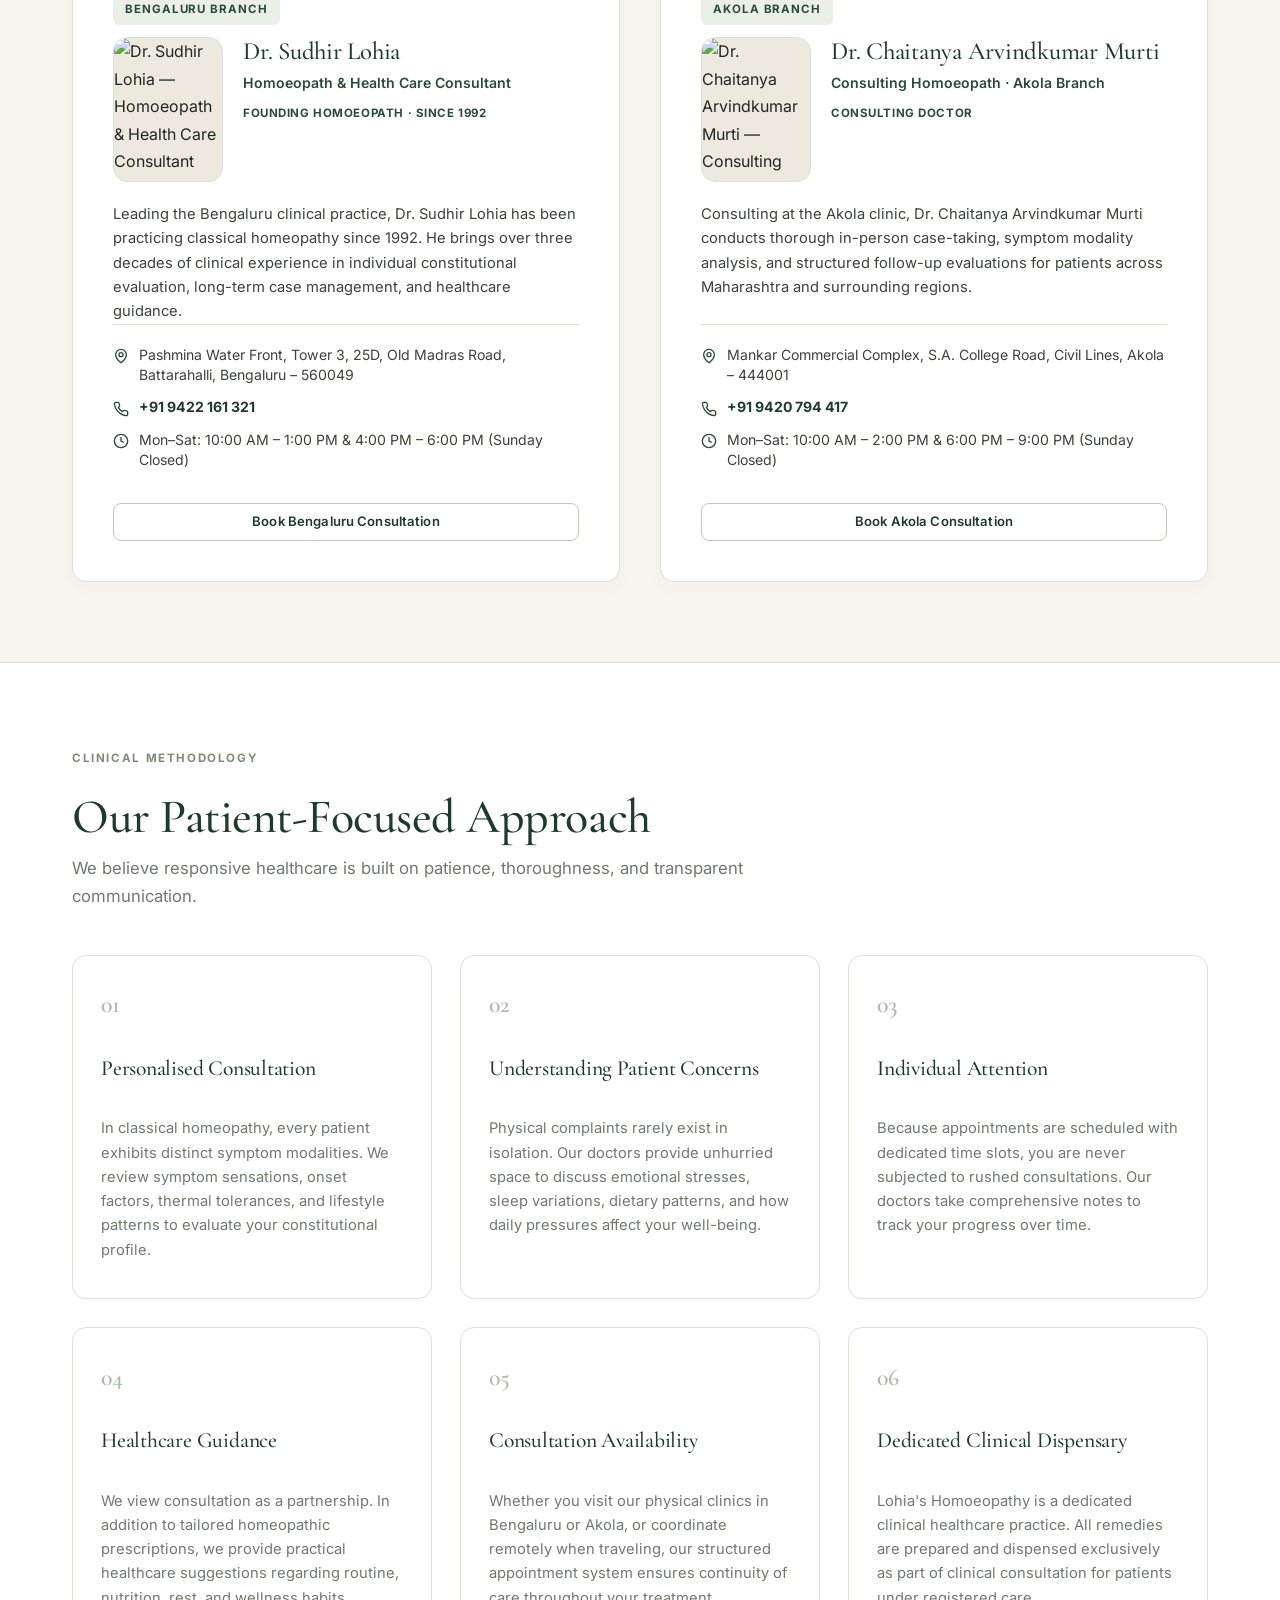
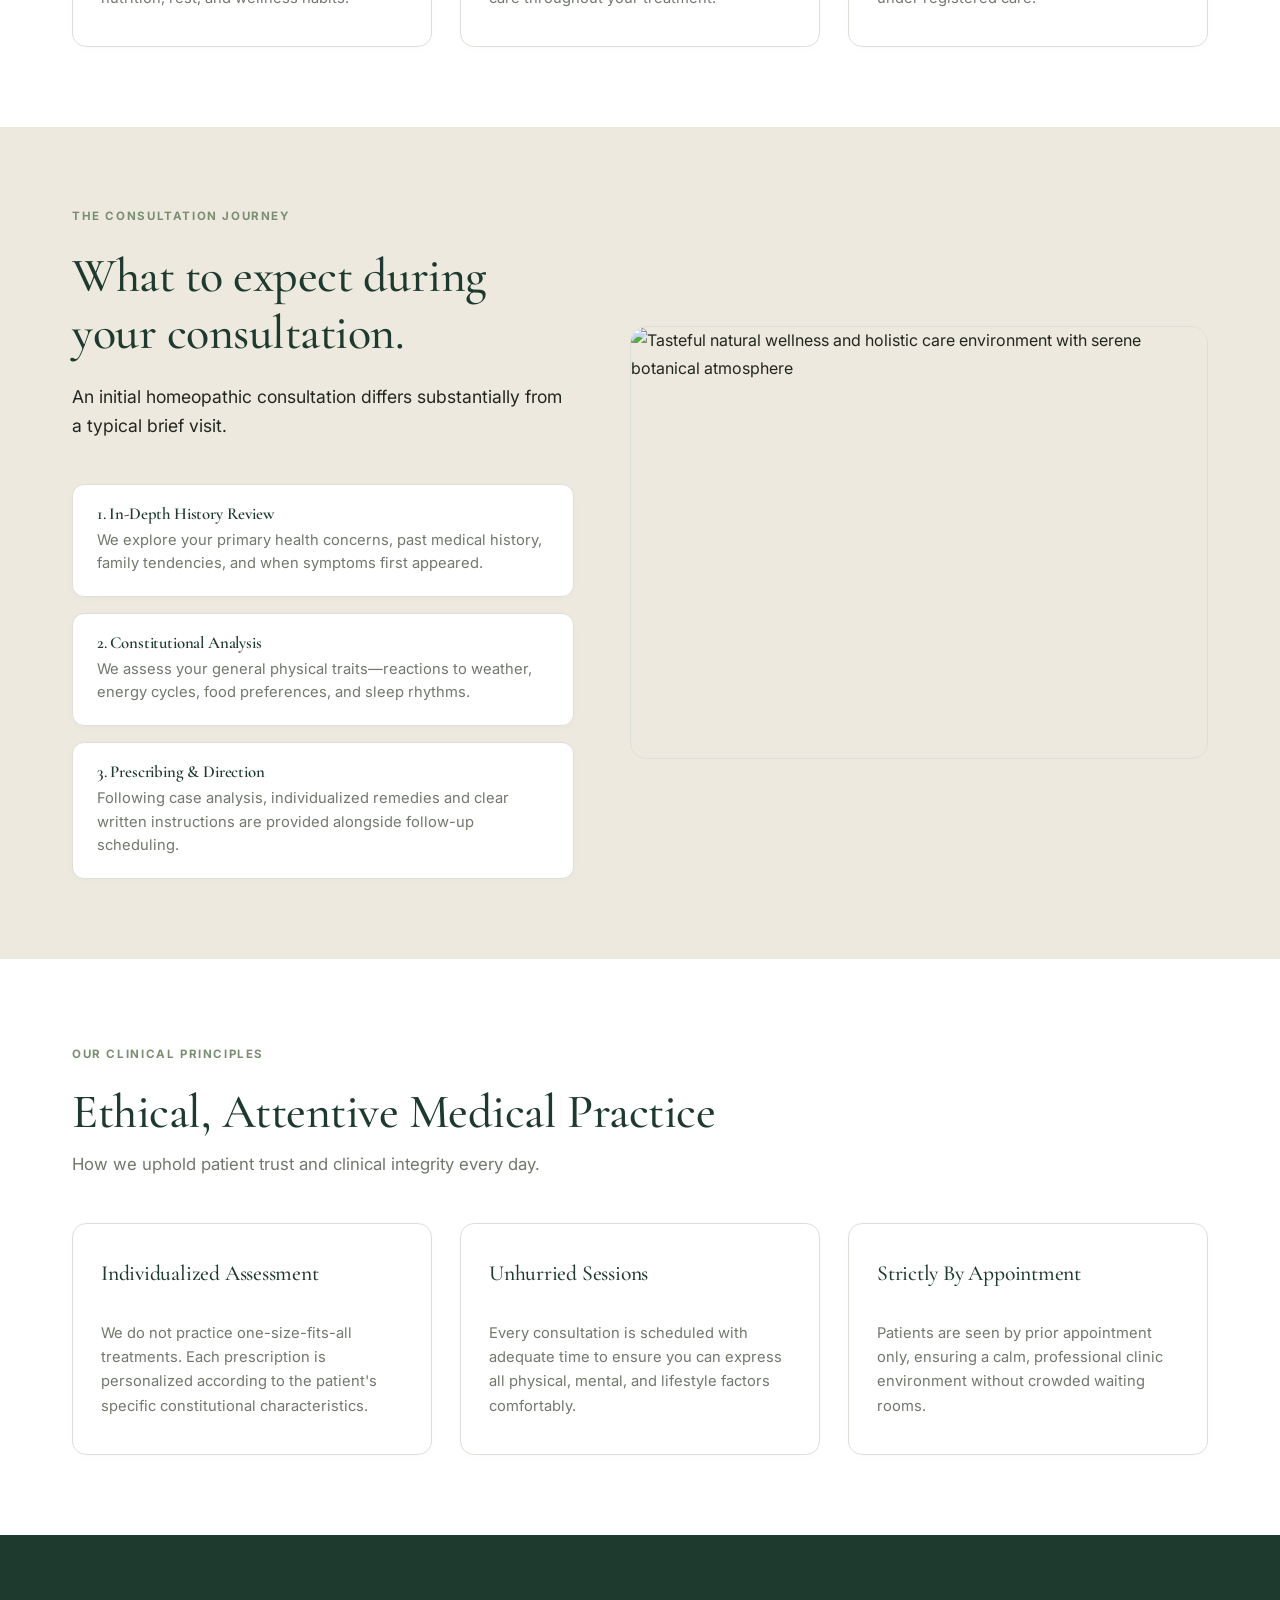
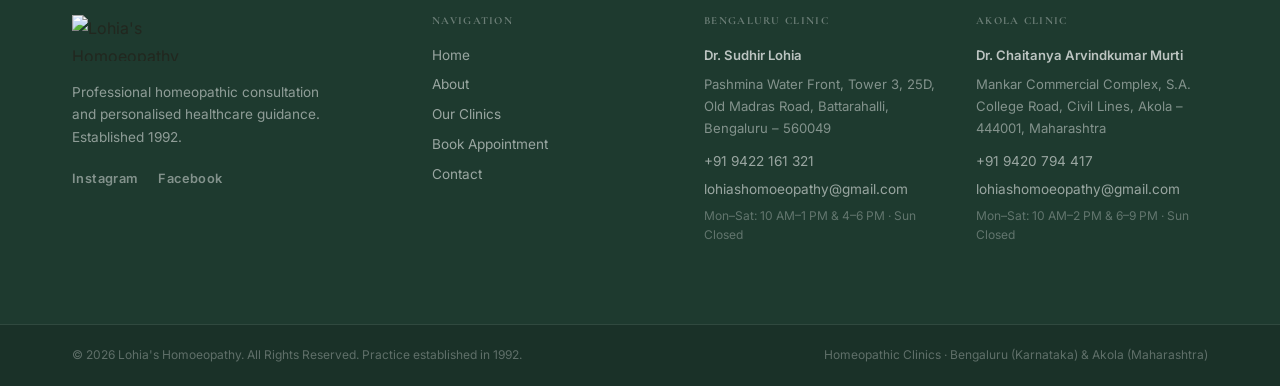
==== commit 9cd98f1a: "refactor: update brand styling, contact details, and introduce botanical theme assets" ====
--- a/about.html
+++ b/about.html
@@ -470,7 +470,7 @@
             <h5>Bengaluru Clinic</h5>
             <p><strong>Dr. Sudhir Lohia</strong></p>
             <p>Pashmina Water Front, Tower 3, 25D, Old Madras Road, Battarahalli, Bengaluru &ndash; 560049</p>
-            <a href="tel:+919422161321">+91 942 216 1321</a>
+            <a href="tel:+919422161321">+91 9422 161 321</a>
             <a href="mailto:lohiashomoeopathy@gmail.com"
               style="display:block; margin-top: 0.25rem; font-size: 0.85rem;">lohiashomoeopathy@gmail.com</a>
             <small>Mon&ndash;Sat: 10 AM&ndash;1 PM &amp; 4&ndash;6 PM &middot; Sun Closed</small>
@@ -479,7 +479,7 @@
             <h5>Akola Clinic</h5>
             <p><strong>Dr. Chaitanya Arvindkumar Murti</strong></p>
             <p>Mankar Commercial Complex, S.A. College Road, Civil Lines, Akola &ndash; 444001, Maharashtra</p>
-            <a href="tel:+919420794417">+91 942 079 4417</a>
+            <a href="tel:+919420794417">+91 9420 794 417</a>
             <a href="mailto:lohiashomoeopathy@gmail.com"
               style="display:block; margin-top: 0.25rem; font-size: 0.85rem;">lohiashomoeopathy@gmail.com</a>
             <small>Mon&ndash;Sat: 10 AM&ndash;2 PM &amp; 6&ndash;9 PM &middot; Sun Closed</small>
--- a/css/style.css
+++ b/css/style.css
@@ -569,6 +569,8 @@
   cursor: pointer;
   color: #FFFFFF;
   padding: 0.5rem;
+  min-width: 44px;
+  min-height: 44px;
   display: inline-flex;
   align-items: center;
   justify-content: center;
